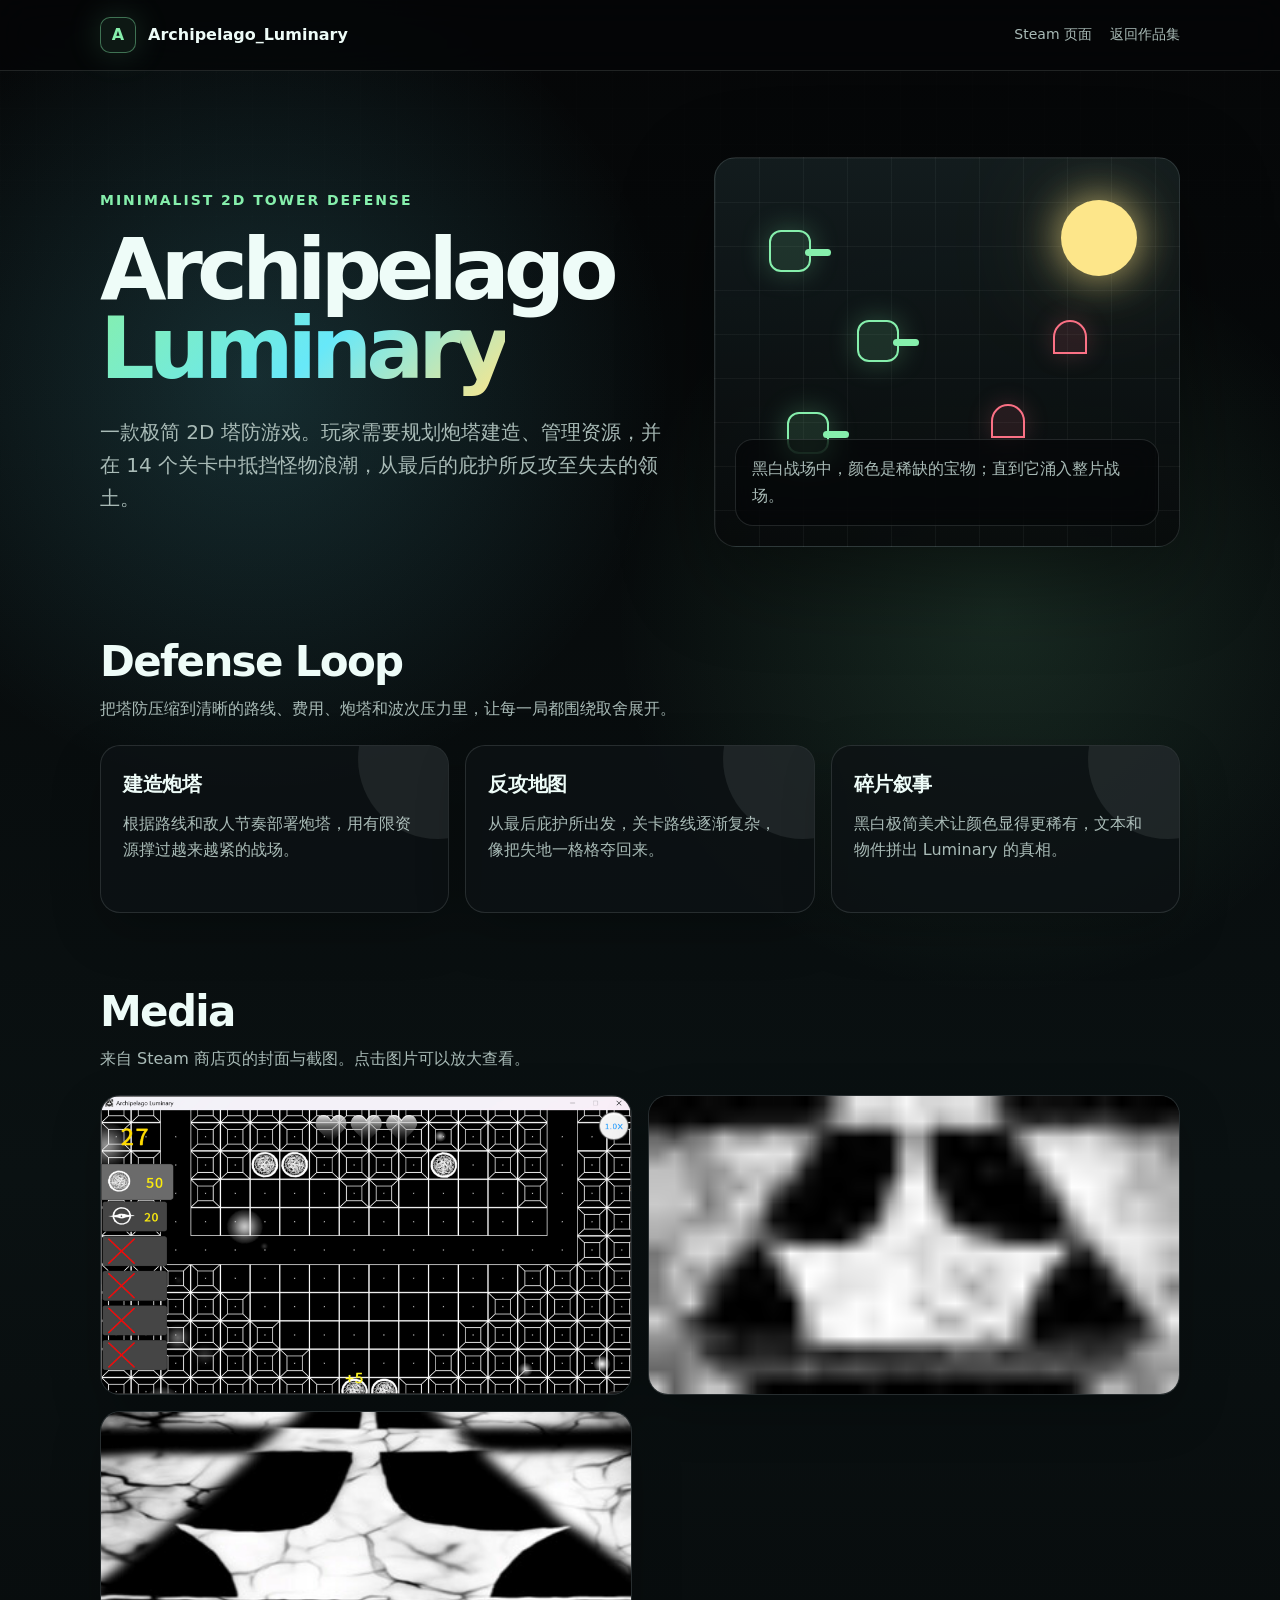
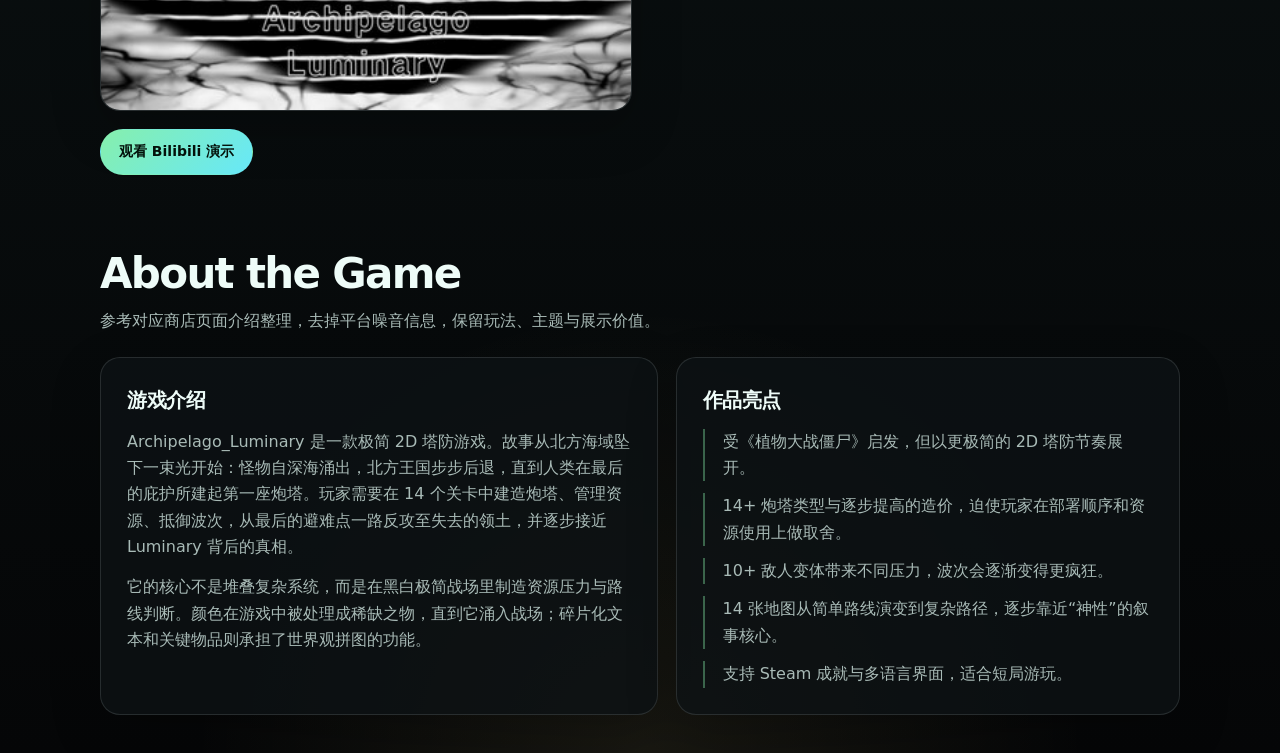
==== games/archipelago-luminary/index.html @ 72a1e7a7 "初始编写五个游戏 LightingForYou Luminary Unreal Objects Bug Universe God 第九张史莱姆牌" ====
<!DOCTYPE html>
<html lang="zh-CN">
<head>
  <meta charset="UTF-8" />
  <meta name="viewport" content="width=device-width, initial-scale=1.0" />
  <title>Archipelago_Luminary | Gove Game Portfolio</title>
  <meta name="description" content="Archipelago_Luminary：Gove 开发并发行的极简 2D 塔防游戏，包含 14 个关卡、14+ 炮塔与碎片化叙事。" />
  <style>
    :root {
      --bg: #050607;
      --surface: rgba(13, 18, 20, 0.8);
      --surface-strong: rgba(20, 30, 32, 0.9);
      --text: #eefcf8;
      --muted: #a9bbb7;
      --subtle: #6f8580;
      --line: rgba(238, 252, 248, 0.12);
      --green: #86efac;
      --cyan: #67e8f9;
      --gold: #fde68a;
      --danger: #fb7185;
      --radius: 22px;
      --shadow: 0 28px 90px rgba(0, 0, 0, 0.42);
    }

    * {
      box-sizing: border-box;
    }

    html {
      scroll-behavior: smooth;
    }

    body {
      margin: 0;
      min-height: 100vh;
      color: var(--text);
      font-family: Inter, ui-sans-serif, system-ui, -apple-system, BlinkMacSystemFont, "Segoe UI", "Microsoft YaHei", sans-serif;
      line-height: 1.65;
      background:
        radial-gradient(circle at 20% 16%, rgba(103, 232, 249, 0.16), transparent 26rem),
        radial-gradient(circle at 78% 26%, rgba(134, 239, 172, 0.13), transparent 24rem),
        radial-gradient(circle at 50% 100%, rgba(253, 230, 138, 0.08), transparent 28rem),
        linear-gradient(180deg, #050607 0%, #0a1112 50%, #050607 100%);
    }

    body::before {
      content: "";
      position: fixed;
      inset: 0;
      z-index: -1;
      pointer-events: none;
      opacity: 0.32;
      background-image:
        linear-gradient(rgba(238, 252, 248, 0.04) 1px, transparent 1px),
        linear-gradient(90deg, rgba(238, 252, 248, 0.04) 1px, transparent 1px);
      background-size: 36px 36px;
      mask-image: linear-gradient(to bottom, black, transparent 82%);
    }

    a {
      color: inherit;
      text-decoration: none;
    }

    .container {
      width: min(1080px, calc(100% - 40px));
      margin: 0 auto;
    }

    .site-header {
      position: sticky;
      top: 0;
      z-index: 10;
      border-bottom: 1px solid var(--line);
      background: rgba(5, 6, 7, 0.76);
      backdrop-filter: blur(18px);
    }

    .nav {
      display: flex;
      align-items: center;
      justify-content: space-between;
      min-height: 70px;
    }

    .brand,
    .nav-links {
      display: flex;
      align-items: center;
      gap: 18px;
    }

    .brand {
      gap: 12px;
      font-weight: 800;
    }

    .brand-mark {
      display: grid;
      width: 36px;
      height: 36px;
      place-items: center;
      border: 1px solid rgba(134, 239, 172, 0.42);
      border-radius: 10px;
      color: var(--green);
      background: rgba(134, 239, 172, 0.08);
      box-shadow: 0 0 34px rgba(134, 239, 172, 0.18);
    }

    .nav-links {
      color: var(--muted);
      font-size: 14px;
    }

    .nav-links a:hover,
    .nav-links a:focus-visible {
      color: var(--text);
    }

    .hero {
      padding: 86px 0 54px;
    }

    .hero-layout {
      display: grid;
      grid-template-columns: minmax(0, 1.1fr) minmax(320px, 0.9fr);
      gap: 44px;
      align-items: center;
    }

    .eyebrow {
      margin: 0 0 18px;
      color: var(--green);
      font-size: 14px;
      font-weight: 800;
      letter-spacing: 0.14em;
      text-transform: uppercase;
    }

    h1 {
      margin: 0;
      max-width: 820px;
      font-size: clamp(42px, 8vw, 86px);
      line-height: 0.92;
      letter-spacing: -0.07em;
    }

    .title-accent {
      color: transparent;
      background: linear-gradient(135deg, var(--green), var(--cyan) 54%, var(--gold));
      -webkit-background-clip: text;
      background-clip: text;
    }

    .hero-copy {
      max-width: 720px;
      margin: 28px 0 0;
      color: var(--muted);
      font-size: clamp(17px, 2vw, 20px);
    }

    .hero-actions {
      display: flex;
      flex-wrap: wrap;
      gap: 14px;
      margin-top: 34px;
    }

    .button {
      display: inline-flex;
      align-items: center;
      justify-content: center;
      min-height: 46px;
      padding: 0 18px;
      border: 1px solid var(--line);
      border-radius: 999px;
      color: var(--text);
      font-size: 14px;
      font-weight: 800;
      transition: transform 180ms ease, border-color 180ms ease, background 180ms ease;
    }

    .button:hover,
    .button:focus-visible {
      transform: translateY(-2px);
      border-color: rgba(134, 239, 172, 0.5);
      background: rgba(255, 255, 255, 0.06);
    }

    .button.primary {
      border-color: transparent;
      color: #03110a;
      background: linear-gradient(135deg, var(--green), var(--cyan));
    }

    .battlefield {
      position: relative;
      overflow: hidden;
      min-height: 390px;
      border: 1px solid var(--line);
      border-radius: var(--radius);
      background:
        linear-gradient(rgba(238, 252, 248, 0.045) 1px, transparent 1px),
        linear-gradient(90deg, rgba(238, 252, 248, 0.045) 1px, transparent 1px),
        linear-gradient(180deg, rgba(20, 30, 32, 0.92), rgba(7, 9, 10, 0.84));
      background-size: 44px 44px, 44px 44px, auto;
      box-shadow: var(--shadow);
    }

    .turret,
    .enemy,
    .luminary {
      position: absolute;
    }

    .turret {
      width: 42px;
      height: 42px;
      border: 2px solid var(--green);
      border-radius: 12px;
      background: rgba(134, 239, 172, 0.13);
      box-shadow: 0 0 28px rgba(134, 239, 172, 0.28);
    }

    .turret::after {
      content: "";
      position: absolute;
      top: 17px;
      right: -22px;
      width: 26px;
      height: 7px;
      border-radius: 999px;
      background: var(--green);
    }

    .enemy {
      width: 34px;
      height: 34px;
      border: 2px solid var(--danger);
      border-radius: 999px 999px 12px 12px;
      background: rgba(251, 113, 133, 0.11);
      box-shadow: 0 0 24px rgba(251, 113, 133, 0.22);
    }

    .luminary {
      right: 42px;
      top: 42px;
      width: 76px;
      height: 76px;
      border-radius: 999px;
      background: var(--gold);
      box-shadow: 0 0 44px rgba(253, 230, 138, 0.8), 0 0 128px rgba(253, 230, 138, 0.24);
    }

    .battle-caption {
      position: absolute;
      inset: auto 20px 20px;
      padding: 16px;
      border: 1px solid rgba(238, 252, 248, 0.12);
      border-radius: 18px;
      color: var(--muted);
      background: rgba(5, 6, 7, 0.58);
      backdrop-filter: blur(12px);
    }

    section {
      padding: 38px 0;
    }

    .section-header {
      margin-bottom: 22px;
    }

    h2 {
      margin: 0;
      font-size: clamp(28px, 4vw, 42px);
      line-height: 1.08;
      letter-spacing: -0.04em;
    }

    .section-note {
      max-width: 720px;
      margin: 12px 0 0;
      color: var(--muted);
    }

    .info-grid {
      display: grid;
      grid-template-columns: repeat(4, minmax(0, 1fr));
      gap: 14px;
    }

    .info-card,
    .content-card {
      border: 1px solid var(--line);
      border-radius: 20px;
      background: var(--surface);
      box-shadow: 0 18px 50px rgba(0, 0, 0, 0.22);
    }

    .info-card {
      padding: 18px;
    }

    .info-label {
      display: block;
      color: var(--subtle);
      font-size: 13px;
      font-weight: 700;
    }

    .info-value {
      display: block;
      margin-top: 6px;
      color: var(--text);
      font-size: 17px;
      font-weight: 800;
    }

    .content-card {
      padding: 26px;
    }

    .content-card p {
      margin: 0;
      color: var(--muted);
    }

    .quote {
      margin: 0;
      color: var(--text);
      font-size: clamp(22px, 3vw, 34px);
      line-height: 1.35;
      letter-spacing: -0.03em;
    }

    .quote span {
      color: var(--green);
    }

    .split {
      display: grid;
      grid-template-columns: 0.9fr 1.1fr;
      gap: 18px;
    }

    .list {
      display: grid;
      gap: 12px;
      margin: 0;
      padding: 0;
      list-style: none;
      color: var(--muted);
    }

    .list li {
      padding-left: 18px;
      border-left: 2px solid rgba(134, 239, 172, 0.38);
    }

    .media-grid {
      display: grid;
      grid-template-columns: repeat(2, minmax(0, 1fr));
      gap: 16px;
    }

    .media-shot {
      overflow: hidden;
      border: 1px solid var(--line);
      border-radius: 20px;
      background: var(--surface);
      box-shadow: 0 18px 50px rgba(0, 0, 0, 0.22);
    }

    .media-shot img {
      display: block;
      width: 100%;
      aspect-ratio: 16 / 9;
      object-fit: cover;
    }

    .media-actions {
      display: flex;
      flex-wrap: wrap;
      gap: 12px;
      margin-top: 18px;
    }

    .site-footer {
      padding: 46px 0 58px;
      color: var(--subtle);
      font-size: 14px;
    }

    .footer-inner {
      display: flex;
      justify-content: space-between;
      gap: 20px;
      border-top: 1px solid var(--line);
      padding-top: 24px;
    }



    .theme-grid {
      display: grid;
      grid-template-columns: repeat(3, minmax(0, 1fr));
      gap: 16px;
    }

    .theme-card {
      position: relative;
      overflow: hidden;
      min-height: 168px;
      padding: 22px;
      border: 1px solid var(--line);
      border-radius: 20px;
      background: var(--surface);
      box-shadow: 0 18px 50px rgba(0, 0, 0, 0.22);
    }

    .theme-card::before {
      content: "";
      position: absolute;
      inset: -40% -20% auto auto;
      width: 160px;
      height: 160px;
      border-radius: 999px;
      background: currentColor;
      opacity: 0.08;
      pointer-events: none;
    }

    .theme-card h3 {
      margin: 0 0 10px;
      font-size: 20px;
      letter-spacing: -0.02em;
    }

    .theme-card p {
      margin: 0;
      color: var(--muted);
    }

    .detail-grid {
      display: grid;
      grid-template-columns: minmax(0, 1.05fr) minmax(280px, 0.95fr);
      gap: 18px;
    }

    .detail-card h3 {
      margin: 0 0 12px;
      font-size: 20px;
      letter-spacing: -0.02em;
    }

    .detail-card p + p {
      margin-top: 14px;
    }

    .media-shot {
      display: block;
      padding: 0;
      border: 1px solid var(--line);
      border-radius: 20px;
      overflow: hidden;
      cursor: zoom-in;
      background: var(--surface);
      box-shadow: 0 18px 50px rgba(0, 0, 0, 0.22);
    }

    .media-shot:hover,
    .media-shot:focus-visible {
      border-color: currentColor;
      transform: translateY(-2px);
    }

    .lightbox {
      position: fixed;
      inset: 0;
      z-index: 100;
      display: none;
      align-items: center;
      justify-content: center;
      padding: 24px;
      border: 0;
      background: rgba(0, 0, 0, 0.82);
      cursor: zoom-out;
    }

    .lightbox.is-open {
      display: flex;
    }

    .lightbox img {
      max-width: min(1100px, 96vw);
      max-height: 88vh;
      border-radius: 18px;
      box-shadow: 0 30px 100px rgba(0, 0, 0, 0.55);
    }


    @keyframes pageFadeUp {
      from {
        opacity: 0;
        transform: translateY(18px);
      }
      to {
        opacity: 1;
        transform: translateY(0);
      }
    }

    @keyframes heroFloat {
      0%, 100% {
        transform: translateY(0);
      }
      50% {
        transform: translateY(-10px);
      }
    }

    @keyframes softPulse {
      0%, 100% {
        opacity: 0.82;
        filter: brightness(1);
      }
      50% {
        opacity: 1;
        filter: brightness(1.12);
      }
    }

    main > section {
      animation: pageFadeUp 620ms ease both;
    }

    main > section:nth-of-type(2) {
      animation-delay: 80ms;
    }

    main > section:nth-of-type(3) {
      animation-delay: 140ms;
    }

    main > section:nth-of-type(4) {
      animation-delay: 200ms;
    }

    .light-card,
    .battlefield,
    .impossible-card,
    .universe-card,
    .card-table {
      animation: heroFloat 6s ease-in-out infinite;
      will-change: transform;
    }

    .light-card::before,
    .luminary,
    .core,
    .slime {
      animation: softPulse 3.2s ease-in-out infinite;
    }

    .content-card,
    .theme-card,
    .media-shot,
    .info-card {
      transition: transform 220ms ease, border-color 220ms ease, background 220ms ease, box-shadow 220ms ease;
    }

    .theme-card:hover,
    .content-card:hover,
    .media-shot:hover,
    .info-card:hover {
      transform: translateY(-4px);
      border-color: currentColor;
      box-shadow: 0 24px 70px rgba(0, 0, 0, 0.32);
    }

    .media-shot img {
      transition: transform 280ms ease, filter 280ms ease;
    }

    .media-shot:hover img,
    .media-shot:focus-visible img {
      transform: scale(1.035);
      filter: saturate(1.08) contrast(1.05);
    }

    .button {
      position: relative;
      overflow: hidden;
    }

    .button::after {
      content: "";
      position: absolute;
      inset: 0;
      background: linear-gradient(90deg, transparent, rgba(255, 255, 255, 0.22), transparent);
      transform: translateX(-120%);
      transition: transform 420ms ease;
    }

    .button:hover::after,
    .button:focus-visible::after {
      transform: translateX(120%);
    }

    .lightbox.is-open img {
      animation: pageFadeUp 220ms ease both;
    }

    @media (max-width: 860px) {
      .container {
        width: min(100% - 28px, 1080px);
      }

      .hero {
        padding: 62px 0 36px;
      }

      .hero-layout,
      .split,
  
    .theme-grid {
      display: grid;
      grid-template-columns: repeat(3, minmax(0, 1fr));
      gap: 16px;
    }

    .theme-card {
      position: relative;
      overflow: hidden;
      min-height: 168px;
      padding: 22px;
      border: 1px solid var(--line);
      border-radius: 20px;
      background: var(--surface);
      box-shadow: 0 18px 50px rgba(0, 0, 0, 0.22);
    }

    .theme-card::before {
      content: "";
      position: absolute;
      inset: -40% -20% auto auto;
      width: 160px;
      height: 160px;
      border-radius: 999px;
      background: currentColor;
      opacity: 0.08;
      pointer-events: none;
    }

    .theme-card h3 {
      margin: 0 0 10px;
      font-size: 20px;
      letter-spacing: -0.02em;
    }

    .theme-card p {
      margin: 0;
      color: var(--muted);
    }

    .detail-grid {
        grid-template-columns: 1fr;
      }

      .info-grid,
      .media-grid {
        grid-template-columns: repeat(2, minmax(0, 1fr));
      }

      .battlefield {
        min-height: 320px;
      }
    }

    @media (max-width: 520px) {
      .nav-links a:not(:first-child) {
        display: none;
      }

      .info-grid,
      .media-grid {
        grid-template-columns: 1fr;
      }

      .hero-actions .button {
        width: 100%;
      }
    }

    @media (prefers-reduced-motion: reduce) {
      *,
      *::before,
      *::after {
        scroll-behavior: auto !important;
        transition: none !important;
        animation: none !important;
      }
    }
  </style>
</head>
<body>
  <header class="site-header">
    <div class="container nav">
      <a class="brand" href="../../index.html" aria-label="返回作品集首页">
        <span class="brand-mark">A</span>
        <span>Archipelago_Luminary</span>
      </a>
      <nav class="nav-links" aria-label="页面导航">
        <a href="https://store.steampowered.com/app/3744990/Archipelago_Luminary/" target="_blank" rel="noreferrer">Steam 页面</a>
        <a href="../../index.html">返回作品集</a>
      </nav>
    </div>
  </header>

  <main>
    <section class="hero">
      <div class="container hero-layout">
        <div>
          <p class="eyebrow">Minimalist 2D Tower Defense</p>
          <h1>Archipelago<br /><span class="title-accent">Luminary</span></h1>
          <p class="hero-copy">
            一款极简 2D 塔防游戏。玩家需要规划炮塔建造、管理资源，并在 14 个关卡中抵挡怪物浪潮，从最后的庇护所反攻至失去的领土。
          </p>

        </div>

        <aside class="battlefield" aria-label="Archipelago Luminary 塔防战场概念图">
          <span class="luminary"></span>
          <span class="turret" style="left: 54px; top: 72px;"></span>
          <span class="turret" style="left: 142px; top: 162px;"></span>
          <span class="turret" style="left: 72px; top: 254px;"></span>
          <span class="enemy" style="right: 92px; top: 162px;"></span>
          <span class="enemy" style="right: 154px; top: 246px;"></span>
          <div class="battle-caption">黑白战场中，颜色是稀缺的宝物；直到它涌入整片战场。</div>
        </aside>
      </div>
    </section>





    <section class="theme-section" aria-labelledby="theme-title">
      <div class="container">
        <div class="section-header">
          <h2 id="theme-title">Defense Loop</h2>
          <p class="section-note">把塔防压缩到清晰的路线、费用、炮塔和波次压力里，让每一局都围绕取舍展开。</p>
        </div>
        <div class="theme-grid">
          <article class="theme-card">
            <h3>建造炮塔</h3>
            <p>根据路线和敌人节奏部署炮塔，用有限资源撑过越来越紧的战场。</p>
          </article>
          <article class="theme-card">
            <h3>反攻地图</h3>
            <p>从最后庇护所出发，关卡路线逐渐复杂，像把失地一格格夺回来。</p>
          </article>
          <article class="theme-card">
            <h3>碎片叙事</h3>
            <p>黑白极简美术让颜色显得更稀有，文本和物件拼出 Luminary 的真相。</p>
          </article>
        </div>
      </div>
    </section>

    <section id="media" aria-labelledby="media-title">
      <div class="container">
        <div class="section-header">
          <h2 id="media-title">Media</h2>
          <p class="section-note">来自 Steam 商店页的封面与截图。点击图片可以放大查看。</p>
        </div>
        <div class="media-grid">
          <button class="media-shot" type="button" aria-label="放大截图 1">
            <img src="screenshot-01.jpg" alt="archipelago-luminary 游戏截图 1" loading="lazy">
          </button>
          <button class="media-shot" type="button" aria-label="放大截图 2">
            <img src="screenshot-02.jpg" alt="archipelago-luminary 游戏截图 2" loading="lazy">
          </button>
          <button class="media-shot" type="button" aria-label="放大截图 3">
            <img src="screenshot-03.jpg" alt="archipelago-luminary 游戏截图 3" loading="lazy">
          </button>
        </div>
        <div class="media-actions">
          <a class="button primary" href="https://www.bilibili.com/video/BV1b97HzqEkS/" target="_blank" rel="noreferrer">观看 Bilibili 演示</a>
        </div>
      </div>
    </section>

    <section id="about" aria-labelledby="about-title">
      <div class="container">
        <div class="section-header">
          <h2 id="about-title">About the Game</h2>
          <p class="section-note">参考对应商店页面介绍整理，去掉平台噪音信息，保留玩法、主题与展示价值。</p>
        </div>
        <div class="detail-grid">
          <div class="content-card detail-card">
            <h3>游戏介绍</h3>
            <p>Archipelago_Luminary 是一款极简 2D 塔防游戏。故事从北方海域坠下一束光开始：怪物自深海涌出，北方王国步步后退，直到人类在最后的庇护所建起第一座炮塔。玩家需要在 14 个关卡中建造炮塔、管理资源、抵御波次，从最后的避难点一路反攻至失去的领土，并逐步接近 Luminary 背后的真相。</p>
            <p>它的核心不是堆叠复杂系统，而是在黑白极简战场里制造资源压力与路线判断。颜色在游戏中被处理成稀缺之物，直到它涌入战场；碎片化文本和关键物品则承担了世界观拼图的功能。</p>
          </div>
          <div class="content-card detail-card">
            <h3>作品亮点</h3>
            <ul class="list">
              <li>受《植物大战僵尸》启发，但以更极简的 2D 塔防节奏展开。</li>
              <li>14+ 炮塔类型与逐步提高的造价，迫使玩家在部署顺序和资源使用上做取舍。</li>
              <li>10+ 敌人变体带来不同压力，波次会逐渐变得更疯狂。</li>
              <li>14 张地图从简单路线演变到复杂路径，逐步靠近“神性”的叙事核心。</li>
              <li>支持 Steam 成就与多语言界面，适合短局游玩。</li>
            </ul>
          </div>
        </div>
      </div>
    </section>


  </main>

  <div class="lightbox" role="button" tabindex="0" aria-label="关闭截图预览"><img alt=""></div>



  <script>
    const lightbox = document.querySelector('.lightbox');
    const lightboxImage = lightbox?.querySelector('img');

    document.querySelectorAll('.media-shot').forEach((button) => {
      button.addEventListener('click', () => {
        if (!lightbox || !lightboxImage) return;
        const image = button.querySelector('img');
        lightboxImage.src = image.src;
        lightboxImage.alt = image.alt;
        lightbox.classList.add('is-open');
      });
    });

    lightbox?.addEventListener('click', () => {
      lightbox.classList.remove('is-open');
      if (lightboxImage) lightboxImage.removeAttribute('src');
    });

    window.addEventListener('keydown', (event) => {
      if (event.key === 'Escape') lightbox?.classList.remove('is-open');
    });
  </script>
</body>
</html>
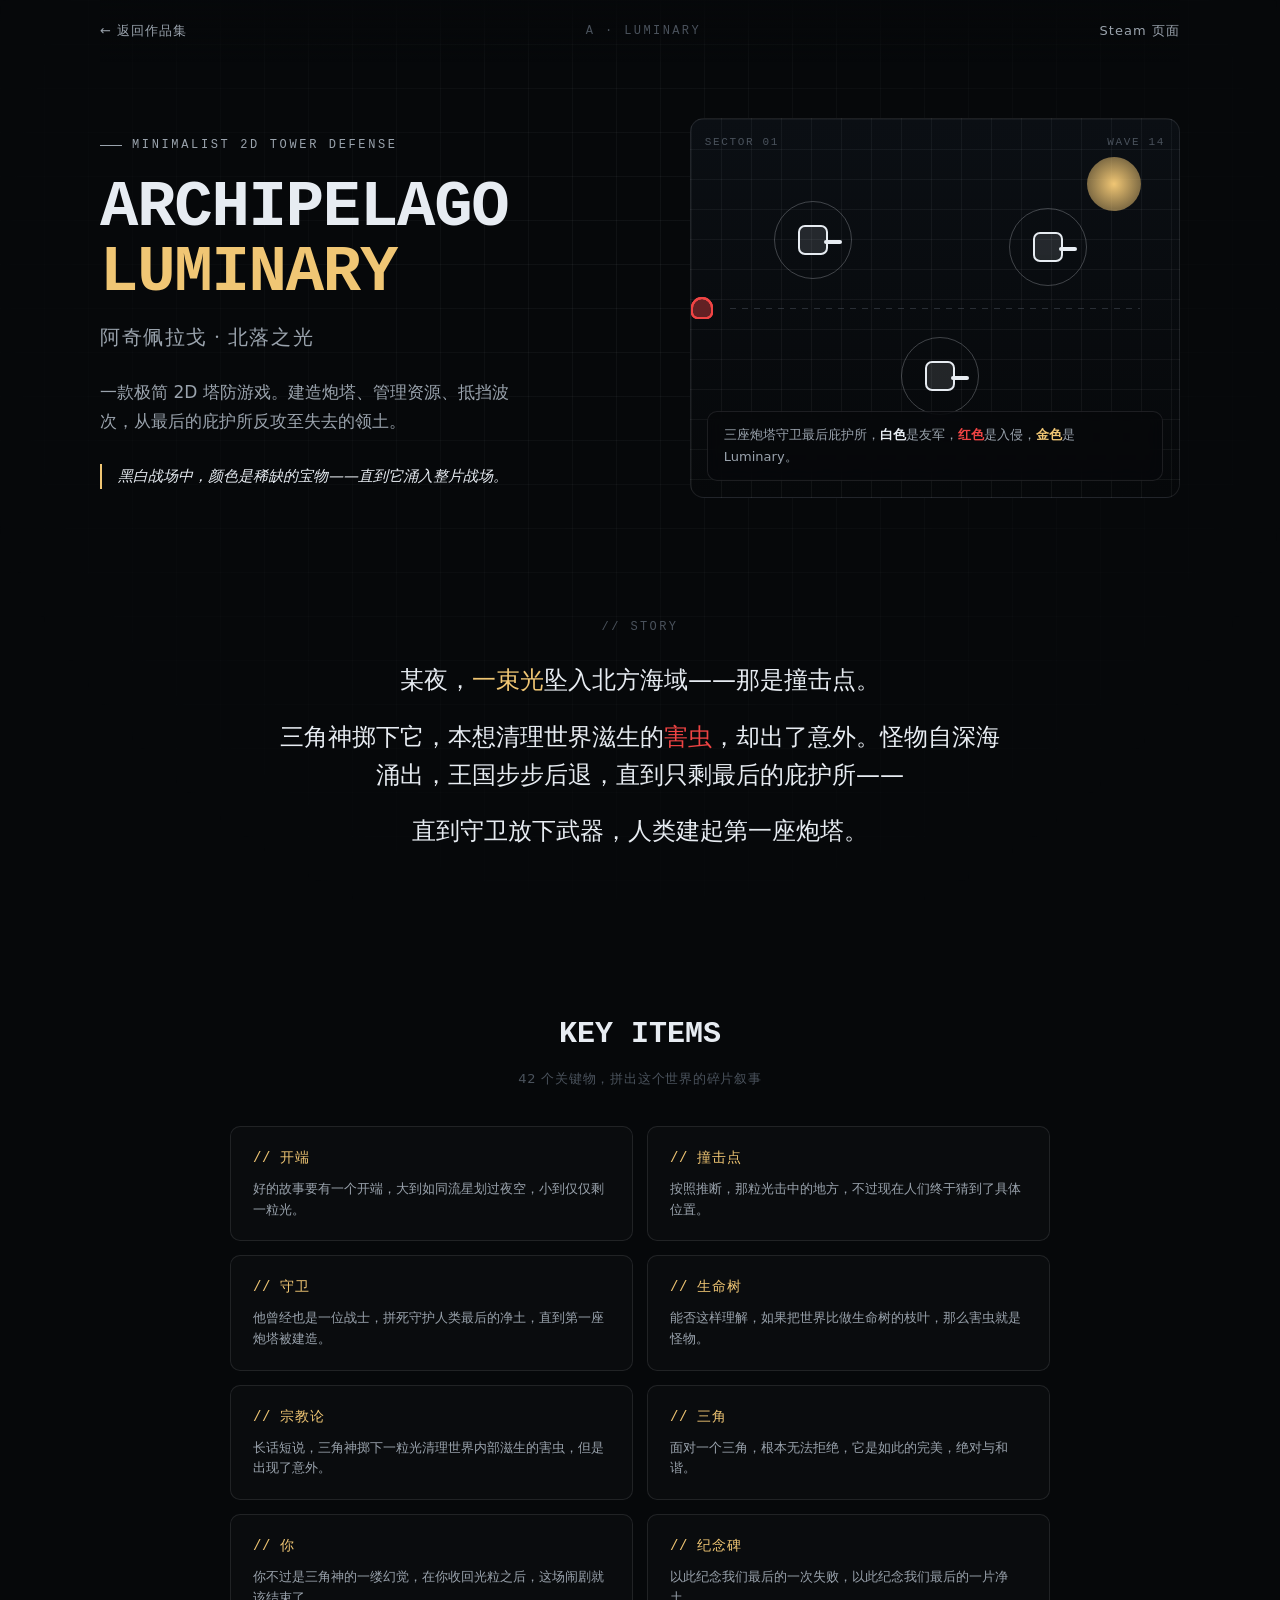
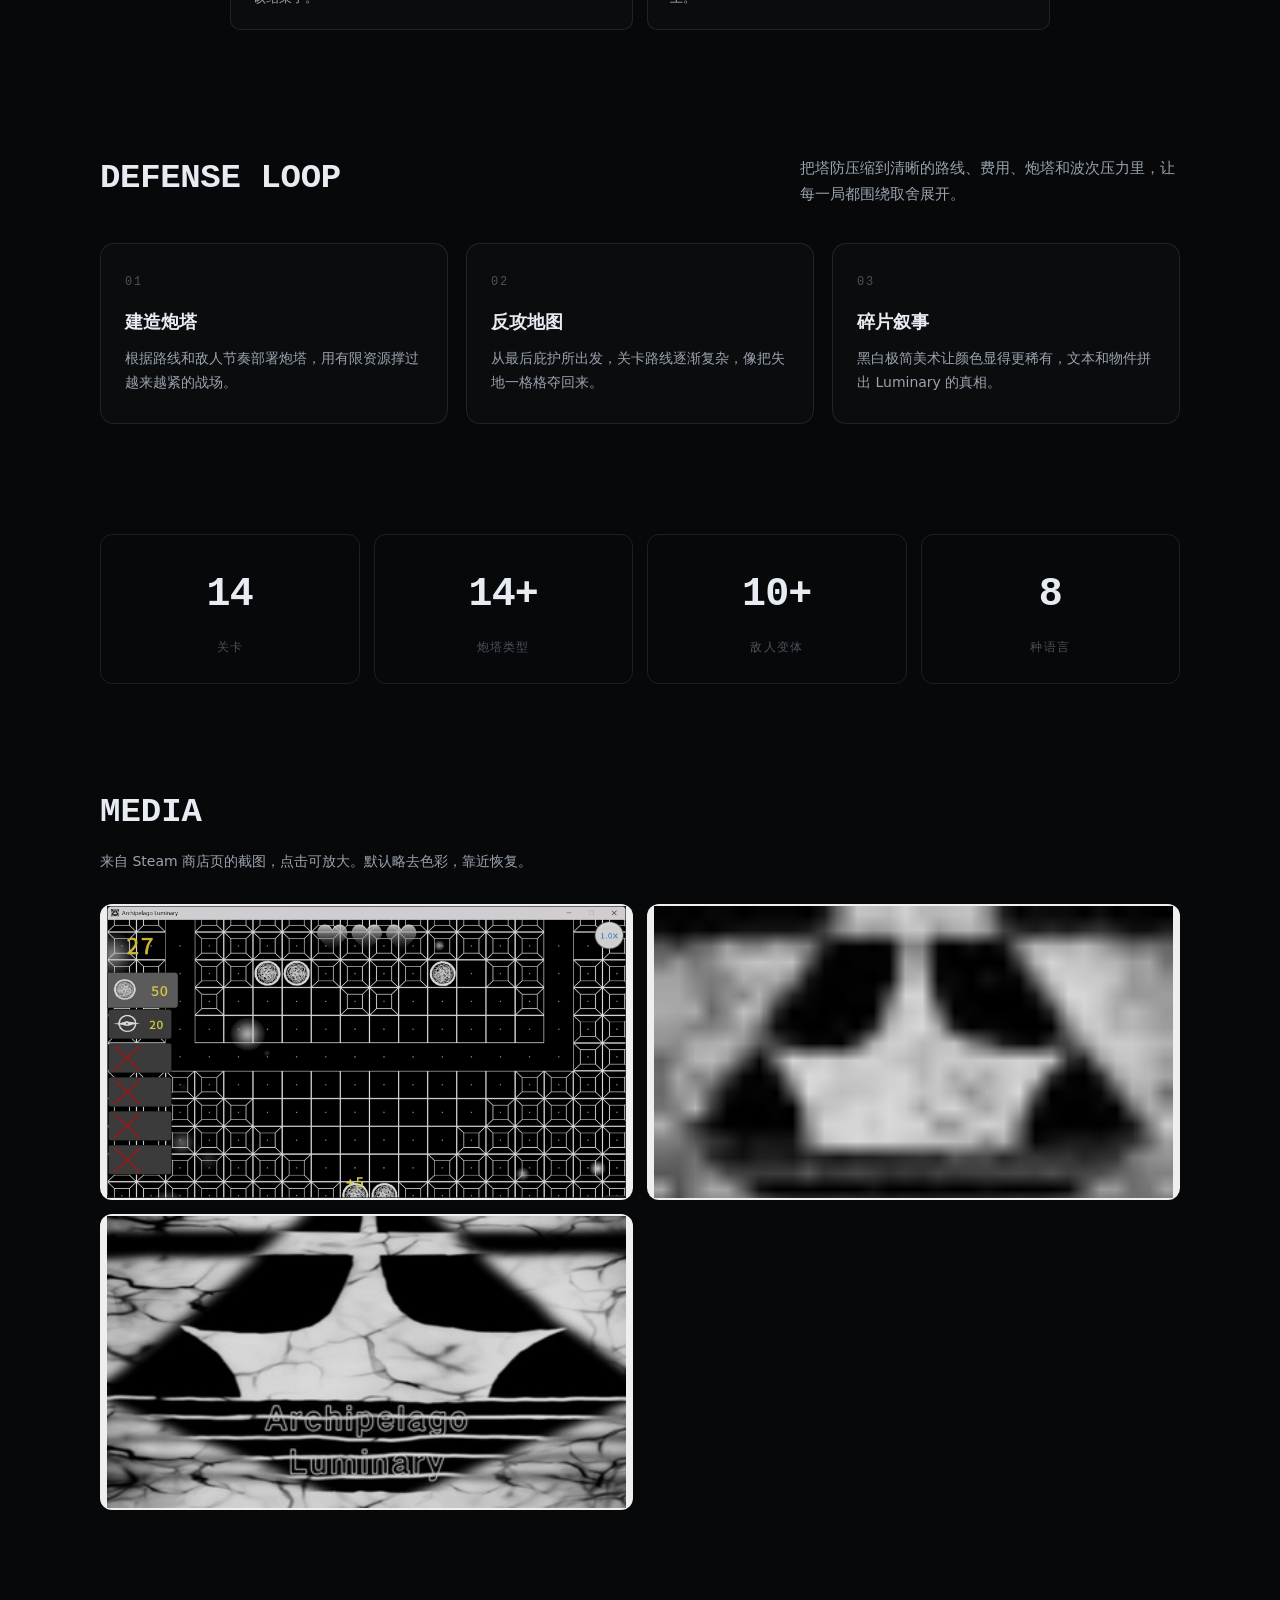
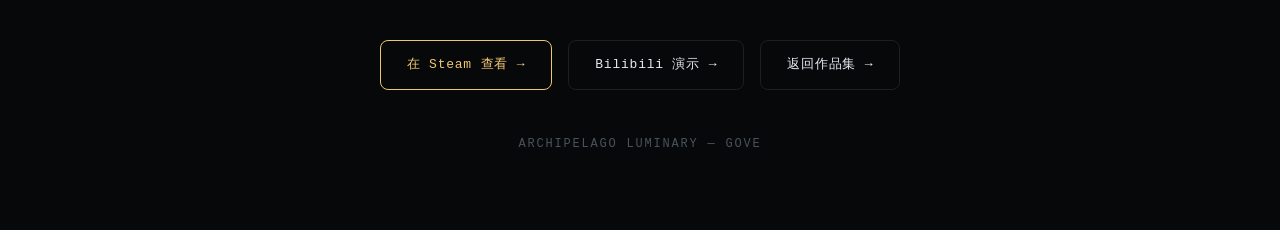
==== commit 4659ca52: "让网站变得高级" ====
--- a/games/archipelago-luminary/index.html
+++ b/games/archipelago-luminary/index.html
@@ -3,850 +3,692 @@
 <head>
   <meta charset="UTF-8" />
   <meta name="viewport" content="width=device-width, initial-scale=1.0" />
-  <title>Archipelago_Luminary | Gove Game Portfolio</title>
-  <meta name="description" content="Archipelago_Luminary：Gove 开发并发行的极简 2D 塔防游戏，包含 14 个关卡、14+ 炮塔与碎片化叙事。" />
+  <title>Archipelago Luminary | Gove</title>
+  <meta name="description" content="Archipelago Luminary：极简 2D 塔防，黑白战场中颜色是稀缺的宝物。14 关从最后庇护所反攻至失去的领土。" />
   <style>
     :root {
-      --bg: #050607;
-      --surface: rgba(13, 18, 20, 0.8);
-      --surface-strong: rgba(20, 30, 32, 0.9);
-      --text: #eefcf8;
-      --muted: #a9bbb7;
-      --subtle: #6f8580;
-      --line: rgba(238, 252, 248, 0.12);
-      --green: #86efac;
-      --cyan: #67e8f9;
-      --gold: #fde68a;
-      --danger: #fb7185;
-      --radius: 22px;
-      --shadow: 0 28px 90px rgba(0, 0, 0, 0.42);
-    }
-
-    * {
-      box-sizing: border-box;
-    }
-
-    html {
-      scroll-behavior: smooth;
-    }
+      --bg: #06080a;
+      --bg-soft: #0b0f14;
+      --ink: #e7ecf2;
+      --ink-dim: #9aa3ad;
+      --faint: #4a525c;
+      --gold: #f0c674;
+      --crimson: #ef4444;
+      --line: rgba(231, 236, 242, 0.1);
+      --grid: rgba(231, 236, 242, 0.05);
+    }
+
+    * { box-sizing: border-box; }
+    html { scroll-behavior: smooth; }
 
     body {
       margin: 0;
       min-height: 100vh;
-      color: var(--text);
-      font-family: Inter, ui-sans-serif, system-ui, -apple-system, BlinkMacSystemFont, "Segoe UI", "Microsoft YaHei", sans-serif;
-      line-height: 1.65;
-      background:
-        radial-gradient(circle at 20% 16%, rgba(103, 232, 249, 0.16), transparent 26rem),
-        radial-gradient(circle at 78% 26%, rgba(134, 239, 172, 0.13), transparent 24rem),
-        radial-gradient(circle at 50% 100%, rgba(253, 230, 138, 0.08), transparent 28rem),
-        linear-gradient(180deg, #050607 0%, #0a1112 50%, #050607 100%);
-    }
-
+      background: var(--bg);
+      color: var(--ink);
+      font-family: ui-sans-serif, system-ui, -apple-system, "Segoe UI", "Microsoft YaHei", sans-serif;
+      line-height: 1.7;
+      overflow-x: hidden;
+    }
+
+    /* 战场坐标网格背景 */
     body::before {
       content: "";
       position: fixed;
       inset: 0;
-      z-index: -1;
+      z-index: 0;
       pointer-events: none;
-      opacity: 0.32;
       background-image:
-        linear-gradient(rgba(238, 252, 248, 0.04) 1px, transparent 1px),
-        linear-gradient(90deg, rgba(238, 252, 248, 0.04) 1px, transparent 1px);
-      background-size: 36px 36px;
-      mask-image: linear-gradient(to bottom, black, transparent 82%);
-    }
-
-    a {
-      color: inherit;
-      text-decoration: none;
-    }
-
-    .container {
-      width: min(1080px, calc(100% - 40px));
+        linear-gradient(var(--grid) 1px, transparent 1px),
+        linear-gradient(90deg, var(--grid) 1px, transparent 1px);
+      background-size: 44px 44px;
+      mask-image: radial-gradient(circle at 50% 30%, black, transparent 80%);
+    }
+
+    a { color: inherit; text-decoration: none; }
+    img { display: block; max-width: 100%; }
+
+    .wrap {
+      position: relative;
+      z-index: 1;
+      width: min(1080px, calc(100% - 48px));
       margin: 0 auto;
     }
 
-    .site-header {
+    .mono {
+      font-family: ui-monospace, "Cascadia Code", "SF Mono", Consolas, monospace;
+    }
+
+    /* ---------- 顶部 ---------- */
+    .topbar {
       position: sticky;
       top: 0;
       z-index: 10;
-      border-bottom: 1px solid var(--line);
-      background: rgba(5, 6, 7, 0.76);
-      backdrop-filter: blur(18px);
-    }
-
-    .nav {
       display: flex;
       align-items: center;
       justify-content: space-between;
-      min-height: 70px;
-    }
-
-    .brand,
-    .nav-links {
-      display: flex;
+      padding: 20px 0;
+      background: linear-gradient(180deg, rgba(6, 8, 10, 0.92), rgba(6, 8, 10, 0));
+    }
+    .topbar a {
+      color: var(--ink-dim);
+      font-size: 13px;
+      letter-spacing: 0.08em;
+      transition: color 0.3s ease;
+    }
+    .topbar a:hover { color: var(--ink); }
+    .topbar .back::before { content: "← "; }
+    .topbar .brand-tag {
+      color: var(--faint);
+      font-size: 12px;
+      letter-spacing: 0.2em;
+      text-transform: uppercase;
+    }
+
+    /* ---------- Hero ---------- */
+    .hero {
+      padding: 56px 0 40px;
+    }
+    .hero-grid {
+      display: grid;
+      grid-template-columns: 1.05fr 0.95fr;
+      gap: 48px;
       align-items: center;
-      gap: 18px;
-    }
-
-    .brand {
-      gap: 12px;
-      font-weight: 800;
-    }
-
-    .brand-mark {
-      display: grid;
-      width: 36px;
-      height: 36px;
-      place-items: center;
-      border: 1px solid rgba(134, 239, 172, 0.42);
-      border-radius: 10px;
-      color: var(--green);
-      background: rgba(134, 239, 172, 0.08);
-      box-shadow: 0 0 34px rgba(134, 239, 172, 0.18);
-    }
-
-    .nav-links {
-      color: var(--muted);
-      font-size: 14px;
-    }
-
-    .nav-links a:hover,
-    .nav-links a:focus-visible {
-      color: var(--text);
-    }
-
-    .hero {
-      padding: 86px 0 54px;
-    }
-
-    .hero-layout {
-      display: grid;
-      grid-template-columns: minmax(0, 1.1fr) minmax(320px, 0.9fr);
-      gap: 44px;
-      align-items: center;
-    }
-
+    }
     .eyebrow {
-      margin: 0 0 18px;
-      color: var(--green);
-      font-size: 14px;
-      font-weight: 800;
-      letter-spacing: 0.14em;
-      text-transform: uppercase;
-    }
-
-    h1 {
-      margin: 0;
-      max-width: 820px;
-      font-size: clamp(42px, 8vw, 86px);
-      line-height: 0.92;
-      letter-spacing: -0.07em;
-    }
-
-    .title-accent {
-      color: transparent;
-      background: linear-gradient(135deg, var(--green), var(--cyan) 54%, var(--gold));
-      -webkit-background-clip: text;
-      background-clip: text;
-    }
-
-    .hero-copy {
-      max-width: 720px;
-      margin: 28px 0 0;
-      color: var(--muted);
-      font-size: clamp(17px, 2vw, 20px);
-    }
-
-    .hero-actions {
-      display: flex;
-      flex-wrap: wrap;
-      gap: 14px;
-      margin-top: 34px;
-    }
-
-    .button {
       display: inline-flex;
       align-items: center;
-      justify-content: center;
-      min-height: 46px;
-      padding: 0 18px;
-      border: 1px solid var(--line);
-      border-radius: 999px;
-      color: var(--text);
-      font-size: 14px;
-      font-weight: 800;
-      transition: transform 180ms ease, border-color 180ms ease, background 180ms ease;
-    }
-
-    .button:hover,
-    .button:focus-visible {
-      transform: translateY(-2px);
-      border-color: rgba(134, 239, 172, 0.5);
-      background: rgba(255, 255, 255, 0.06);
-    }
-
-    .button.primary {
-      border-color: transparent;
-      color: #03110a;
-      background: linear-gradient(135deg, var(--green), var(--cyan));
-    }
-
+      gap: 10px;
+      margin: 0 0 20px;
+      color: var(--ink-dim);
+      font-size: 12px;
+      letter-spacing: 0.22em;
+      text-transform: uppercase;
+    }
+    .eyebrow::before {
+      content: "";
+      width: 22px;
+      height: 1px;
+      background: var(--ink-dim);
+    }
+    h1 {
+      margin: 0;
+      font-family: ui-monospace, "Cascadia Code", Consolas, monospace;
+      font-size: clamp(36px, 6vw, 64px);
+      font-weight: 700;
+      letter-spacing: -0.02em;
+      line-height: 1.02;
+      color: var(--ink);
+    }
+    h1 .accent {
+      color: var(--gold);
+    }
+    .hero p.lead {
+      margin: 24px 0 0;
+      max-width: 440px;
+      color: var(--ink-dim);
+      font-size: 17px;
+    }
+    .hero .quote-line {
+      margin: 28px 0 0;
+      padding-left: 16px;
+      border-left: 2px solid var(--gold);
+      color: var(--ink);
+      font-style: italic;
+      font-size: 15px;
+    }
+
+    .zh-title {
+      margin: 14px 0 0;
+      color: var(--ink-dim);
+      font-family: Georgia, "Times New Roman", "Songti SC", serif;
+      font-size: clamp(16px, 2.4vw, 20px);
+      letter-spacing: 0.08em;
+    }
+
+    /* ---------- 战场示意（带动画） ---------- */
     .battlefield {
       position: relative;
+      width: 100%;
+      height: 380px;
+      border: 1px solid var(--line);
+      border-radius: 14px;
+      background:
+        linear-gradient(var(--grid) 1px, transparent 1px),
+        linear-gradient(90deg, var(--grid) 1px, transparent 1px),
+        linear-gradient(180deg, var(--bg-soft), var(--bg));
+      background-size: 30px 30px, 30px 30px, auto;
       overflow: hidden;
-      min-height: 390px;
-      border: 1px solid var(--line);
-      border-radius: var(--radius);
-      background:
-        linear-gradient(rgba(238, 252, 248, 0.045) 1px, transparent 1px),
-        linear-gradient(90deg, rgba(238, 252, 248, 0.045) 1px, transparent 1px),
-        linear-gradient(180deg, rgba(20, 30, 32, 0.92), rgba(7, 9, 10, 0.84));
-      background-size: 44px 44px, 44px 44px, auto;
-      box-shadow: var(--shadow);
-    }
-
-    .turret,
-    .enemy,
-    .luminary {
-      position: absolute;
-    }
-
+    }
+    .bf-label {
+      position: absolute;
+      top: 14px;
+      left: 14px;
+      color: var(--faint);
+      font-family: ui-monospace, "Cascadia Code", Consolas, monospace;
+      font-size: 11px;
+      letter-spacing: 0.15em;
+    }
+    .bf-label.r { left: auto; right: 14px; }
+
+    /* 路径 */
+    .path {
+      position: absolute;
+      left: 8%;
+      top: 50%;
+      width: 84%;
+      height: 1px;
+      background: repeating-linear-gradient(90deg, var(--faint) 0 6px, transparent 6px 12px);
+      opacity: 0.5;
+    }
+
+    /* 炮塔 + 射程 */
     .turret {
-      width: 42px;
-      height: 42px;
-      border: 2px solid var(--green);
-      border-radius: 12px;
-      background: rgba(134, 239, 172, 0.13);
-      box-shadow: 0 0 28px rgba(134, 239, 172, 0.28);
-    }
-
+      position: absolute;
+      width: 30px;
+      height: 30px;
+      border: 2px solid var(--ink);
+      border-radius: 7px;
+      background: rgba(231, 236, 242, 0.12);
+    }
+    .turret::before {
+      content: "";
+      position: absolute;
+      inset: -26px;
+      border: 1px solid rgba(231, 236, 242, 0.25);
+      border-radius: 50%;
+      animation: range 3s ease-in-out infinite;
+    }
     .turret::after {
       content: "";
       position: absolute;
-      top: 17px;
-      right: -22px;
-      width: 26px;
-      height: 7px;
+      top: 13px;
+      right: -16px;
+      width: 18px;
+      height: 4px;
       border-radius: 999px;
-      background: var(--green);
-    }
-
+      background: var(--ink);
+    }
+    @keyframes range {
+      0%, 100% { transform: scale(0.92); opacity: 0.25; }
+      50% { transform: scale(1.08); opacity: 0.5; }
+    }
+
+    /* 敌人沿路径推进 */
     .enemy {
-      width: 34px;
-      height: 34px;
-      border: 2px solid var(--danger);
-      border-radius: 999px 999px 12px 12px;
-      background: rgba(251, 113, 133, 0.11);
-      box-shadow: 0 0 24px rgba(251, 113, 133, 0.22);
-    }
-
+      position: absolute;
+      top: 50%;
+      width: 22px;
+      height: 22px;
+      margin-top: -11px;
+      border: 2px solid var(--crimson);
+      border-radius: 50% 50% 30% 30%;
+      background: rgba(239, 68, 68, 0.15);
+      animation: advance 6s linear infinite;
+    }
+    .enemy.e2 { animation-delay: -2s; animation-duration: 7s; }
+    .enemy.e3 { animation-delay: -4s; animation-duration: 5.5s; }
+    @keyframes advance {
+      0% { left: 6%; opacity: 0; }
+      10% { opacity: 1; }
+      90% { opacity: 1; }
+      100% { left: 92%; opacity: 0; }
+    }
+
+    /* Luminary 光球 */
     .luminary {
-      right: 42px;
-      top: 42px;
-      width: 76px;
-      height: 76px;
-      border-radius: 999px;
-      background: var(--gold);
-      box-shadow: 0 0 44px rgba(253, 230, 138, 0.8), 0 0 128px rgba(253, 230, 138, 0.24);
-    }
-
-    .battle-caption {
-      position: absolute;
-      inset: auto 20px 20px;
-      padding: 16px;
-      border: 1px solid rgba(238, 252, 248, 0.12);
-      border-radius: 18px;
-      color: var(--muted);
-      background: rgba(5, 6, 7, 0.58);
-      backdrop-filter: blur(12px);
-    }
-
-    section {
-      padding: 38px 0;
-    }
-
-    .section-header {
-      margin-bottom: 22px;
-    }
-
-    h2 {
-      margin: 0;
-      font-size: clamp(28px, 4vw, 42px);
-      line-height: 1.08;
-      letter-spacing: -0.04em;
-    }
-
-    .section-note {
+      position: absolute;
+      right: 38px;
+      top: 38px;
+      width: 54px;
+      height: 54px;
+      border-radius: 50%;
+      background: radial-gradient(circle, var(--gold), rgba(240, 198, 116, 0.3));
+      animation: lum 4s ease-in-out infinite;
+    }
+    @keyframes lum {
+      0%, 100% { box-shadow: 0 0 24px rgba(240, 198, 116, 0.7), 0 0 70px rgba(240, 198, 116, 0.25); }
+      50% { box-shadow: 0 0 40px rgba(240, 198, 116, 0.9), 0 0 120px rgba(240, 198, 116, 0.4); }
+    }
+
+    .bf-caption {
+      position: absolute;
+      left: 16px;
+      right: 16px;
+      bottom: 16px;
+      padding: 12px 16px;
+      border: 1px solid var(--line);
+      border-radius: 10px;
+      background: rgba(6, 8, 10, 0.7);
+      backdrop-filter: blur(8px);
+      color: var(--ink-dim);
+      font-size: 13px;
+    }
+    .bf-caption b { color: var(--ink); font-weight: 600; }
+
+    /* ---------- 滚动浮现 ---------- */
+    .reveal {
+      opacity: 0;
+      transform: translateY(26px);
+      transition: opacity 0.9s ease, transform 0.9s ease;
+    }
+    .reveal.in { opacity: 1; transform: translateY(0); }
+
+    /* ---------- 故事 ---------- */
+    .story {
+      padding: 80px 0;
       max-width: 720px;
-      margin: 12px 0 0;
-      color: var(--muted);
-    }
-
-    .info-grid {
+      margin: 0 auto;
+      text-align: center;
+    }
+    .story .kicker {
+      color: var(--faint);
+      font-family: ui-monospace, "Cascadia Code", Consolas, monospace;
+      font-size: 12px;
+      letter-spacing: 0.2em;
+      text-transform: uppercase;
+      margin: 0 0 24px;
+    }
+    .story p {
+      margin: 0 0 18px;
+      font-size: clamp(18px, 2.6vw, 24px);
+      line-height: 1.6;
+      color: var(--ink);
+    }
+    .story p .g { color: var(--gold); }
+    .story p .r { color: var(--crimson); }
+
+    /* ---------- 防御循环 ---------- */
+    .loop {
+      padding: 60px 0;
+    }
+    .loop-head {
+      display: flex;
+      align-items: end;
+      justify-content: space-between;
+      gap: 24px;
+      margin-bottom: 36px;
+    }
+    .loop-head h2 {
+      margin: 0;
+      font-family: ui-monospace, "Cascadia Code", Consolas, monospace;
+      font-size: clamp(24px, 4vw, 34px);
+      font-weight: 700;
+      letter-spacing: -0.01em;
+    }
+    .loop-head p {
+      margin: 0;
+      max-width: 380px;
+      color: var(--ink-dim);
+      font-size: 15px;
+    }
+    .loop-grid {
       display: grid;
-      grid-template-columns: repeat(4, minmax(0, 1fr));
+      grid-template-columns: repeat(3, 1fr);
+      gap: 18px;
+    }
+    .loop-card {
+      padding: 28px 24px;
+      border: 1px solid var(--line);
+      border-radius: 14px;
+      background: rgba(231, 236, 242, 0.02);
+      transition: border-color 0.4s ease, background 0.4s ease;
+    }
+    .loop-card:hover {
+      border-color: rgba(231, 236, 242, 0.3);
+      background: rgba(231, 236, 242, 0.04);
+    }
+    .loop-card .num {
+      display: block;
+      margin-bottom: 14px;
+      color: var(--faint);
+      font-family: ui-monospace, "Cascadia Code", Consolas, monospace;
+      font-size: 12px;
+      letter-spacing: 0.15em;
+    }
+    .loop-card h3 {
+      margin: 0 0 10px;
+      font-size: 18px;
+      font-weight: 600;
+      color: var(--ink);
+    }
+    .loop-card p {
+      margin: 0;
+      color: var(--ink-dim);
+      font-size: 14px;
+    }
+
+    /* ---------- 关键物（碎片叙事，源自北落之光.xlsx） ---------- */
+    .keyitems {
+      padding: 60px 0;
+    }
+    .keyitems-head {
+      text-align: center;
+      margin-bottom: 36px;
+    }
+    .keyitems-head h2 {
+      margin: 0 0 8px;
+      font-family: ui-monospace, "Cascadia Code", Consolas, monospace;
+      font-size: clamp(22px, 3.6vw, 30px);
+      font-weight: 700;
+    }
+    .keyitems-head p {
+      margin: 0;
+      color: var(--faint);
+      font-size: 13px;
+      letter-spacing: 0.06em;
+    }
+    .keyitems-grid {
+      display: grid;
+      grid-template-columns: repeat(auto-fill, minmax(300px, 1fr));
       gap: 14px;
-    }
-
-    .info-card,
-    .content-card {
+      max-width: 820px;
+      margin: 0 auto;
+    }
+    .keyitem {
+      padding: 20px 22px;
       border: 1px solid var(--line);
-      border-radius: 20px;
-      background: var(--surface);
-      box-shadow: 0 18px 50px rgba(0, 0, 0, 0.22);
-    }
-
-    .info-card {
-      padding: 18px;
-    }
-
-    .info-label {
+      border-radius: 10px;
+      background: rgba(231, 236, 242, 0.02);
+      transition: border-color 0.4s ease;
+    }
+    .keyitem:hover {
+      border-color: rgba(240, 198, 116, 0.35);
+    }
+    .keyitem .ki-name {
+      color: var(--gold);
+      font-family: ui-monospace, "Cascadia Code", Consolas, monospace;
+      font-size: 14px;
+      letter-spacing: 0.05em;
+      margin: 0 0 8px;
+    }
+    .keyitem .ki-desc {
+      margin: 0;
+      color: var(--ink-dim);
+      font-size: 13px;
+      line-height: 1.6;
+    }
+
+    /* ---------- 数据 ---------- */
+    .stats {
+      padding: 50px 0;
+    }
+    .stats-grid {
+      display: grid;
+      grid-template-columns: repeat(4, 1fr);
+      gap: 14px;
+    }
+    .stat {
+      padding: 26px 20px;
+      border: 1px solid var(--line);
+      border-radius: 12px;
+      text-align: center;
+    }
+    .stat .n {
       display: block;
-      color: var(--subtle);
-      font-size: 13px;
+      font-family: ui-monospace, "Cascadia Code", Consolas, monospace;
+      font-size: clamp(28px, 4vw, 40px);
       font-weight: 700;
-    }
-
-    .info-value {
+      color: var(--ink);
+      letter-spacing: -0.02em;
+    }
+    .stat .l {
       display: block;
-      margin-top: 6px;
-      color: var(--text);
-      font-size: 17px;
-      font-weight: 800;
-    }
-
-    .content-card {
-      padding: 26px;
-    }
-
-    .content-card p {
-      margin: 0;
-      color: var(--muted);
-    }
-
-    .quote {
-      margin: 0;
-      color: var(--text);
-      font-size: clamp(22px, 3vw, 34px);
-      line-height: 1.35;
-      letter-spacing: -0.03em;
-    }
-
-    .quote span {
-      color: var(--green);
-    }
-
-    .split {
-      display: grid;
-      grid-template-columns: 0.9fr 1.1fr;
-      gap: 18px;
-    }
-
-    .list {
-      display: grid;
-      gap: 12px;
-      margin: 0;
-      padding: 0;
-      list-style: none;
-      color: var(--muted);
-    }
-
-    .list li {
-      padding-left: 18px;
-      border-left: 2px solid rgba(134, 239, 172, 0.38);
-    }
-
+      margin-top: 8px;
+      color: var(--faint);
+      font-size: 12px;
+      letter-spacing: 0.1em;
+      text-transform: uppercase;
+    }
+
+    /* ---------- 截图 ---------- */
+    .media {
+      padding: 50px 0;
+    }
+    .media-head {
+      margin-bottom: 30px;
+    }
+    .media-head h2 {
+      margin: 0 0 8px;
+      font-family: ui-monospace, "Cascadia Code", Consolas, monospace;
+      font-size: clamp(24px, 4vw, 34px);
+      font-weight: 700;
+    }
+    .media-head p {
+      margin: 0;
+      color: var(--ink-dim);
+      font-size: 14px;
+    }
     .media-grid {
       display: grid;
-      grid-template-columns: repeat(2, minmax(0, 1fr));
-      gap: 16px;
-    }
-
-    .media-shot {
+      grid-template-columns: repeat(2, 1fr);
+      gap: 14px;
+    }
+    .shot {
+      position: relative;
       overflow: hidden;
+      border-radius: 12px;
       border: 1px solid var(--line);
-      border-radius: 20px;
-      background: var(--surface);
-      box-shadow: 0 18px 50px rgba(0, 0, 0, 0.22);
-    }
-
-    .media-shot img {
-      display: block;
+      cursor: pointer;
+    }
+    .shot img {
       width: 100%;
       aspect-ratio: 16 / 9;
       object-fit: cover;
-    }
-
-    .media-actions {
-      display: flex;
+      filter: grayscale(0.3) brightness(0.85);
+      transition: filter 0.5s ease, transform 0.5s ease;
+    }
+    .shot:hover img,
+    .shot:focus-visible img {
+      filter: grayscale(0) brightness(1);
+      transform: scale(1.03);
+    }
+
+    /* ---------- 底部 ---------- */
+    .bottom {
+      padding: 80px 0 64px;
+      text-align: center;
+    }
+    .bottom .links {
+      display: inline-flex;
+      gap: 16px;
       flex-wrap: wrap;
-      gap: 12px;
-      margin-top: 18px;
-    }
-
-    .site-footer {
-      padding: 46px 0 58px;
-      color: var(--subtle);
-      font-size: 14px;
-    }
-
-    .footer-inner {
-      display: flex;
-      justify-content: space-between;
-      gap: 20px;
-      border-top: 1px solid var(--line);
-      padding-top: 24px;
-    }
-
-
-
-    .theme-grid {
-      display: grid;
-      grid-template-columns: repeat(3, minmax(0, 1fr));
-      gap: 16px;
-    }
-
-    .theme-card {
-      position: relative;
-      overflow: hidden;
-      min-height: 168px;
-      padding: 22px;
+      justify-content: center;
+    }
+    .bottom .links a {
+      display: inline-flex;
+      align-items: center;
+      gap: 8px;
+      padding: 13px 26px;
       border: 1px solid var(--line);
-      border-radius: 20px;
-      background: var(--surface);
-      box-shadow: 0 18px 50px rgba(0, 0, 0, 0.22);
-    }
-
-    .theme-card::before {
-      content: "";
-      position: absolute;
-      inset: -40% -20% auto auto;
-      width: 160px;
-      height: 160px;
-      border-radius: 999px;
-      background: currentColor;
-      opacity: 0.08;
-      pointer-events: none;
-    }
-
-    .theme-card h3 {
-      margin: 0 0 10px;
-      font-size: 20px;
-      letter-spacing: -0.02em;
-    }
-
-    .theme-card p {
-      margin: 0;
-      color: var(--muted);
-    }
-
-    .detail-grid {
-      display: grid;
-      grid-template-columns: minmax(0, 1.05fr) minmax(280px, 0.95fr);
-      gap: 18px;
-    }
-
-    .detail-card h3 {
-      margin: 0 0 12px;
-      font-size: 20px;
-      letter-spacing: -0.02em;
-    }
-
-    .detail-card p + p {
-      margin-top: 14px;
-    }
-
-    .media-shot {
-      display: block;
-      padding: 0;
-      border: 1px solid var(--line);
-      border-radius: 20px;
-      overflow: hidden;
-      cursor: zoom-in;
-      background: var(--surface);
-      box-shadow: 0 18px 50px rgba(0, 0, 0, 0.22);
-    }
-
-    .media-shot:hover,
-    .media-shot:focus-visible {
-      border-color: currentColor;
-      transform: translateY(-2px);
-    }
-
-    .lightbox {
-      position: fixed;
-      inset: 0;
-      z-index: 100;
-      display: none;
-      align-items: center;
-      justify-content: center;
-      padding: 24px;
-      border: 0;
-      background: rgba(0, 0, 0, 0.82);
-      cursor: zoom-out;
-    }
-
-    .lightbox.is-open {
-      display: flex;
-    }
-
-    .lightbox img {
-      max-width: min(1100px, 96vw);
-      max-height: 88vh;
-      border-radius: 18px;
-      box-shadow: 0 30px 100px rgba(0, 0, 0, 0.55);
-    }
-
-
-    @keyframes pageFadeUp {
-      from {
-        opacity: 0;
-        transform: translateY(18px);
-      }
-      to {
-        opacity: 1;
-        transform: translateY(0);
-      }
-    }
-
-    @keyframes heroFloat {
-      0%, 100% {
-        transform: translateY(0);
-      }
-      50% {
-        transform: translateY(-10px);
-      }
-    }
-
-    @keyframes softPulse {
-      0%, 100% {
-        opacity: 0.82;
-        filter: brightness(1);
-      }
-      50% {
-        opacity: 1;
-        filter: brightness(1.12);
-      }
-    }
-
-    main > section {
-      animation: pageFadeUp 620ms ease both;
-    }
-
-    main > section:nth-of-type(2) {
-      animation-delay: 80ms;
-    }
-
-    main > section:nth-of-type(3) {
-      animation-delay: 140ms;
-    }
-
-    main > section:nth-of-type(4) {
-      animation-delay: 200ms;
-    }
-
-    .light-card,
-    .battlefield,
-    .impossible-card,
-    .universe-card,
-    .card-table {
-      animation: heroFloat 6s ease-in-out infinite;
-      will-change: transform;
-    }
-
-    .light-card::before,
-    .luminary,
-    .core,
-    .slime {
-      animation: softPulse 3.2s ease-in-out infinite;
-    }
-
-    .content-card,
-    .theme-card,
-    .media-shot,
-    .info-card {
-      transition: transform 220ms ease, border-color 220ms ease, background 220ms ease, box-shadow 220ms ease;
-    }
-
-    .theme-card:hover,
-    .content-card:hover,
-    .media-shot:hover,
-    .info-card:hover {
-      transform: translateY(-4px);
-      border-color: currentColor;
-      box-shadow: 0 24px 70px rgba(0, 0, 0, 0.32);
-    }
-
-    .media-shot img {
-      transition: transform 280ms ease, filter 280ms ease;
-    }
-
-    .media-shot:hover img,
-    .media-shot:focus-visible img {
-      transform: scale(1.035);
-      filter: saturate(1.08) contrast(1.05);
-    }
-
-    .button {
-      position: relative;
-      overflow: hidden;
-    }
-
-    .button::after {
-      content: "";
-      position: absolute;
-      inset: 0;
-      background: linear-gradient(90deg, transparent, rgba(255, 255, 255, 0.22), transparent);
-      transform: translateX(-120%);
-      transition: transform 420ms ease;
-    }
-
-    .button:hover::after,
-    .button:focus-visible::after {
-      transform: translateX(120%);
-    }
-
-    .lightbox.is-open img {
-      animation: pageFadeUp 220ms ease both;
-    }
-
+      border-radius: 8px;
+      color: var(--ink);
+      font-family: ui-monospace, "Cascadia Code", Consolas, monospace;
+      font-size: 13px;
+      letter-spacing: 0.06em;
+      transition: border-color 0.3s ease, color 0.3s ease, background 0.3s ease;
+    }
+    .bottom .links a:hover {
+      border-color: var(--ink);
+      background: rgba(231, 236, 242, 0.05);
+    }
+    .bottom .links a.primary {
+      border-color: var(--gold);
+      color: var(--gold);
+    }
+    .bottom .sign {
+      margin-top: 44px;
+      color: var(--faint);
+      font-family: ui-monospace, "Cascadia Code", Consolas, monospace;
+      font-size: 12px;
+      letter-spacing: 0.15em;
+    }
+
+    /* ---------- 响应式 ---------- */
     @media (max-width: 860px) {
-      .container {
-        width: min(100% - 28px, 1080px);
-      }
-
-      .hero {
-        padding: 62px 0 36px;
-      }
-
-      .hero-layout,
-      .split,
-  
-    .theme-grid {
-      display: grid;
-      grid-template-columns: repeat(3, minmax(0, 1fr));
-      gap: 16px;
-    }
-
-    .theme-card {
-      position: relative;
-      overflow: hidden;
-      min-height: 168px;
-      padding: 22px;
-      border: 1px solid var(--line);
-      border-radius: 20px;
-      background: var(--surface);
-      box-shadow: 0 18px 50px rgba(0, 0, 0, 0.22);
-    }
-
-    .theme-card::before {
-      content: "";
-      position: absolute;
-      inset: -40% -20% auto auto;
-      width: 160px;
-      height: 160px;
-      border-radius: 999px;
-      background: currentColor;
-      opacity: 0.08;
-      pointer-events: none;
-    }
-
-    .theme-card h3 {
-      margin: 0 0 10px;
-      font-size: 20px;
-      letter-spacing: -0.02em;
-    }
-
-    .theme-card p {
-      margin: 0;
-      color: var(--muted);
-    }
-
-    .detail-grid {
-        grid-template-columns: 1fr;
-      }
-
-      .info-grid,
-      .media-grid {
-        grid-template-columns: repeat(2, minmax(0, 1fr));
-      }
-
-      .battlefield {
-        min-height: 320px;
-      }
-    }
-
+      .hero-grid { grid-template-columns: 1fr; gap: 32px; }
+      .battlefield { height: 320px; }
+      .loop-grid { grid-template-columns: 1fr; }
+      .stats-grid { grid-template-columns: repeat(2, 1fr); }
+      .media-grid { grid-template-columns: 1fr; }
+      .loop-head { flex-direction: column; align-items: flex-start; }
+    }
     @media (max-width: 520px) {
-      .nav-links a:not(:first-child) {
-        display: none;
-      }
-
-      .info-grid,
-      .media-grid {
-        grid-template-columns: 1fr;
-      }
-
-      .hero-actions .button {
-        width: 100%;
-      }
+      .stats-grid { grid-template-columns: 1fr; }
     }
 
     @media (prefers-reduced-motion: reduce) {
-      *,
-      *::before,
-      *::after {
+      *, *::before, *::after {
         scroll-behavior: auto !important;
         transition: none !important;
         animation: none !important;
       }
+      .reveal { opacity: 1; transform: none; }
     }
   </style>
 </head>
 <body>
-  <header class="site-header">
-    <div class="container nav">
-      <a class="brand" href="../../index.html" aria-label="返回作品集首页">
-        <span class="brand-mark">A</span>
-        <span>Archipelago_Luminary</span>
-      </a>
-      <nav class="nav-links" aria-label="页面导航">
-        <a href="https://store.steampowered.com/app/3744990/Archipelago_Luminary/" target="_blank" rel="noreferrer">Steam 页面</a>
-        <a href="../../index.html">返回作品集</a>
-      </nav>
+  <div class="wrap">
+    <div class="topbar">
+      <a class="back" href="../../index.html">返回作品集</a>
+      <span class="brand-tag mono">A · LUMINARY</span>
+      <a href="https://store.steampowered.com/app/3744990/Archipelago_Luminary/" target="_blank" rel="noreferrer">Steam 页面</a>
     </div>
-  </header>
-
-  <main>
+
     <section class="hero">
-      <div class="container hero-layout">
-        <div>
-          <p class="eyebrow">Minimalist 2D Tower Defense</p>
-          <h1>Archipelago<br /><span class="title-accent">Luminary</span></h1>
-          <p class="hero-copy">
-            一款极简 2D 塔防游戏。玩家需要规划炮塔建造、管理资源，并在 14 个关卡中抵挡怪物浪潮，从最后的庇护所反攻至失去的领土。
-          </p>
-
+      <div class="hero-grid">
+        <div class="reveal">
+          <p class="eyebrow mono">Minimalist 2D Tower Defense</p>
+          <h1>ARCHIPELAGO<br /><span class="accent">LUMINARY</span></h1>
+          <p class="zh-title">阿奇佩拉戈 · 北落之光</p>
+          <p class="lead">一款极简 2D 塔防游戏。建造炮塔、管理资源、抵挡波次，从最后的庇护所反攻至失去的领土。</p>
+          <p class="quote-line">黑白战场中，颜色是稀缺的宝物——直到它涌入整片战场。</p>
         </div>
-
-        <aside class="battlefield" aria-label="Archipelago Luminary 塔防战场概念图">
+        <div class="battlefield reveal" aria-label="战场概念示意">
+          <span class="bf-label mono">SECTOR 01</span>
+          <span class="bf-label r mono">WAVE 14</span>
+          <span class="path"></span>
+          <span class="turret" style="left: 22%; top: 28%;"></span>
+          <span class="turret" style="left: 48%; top: 64%;"></span>
+          <span class="turret" style="left: 70%; top: 30%;"></span>
           <span class="luminary"></span>
-          <span class="turret" style="left: 54px; top: 72px;"></span>
-          <span class="turret" style="left: 142px; top: 162px;"></span>
-          <span class="turret" style="left: 72px; top: 254px;"></span>
-          <span class="enemy" style="right: 92px; top: 162px;"></span>
-          <span class="enemy" style="right: 154px; top: 246px;"></span>
-          <div class="battle-caption">黑白战场中，颜色是稀缺的宝物；直到它涌入整片战场。</div>
-        </aside>
+          <span class="enemy"></span>
+          <span class="enemy e2"></span>
+          <span class="enemy e3"></span>
+          <div class="bf-caption">三座炮塔守卫最后庇护所，<b>白色</b>是友军，<b style="color:var(--crimson)">红色</b>是入侵，<b style="color:var(--gold)">金色</b>是 Luminary。</div>
+        </div>
       </div>
     </section>
 
-
-
-
-
-    <section class="theme-section" aria-labelledby="theme-title">
-      <div class="container">
-        <div class="section-header">
-          <h2 id="theme-title">Defense Loop</h2>
-          <p class="section-note">把塔防压缩到清晰的路线、费用、炮塔和波次压力里，让每一局都围绕取舍展开。</p>
-        </div>
-        <div class="theme-grid">
-          <article class="theme-card">
-            <h3>建造炮塔</h3>
-            <p>根据路线和敌人节奏部署炮塔，用有限资源撑过越来越紧的战场。</p>
-          </article>
-          <article class="theme-card">
-            <h3>反攻地图</h3>
-            <p>从最后庇护所出发，关卡路线逐渐复杂，像把失地一格格夺回来。</p>
-          </article>
-          <article class="theme-card">
-            <h3>碎片叙事</h3>
-            <p>黑白极简美术让颜色显得更稀有，文本和物件拼出 Luminary 的真相。</p>
-          </article>
-        </div>
-      </div>
+    <section class="story reveal">
+      <p class="kicker mono">// STORY</p>
+      <p>某夜，<span class="g">一束光</span>坠入北方海域——那是撞击点。</p>
+      <p>三角神掷下它，本想清理世界滋生的<span class="r">害虫</span>，却出了意外。怪物自深海涌出，王国步步后退，直到只剩最后的庇护所——</p>
+      <p>直到守卫放下武器，人类建起第一座炮塔。</p>
     </section>
 
-    <section id="media" aria-labelledby="media-title">
-      <div class="container">
-        <div class="section-header">
-          <h2 id="media-title">Media</h2>
-          <p class="section-note">来自 Steam 商店页的封面与截图。点击图片可以放大查看。</p>
-        </div>
-        <div class="media-grid">
-          <button class="media-shot" type="button" aria-label="放大截图 1">
-            <img src="screenshot-01.jpg" alt="archipelago-luminary 游戏截图 1" loading="lazy">
-          </button>
-          <button class="media-shot" type="button" aria-label="放大截图 2">
-            <img src="screenshot-02.jpg" alt="archipelago-luminary 游戏截图 2" loading="lazy">
-          </button>
-          <button class="media-shot" type="button" aria-label="放大截图 3">
-            <img src="screenshot-03.jpg" alt="archipelago-luminary 游戏截图 3" loading="lazy">
-          </button>
-        </div>
-        <div class="media-actions">
-          <a class="button primary" href="https://www.bilibili.com/video/BV1b97HzqEkS/" target="_blank" rel="noreferrer">观看 Bilibili 演示</a>
-        </div>
+    <section class="keyitems">
+      <div class="keyitems-head reveal">
+        <h2>KEY ITEMS</h2>
+        <p>42 个关键物，拼出这个世界的碎片叙事</p>
+      </div>
+      <div class="keyitems-grid">
+        <article class="keyitem reveal"><p class="ki-name">// 开端</p><p class="ki-desc">好的故事要有一个开端，大到如同流星划过夜空，小到仅仅剩一粒光。</p></article>
+        <article class="keyitem reveal"><p class="ki-name">// 撞击点</p><p class="ki-desc">按照推断，那粒光击中的地方，不过现在人们终于猜到了具体位置。</p></article>
+        <article class="keyitem reveal"><p class="ki-name">// 守卫</p><p class="ki-desc">他曾经也是一位战士，拼死守护人类最后的净土，直到第一座炮塔被建造。</p></article>
+        <article class="keyitem reveal"><p class="ki-name">// 生命树</p><p class="ki-desc">能否这样理解，如果把世界比做生命树的枝叶，那么害虫就是怪物。</p></article>
+        <article class="keyitem reveal"><p class="ki-name">// 宗教论</p><p class="ki-desc">长话短说，三角神掷下一粒光清理世界内部滋生的害虫，但是出现了意外。</p></article>
+        <article class="keyitem reveal"><p class="ki-name">// 三角</p><p class="ki-desc">面对一个三角，根本无法拒绝，它是如此的完美，绝对与和谐。</p></article>
+        <article class="keyitem reveal"><p class="ki-name">// 你</p><p class="ki-desc">你不过是三角神的一缕幻觉，在你收回光粒之后，这场闹剧就该结束了。</p></article>
+        <article class="keyitem reveal"><p class="ki-name">// 纪念碑</p><p class="ki-desc">以此纪念我们最后的一次失败，以此纪念我们最后的一片净土。</p></article>
       </div>
     </section>
 
-    <section id="about" aria-labelledby="about-title">
-      <div class="container">
-        <div class="section-header">
-          <h2 id="about-title">About the Game</h2>
-          <p class="section-note">参考对应商店页面介绍整理，去掉平台噪音信息，保留玩法、主题与展示价值。</p>
-        </div>
-        <div class="detail-grid">
-          <div class="content-card detail-card">
-            <h3>游戏介绍</h3>
-            <p>Archipelago_Luminary 是一款极简 2D 塔防游戏。故事从北方海域坠下一束光开始：怪物自深海涌出，北方王国步步后退，直到人类在最后的庇护所建起第一座炮塔。玩家需要在 14 个关卡中建造炮塔、管理资源、抵御波次，从最后的避难点一路反攻至失去的领土，并逐步接近 Luminary 背后的真相。</p>
-            <p>它的核心不是堆叠复杂系统，而是在黑白极简战场里制造资源压力与路线判断。颜色在游戏中被处理成稀缺之物，直到它涌入战场；碎片化文本和关键物品则承担了世界观拼图的功能。</p>
-          </div>
-          <div class="content-card detail-card">
-            <h3>作品亮点</h3>
-            <ul class="list">
-              <li>受《植物大战僵尸》启发，但以更极简的 2D 塔防节奏展开。</li>
-              <li>14+ 炮塔类型与逐步提高的造价，迫使玩家在部署顺序和资源使用上做取舍。</li>
-              <li>10+ 敌人变体带来不同压力，波次会逐渐变得更疯狂。</li>
-              <li>14 张地图从简单路线演变到复杂路径，逐步靠近“神性”的叙事核心。</li>
-              <li>支持 Steam 成就与多语言界面，适合短局游玩。</li>
-            </ul>
-          </div>
-        </div>
+    <section class="loop">
+      <div class="loop-head reveal">
+        <h2>DEFENSE LOOP</h2>
+        <p>把塔防压缩到清晰的路线、费用、炮塔和波次压力里，让每一局都围绕取舍展开。</p>
+      </div>
+      <div class="loop-grid">
+        <article class="loop-card reveal">
+          <span class="num mono">01</span>
+          <h3>建造炮塔</h3>
+          <p>根据路线和敌人节奏部署炮塔，用有限资源撑过越来越紧的战场。</p>
+        </article>
+        <article class="loop-card reveal">
+          <span class="num mono">02</span>
+          <h3>反攻地图</h3>
+          <p>从最后庇护所出发，关卡路线逐渐复杂，像把失地一格格夺回来。</p>
+        </article>
+        <article class="loop-card reveal">
+          <span class="num mono">03</span>
+          <h3>碎片叙事</h3>
+          <p>黑白极简美术让颜色显得更稀有，文本和物件拼出 Luminary 的真相。</p>
+        </article>
       </div>
     </section>
 
-
-  </main>
-
-  <div class="lightbox" role="button" tabindex="0" aria-label="关闭截图预览"><img alt=""></div>
-
-
+    <section class="stats reveal">
+      <div class="stats-grid">
+        <div class="stat"><span class="n mono">14</span><span class="l">关卡</span></div>
+        <div class="stat"><span class="n mono">14+</span><span class="l">炮塔类型</span></div>
+        <div class="stat"><span class="n mono">10+</span><span class="l">敌人变体</span></div>
+        <div class="stat"><span class="n mono">8</span><span class="l">种语言</span></div>
+      </div>
+    </section>
+
+    <section class="media">
+      <div class="media-head reveal">
+        <h2>MEDIA</h2>
+        <p>来自 Steam 商店页的截图，点击可放大。默认略去色彩，靠近恢复。</p>
+      </div>
+      <div class="media-grid">
+        <button class="shot" type="button" aria-label="放大截图 1"><img src="screenshot-01.jpg" alt="Archipelago Luminary 截图 1" loading="lazy"></button>
+        <button class="shot" type="button" aria-label="放大截图 2"><img src="screenshot-02.jpg" alt="Archipelago Luminary 截图 2" loading="lazy"></button>
+        <button class="shot" type="button" aria-label="放大截图 3"><img src="screenshot-03.jpg" alt="Archipelago Luminary 截图 3" loading="lazy"></button>
+      </div>
+    </section>
+
+    <section class="bottom">
+      <div class="links">
+        <a class="primary" href="https://store.steampowered.com/app/3744990/Archipelago_Luminary/" target="_blank" rel="noreferrer">在 Steam 查看 →</a>
+        <a href="https://www.bilibili.com/video/BV1b97HzqEkS/" target="_blank" rel="noreferrer">Bilibili 演示 →</a>
+        <a href="../../index.html">返回作品集 →</a>
+      </div>
+      <p class="sign mono">ARCHIPELAGO LUMINARY — GOVE</p>
+    </section>
+  </div>
 
   <script>
-    const lightbox = document.querySelector('.lightbox');
-    const lightboxImage = lightbox?.querySelector('img');
-
-    document.querySelectorAll('.media-shot').forEach((button) => {
-      button.addEventListener('click', () => {
-        if (!lightbox || !lightboxImage) return;
-        const image = button.querySelector('img');
-        lightboxImage.src = image.src;
-        lightboxImage.alt = image.alt;
-        lightbox.classList.add('is-open');
+    (function () {
+      // 滚动浮现
+      const io = new IntersectionObserver((entries) => {
+        entries.forEach((en) => {
+          if (en.isIntersecting) {
+            en.target.classList.add('in');
+            io.unobserve(en.target);
+          }
+        });
+      }, { threshold: 0.2 });
+      document.querySelectorAll('.reveal').forEach((el) => io.observe(el));
+
+      // 截图放大
+      const shots = document.querySelectorAll('.shot');
+      const overlay = document.createElement('div');
+      overlay.style.cssText = 'position:fixed;inset:0;z-index:100;display:none;align-items:center;justify-content:center;padding:24px;background:rgba(0,0,0,0.92);cursor:zoom-out;';
+      const big = document.createElement('img');
+      big.style.cssText = 'max-width:min(1000px,96vw);max-height:88vh;border-radius:12px;box-shadow:0 30px 100px rgba(0,0,0,0.6);';
+      overlay.appendChild(big);
+      document.body.appendChild(overlay);
+      shots.forEach((s) => {
+        s.addEventListener('click', () => {
+          big.src = s.querySelector('img').src;
+          overlay.style.display = 'flex';
+        });
       });
-    });
-
-    lightbox?.addEventListener('click', () => {
-      lightbox.classList.remove('is-open');
-      if (lightboxImage) lightboxImage.removeAttribute('src');
-    });
-
-    window.addEventListener('keydown', (event) => {
-      if (event.key === 'Escape') lightbox?.classList.remove('is-open');
-    });
+      overlay.addEventListener('click', () => { overlay.style.display = 'none'; });
+      window.addEventListener('keydown', (e) => { if (e.key === 'Escape') overlay.style.display = 'none'; });
+    })();
   </script>
 </body>
 </html>
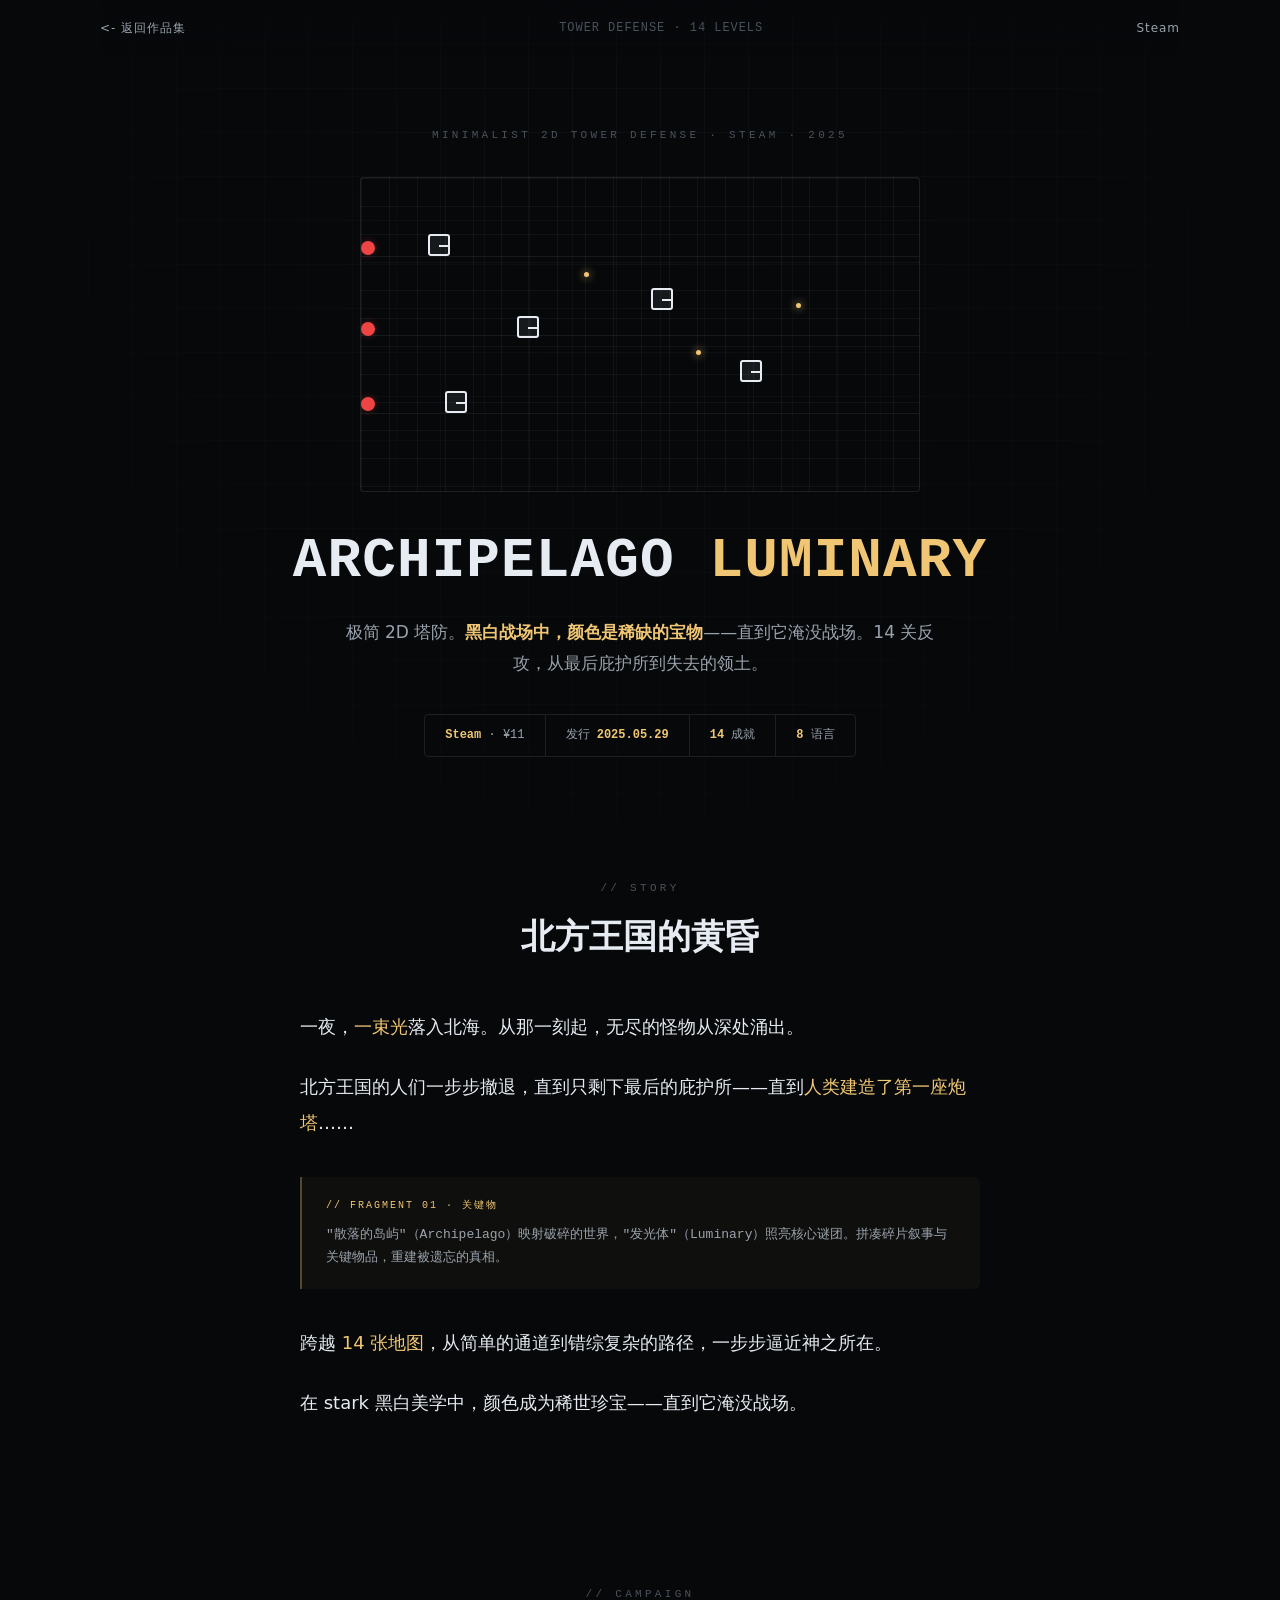
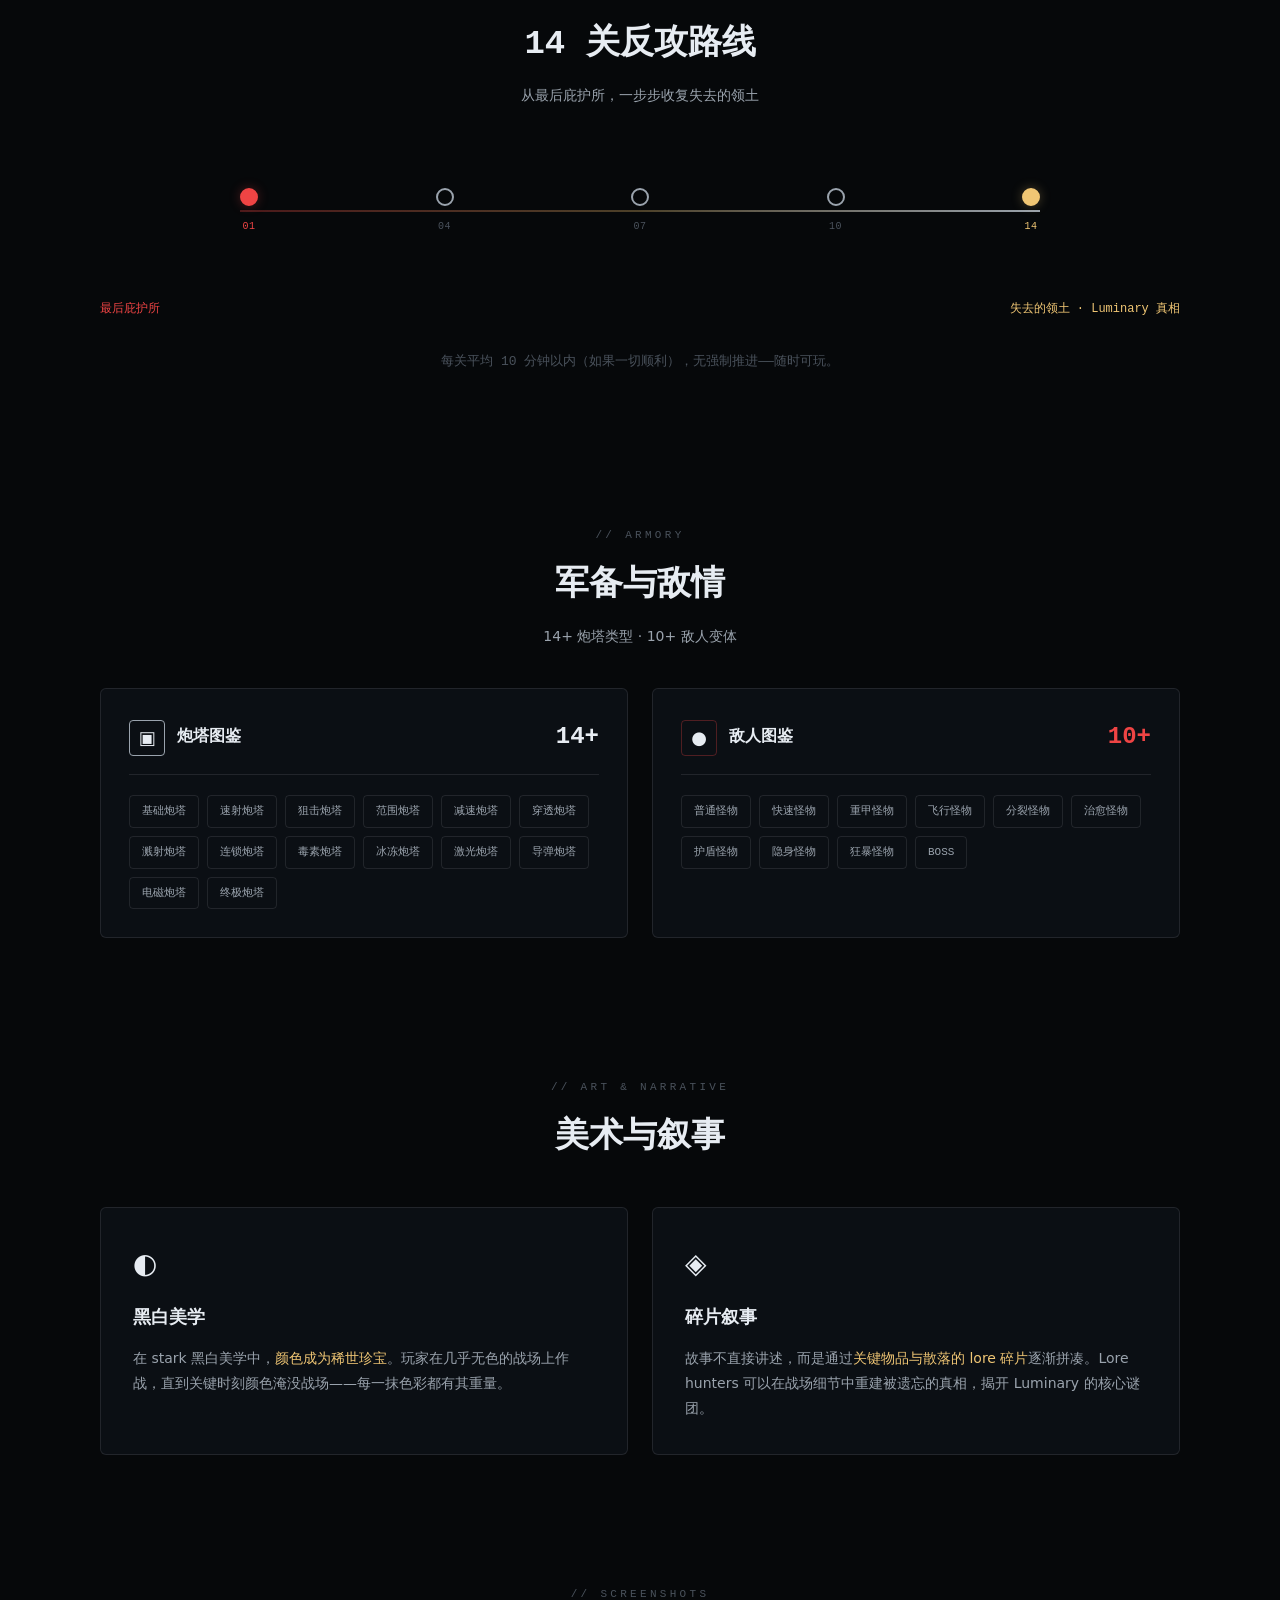
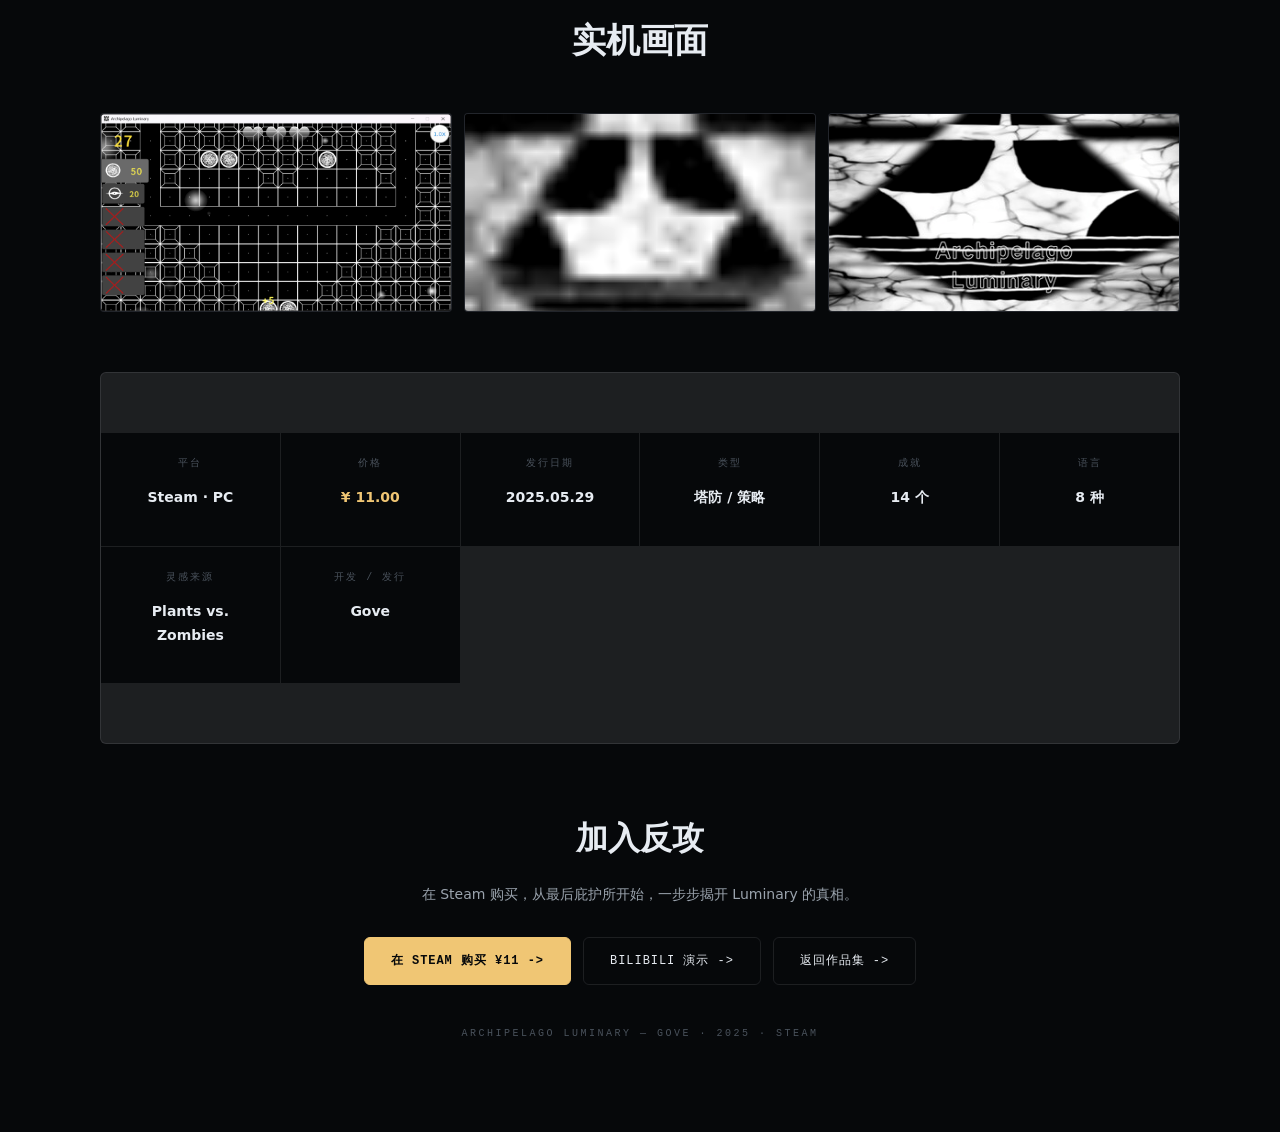
==== commit aec30157: "官方网站化风格修改" ====
--- a/games/archipelago-luminary/index.html
+++ b/games/archipelago-luminary/index.html
@@ -13,9 +13,12 @@
       --ink-dim: #9aa3ad;
       --faint: #4a525c;
       --gold: #f0c674;
+      --gold-dim: rgba(240, 198, 116, .3);
       --crimson: #ef4444;
+      --crimson-dim: rgba(239, 68, 68, .3);
       --line: rgba(231, 236, 242, 0.1);
-      --grid: rgba(231, 236, 242, 0.05);
+      --grid: rgba(231, 236, 242, 0.04);
+      --mono: ui-monospace, "Cascadia Code", "SF Mono", Consolas, monospace;
     }
 
     * { box-sizing: border-box; }
@@ -42,7 +45,7 @@
         linear-gradient(var(--grid) 1px, transparent 1px),
         linear-gradient(90deg, var(--grid) 1px, transparent 1px);
       background-size: 44px 44px;
-      mask-image: radial-gradient(circle at 50% 30%, black, transparent 80%);
+      mask-image: radial-gradient(circle at 50% 30%, black, transparent 85%);
     }
 
     a { color: inherit; text-decoration: none; }
@@ -55,9 +58,7 @@
       margin: 0 auto;
     }
 
-    .mono {
-      font-family: ui-monospace, "Cascadia Code", "SF Mono", Consolas, monospace;
-    }
+    .mono { font-family: var(--mono); }
 
     /* ---------- 顶部 ---------- */
     .topbar {
@@ -67,431 +68,480 @@
       display: flex;
       align-items: center;
       justify-content: space-between;
-      padding: 20px 0;
-      background: linear-gradient(180deg, rgba(6, 8, 10, 0.92), rgba(6, 8, 10, 0));
+      padding: 18px 0;
+      background: linear-gradient(180deg, rgba(6, 8, 10, 0.94), rgba(6, 8, 10, 0));
+      font-size: 12px;
+      letter-spacing: 0.08em;
     }
     .topbar a {
       color: var(--ink-dim);
-      font-size: 13px;
-      letter-spacing: 0.08em;
       transition: color 0.3s ease;
     }
-    .topbar a:hover { color: var(--ink); }
-    .topbar .back::before { content: "← "; }
-    .topbar .brand-tag {
+    .topbar a:hover { color: var(--gold); }
+    .topbar .back::before { content: "<- "; }
+    .topbar .tag {
       color: var(--faint);
-      font-size: 12px;
-      letter-spacing: 0.2em;
       text-transform: uppercase;
+      font-family: var(--mono);
     }
 
     /* ---------- Hero ---------- */
     .hero {
-      padding: 56px 0 40px;
-    }
-    .hero-grid {
-      display: grid;
-      grid-template-columns: 1.05fr 0.95fr;
-      gap: 48px;
-      align-items: center;
-    }
-    .eyebrow {
-      display: inline-flex;
-      align-items: center;
-      gap: 10px;
-      margin: 0 0 20px;
-      color: var(--ink-dim);
-      font-size: 12px;
-      letter-spacing: 0.22em;
+      padding: 70px 0 50px;
+      text-align: center;
+    }
+    .hero .kicker {
+      font-family: var(--mono);
+      color: var(--faint);
+      font-size: 11px;
+      letter-spacing: 0.3em;
       text-transform: uppercase;
-    }
-    .eyebrow::before {
-      content: "";
-      width: 22px;
-      height: 1px;
-      background: var(--ink-dim);
-    }
-    h1 {
-      margin: 0;
-      font-family: ui-monospace, "Cascadia Code", Consolas, monospace;
-      font-size: clamp(36px, 6vw, 64px);
-      font-weight: 700;
-      letter-spacing: -0.02em;
-      line-height: 1.02;
-      color: var(--ink);
-    }
-    h1 .accent {
-      color: var(--gold);
-    }
-    .hero p.lead {
-      margin: 24px 0 0;
-      max-width: 440px;
-      color: var(--ink-dim);
-      font-size: 17px;
-    }
-    .hero .quote-line {
-      margin: 28px 0 0;
-      padding-left: 16px;
-      border-left: 2px solid var(--gold);
-      color: var(--ink);
-      font-style: italic;
-      font-size: 15px;
-    }
-
-    .zh-title {
-      margin: 14px 0 0;
-      color: var(--ink-dim);
-      font-family: Georgia, "Times New Roman", "Songti SC", serif;
-      font-size: clamp(16px, 2.4vw, 20px);
-      letter-spacing: 0.08em;
-    }
-
-    /* ---------- 战场示意（带动画） ---------- */
-    .battlefield {
+      margin: 0 0 32px;
+    }
+    .battlefield-hero {
       position: relative;
       width: 100%;
-      height: 380px;
+      max-width: 560px;
+      aspect-ratio: 16 / 9;
+      margin: 0 auto 36px;
       border: 1px solid var(--line);
-      border-radius: 14px;
+      border-radius: 4px;
       background:
-        linear-gradient(var(--grid) 1px, transparent 1px),
-        linear-gradient(90deg, var(--grid) 1px, transparent 1px),
-        linear-gradient(180deg, var(--bg-soft), var(--bg));
-      background-size: 30px 30px, 30px 30px, auto;
+        linear-gradient(rgba(231,236,242,.05) 1px, transparent 1px),
+        linear-gradient(90deg, rgba(231,236,242,.05) 1px, transparent 1px);
+      background-size: 28px 28px;
       overflow: hidden;
     }
-    .bf-label {
+    .battlefield-hero .lane {
       position: absolute;
-      top: 14px;
-      left: 14px;
-      color: var(--faint);
-      font-family: ui-monospace, "Cascadia Code", Consolas, monospace;
-      font-size: 11px;
-      letter-spacing: 0.15em;
-    }
-    .bf-label.r { left: auto; right: 14px; }
-
-    /* 路径 */
-    .path {
-      position: absolute;
-      left: 8%;
-      top: 50%;
-      width: 84%;
+      left: 0; right: 0;
       height: 1px;
-      background: repeating-linear-gradient(90deg, var(--faint) 0 6px, transparent 6px 12px);
-      opacity: 0.5;
-    }
-
-    /* 炮塔 + 射程 */
+      background: rgba(231,236,242,.08);
+    }
+    .battlefield-hero .lane:nth-child(1) { top: 25%; }
+    .battlefield-hero .lane:nth-child(2) { top: 50%; }
+    .battlefield-hero .lane:nth-child(3) { top: 75%; }
     .turret {
       position: absolute;
-      width: 30px;
-      height: 30px;
+      width: 22px; height: 22px;
       border: 2px solid var(--ink);
-      border-radius: 7px;
-      background: rgba(231, 236, 242, 0.12);
-    }
-    .turret::before {
-      content: "";
-      position: absolute;
-      inset: -26px;
-      border: 1px solid rgba(231, 236, 242, 0.25);
-      border-radius: 50%;
-      animation: range 3s ease-in-out infinite;
+      border-radius: 3px;
+      background: rgba(231,236,242,.08);
     }
     .turret::after {
       content: "";
       position: absolute;
-      top: 13px;
-      right: -16px;
-      width: 18px;
-      height: 4px;
-      border-radius: 999px;
+      top: 50%; left: 50%;
+      width: 10px; height: 2px;
       background: var(--ink);
-    }
-    @keyframes range {
-      0%, 100% { transform: scale(0.92); opacity: 0.25; }
-      50% { transform: scale(1.08); opacity: 0.5; }
-    }
-
-    /* 敌人沿路径推进 */
+      transform-origin: left center;
+      animation: turretAim 3s ease-in-out infinite;
+    }
+    @keyframes turretAim {
+      0%, 100% { transform: translateY(-50%) rotate(-10deg); }
+      50% { transform: translateY(-50%) rotate(50deg); }
+    }
     .enemy {
       position: absolute;
-      top: 50%;
-      width: 22px;
-      height: 22px;
-      margin-top: -11px;
-      border: 2px solid var(--crimson);
-      border-radius: 50% 50% 30% 30%;
-      background: rgba(239, 68, 68, 0.15);
-      animation: advance 6s linear infinite;
-    }
-    .enemy.e2 { animation-delay: -2s; animation-duration: 7s; }
-    .enemy.e3 { animation-delay: -4s; animation-duration: 5.5s; }
-    @keyframes advance {
-      0% { left: 6%; opacity: 0; }
-      10% { opacity: 1; }
-      90% { opacity: 1; }
-      100% { left: 92%; opacity: 0; }
-    }
-
-    /* Luminary 光球 */
-    .luminary {
+      width: 14px; height: 14px;
+      border-radius: 50%;
+      background: var(--crimson);
+      box-shadow: 0 0 8px var(--crimson-dim);
+      animation: enemyMove 6s linear infinite;
+    }
+    @keyframes enemyMove {
+      from { left: 100%; }
+      to { left: -20px; }
+    }
+    .gold-spark {
       position: absolute;
-      right: 38px;
-      top: 38px;
-      width: 54px;
-      height: 54px;
+      width: 5px; height: 5px;
       border-radius: 50%;
-      background: radial-gradient(circle, var(--gold), rgba(240, 198, 116, 0.3));
-      animation: lum 4s ease-in-out infinite;
-    }
-    @keyframes lum {
-      0%, 100% { box-shadow: 0 0 24px rgba(240, 198, 116, 0.7), 0 0 70px rgba(240, 198, 116, 0.25); }
-      50% { box-shadow: 0 0 40px rgba(240, 198, 116, 0.9), 0 0 120px rgba(240, 198, 116, 0.4); }
-    }
-
-    .bf-caption {
-      position: absolute;
-      left: 16px;
-      right: 16px;
-      bottom: 16px;
-      padding: 12px 16px;
+      background: var(--gold);
+      box-shadow: 0 0 8px var(--gold);
+      animation: spark 2.5s ease-in-out infinite;
+    }
+    @keyframes spark {
+      0%, 100% { opacity: 0; transform: scale(0); }
+      50% { opacity: 1; transform: scale(1); }
+    }
+    .hero h1 {
+      margin: 0;
+      font-family: var(--mono);
+      font-size: clamp(28px, 6vw, 56px);
+      font-weight: 700;
+      color: var(--ink);
+      letter-spacing: 0.02em;
+      line-height: 1.2;
+    }
+    .hero h1 .gold { color: var(--gold); }
+    .hero .sub {
+      margin: 22px auto 0;
+      max-width: 600px;
+      color: var(--ink-dim);
+      font-size: clamp(14px, 2vw, 17px);
+      line-height: 1.8;
+    }
+    .hero .sub b { color: var(--gold); font-weight: 600; }
+
+    /* 信息条 */
+    .meta-bar {
+      margin: 36px auto 0;
+      display: flex;
+      justify-content: center;
+      flex-wrap: wrap;
       border: 1px solid var(--line);
-      border-radius: 10px;
-      background: rgba(6, 8, 10, 0.7);
-      backdrop-filter: blur(8px);
+      border-radius: 4px;
+      overflow: hidden;
+      width: fit-content;
+      max-width: 100%;
+      font-family: var(--mono);
+    }
+    .meta-bar .item {
+      padding: 10px 20px;
+      font-size: 12px;
       color: var(--ink-dim);
-      font-size: 13px;
-    }
-    .bf-caption b { color: var(--ink); font-weight: 600; }
+      border-right: 1px solid var(--line);
+      white-space: nowrap;
+    }
+    .meta-bar .item:last-child { border-right: none; }
+    .meta-bar .item b { color: var(--gold); font-weight: 600; }
 
     /* ---------- 滚动浮现 ---------- */
     .reveal {
       opacity: 0;
-      transform: translateY(26px);
+      transform: translateY(28px);
       transition: opacity 0.9s ease, transform 0.9s ease;
     }
-    .reveal.in { opacity: 1; transform: translateY(0); }
-
-    /* ---------- 故事 ---------- */
+    .reveal.in { opacity: 1; transform: none; }
+
+    /* ---------- 章节标题 ---------- */
+    .section-head {
+      text-align: center;
+      margin-bottom: 40px;
+    }
+    .section-head .kicker {
+      font-family: var(--mono);
+      font-size: 11px;
+      letter-spacing: 0.3em;
+      text-transform: uppercase;
+      color: var(--faint);
+      margin: 0 0 12px;
+    }
+    .section-head h2 {
+      margin: 0;
+      font-family: var(--mono);
+      font-size: clamp(22px, 3.6vw, 34px);
+      font-weight: 700;
+      color: var(--ink);
+    }
+    .section-head p {
+      margin: 10px 0 0;
+      color: var(--ink-dim);
+      font-size: 14px;
+    }
+
+    /* ---------- 故事区 ---------- */
     .story {
-      padding: 80px 0;
-      max-width: 720px;
+      padding: 70px 0;
+    }
+    .story-body {
+      max-width: 680px;
       margin: 0 auto;
-      text-align: center;
-    }
-    .story .kicker {
-      color: var(--faint);
-      font-family: ui-monospace, "Cascadia Code", Consolas, monospace;
-      font-size: 12px;
+    }
+    .story p {
+      margin: 0 0 24px;
+      font-size: clamp(15px, 2vw, 18px);
+      line-height: 2;
+      color: var(--ink);
+    }
+    .story p .gold { color: var(--gold); }
+    .story p .crimson { color: var(--crimson); }
+    .story-fragment {
+      margin: 36px 0;
+      padding: 20px 24px;
+      border-left: 2px solid var(--gold-dim);
+      background: rgba(240,198,116,.04);
+      border-radius: 0 6px 6px 0;
+      font-family: var(--mono);
+      font-size: 13px;
+      color: var(--ink-dim);
+      line-height: 1.8;
+    }
+    .story-fragment .label {
+      font-size: 10px;
       letter-spacing: 0.2em;
       text-transform: uppercase;
-      margin: 0 0 24px;
-    }
-    .story p {
-      margin: 0 0 18px;
-      font-size: clamp(18px, 2.6vw, 24px);
-      line-height: 1.6;
-      color: var(--ink);
-    }
-    .story p .g { color: var(--gold); }
-    .story p .r { color: var(--crimson); }
-
-    /* ---------- 防御循环 ---------- */
-    .loop {
+      color: var(--gold);
+      margin-bottom: 8px;
+    }
+
+    /* ---------- 反攻进度 ---------- */
+    .campaign {
+      padding: 70px 0;
+    }
+    .campaign-track {
+      position: relative;
+      max-width: 800px;
+      margin: 0 auto;
+      padding: 40px 0;
+    }
+    .campaign-line {
+      position: absolute;
+      top: 50%;
+      left: 0; right: 0;
+      height: 2px;
+      background: linear-gradient(90deg, var(--crimson-dim), var(--gold-dim), var(--ink-dim));
+      transform: translateY(-50%);
+    }
+    .campaign-nodes {
+      display: flex;
+      justify-content: space-between;
+      position: relative;
+    }
+    .camp-node {
+      display: flex;
+      flex-direction: column;
+      align-items: center;
+      gap: 12px;
+      cursor: pointer;
+      transition: transform 0.3s;
+    }
+    .camp-node:hover { transform: translateY(-4px); }
+    .camp-node .dot {
+      width: 18px; height: 18px;
+      border-radius: 50%;
+      border: 2px solid var(--ink-dim);
+      background: var(--bg);
+      transition: all 0.3s;
+      position: relative;
+      z-index: 1;
+    }
+    .camp-node.start .dot { border-color: var(--crimson); background: var(--crimson); box-shadow: 0 0 12px var(--crimson-dim); }
+    .camp-node.end .dot { border-color: var(--gold); background: var(--gold); box-shadow: 0 0 12px var(--gold-dim); }
+    .camp-node:hover .dot { transform: scale(1.3); }
+    .camp-node .label {
+      font-family: var(--mono);
+      font-size: 10px;
+      color: var(--faint);
+      letter-spacing: 0.05em;
+      white-space: nowrap;
+    }
+    .camp-node.start .label { color: var(--crimson); }
+    .camp-node.end .label { color: var(--gold); }
+    .campaign-labels {
+      display: flex;
+      justify-content: space-between;
+      margin-top: 24px;
+      font-family: var(--mono);
+      font-size: 12px;
+    }
+    .campaign-labels .start { color: var(--crimson); }
+    .campaign-labels .end { color: var(--gold); }
+    .campaign-note {
+      text-align: center;
+      margin-top: 32px;
+      color: var(--faint);
+      font-size: 13px;
+      font-family: var(--mono);
+    }
+
+    /* ---------- 军备图鉴 ---------- */
+    .armory {
+      padding: 70px 0;
+    }
+    .armory-grid {
+      display: grid;
+      grid-template-columns: 1fr 1fr;
+      gap: 24px;
+    }
+    .armory-panel {
+      border: 1px solid var(--line);
+      border-radius: 6px;
+      background: var(--bg-soft);
+      padding: 28px;
+    }
+    .armory-panel .panel-head {
+      display: flex;
+      align-items: center;
+      gap: 12px;
+      margin-bottom: 20px;
+      padding-bottom: 16px;
+      border-bottom: 1px solid var(--line);
+    }
+    .armory-panel .panel-icon {
+      width: 36px; height: 36px;
+      border-radius: 4px;
+      display: flex;
+      align-items: center;
+      justify-content: center;
+      font-size: 18px;
+    }
+    .armory-panel.turrets .panel-icon { border: 1px solid var(--ink-dim); }
+    .armory-panel.enemies .panel-icon { border: 1px solid var(--crimson-dim); }
+    .armory-panel h3 {
+      margin: 0;
+      font-family: var(--mono);
+      font-size: 16px;
+      font-weight: 700;
+    }
+    .armory-panel .count {
+      margin-left: auto;
+      font-family: var(--mono);
+      font-size: 24px;
+      font-weight: 700;
+    }
+    .armory-panel.turrets .count { color: var(--ink); }
+    .armory-panel.enemies .count { color: var(--crimson); }
+    .armory-list {
+      display: flex;
+      flex-wrap: wrap;
+      gap: 8px;
+    }
+    .armory-item {
+      padding: 6px 12px;
+      border: 1px solid var(--line);
+      border-radius: 4px;
+      font-family: var(--mono);
+      font-size: 11px;
+      color: var(--ink-dim);
+      transition: all 0.3s;
+      cursor: default;
+    }
+    .armory-item:hover {
+      border-color: var(--gold-dim);
+      color: var(--gold);
+      background: rgba(240,198,116,.06);
+    }
+    .armory-panel.enemies .armory-item:hover {
+      border-color: var(--crimson-dim);
+      color: var(--crimson);
+      background: rgba(239,68,68,.06);
+    }
+
+    /* ---------- 美术与叙事 ---------- */
+    .art-narrative {
+      padding: 70px 0;
+    }
+    .an-grid {
+      display: grid;
+      grid-template-columns: 1fr 1fr;
+      gap: 24px;
+    }
+    .an-card {
+      padding: 32px;
+      border: 1px solid var(--line);
+      border-radius: 6px;
+      background: var(--bg-soft);
+      transition: border-color 0.4s;
+    }
+    .an-card:hover { border-color: var(--gold-dim); }
+    .an-card .an-icon {
+      font-size: 28px;
+      margin-bottom: 16px;
+    }
+    .an-card h3 {
+      margin: 0 0 12px;
+      font-family: var(--mono);
+      font-size: 18px;
+      font-weight: 700;
+    }
+    .an-card p {
+      margin: 0;
+      font-size: 14px;
+      color: var(--ink-dim);
+      line-height: 1.8;
+    }
+    .an-card p .gold { color: var(--gold); }
+
+    /* ---------- 截图 ---------- */
+    .media {
       padding: 60px 0;
     }
-    .loop-head {
-      display: flex;
-      align-items: end;
-      justify-content: space-between;
-      gap: 24px;
-      margin-bottom: 36px;
-    }
-    .loop-head h2 {
-      margin: 0;
-      font-family: ui-monospace, "Cascadia Code", Consolas, monospace;
-      font-size: clamp(24px, 4vw, 34px);
-      font-weight: 700;
-      letter-spacing: -0.01em;
-    }
-    .loop-head p {
-      margin: 0;
-      max-width: 380px;
-      color: var(--ink-dim);
-      font-size: 15px;
-    }
-    .loop-grid {
+    .media-grid {
       display: grid;
       grid-template-columns: repeat(3, 1fr);
-      gap: 18px;
-    }
-    .loop-card {
-      padding: 28px 24px;
-      border: 1px solid var(--line);
-      border-radius: 14px;
-      background: rgba(231, 236, 242, 0.02);
-      transition: border-color 0.4s ease, background 0.4s ease;
-    }
-    .loop-card:hover {
-      border-color: rgba(231, 236, 242, 0.3);
-      background: rgba(231, 236, 242, 0.04);
-    }
-    .loop-card .num {
-      display: block;
-      margin-bottom: 14px;
-      color: var(--faint);
-      font-family: ui-monospace, "Cascadia Code", Consolas, monospace;
-      font-size: 12px;
-      letter-spacing: 0.15em;
-    }
-    .loop-card h3 {
-      margin: 0 0 10px;
-      font-size: 18px;
-      font-weight: 600;
-      color: var(--ink);
-    }
-    .loop-card p {
-      margin: 0;
-      color: var(--ink-dim);
-      font-size: 14px;
-    }
-
-    /* ---------- 关键物（碎片叙事，源自北落之光.xlsx） ---------- */
-    .keyitems {
-      padding: 60px 0;
-    }
-    .keyitems-head {
-      text-align: center;
-      margin-bottom: 36px;
-    }
-    .keyitems-head h2 {
-      margin: 0 0 8px;
-      font-family: ui-monospace, "Cascadia Code", Consolas, monospace;
-      font-size: clamp(22px, 3.6vw, 30px);
-      font-weight: 700;
-    }
-    .keyitems-head p {
-      margin: 0;
-      color: var(--faint);
-      font-size: 13px;
-      letter-spacing: 0.06em;
-    }
-    .keyitems-grid {
-      display: grid;
-      grid-template-columns: repeat(auto-fill, minmax(300px, 1fr));
-      gap: 14px;
-      max-width: 820px;
-      margin: 0 auto;
-    }
-    .keyitem {
-      padding: 20px 22px;
-      border: 1px solid var(--line);
-      border-radius: 10px;
-      background: rgba(231, 236, 242, 0.02);
-      transition: border-color 0.4s ease;
-    }
-    .keyitem:hover {
-      border-color: rgba(240, 198, 116, 0.35);
-    }
-    .keyitem .ki-name {
-      color: var(--gold);
-      font-family: ui-monospace, "Cascadia Code", Consolas, monospace;
-      font-size: 14px;
-      letter-spacing: 0.05em;
-      margin: 0 0 8px;
-    }
-    .keyitem .ki-desc {
-      margin: 0;
-      color: var(--ink-dim);
-      font-size: 13px;
-      line-height: 1.6;
-    }
-
-    /* ---------- 数据 ---------- */
-    .stats {
-      padding: 50px 0;
-    }
-    .stats-grid {
-      display: grid;
-      grid-template-columns: repeat(4, 1fr);
-      gap: 14px;
-    }
-    .stat {
-      padding: 26px 20px;
-      border: 1px solid var(--line);
-      border-radius: 12px;
-      text-align: center;
-    }
-    .stat .n {
-      display: block;
-      font-family: ui-monospace, "Cascadia Code", Consolas, monospace;
-      font-size: clamp(28px, 4vw, 40px);
-      font-weight: 700;
-      color: var(--ink);
-      letter-spacing: -0.02em;
-    }
-    .stat .l {
-      display: block;
-      margin-top: 8px;
-      color: var(--faint);
-      font-size: 12px;
-      letter-spacing: 0.1em;
-      text-transform: uppercase;
-    }
-
-    /* ---------- 截图 ---------- */
-    .media {
-      padding: 50px 0;
-    }
-    .media-head {
-      margin-bottom: 30px;
-    }
-    .media-head h2 {
-      margin: 0 0 8px;
-      font-family: ui-monospace, "Cascadia Code", Consolas, monospace;
-      font-size: clamp(24px, 4vw, 34px);
-      font-weight: 700;
-    }
-    .media-head p {
-      margin: 0;
-      color: var(--ink-dim);
-      font-size: 14px;
-    }
-    .media-grid {
-      display: grid;
-      grid-template-columns: repeat(2, 1fr);
-      gap: 14px;
+      gap: 12px;
     }
     .shot {
       position: relative;
       overflow: hidden;
-      border-radius: 12px;
       border: 1px solid var(--line);
+      border-radius: 4px;
       cursor: pointer;
+      background: var(--bg-soft);
+      padding: 0;
+      transition: border-color 0.3s, transform 0.3s;
+    }
+    .shot:hover,
+    .shot:focus-visible {
+      border-color: var(--gold-dim);
+      transform: translateY(-3px);
+      outline: none;
     }
     .shot img {
       width: 100%;
       aspect-ratio: 16 / 9;
       object-fit: cover;
-      filter: grayscale(0.3) brightness(0.85);
-      transition: filter 0.5s ease, transform 0.5s ease;
+      filter: grayscale(.3) contrast(1.05);
+      transition: filter 0.5s, transform 0.5s;
     }
     .shot:hover img,
     .shot:focus-visible img {
-      filter: grayscale(0) brightness(1);
-      transform: scale(1.03);
-    }
+      filter: grayscale(0) contrast(1.1);
+      transform: scale(1.04);
+    }
+
+    /* ---------- 信息栏 ---------- */
+    .info-grid {
+      padding: 60px 0;
+      display: grid;
+      grid-template-columns: repeat(auto-fit, minmax(170px, 1fr));
+      gap: 1px;
+      background: var(--line);
+      border: 1px solid var(--line);
+      border-radius: 6px;
+      overflow: hidden;
+    }
+    .info-cell {
+      background: var(--bg);
+      padding: 22px;
+      text-align: center;
+    }
+    .info-cell .label {
+      font-family: var(--mono);
+      font-size: 10px;
+      letter-spacing: 0.2em;
+      text-transform: uppercase;
+      color: var(--faint);
+      margin: 0 0 8px;
+    }
+    .info-cell .value {
+      font-size: 14px;
+      color: var(--ink);
+      font-weight: 600;
+    }
+    .info-cell .value.gold { color: var(--gold); }
 
     /* ---------- 底部 ---------- */
     .bottom {
-      padding: 80px 0 64px;
+      padding: 70px 0 60px;
       text-align: center;
+    }
+    .bottom h2 {
+      margin: 0 0 14px;
+      font-family: var(--mono);
+      font-size: clamp(22px, 3.6vw, 32px);
+      color: var(--ink);
+    }
+    .bottom p {
+      margin: 0 0 30px;
+      color: var(--ink-dim);
+      font-size: 14px;
     }
     .bottom .links {
       display: inline-flex;
-      gap: 16px;
+      gap: 12px;
       flex-wrap: wrap;
       justify-content: center;
     }
@@ -501,40 +551,50 @@
       gap: 8px;
       padding: 13px 26px;
       border: 1px solid var(--line);
-      border-radius: 8px;
+      border-radius: 6px;
       color: var(--ink);
-      font-family: ui-monospace, "Cascadia Code", Consolas, monospace;
-      font-size: 13px;
-      letter-spacing: 0.06em;
-      transition: border-color 0.3s ease, color 0.3s ease, background 0.3s ease;
+      font-family: var(--mono);
+      font-size: 12px;
+      letter-spacing: 0.08em;
+      text-transform: uppercase;
+      transition: all 0.3s;
     }
     .bottom .links a:hover {
-      border-color: var(--ink);
-      background: rgba(231, 236, 242, 0.05);
+      border-color: var(--gold);
+      color: var(--gold);
+      background: rgba(240,198,116,.06);
     }
     .bottom .links a.primary {
       border-color: var(--gold);
-      color: var(--gold);
+      color: var(--bg);
+      background: var(--gold);
+      font-weight: 700;
+    }
+    .bottom .links a.primary:hover {
+      background: #f5d48a;
+      box-shadow: 0 0 40px rgba(240,198,116,.25);
     }
     .bottom .sign {
-      margin-top: 44px;
+      margin-top: 40px;
       color: var(--faint);
-      font-family: ui-monospace, "Cascadia Code", Consolas, monospace;
-      font-size: 12px;
-      letter-spacing: 0.15em;
+      font-family: var(--mono);
+      font-size: 10px;
+      letter-spacing: 0.25em;
+      text-transform: uppercase;
     }
 
     /* ---------- 响应式 ---------- */
     @media (max-width: 860px) {
-      .hero-grid { grid-template-columns: 1fr; gap: 32px; }
-      .battlefield { height: 320px; }
-      .loop-grid { grid-template-columns: 1fr; }
-      .stats-grid { grid-template-columns: repeat(2, 1fr); }
+      .armory-grid, .an-grid { grid-template-columns: 1fr; }
+      .media-grid { grid-template-columns: 1fr 1fr; }
+      .campaign-nodes { flex-wrap: wrap; gap: 20px; justify-content: center; }
+      .campaign-line { display: none; }
+    }
+    @media (max-width: 520px) {
       .media-grid { grid-template-columns: 1fr; }
-      .loop-head { flex-direction: column; align-items: flex-start; }
-    }
-    @media (max-width: 520px) {
-      .stats-grid { grid-template-columns: 1fr; }
+      .meta-bar { border-radius: 6px; }
+      .meta-bar .item { border-right: none; border-bottom: 1px solid var(--line); width: 100%; text-align: center; }
+      .meta-bar .item:last-child { border-bottom: none; }
     }
 
     @media (prefers-reduced-motion: reduce) {
@@ -551,111 +611,213 @@
   <div class="wrap">
     <div class="topbar">
       <a class="back" href="../../index.html">返回作品集</a>
-      <span class="brand-tag mono">A · LUMINARY</span>
-      <a href="https://store.steampowered.com/app/3744990/Archipelago_Luminary/" target="_blank" rel="noreferrer">Steam 页面</a>
+      <span class="tag">TOWER DEFENSE · 14 LEVELS</span>
+      <a href="https://store.steampowered.com/app/3744990/Archipelago_Luminary/" target="_blank" rel="noreferrer">Steam</a>
     </div>
 
+    <!-- Hero -->
     <section class="hero">
-      <div class="hero-grid">
-        <div class="reveal">
-          <p class="eyebrow mono">Minimalist 2D Tower Defense</p>
-          <h1>ARCHIPELAGO<br /><span class="accent">LUMINARY</span></h1>
-          <p class="zh-title">阿奇佩拉戈 · 北落之光</p>
-          <p class="lead">一款极简 2D 塔防游戏。建造炮塔、管理资源、抵挡波次，从最后的庇护所反攻至失去的领土。</p>
-          <p class="quote-line">黑白战场中，颜色是稀缺的宝物——直到它涌入整片战场。</p>
+      <p class="kicker reveal">MINIMALIST 2D TOWER DEFENSE · STEAM · 2025</p>
+      <div class="battlefield-hero reveal">
+        <div class="lane"></div>
+        <div class="lane"></div>
+        <div class="lane"></div>
+        <div class="turret" style="top:18%;left:12%;"></div>
+        <div class="turret" style="top:44%;left:28%;"></div>
+        <div class="turret" style="top:68%;left:15%;"></div>
+        <div class="turret" style="top:35%;left:52%;"></div>
+        <div class="turret" style="top:58%;left:68%;"></div>
+        <div class="enemy" style="top:20%;animation-delay:0s;"></div>
+        <div class="enemy" style="top:46%;animation-delay:2s;"></div>
+        <div class="enemy" style="top:70%;animation-delay:4s;"></div>
+        <div class="gold-spark" style="top:30%;left:40%;animation-delay:.5s;"></div>
+        <div class="gold-spark" style="top:55%;left:60%;animation-delay:1.5s;"></div>
+        <div class="gold-spark" style="top:40%;left:78%;animation-delay:2.5s;"></div>
+      </div>
+      <h1 class="reveal">ARCHIPELAGO <span class="gold">LUMINARY</span></h1>
+      <p class="sub reveal">极简 2D 塔防。<b>黑白战场中，颜色是稀缺的宝物</b>——直到它淹没战场。14 关反攻，从最后庇护所到失去的领土。</p>
+      <div class="meta-bar reveal">
+        <div class="item"><b>Steam</b> · ¥11</div>
+        <div class="item">发行 <b>2025.05.29</b></div>
+        <div class="item"><b>14</b> 成就</div>
+        <div class="item"><b>8</b> 语言</div>
+      </div>
+    </section>
+
+    <!-- 故事 -->
+    <section class="story">
+      <div class="section-head reveal">
+        <p class="kicker">// Story</p>
+        <h2>北方王国的黄昏</h2>
+      </div>
+      <div class="story-body">
+        <p class="reveal">一夜，<span class="gold">一束光</span>落入北海。从那一刻起，无尽的怪物从深处涌出。</p>
+        <p class="reveal">北方王国的人们一步步撤退，直到只剩下最后的庇护所——直到<span class="gold">人类建造了第一座炮塔</span>……</p>
+        <div class="story-fragment reveal">
+          <div class="label">// FRAGMENT 01 · 关键物</div>
+          "散落的岛屿"（Archipelago）映射破碎的世界，"发光体"（Luminary）照亮核心谜团。拼凑碎片叙事与关键物品，重建被遗忘的真相。
         </div>
-        <div class="battlefield reveal" aria-label="战场概念示意">
-          <span class="bf-label mono">SECTOR 01</span>
-          <span class="bf-label r mono">WAVE 14</span>
-          <span class="path"></span>
-          <span class="turret" style="left: 22%; top: 28%;"></span>
-          <span class="turret" style="left: 48%; top: 64%;"></span>
-          <span class="turret" style="left: 70%; top: 30%;"></span>
-          <span class="luminary"></span>
-          <span class="enemy"></span>
-          <span class="enemy e2"></span>
-          <span class="enemy e3"></span>
-          <div class="bf-caption">三座炮塔守卫最后庇护所，<b>白色</b>是友军，<b style="color:var(--crimson)">红色</b>是入侵，<b style="color:var(--gold)">金色</b>是 Luminary。</div>
+        <p class="reveal">跨越 <span class="gold">14 张地图</span>，从简单的通道到错综复杂的路径，一步步逼近神之所在。</p>
+        <p class="reveal">在 stark 黑白美学中，颜色成为稀世珍宝——直到它淹没战场。</p>
+      </div>
+    </section>
+
+    <!-- 反攻进度 -->
+    <section class="campaign">
+      <div class="section-head reveal">
+        <p class="kicker">// Campaign</p>
+        <h2>14 关反攻路线</h2>
+        <p>从最后庇护所，一步步收复失去的领土</p>
+      </div>
+      <div class="campaign-track reveal">
+        <div class="campaign-line"></div>
+        <div class="campaign-nodes">
+          <div class="camp-node start"><div class="dot"></div><div class="label">01</div></div>
+          <div class="camp-node"><div class="dot"></div><div class="label">04</div></div>
+          <div class="camp-node"><div class="dot"></div><div class="label">07</div></div>
+          <div class="camp-node"><div class="dot"></div><div class="label">10</div></div>
+          <div class="camp-node end"><div class="dot"></div><div class="label">14</div></div>
         </div>
       </div>
+      <div class="campaign-labels reveal">
+        <span class="start">最后庇护所</span>
+        <span class="end">失去的领土 · Luminary 真相</span>
+      </div>
+      <p class="campaign-note reveal">每关平均 10 分钟以内（如果一切顺利），无强制推进——随时可玩。</p>
     </section>
 
-    <section class="story reveal">
-      <p class="kicker mono">// STORY</p>
-      <p>某夜，<span class="g">一束光</span>坠入北方海域——那是撞击点。</p>
-      <p>三角神掷下它，本想清理世界滋生的<span class="r">害虫</span>，却出了意外。怪物自深海涌出，王国步步后退，直到只剩最后的庇护所——</p>
-      <p>直到守卫放下武器，人类建起第一座炮塔。</p>
+    <!-- 军备图鉴 -->
+    <section class="armory">
+      <div class="section-head reveal">
+        <p class="kicker">// Armory</p>
+        <h2>军备与敌情</h2>
+        <p>14+ 炮塔类型 · 10+ 敌人变体</p>
+      </div>
+      <div class="armory-grid">
+        <div class="armory-panel turrets reveal">
+          <div class="panel-head">
+            <div class="panel-icon">▣</div>
+            <h3>炮塔图鉴</h3>
+            <span class="count">14+</span>
+          </div>
+          <div class="armory-list">
+            <span class="armory-item">基础炮塔</span>
+            <span class="armory-item">速射炮塔</span>
+            <span class="armory-item">狙击炮塔</span>
+            <span class="armory-item">范围炮塔</span>
+            <span class="armory-item">减速炮塔</span>
+            <span class="armory-item">穿透炮塔</span>
+            <span class="armory-item">溅射炮塔</span>
+            <span class="armory-item">连锁炮塔</span>
+            <span class="armory-item">毒素炮塔</span>
+            <span class="armory-item">冰冻炮塔</span>
+            <span class="armory-item">激光炮塔</span>
+            <span class="armory-item">导弹炮塔</span>
+            <span class="armory-item">电磁炮塔</span>
+            <span class="armory-item">终极炮塔</span>
+          </div>
+        </div>
+        <div class="armory-panel enemies reveal">
+          <div class="panel-head">
+            <div class="panel-icon">●</div>
+            <h3>敌人图鉴</h3>
+            <span class="count">10+</span>
+          </div>
+          <div class="armory-list">
+            <span class="armory-item">普通怪物</span>
+            <span class="armory-item">快速怪物</span>
+            <span class="armory-item">重甲怪物</span>
+            <span class="armory-item">飞行怪物</span>
+            <span class="armory-item">分裂怪物</span>
+            <span class="armory-item">治愈怪物</span>
+            <span class="armory-item">护盾怪物</span>
+            <span class="armory-item">隐身怪物</span>
+            <span class="armory-item">狂暴怪物</span>
+            <span class="armory-item">BOSS</span>
+          </div>
+        </div>
+      </div>
     </section>
 
-    <section class="keyitems">
-      <div class="keyitems-head reveal">
-        <h2>KEY ITEMS</h2>
-        <p>42 个关键物，拼出这个世界的碎片叙事</p>
-      </div>
-      <div class="keyitems-grid">
-        <article class="keyitem reveal"><p class="ki-name">// 开端</p><p class="ki-desc">好的故事要有一个开端，大到如同流星划过夜空，小到仅仅剩一粒光。</p></article>
-        <article class="keyitem reveal"><p class="ki-name">// 撞击点</p><p class="ki-desc">按照推断，那粒光击中的地方，不过现在人们终于猜到了具体位置。</p></article>
-        <article class="keyitem reveal"><p class="ki-name">// 守卫</p><p class="ki-desc">他曾经也是一位战士，拼死守护人类最后的净土，直到第一座炮塔被建造。</p></article>
-        <article class="keyitem reveal"><p class="ki-name">// 生命树</p><p class="ki-desc">能否这样理解，如果把世界比做生命树的枝叶，那么害虫就是怪物。</p></article>
-        <article class="keyitem reveal"><p class="ki-name">// 宗教论</p><p class="ki-desc">长话短说，三角神掷下一粒光清理世界内部滋生的害虫，但是出现了意外。</p></article>
-        <article class="keyitem reveal"><p class="ki-name">// 三角</p><p class="ki-desc">面对一个三角，根本无法拒绝，它是如此的完美，绝对与和谐。</p></article>
-        <article class="keyitem reveal"><p class="ki-name">// 你</p><p class="ki-desc">你不过是三角神的一缕幻觉，在你收回光粒之后，这场闹剧就该结束了。</p></article>
-        <article class="keyitem reveal"><p class="ki-name">// 纪念碑</p><p class="ki-desc">以此纪念我们最后的一次失败，以此纪念我们最后的一片净土。</p></article>
+    <!-- 美术与叙事 -->
+    <section class="art-narrative">
+      <div class="section-head reveal">
+        <p class="kicker">// Art & Narrative</p>
+        <h2>美术与叙事</h2>
+      </div>
+      <div class="an-grid">
+        <div class="an-card reveal">
+          <div class="an-icon">◐</div>
+          <h3>黑白美学</h3>
+          <p>在 stark 黑白美学中，<span class="gold">颜色成为稀世珍宝</span>。玩家在几乎无色的战场上作战，直到关键时刻颜色淹没战场——每一抹色彩都有其重量。</p>
+        </div>
+        <div class="an-card reveal">
+          <div class="an-icon">◈</div>
+          <h3>碎片叙事</h3>
+          <p>故事不直接讲述，而是通过<span class="gold">关键物品与散落的 lore 碎片</span>逐渐拼凑。Lore hunters 可以在战场细节中重建被遗忘的真相，揭开 Luminary 的核心谜团。</p>
+        </div>
       </div>
     </section>
 
-    <section class="loop">
-      <div class="loop-head reveal">
-        <h2>DEFENSE LOOP</h2>
-        <p>把塔防压缩到清晰的路线、费用、炮塔和波次压力里，让每一局都围绕取舍展开。</p>
-      </div>
-      <div class="loop-grid">
-        <article class="loop-card reveal">
-          <span class="num mono">01</span>
-          <h3>建造炮塔</h3>
-          <p>根据路线和敌人节奏部署炮塔，用有限资源撑过越来越紧的战场。</p>
-        </article>
-        <article class="loop-card reveal">
-          <span class="num mono">02</span>
-          <h3>反攻地图</h3>
-          <p>从最后庇护所出发，关卡路线逐渐复杂，像把失地一格格夺回来。</p>
-        </article>
-        <article class="loop-card reveal">
-          <span class="num mono">03</span>
-          <h3>碎片叙事</h3>
-          <p>黑白极简美术让颜色显得更稀有，文本和物件拼出 Luminary 的真相。</p>
-        </article>
+    <!-- 截图 -->
+    <section class="media">
+      <div class="section-head reveal">
+        <p class="kicker">// Screenshots</p>
+        <h2>实机画面</h2>
+      </div>
+      <div class="media-grid">
+        <button class="shot reveal" type="button" aria-label="放大截图 1"><img src="screenshot-01.jpg" alt="Archipelago Luminary 截图 1" loading="lazy"></button>
+        <button class="shot reveal" type="button" aria-label="放大截图 2"><img src="screenshot-02.jpg" alt="Archipelago Luminary 截图 2" loading="lazy"></button>
+        <button class="shot reveal" type="button" aria-label="放大截图 3"><img src="screenshot-03.jpg" alt="Archipelago Luminary 截图 3" loading="lazy"></button>
       </div>
     </section>
 
-    <section class="stats reveal">
-      <div class="stats-grid">
-        <div class="stat"><span class="n mono">14</span><span class="l">关卡</span></div>
-        <div class="stat"><span class="n mono">14+</span><span class="l">炮塔类型</span></div>
-        <div class="stat"><span class="n mono">10+</span><span class="l">敌人变体</span></div>
-        <div class="stat"><span class="n mono">8</span><span class="l">种语言</span></div>
+    <!-- 信息栏 -->
+    <section class="info-grid reveal">
+      <div class="info-cell">
+        <p class="label">平台</p>
+        <p class="value">Steam · PC</p>
+      </div>
+      <div class="info-cell">
+        <p class="label">价格</p>
+        <p class="value gold">¥ 11.00</p>
+      </div>
+      <div class="info-cell">
+        <p class="label">发行日期</p>
+        <p class="value">2025.05.29</p>
+      </div>
+      <div class="info-cell">
+        <p class="label">类型</p>
+        <p class="value">塔防 / 策略</p>
+      </div>
+      <div class="info-cell">
+        <p class="label">成就</p>
+        <p class="value">14 个</p>
+      </div>
+      <div class="info-cell">
+        <p class="label">语言</p>
+        <p class="value">8 种</p>
+      </div>
+      <div class="info-cell">
+        <p class="label">灵感来源</p>
+        <p class="value">Plants vs. Zombies</p>
+      </div>
+      <div class="info-cell">
+        <p class="label">开发 / 发行</p>
+        <p class="value">Gove</p>
       </div>
     </section>
 
-    <section class="media">
-      <div class="media-head reveal">
-        <h2>MEDIA</h2>
-        <p>来自 Steam 商店页的截图，点击可放大。默认略去色彩，靠近恢复。</p>
-      </div>
-      <div class="media-grid">
-        <button class="shot" type="button" aria-label="放大截图 1"><img src="screenshot-01.jpg" alt="Archipelago Luminary 截图 1" loading="lazy"></button>
-        <button class="shot" type="button" aria-label="放大截图 2"><img src="screenshot-02.jpg" alt="Archipelago Luminary 截图 2" loading="lazy"></button>
-        <button class="shot" type="button" aria-label="放大截图 3"><img src="screenshot-03.jpg" alt="Archipelago Luminary 截图 3" loading="lazy"></button>
-      </div>
-    </section>
-
+    <!-- 底部 -->
     <section class="bottom">
-      <div class="links">
-        <a class="primary" href="https://store.steampowered.com/app/3744990/Archipelago_Luminary/" target="_blank" rel="noreferrer">在 Steam 查看 →</a>
-        <a href="https://www.bilibili.com/video/BV1b97HzqEkS/" target="_blank" rel="noreferrer">Bilibili 演示 →</a>
-        <a href="../../index.html">返回作品集 →</a>
-      </div>
-      <p class="sign mono">ARCHIPELAGO LUMINARY — GOVE</p>
+      <h2 class="reveal">加入反攻</h2>
+      <p class="reveal">在 Steam 购买，从最后庇护所开始，一步步揭开 Luminary 的真相。</p>
+      <div class="links reveal">
+        <a class="primary" href="https://store.steampowered.com/app/3744990/Archipelago_Luminary/" target="_blank" rel="noreferrer">在 Steam 购买 ¥11 -></a>
+        <a href="https://www.bilibili.com/video/BV1b97HzqEkS/" target="_blank" rel="noreferrer">Bilibili 演示 -></a>
+        <a href="../../index.html">返回作品集 -></a>
+      </div>
+      <p class="sign">ARCHIPELAGO LUMINARY — GOVE · 2025 · STEAM</p>
     </section>
   </div>
 
@@ -669,15 +831,15 @@
             io.unobserve(en.target);
           }
         });
-      }, { threshold: 0.2 });
+      }, { threshold: 0.15 });
       document.querySelectorAll('.reveal').forEach((el) => io.observe(el));
 
       // 截图放大
       const shots = document.querySelectorAll('.shot');
       const overlay = document.createElement('div');
-      overlay.style.cssText = 'position:fixed;inset:0;z-index:100;display:none;align-items:center;justify-content:center;padding:24px;background:rgba(0,0,0,0.92);cursor:zoom-out;';
+      overlay.style.cssText = 'position:fixed;inset:0;z-index:100;display:none;align-items:center;justify-content:center;padding:24px;background:rgba(0,0,0,0.94);cursor:zoom-out;';
       const big = document.createElement('img');
-      big.style.cssText = 'max-width:min(1000px,96vw);max-height:88vh;border-radius:12px;box-shadow:0 30px 100px rgba(0,0,0,0.6);';
+      big.style.cssText = 'max-width:min(1000px,96vw);max-height:88vh;border-radius:6px;box-shadow:0 30px 100px rgba(0,0,0,0.6);';
       overlay.appendChild(big);
       document.body.appendChild(overlay);
       shots.forEach((s) => {
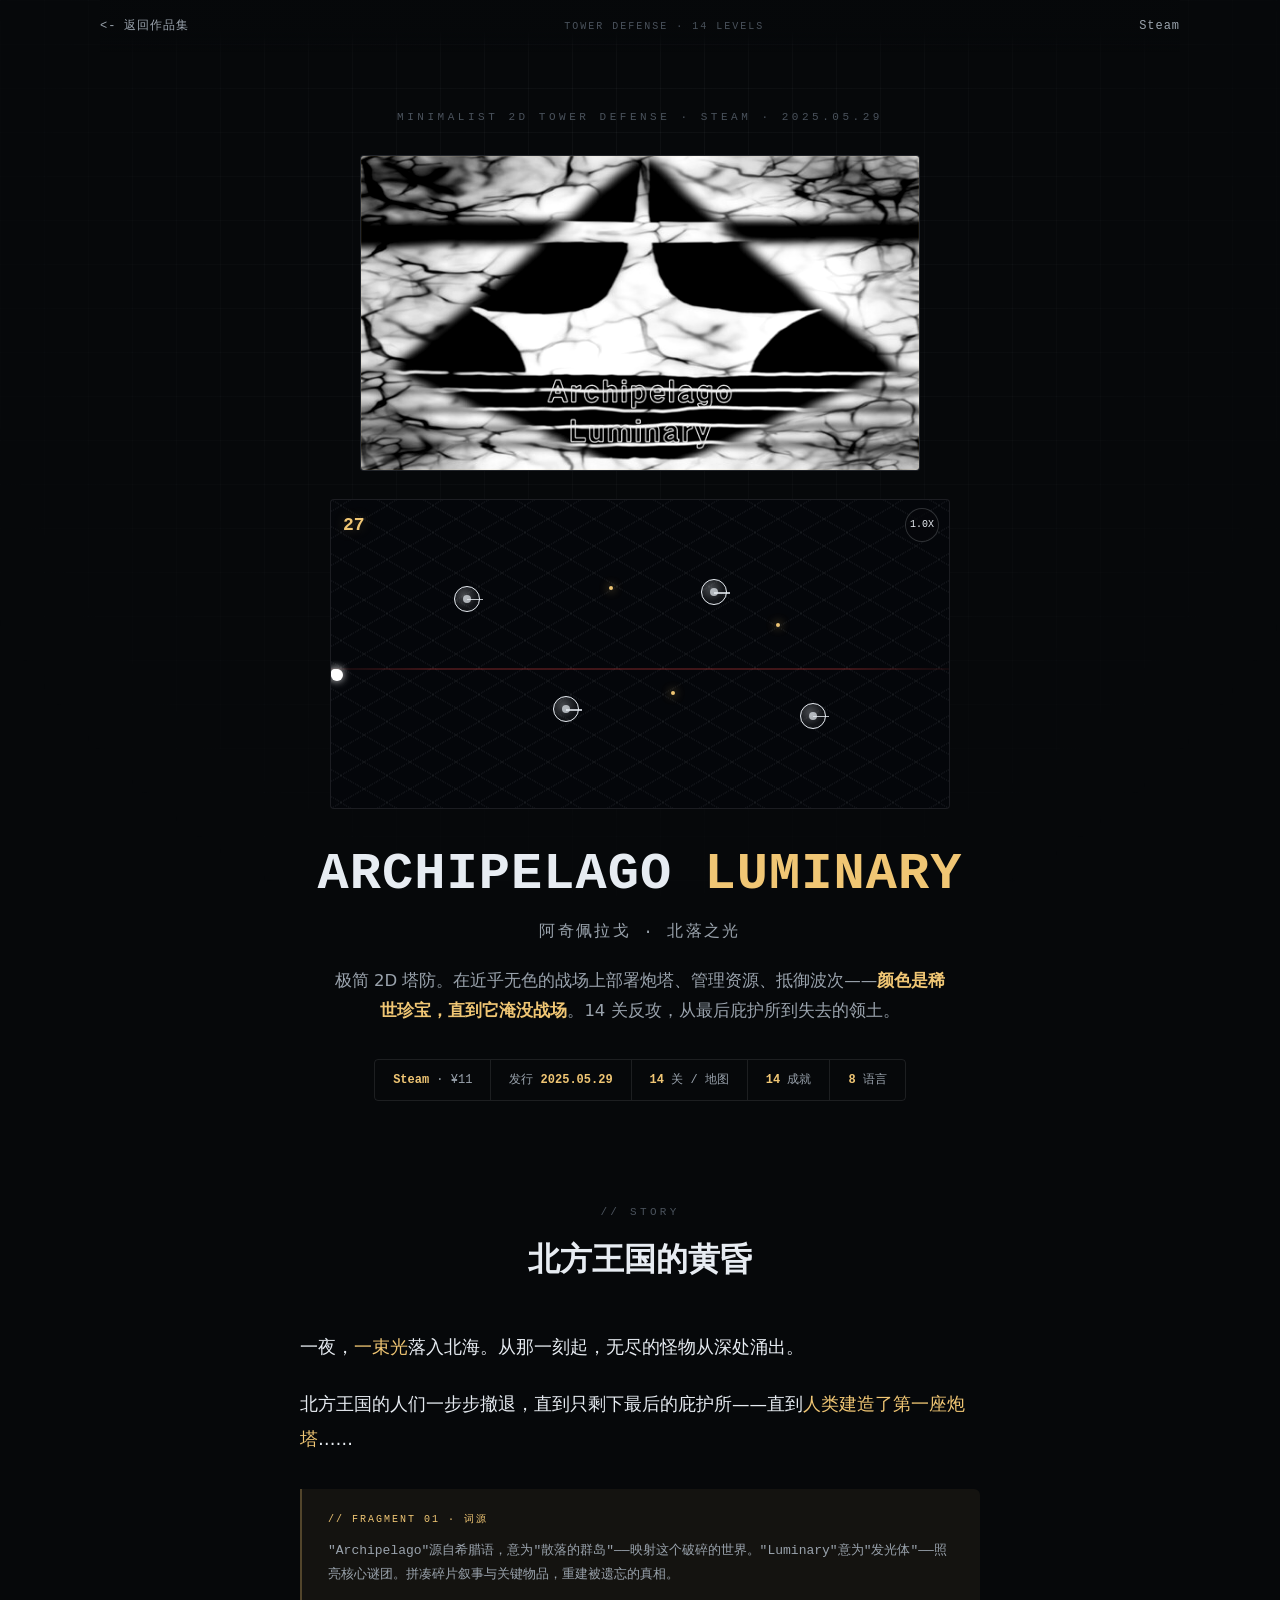
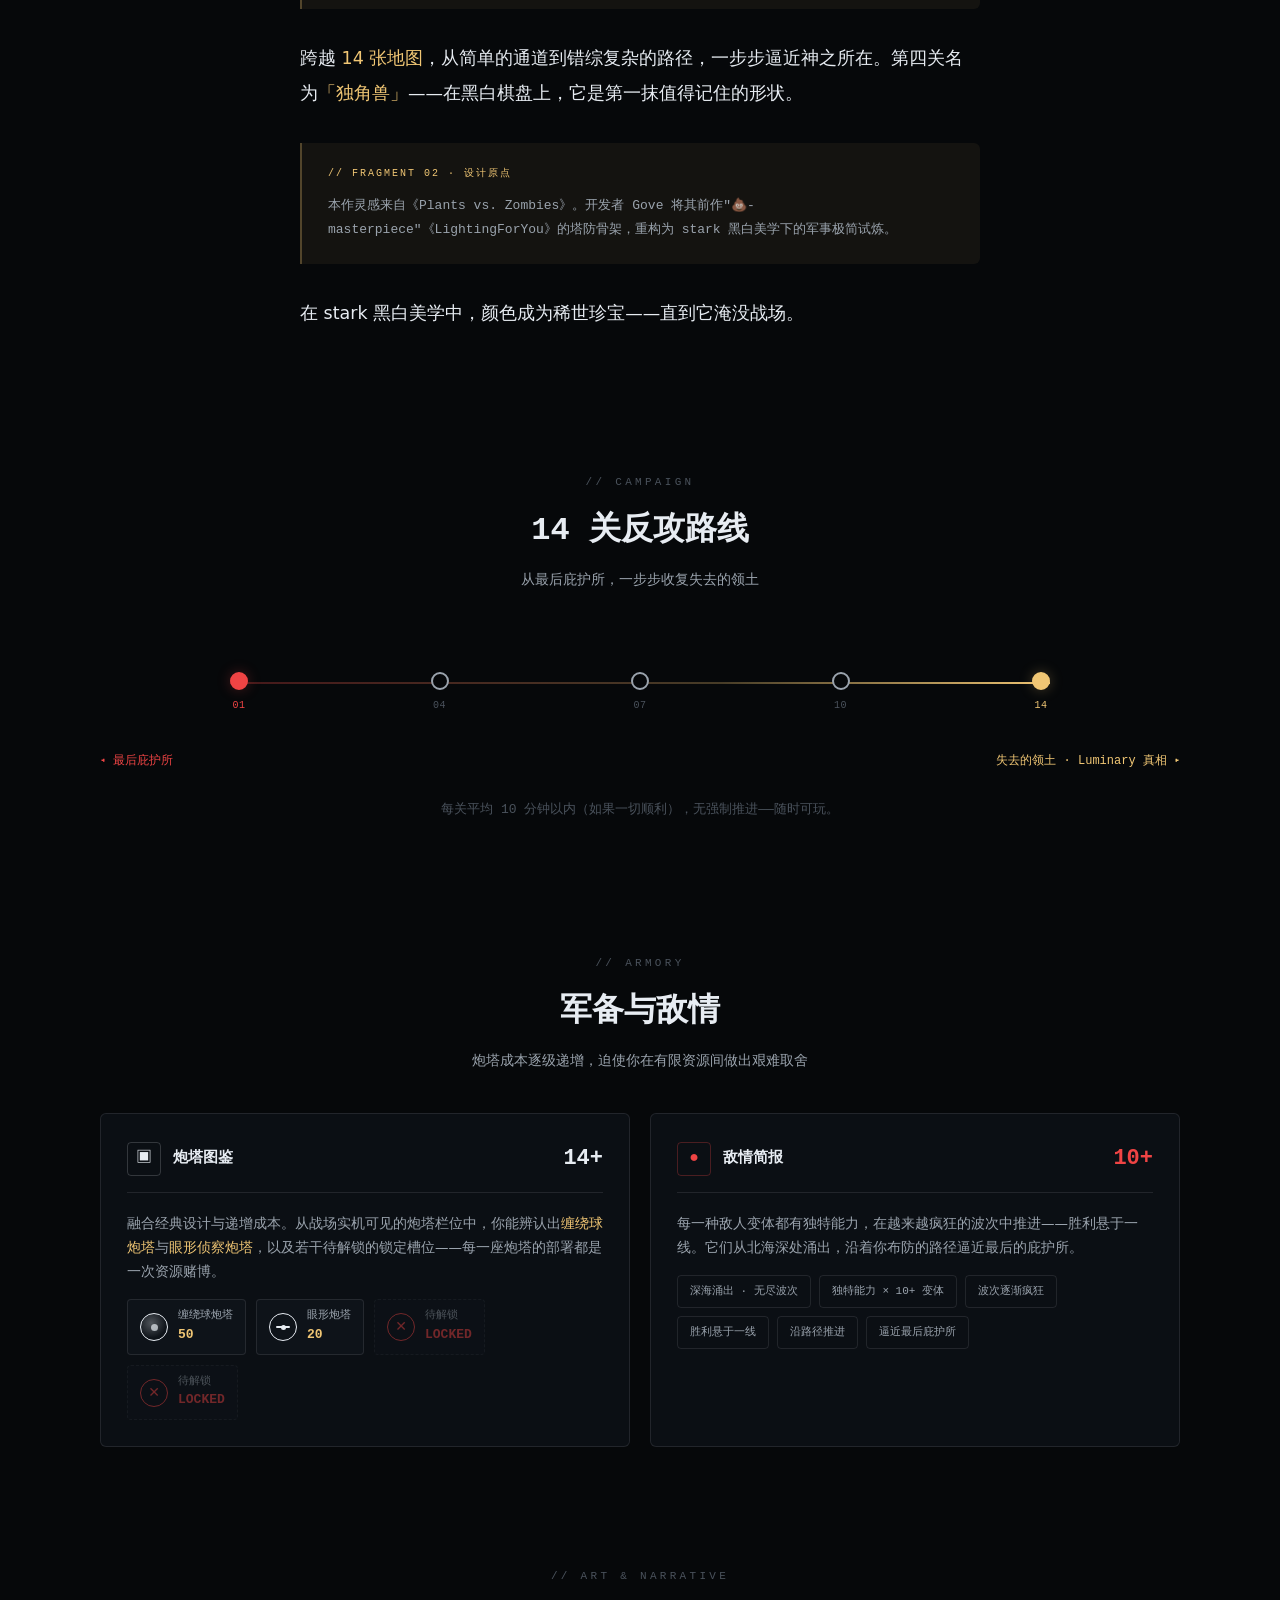
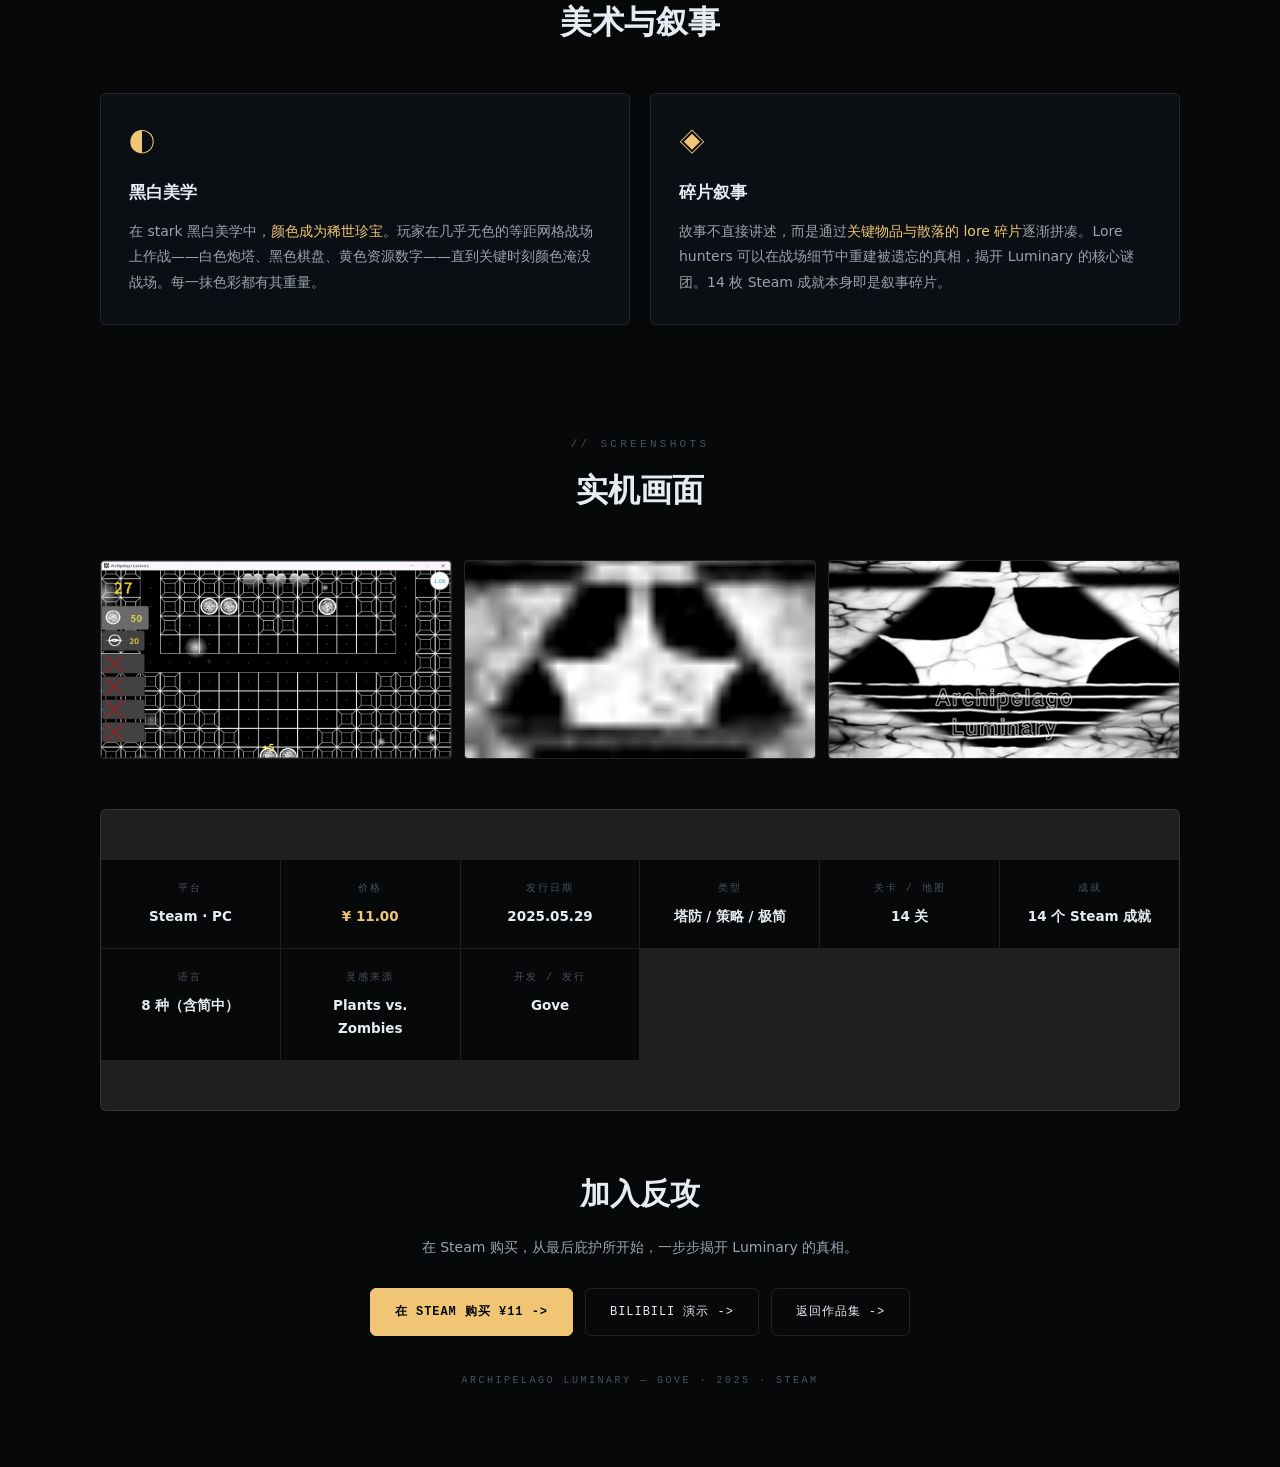
==== commit 70a7ee71: "再次升级质感" ====
--- a/games/archipelago-luminary/index.html
+++ b/games/archipelago-luminary/index.html
@@ -3,22 +3,25 @@
 <head>
   <meta charset="UTF-8" />
   <meta name="viewport" content="width=device-width, initial-scale=1.0" />
-  <title>Archipelago Luminary | Gove</title>
-  <meta name="description" content="Archipelago Luminary：极简 2D 塔防，黑白战场中颜色是稀缺的宝物。14 关从最后庇护所反攻至失去的领土。" />
+  <title>Archipelago Luminary · 阿奇佩拉戈：北落之光 | Gove</title>
+  <meta name="description" content="Archipelago Luminary：极简 2D 塔防。黑白战场中颜色是稀世珍宝。14 关从最后庇护所反攻至失去的领土。Steam ¥11。" />
   <style>
     :root {
       --bg: #06080a;
       --bg-soft: #0b0f14;
+      --bg-panel: #0e1319;
       --ink: #e7ecf2;
       --ink-dim: #9aa3ad;
       --faint: #4a525c;
       --gold: #f0c674;
-      --gold-dim: rgba(240, 198, 116, .3);
+      --gold-dim: rgba(240, 198, 116, .28);
+      --gold-faint: rgba(240, 198, 116, .06);
       --crimson: #ef4444;
-      --crimson-dim: rgba(239, 68, 68, .3);
+      --crimson-dim: rgba(239, 68, 68, .28);
       --line: rgba(231, 236, 242, 0.1);
-      --grid: rgba(231, 236, 242, 0.04);
-      --mono: ui-monospace, "Cascadia Code", "SF Mono", Consolas, monospace;
+      --line-strong: rgba(231, 236, 242, 0.18);
+      --grid: rgba(231, 236, 242, 0.045);
+      --mono: ui-monospace, "Cascadia Code", "SF Mono", Consolas, "Liberation Mono", monospace;
     }
 
     * { box-sizing: border-box; }
@@ -45,11 +48,13 @@
         linear-gradient(var(--grid) 1px, transparent 1px),
         linear-gradient(90deg, var(--grid) 1px, transparent 1px);
       background-size: 44px 44px;
-      mask-image: radial-gradient(circle at 50% 30%, black, transparent 85%);
+      mask-image: radial-gradient(circle at 50% 25%, black, transparent 85%);
+      -webkit-mask-image: radial-gradient(circle at 50% 25%, black, transparent 85%);
     }
 
     a { color: inherit; text-decoration: none; }
     img { display: block; max-width: 100%; }
+    button { font-family: inherit; }
 
     .wrap {
       position: relative;
@@ -60,133 +65,241 @@
 
     .mono { font-family: var(--mono); }
 
-    /* ---------- 顶部 ---------- */
+    /* ========== 顶部导航 ========== */
     .topbar {
       position: sticky;
       top: 0;
-      z-index: 10;
+      z-index: 20;
       display: flex;
       align-items: center;
       justify-content: space-between;
-      padding: 18px 0;
-      background: linear-gradient(180deg, rgba(6, 8, 10, 0.94), rgba(6, 8, 10, 0));
+      padding: 16px 0;
+      background: linear-gradient(180deg, rgba(6, 8, 10, 0.96) 60%, rgba(6, 8, 10, 0));
       font-size: 12px;
       letter-spacing: 0.08em;
     }
     .topbar a {
       color: var(--ink-dim);
-      transition: color 0.3s ease;
-    }
-    .topbar a:hover { color: var(--gold); }
+      transition: color .25s ease;
+      font-family: var(--mono);
+    }
+    .topbar a:hover, .topbar a:focus-visible { color: var(--gold); outline: none; }
     .topbar .back::before { content: "<- "; }
     .topbar .tag {
       color: var(--faint);
       text-transform: uppercase;
       font-family: var(--mono);
-    }
-
-    /* ---------- Hero ---------- */
+      font-size: 10px;
+      letter-spacing: .2em;
+    }
+
+    /* ========== Hero ========== */
     .hero {
-      padding: 70px 0 50px;
+      padding: 56px 0 40px;
       text-align: center;
     }
     .hero .kicker {
       font-family: var(--mono);
       color: var(--faint);
       font-size: 11px;
-      letter-spacing: 0.3em;
+      letter-spacing: 0.32em;
       text-transform: uppercase;
-      margin: 0 0 32px;
-    }
-    .battlefield-hero {
+      margin: 0 0 28px;
+    }
+
+    /* 封面主视觉 */
+    .keyart {
+      width: 100%;
+      max-width: 560px;
+      margin: 0 auto 28px;
+      border: 1px solid var(--line);
+      border-radius: 4px;
+      overflow: hidden;
+      position: relative;
+      background: var(--bg-soft);
+    }
+    .keyart img {
+      width: 100%;
+      aspect-ratio: 16 / 9;
+      object-fit: cover;
+      filter: grayscale(1) contrast(1.08);
+    }
+    .keyart::after {
+      content: "";
+      position: absolute;
+      inset: 0;
+      border-radius: 4px;
+      box-shadow: inset 0 0 0 1px rgba(240,198,116,.08);
+      pointer-events: none;
+    }
+
+    /* 等距战场动画 */
+    .battlefield {
       position: relative;
       width: 100%;
-      max-width: 560px;
-      aspect-ratio: 16 / 9;
+      max-width: 620px;
+      aspect-ratio: 16 / 8;
       margin: 0 auto 36px;
       border: 1px solid var(--line);
       border-radius: 4px;
+      background: #04060a;
+      overflow: hidden;
+    }
+    /* 等距菱形网格 */
+    .battlefield .iso-grid {
+      position: absolute;
+      inset: 0;
+      background-image:
+        linear-gradient(30deg, transparent 49.2%, rgba(231,236,242,.09) 49.6%, rgba(231,236,242,.09) 50.4%, transparent 50.8%),
+        linear-gradient(150deg, transparent 49.2%, rgba(231,236,242,.09) 49.6%, rgba(231,236,242,.09) 50.4%, transparent 50.8%);
+      background-size: 46px 27px;
+      background-position: center;
+    }
+    /* 敌人行进路径 */
+    .battlefield .path {
+      position: absolute;
+      left: -5%;
+      right: -5%;
+      top: 55%;
+      height: 2px;
+      background: linear-gradient(90deg, transparent, rgba(239,68,68,.25) 20%, rgba(239,68,68,.25) 80%, transparent);
+      transform: translateY(-50%);
+    }
+    /* 炮塔 */
+    .bf-turret {
+      position: absolute;
+      width: 26px; height: 26px;
+      transform: translate(-50%, -50%);
+      z-index: 2;
+    }
+    .bf-turret .orb {
+      width: 100%; height: 100%;
+      border-radius: 50%;
+      border: 1.5px solid var(--ink);
       background:
-        linear-gradient(rgba(231,236,242,.05) 1px, transparent 1px),
-        linear-gradient(90deg, rgba(231,236,242,.05) 1px, transparent 1px);
-      background-size: 28px 28px;
-      overflow: hidden;
-    }
-    .battlefield-hero .lane {
-      position: absolute;
-      left: 0; right: 0;
-      height: 1px;
-      background: rgba(231,236,242,.08);
-    }
-    .battlefield-hero .lane:nth-child(1) { top: 25%; }
-    .battlefield-hero .lane:nth-child(2) { top: 50%; }
-    .battlefield-hero .lane:nth-child(3) { top: 75%; }
-    .turret {
-      position: absolute;
-      width: 22px; height: 22px;
-      border: 2px solid var(--ink);
-      border-radius: 3px;
-      background: rgba(231,236,242,.08);
-    }
-    .turret::after {
+        radial-gradient(circle at 38% 35%, rgba(231,236,242,.25), transparent 60%),
+        rgba(231,236,242,.06);
+      position: relative;
+    }
+    .bf-turret .orb::after {
       content: "";
       position: absolute;
       top: 50%; left: 50%;
-      width: 10px; height: 2px;
+      width: 8px; height: 8px;
+      border-radius: 50%;
+      background: var(--ink);
+      transform: translate(-50%, -50%);
+      opacity: .7;
+    }
+    /* 炮管瞄准线 */
+    .bf-turret .barrel {
+      position: absolute;
+      top: 50%; left: 50%;
+      width: 16px; height: 1.5px;
       background: var(--ink);
       transform-origin: left center;
-      animation: turretAim 3s ease-in-out infinite;
-    }
-    @keyframes turretAim {
-      0%, 100% { transform: translateY(-50%) rotate(-10deg); }
-      50% { transform: translateY(-50%) rotate(50deg); }
-    }
-    .enemy {
-      position: absolute;
-      width: 14px; height: 14px;
+      animation: aim 3.4s ease-in-out infinite;
+      opacity: .8;
+    }
+    @keyframes aim {
+      0%, 100% { transform: rotate(-25deg); }
+      50% { transform: rotate(35deg); }
+    }
+    .bf-turret.t2 .barrel { animation-delay: -1.2s; animation-duration: 4s; }
+    .bf-turret.t3 .barrel { animation-delay: -2.1s; animation-duration: 3s; }
+
+    /* 敌人 */
+    .bf-enemy {
+      position: absolute;
+      top: 55%;
+      width: 10px; height: 10px;
       border-radius: 50%;
-      background: var(--crimson);
-      box-shadow: 0 0 8px var(--crimson-dim);
-      animation: enemyMove 6s linear infinite;
-    }
-    @keyframes enemyMove {
-      from { left: 100%; }
-      to { left: -20px; }
-    }
-    .gold-spark {
-      position: absolute;
-      width: 5px; height: 5px;
+      background: #fff;
+      box-shadow: 0 0 10px rgba(255,255,255,.6);
+      animation: march 7s linear infinite;
+      z-index: 1;
+    }
+    .bf-enemy.e2 { animation-delay: -2.3s; animation-duration: 8.5s; width: 8px; height: 8px; }
+    .bf-enemy.e3 { animation-delay: -4.8s; animation-duration: 6s; width: 12px; height: 12px; }
+    @keyframes march {
+      from { left: -3%; opacity: 0; }
+      8% { opacity: 1; }
+      92% { opacity: 1; }
+      to { left: 101%; opacity: 0; }
+    }
+
+    /* 金色火花——战场上稀有的颜色 */
+    .bf-spark {
+      position: absolute;
+      width: 4px; height: 4px;
       border-radius: 50%;
       background: var(--gold);
-      box-shadow: 0 0 8px var(--gold);
-      animation: spark 2.5s ease-in-out infinite;
+      box-shadow: 0 0 10px var(--gold), 0 0 20px var(--gold-dim);
+      animation: spark 3s ease-in-out infinite;
+      z-index: 3;
     }
     @keyframes spark {
-      0%, 100% { opacity: 0; transform: scale(0); }
-      50% { opacity: 1; transform: scale(1); }
-    }
+      0%, 100% { opacity: 0; transform: scale(.4); }
+      40% { opacity: 1; transform: scale(1.3); }
+      60% { opacity: .8; transform: scale(1); }
+    }
+
+    /* 资源数字角标（致敬实机 UI） */
+    .bf-resource {
+      position: absolute;
+      top: 10px; left: 12px;
+      font-family: var(--mono);
+      font-size: 18px;
+      font-weight: 700;
+      color: var(--gold);
+      z-index: 4;
+      text-shadow: 0 0 12px var(--gold-dim);
+    }
+    .bf-speed {
+      position: absolute;
+      top: 8px; right: 10px;
+      width: 34px; height: 34px;
+      border-radius: 50%;
+      border: 1px solid var(--line-strong);
+      background: rgba(6,8,10,.7);
+      color: var(--ink);
+      font-family: var(--mono);
+      font-size: 10px;
+      display: flex;
+      align-items: center;
+      justify-content: center;
+      z-index: 4;
+    }
+
     .hero h1 {
       margin: 0;
       font-family: var(--mono);
-      font-size: clamp(28px, 6vw, 56px);
+      font-size: clamp(26px, 5.5vw, 52px);
       font-weight: 700;
       color: var(--ink);
       letter-spacing: 0.02em;
-      line-height: 1.2;
+      line-height: 1.15;
     }
     .hero h1 .gold { color: var(--gold); }
+    .hero .cn {
+      margin: 14px 0 0;
+      font-family: var(--mono);
+      font-size: clamp(13px, 2vw, 16px);
+      color: var(--ink-dim);
+      letter-spacing: 0.15em;
+    }
     .hero .sub {
-      margin: 22px auto 0;
-      max-width: 600px;
+      margin: 20px auto 0;
+      max-width: 620px;
       color: var(--ink-dim);
-      font-size: clamp(14px, 2vw, 17px);
-      line-height: 1.8;
+      font-size: clamp(14px, 2vw, 16.5px);
+      line-height: 1.85;
     }
     .hero .sub b { color: var(--gold); font-weight: 600; }
 
     /* 信息条 */
     .meta-bar {
-      margin: 36px auto 0;
+      margin: 32px auto 0;
       display: flex;
       justify-content: center;
       flex-wrap: wrap;
@@ -198,7 +311,7 @@
       font-family: var(--mono);
     }
     .meta-bar .item {
-      padding: 10px 20px;
+      padding: 10px 18px;
       font-size: 12px;
       color: var(--ink-dim);
       border-right: 1px solid var(--line);
@@ -207,15 +320,15 @@
     .meta-bar .item:last-child { border-right: none; }
     .meta-bar .item b { color: var(--gold); font-weight: 600; }
 
-    /* ---------- 滚动浮现 ---------- */
+    /* ========== 滚动浮现 ========== */
     .reveal {
       opacity: 0;
-      transform: translateY(28px);
-      transition: opacity 0.9s ease, transform 0.9s ease;
+      transform: translateY(26px);
+      transition: opacity .8s ease, transform .8s ease;
     }
     .reveal.in { opacity: 1; transform: none; }
 
-    /* ---------- 章节标题 ---------- */
+    /* ========== 章节标题 ========== */
     .section-head {
       text-align: center;
       margin-bottom: 40px;
@@ -231,7 +344,7 @@
     .section-head h2 {
       margin: 0;
       font-family: var(--mono);
-      font-size: clamp(22px, 3.6vw, 34px);
+      font-size: clamp(22px, 3.6vw, 32px);
       font-weight: 700;
       color: var(--ink);
     }
@@ -241,58 +354,56 @@
       font-size: 14px;
     }
 
-    /* ---------- 故事区 ---------- */
-    .story {
-      padding: 70px 0;
-    }
-    .story-body {
-      max-width: 680px;
-      margin: 0 auto;
-    }
+    /* ========== 故事区 ========== */
+    .story { padding: 60px 0; }
+    .story-body { max-width: 680px; margin: 0 auto; }
     .story p {
-      margin: 0 0 24px;
-      font-size: clamp(15px, 2vw, 18px);
+      margin: 0 0 22px;
+      font-size: clamp(15px, 2vw, 17.5px);
       line-height: 2;
       color: var(--ink);
     }
     .story p .gold { color: var(--gold); }
     .story p .crimson { color: var(--crimson); }
+
     .story-fragment {
-      margin: 36px 0;
-      padding: 20px 24px;
+      margin: 32px 0;
+      padding: 22px 26px;
       border-left: 2px solid var(--gold-dim);
-      background: rgba(240,198,116,.04);
+      background: var(--gold-faint);
       border-radius: 0 6px 6px 0;
       font-family: var(--mono);
       font-size: 13px;
       color: var(--ink-dim);
-      line-height: 1.8;
+      line-height: 1.85;
     }
     .story-fragment .label {
       font-size: 10px;
       letter-spacing: 0.2em;
       text-transform: uppercase;
       color: var(--gold);
-      margin-bottom: 8px;
-    }
-
-    /* ---------- 反攻进度 ---------- */
-    .campaign {
-      padding: 70px 0;
-    }
+      margin-bottom: 10px;
+    }
+    .story-fragment + .story-fragment {
+      border-left-color: var(--crimson-dim);
+      background: rgba(239,68,68,.04);
+    }
+    .story-fragment + .story-fragment .label { color: var(--crimson); }
+
+    /* ========== 反攻路线 ========== */
+    .campaign { padding: 60px 0; }
     .campaign-track {
       position: relative;
-      max-width: 800px;
+      max-width: 820px;
       margin: 0 auto;
-      padding: 40px 0;
+      padding: 40px 0 20px;
     }
     .campaign-line {
       position: absolute;
-      top: 50%;
+      top: 50px;
       left: 0; right: 0;
       height: 2px;
-      background: linear-gradient(90deg, var(--crimson-dim), var(--gold-dim), var(--ink-dim));
-      transform: translateY(-50%);
+      background: linear-gradient(90deg, var(--crimson-dim), var(--gold-dim) 60%, var(--gold));
     }
     .campaign-nodes {
       display: flex;
@@ -303,28 +414,37 @@
       display: flex;
       flex-direction: column;
       align-items: center;
-      gap: 12px;
+      gap: 10px;
       cursor: pointer;
-      transition: transform 0.3s;
-    }
-    .camp-node:hover { transform: translateY(-4px); }
+      background: none;
+      border: none;
+      padding: 0;
+      transition: transform .25s;
+    }
+    .camp-node:hover, .camp-node:focus-visible { transform: translateY(-4px); outline: none; }
     .camp-node .dot {
       width: 18px; height: 18px;
       border-radius: 50%;
       border: 2px solid var(--ink-dim);
       background: var(--bg);
-      transition: all 0.3s;
-      position: relative;
-      z-index: 1;
-    }
-    .camp-node.start .dot { border-color: var(--crimson); background: var(--crimson); box-shadow: 0 0 12px var(--crimson-dim); }
-    .camp-node.end .dot { border-color: var(--gold); background: var(--gold); box-shadow: 0 0 12px var(--gold-dim); }
-    .camp-node:hover .dot { transform: scale(1.3); }
+      transition: all .25s;
+    }
+    .camp-node.start .dot {
+      border-color: var(--crimson);
+      background: var(--crimson);
+      box-shadow: 0 0 14px var(--crimson-dim);
+    }
+    .camp-node.end .dot {
+      border-color: var(--gold);
+      background: var(--gold);
+      box-shadow: 0 0 14px var(--gold-dim);
+    }
+    .camp-node:hover .dot, .camp-node:focus-visible .dot { transform: scale(1.3); }
     .camp-node .label {
       font-family: var(--mono);
       font-size: 10px;
       color: var(--faint);
-      letter-spacing: 0.05em;
+      letter-spacing: .05em;
       white-space: nowrap;
     }
     .camp-node.start .label { color: var(--crimson); }
@@ -332,7 +452,7 @@
     .campaign-labels {
       display: flex;
       justify-content: space-between;
-      margin-top: 24px;
+      margin-top: 20px;
       font-family: var(--mono);
       font-size: 12px;
     }
@@ -340,124 +460,202 @@
     .campaign-labels .end { color: var(--gold); }
     .campaign-note {
       text-align: center;
-      margin-top: 32px;
+      margin-top: 28px;
       color: var(--faint);
       font-size: 13px;
       font-family: var(--mono);
     }
 
-    /* ---------- 军备图鉴 ---------- */
-    .armory {
-      padding: 70px 0;
-    }
+    /* ========== 军备图鉴 ========== */
+    .armory { padding: 60px 0; }
     .armory-grid {
       display: grid;
       grid-template-columns: 1fr 1fr;
-      gap: 24px;
+      gap: 20px;
     }
     .armory-panel {
       border: 1px solid var(--line);
       border-radius: 6px;
       background: var(--bg-soft);
-      padding: 28px;
+      padding: 26px;
     }
     .armory-panel .panel-head {
       display: flex;
       align-items: center;
       gap: 12px;
-      margin-bottom: 20px;
-      padding-bottom: 16px;
+      margin-bottom: 18px;
+      padding-bottom: 14px;
       border-bottom: 1px solid var(--line);
     }
     .armory-panel .panel-icon {
-      width: 36px; height: 36px;
+      width: 34px; height: 34px;
       border-radius: 4px;
       display: flex;
       align-items: center;
       justify-content: center;
-      font-size: 18px;
-    }
-    .armory-panel.turrets .panel-icon { border: 1px solid var(--ink-dim); }
-    .armory-panel.enemies .panel-icon { border: 1px solid var(--crimson-dim); }
+      font-family: var(--mono);
+      font-size: 16px;
+      flex-shrink: 0;
+    }
+    .armory-panel.turrets .panel-icon { border: 1px solid var(--line-strong); color: var(--ink); }
+    .armory-panel.enemies .panel-icon { border: 1px solid var(--crimson-dim); color: var(--crimson); }
     .armory-panel h3 {
       margin: 0;
       font-family: var(--mono);
-      font-size: 16px;
+      font-size: 15px;
       font-weight: 700;
     }
     .armory-panel .count {
       margin-left: auto;
       font-family: var(--mono);
-      font-size: 24px;
+      font-size: 22px;
       font-weight: 700;
     }
     .armory-panel.turrets .count { color: var(--ink); }
     .armory-panel.enemies .count { color: var(--crimson); }
-    .armory-list {
+
+    .armory-desc {
+      margin: 0 0 16px;
+      font-size: 13.5px;
+      color: var(--ink-dim);
+      line-height: 1.8;
+    }
+    .armory-desc .gold { color: var(--gold); }
+
+    /* 实机可见的炮塔卡牌 */
+    .turret-cards {
+      display: flex;
+      gap: 10px;
+      flex-wrap: wrap;
+    }
+    .turret-card {
+      display: flex;
+      align-items: center;
+      gap: 10px;
+      padding: 8px 12px;
+      border: 1px solid var(--line);
+      border-radius: 4px;
+      background: var(--bg-panel);
+    }
+    .turret-card .t-icon {
+      width: 28px; height: 28px;
+      border-radius: 50%;
+      border: 1.5px solid var(--ink);
+      display: flex;
+      align-items: center;
+      justify-content: center;
+      flex-shrink: 0;
+      position: relative;
+    }
+    .turret-card .t-icon.orb {
+      background: radial-gradient(circle at 40% 35%, rgba(231,236,242,.3), transparent 65%);
+    }
+    .turret-card .t-icon.orb::after {
+      content: "";
+      width: 7px; height: 7px;
+      border-radius: 50%;
+      background: var(--ink);
+      opacity: .7;
+    }
+    .turret-card .t-icon.eye::before {
+      content: "";
+      width: 14px; height: 2px;
+      background: var(--ink);
+      border-radius: 2px;
+    }
+    .turret-card .t-icon.eye::after {
+      content: "";
+      position: absolute;
+      width: 5px; height: 5px;
+      border-radius: 50%;
+      background: var(--ink);
+    }
+    .turret-card .t-name {
+      font-family: var(--mono);
+      font-size: 11px;
+      color: var(--ink-dim);
+      line-height: 1.4;
+    }
+    .turret-card .t-cost {
+      font-family: var(--mono);
+      font-size: 13px;
+      font-weight: 700;
+      color: var(--gold);
+    }
+    .turret-card.locked {
+      opacity: .45;
+      border-style: dashed;
+    }
+    .turret-card.locked .t-icon {
+      border-color: var(--crimson);
+      border-style: solid;
+    }
+    .turret-card.locked .t-icon::before {
+      content: "✕";
+      color: var(--crimson);
+      font-size: 14px;
+      font-weight: 700;
+    }
+    .turret-card.locked .t-icon.orb::after,
+    .turret-card.locked .t-icon.eye::after { display: none; }
+
+    .enemy-list {
       display: flex;
       flex-wrap: wrap;
       gap: 8px;
     }
-    .armory-item {
+    .enemy-tag {
       padding: 6px 12px;
       border: 1px solid var(--line);
       border-radius: 4px;
       font-family: var(--mono);
       font-size: 11px;
       color: var(--ink-dim);
-      transition: all 0.3s;
-      cursor: default;
-    }
-    .armory-item:hover {
-      border-color: var(--gold-dim);
-      color: var(--gold);
-      background: rgba(240,198,116,.06);
-    }
-    .armory-panel.enemies .armory-item:hover {
+      transition: all .25s;
+    }
+    .enemy-tag:hover {
       border-color: var(--crimson-dim);
       color: var(--crimson);
       background: rgba(239,68,68,.06);
     }
 
-    /* ---------- 美术与叙事 ---------- */
-    .art-narrative {
-      padding: 70px 0;
-    }
+    /* ========== 美术与叙事 ========== */
+    .art-narrative { padding: 60px 0; }
     .an-grid {
       display: grid;
       grid-template-columns: 1fr 1fr;
-      gap: 24px;
+      gap: 20px;
     }
     .an-card {
-      padding: 32px;
+      padding: 28px;
       border: 1px solid var(--line);
       border-radius: 6px;
       background: var(--bg-soft);
-      transition: border-color 0.4s;
+      transition: border-color .35s;
     }
     .an-card:hover { border-color: var(--gold-dim); }
     .an-card .an-icon {
-      font-size: 28px;
-      margin-bottom: 16px;
+      font-size: 26px;
+      margin-bottom: 14px;
+      color: var(--gold);
+      font-family: var(--mono);
     }
     .an-card h3 {
-      margin: 0 0 12px;
-      font-family: var(--mono);
-      font-size: 18px;
+      margin: 0 0 10px;
+      font-family: var(--mono);
+      font-size: 17px;
       font-weight: 700;
     }
     .an-card p {
       margin: 0;
       font-size: 14px;
       color: var(--ink-dim);
-      line-height: 1.8;
+      line-height: 1.85;
     }
     .an-card p .gold { color: var(--gold); }
 
-    /* ---------- 截图 ---------- */
-    .media {
-      padding: 60px 0;
-    }
+    /* ========== 截图 ========== */
+    .media { padding: 50px 0; }
     .media-grid {
       display: grid;
       grid-template-columns: repeat(3, 1fr);
@@ -471,10 +669,9 @@
       cursor: pointer;
       background: var(--bg-soft);
       padding: 0;
-      transition: border-color 0.3s, transform 0.3s;
-    }
-    .shot:hover,
-    .shot:focus-visible {
+      transition: border-color .25s, transform .25s;
+    }
+    .shot:hover, .shot:focus-visible {
       border-color: var(--gold-dim);
       transform: translateY(-3px);
       outline: none;
@@ -483,20 +680,19 @@
       width: 100%;
       aspect-ratio: 16 / 9;
       object-fit: cover;
-      filter: grayscale(.3) contrast(1.05);
-      transition: filter 0.5s, transform 0.5s;
-    }
-    .shot:hover img,
-    .shot:focus-visible img {
+      filter: grayscale(.25) contrast(1.05);
+      transition: filter .4s, transform .4s;
+    }
+    .shot:hover img, .shot:focus-visible img {
       filter: grayscale(0) contrast(1.1);
-      transform: scale(1.04);
-    }
-
-    /* ---------- 信息栏 ---------- */
+      transform: scale(1.03);
+    }
+
+    /* ========== 信息栏 ========== */
     .info-grid {
-      padding: 60px 0;
+      padding: 50px 0;
       display: grid;
-      grid-template-columns: repeat(auto-fit, minmax(170px, 1fr));
+      grid-template-columns: repeat(auto-fit, minmax(160px, 1fr));
       gap: 1px;
       background: var(--line);
       border: 1px solid var(--line);
@@ -505,7 +701,7 @@
     }
     .info-cell {
       background: var(--bg);
-      padding: 22px;
+      padding: 20px;
       text-align: center;
     }
     .info-cell .label {
@@ -517,25 +713,26 @@
       margin: 0 0 8px;
     }
     .info-cell .value {
-      font-size: 14px;
+      font-size: 13.5px;
       color: var(--ink);
       font-weight: 600;
+      margin: 0;
     }
     .info-cell .value.gold { color: var(--gold); }
 
-    /* ---------- 底部 ---------- */
+    /* ========== 底部 ========== */
     .bottom {
-      padding: 70px 0 60px;
+      padding: 60px 0 50px;
       text-align: center;
     }
     .bottom h2 {
       margin: 0 0 14px;
       font-family: var(--mono);
-      font-size: clamp(22px, 3.6vw, 32px);
+      font-size: clamp(22px, 3.6vw, 30px);
       color: var(--ink);
     }
     .bottom p {
-      margin: 0 0 30px;
+      margin: 0 0 28px;
       color: var(--ink-dim);
       font-size: 14px;
     }
@@ -549,7 +746,7 @@
       display: inline-flex;
       align-items: center;
       gap: 8px;
-      padding: 13px 26px;
+      padding: 13px 24px;
       border: 1px solid var(--line);
       border-radius: 6px;
       color: var(--ink);
@@ -557,12 +754,13 @@
       font-size: 12px;
       letter-spacing: 0.08em;
       text-transform: uppercase;
-      transition: all 0.3s;
-    }
-    .bottom .links a:hover {
+      transition: all .25s;
+    }
+    .bottom .links a:hover, .bottom .links a:focus-visible {
       border-color: var(--gold);
       color: var(--gold);
-      background: rgba(240,198,116,.06);
+      background: var(--gold-faint);
+      outline: none;
     }
     .bottom .links a.primary {
       border-color: var(--gold);
@@ -570,12 +768,13 @@
       background: var(--gold);
       font-weight: 700;
     }
-    .bottom .links a.primary:hover {
+    .bottom .links a.primary:hover, .bottom .links a.primary:focus-visible {
       background: #f5d48a;
       box-shadow: 0 0 40px rgba(240,198,116,.25);
+      color: var(--bg);
     }
     .bottom .sign {
-      margin-top: 40px;
+      margin-top: 36px;
       color: var(--faint);
       font-family: var(--mono);
       font-size: 10px;
@@ -583,18 +782,57 @@
       text-transform: uppercase;
     }
 
-    /* ---------- 响应式 ---------- */
+    /* ========== Lightbox ========== */
+    .lightbox {
+      position: fixed;
+      inset: 0;
+      z-index: 100;
+      display: none;
+      align-items: center;
+      justify-content: center;
+      padding: 24px;
+      background: rgba(0,0,0,.94);
+      cursor: zoom-out;
+    }
+    .lightbox.open { display: flex; }
+    .lightbox img {
+      max-width: min(1000px, 96vw);
+      max-height: 88vh;
+      border-radius: 6px;
+      box-shadow: 0 30px 100px rgba(0,0,0,.6);
+    }
+    .lightbox .lb-close {
+      position: absolute;
+      top: 20px; right: 24px;
+      background: none;
+      border: none;
+      color: var(--ink-dim);
+      font-size: 28px;
+      cursor: pointer;
+      font-family: var(--mono);
+      line-height: 1;
+    }
+    .lightbox .lb-close:hover, .lightbox .lb-close:focus-visible { color: var(--gold); outline: none; }
+
+    /* ========== 响应式 ========== */
     @media (max-width: 860px) {
       .armory-grid, .an-grid { grid-template-columns: 1fr; }
       .media-grid { grid-template-columns: 1fr 1fr; }
-      .campaign-nodes { flex-wrap: wrap; gap: 20px; justify-content: center; }
+      .campaign-nodes { flex-wrap: wrap; gap: 24px 16px; justify-content: center; }
       .campaign-line { display: none; }
+      .campaign-labels { justify-content: center; gap: 20px; }
     }
     @media (max-width: 520px) {
       .media-grid { grid-template-columns: 1fr; }
-      .meta-bar { border-radius: 6px; }
-      .meta-bar .item { border-right: none; border-bottom: 1px solid var(--line); width: 100%; text-align: center; }
+      .meta-bar { border-radius: 6px; width: 100%; }
+      .meta-bar .item {
+        border-right: none;
+        border-bottom: 1px solid var(--line);
+        width: 100%;
+        text-align: center;
+      }
       .meta-bar .item:last-child { border-bottom: none; }
+      .hero { padding: 36px 0 30px; }
     }
 
     @media (prefers-reduced-motion: reduce) {
@@ -609,6 +847,7 @@
 </head>
 <body>
   <div class="wrap">
+    <!-- 顶部导航 -->
     <div class="topbar">
       <a class="back" href="../../index.html">返回作品集</a>
       <span class="tag">TOWER DEFENSE · 14 LEVELS</span>
@@ -617,28 +856,52 @@
 
     <!-- Hero -->
     <section class="hero">
-      <p class="kicker reveal">MINIMALIST 2D TOWER DEFENSE · STEAM · 2025</p>
-      <div class="battlefield-hero reveal">
-        <div class="lane"></div>
-        <div class="lane"></div>
-        <div class="lane"></div>
-        <div class="turret" style="top:18%;left:12%;"></div>
-        <div class="turret" style="top:44%;left:28%;"></div>
-        <div class="turret" style="top:68%;left:15%;"></div>
-        <div class="turret" style="top:35%;left:52%;"></div>
-        <div class="turret" style="top:58%;left:68%;"></div>
-        <div class="enemy" style="top:20%;animation-delay:0s;"></div>
-        <div class="enemy" style="top:46%;animation-delay:2s;"></div>
-        <div class="enemy" style="top:70%;animation-delay:4s;"></div>
-        <div class="gold-spark" style="top:30%;left:40%;animation-delay:.5s;"></div>
-        <div class="gold-spark" style="top:55%;left:60%;animation-delay:1.5s;"></div>
-        <div class="gold-spark" style="top:40%;left:78%;animation-delay:2.5s;"></div>
-      </div>
+      <p class="kicker reveal">MINIMALIST 2D TOWER DEFENSE · STEAM · 2025.05.29</p>
+
+      <div class="keyart reveal">
+        <img src="cover.jpg" alt="Archipelago Luminary 封面：黑白裂纹石纹背景上的白色锚形徽标" />
+      </div>
+
+      <div class="battlefield reveal" aria-hidden="true">
+        <div class="iso-grid"></div>
+        <div class="path"></div>
+        <div class="bf-resource">27</div>
+        <div class="bf-speed">1.0X</div>
+        <!-- 炮塔 -->
+        <div class="bf-turret" style="top:32%;left:22%;">
+          <div class="orb"></div>
+          <div class="barrel"></div>
+        </div>
+        <div class="bf-turret t2" style="top:68%;left:38%;">
+          <div class="orb"></div>
+          <div class="barrel"></div>
+        </div>
+        <div class="bf-turret t3" style="top:30%;left:62%;">
+          <div class="orb"></div>
+          <div class="barrel"></div>
+        </div>
+        <div class="bf-turret t2" style="top:70%;left:78%;">
+          <div class="orb"></div>
+          <div class="barrel"></div>
+        </div>
+        <!-- 敌人推进 -->
+        <div class="bf-enemy"></div>
+        <div class="bf-enemy e2"></div>
+        <div class="bf-enemy e3"></div>
+        <!-- 金色火花 -->
+        <div class="bf-spark" style="top:28%;left:45%;animation-delay:.4s;"></div>
+        <div class="bf-spark" style="top:62%;left:55%;animation-delay:1.6s;"></div>
+        <div class="bf-spark" style="top:40%;left:72%;animation-delay:2.4s;"></div>
+      </div>
+
       <h1 class="reveal">ARCHIPELAGO <span class="gold">LUMINARY</span></h1>
-      <p class="sub reveal">极简 2D 塔防。<b>黑白战场中，颜色是稀缺的宝物</b>——直到它淹没战场。14 关反攻，从最后庇护所到失去的领土。</p>
+      <p class="cn reveal">阿奇佩拉戈 · 北落之光</p>
+      <p class="sub reveal">极简 2D 塔防。在近乎无色的战场上部署炮塔、管理资源、抵御波次——<b>颜色是稀世珍宝，直到它淹没战场</b>。14 关反攻，从最后庇护所到失去的领土。</p>
+
       <div class="meta-bar reveal">
         <div class="item"><b>Steam</b> · ¥11</div>
         <div class="item">发行 <b>2025.05.29</b></div>
+        <div class="item"><b>14</b> 关 / 地图</div>
         <div class="item"><b>14</b> 成就</div>
         <div class="item"><b>8</b> 语言</div>
       </div>
@@ -653,16 +916,24 @@
       <div class="story-body">
         <p class="reveal">一夜，<span class="gold">一束光</span>落入北海。从那一刻起，无尽的怪物从深处涌出。</p>
         <p class="reveal">北方王国的人们一步步撤退，直到只剩下最后的庇护所——直到<span class="gold">人类建造了第一座炮塔</span>……</p>
+
         <div class="story-fragment reveal">
-          <div class="label">// FRAGMENT 01 · 关键物</div>
-          "散落的岛屿"（Archipelago）映射破碎的世界，"发光体"（Luminary）照亮核心谜团。拼凑碎片叙事与关键物品，重建被遗忘的真相。
+          <div class="label">// FRAGMENT 01 · 词源</div>
+          "Archipelago"源自希腊语，意为"散落的群岛"——映射这个破碎的世界。"Luminary"意为"发光体"——照亮核心谜团。拼凑碎片叙事与关键物品，重建被遗忘的真相。
         </div>
-        <p class="reveal">跨越 <span class="gold">14 张地图</span>，从简单的通道到错综复杂的路径，一步步逼近神之所在。</p>
+
+        <p class="reveal">跨越 <span class="gold">14 张地图</span>，从简单的通道到错综复杂的路径，一步步逼近神之所在。第四关名为<span class="gold">「独角兽」</span>——在黑白棋盘上，它是第一抹值得记住的形状。</p>
+
+        <div class="story-fragment reveal">
+          <div class="label">// FRAGMENT 02 · 设计原点</div>
+          本作灵感来自《Plants vs. Zombies》。开发者 Gove 将其前作"💩-masterpiece"《LightingForYou》的塔防骨架，重构为 stark 黑白美学下的军事极简试炼。
+        </div>
+
         <p class="reveal">在 stark 黑白美学中，颜色成为稀世珍宝——直到它淹没战场。</p>
       </div>
     </section>
 
-    <!-- 反攻进度 -->
+    <!-- 反攻路线 -->
     <section class="campaign">
       <div class="section-head reveal">
         <p class="kicker">// Campaign</p>
@@ -672,26 +943,26 @@
       <div class="campaign-track reveal">
         <div class="campaign-line"></div>
         <div class="campaign-nodes">
-          <div class="camp-node start"><div class="dot"></div><div class="label">01</div></div>
-          <div class="camp-node"><div class="dot"></div><div class="label">04</div></div>
-          <div class="camp-node"><div class="dot"></div><div class="label">07</div></div>
-          <div class="camp-node"><div class="dot"></div><div class="label">10</div></div>
-          <div class="camp-node end"><div class="dot"></div><div class="label">14</div></div>
+          <button class="camp-node start" type="button" aria-label="第 1 关：最后庇护所"><div class="dot"></div><div class="label">01</div></button>
+          <button class="camp-node" type="button" aria-label="第 4 关：独角兽"><div class="dot"></div><div class="label">04</div></button>
+          <button class="camp-node" type="button" aria-label="第 7 关"><div class="dot"></div><div class="label">07</div></button>
+          <button class="camp-node" type="button" aria-label="第 10 关"><div class="dot"></div><div class="label">10</div></button>
+          <button class="camp-node end" type="button" aria-label="第 14 关：Luminary 真相"><div class="dot"></div><div class="label">14</div></button>
         </div>
       </div>
       <div class="campaign-labels reveal">
-        <span class="start">最后庇护所</span>
-        <span class="end">失去的领土 · Luminary 真相</span>
+        <span class="start">◂ 最后庇护所</span>
+        <span class="end">失去的领土 · Luminary 真相 ▸</span>
       </div>
       <p class="campaign-note reveal">每关平均 10 分钟以内（如果一切顺利），无强制推进——随时可玩。</p>
     </section>
 
-    <!-- 军备图鉴 -->
+    <!-- 军备与敌情 -->
     <section class="armory">
       <div class="section-head reveal">
         <p class="kicker">// Armory</p>
         <h2>军备与敌情</h2>
-        <p>14+ 炮塔类型 · 10+ 敌人变体</p>
+        <p>炮塔成本逐级递增，迫使你在有限资源间做出艰难取舍</p>
       </div>
       <div class="armory-grid">
         <div class="armory-panel turrets reveal">
@@ -700,40 +971,53 @@
             <h3>炮塔图鉴</h3>
             <span class="count">14+</span>
           </div>
-          <div class="armory-list">
-            <span class="armory-item">基础炮塔</span>
-            <span class="armory-item">速射炮塔</span>
-            <span class="armory-item">狙击炮塔</span>
-            <span class="armory-item">范围炮塔</span>
-            <span class="armory-item">减速炮塔</span>
-            <span class="armory-item">穿透炮塔</span>
-            <span class="armory-item">溅射炮塔</span>
-            <span class="armory-item">连锁炮塔</span>
-            <span class="armory-item">毒素炮塔</span>
-            <span class="armory-item">冰冻炮塔</span>
-            <span class="armory-item">激光炮塔</span>
-            <span class="armory-item">导弹炮塔</span>
-            <span class="armory-item">电磁炮塔</span>
-            <span class="armory-item">终极炮塔</span>
+          <p class="armory-desc">融合经典设计与递增成本。从战场实机可见的炮塔栏位中，你能辨认出<span class="gold">缠绕球炮塔</span>与<span class="gold">眼形侦察炮塔</span>，以及若干待解锁的锁定槽位——每一座炮塔的部署都是一次资源赌博。</p>
+          <div class="turret-cards">
+            <div class="turret-card">
+              <div class="t-icon orb"></div>
+              <div>
+                <div class="t-name">缠绕球炮塔</div>
+                <div class="t-cost">50</div>
+              </div>
+            </div>
+            <div class="turret-card">
+              <div class="t-icon eye"></div>
+              <div>
+                <div class="t-name">眼形炮塔</div>
+                <div class="t-cost">20</div>
+              </div>
+            </div>
+            <div class="turret-card locked">
+              <div class="t-icon"></div>
+              <div>
+                <div class="t-name">待解锁</div>
+                <div class="t-cost" style="color:var(--crimson);">LOCKED</div>
+              </div>
+            </div>
+            <div class="turret-card locked">
+              <div class="t-icon"></div>
+              <div>
+                <div class="t-name">待解锁</div>
+                <div class="t-cost" style="color:var(--crimson);">LOCKED</div>
+              </div>
+            </div>
           </div>
         </div>
+
         <div class="armory-panel enemies reveal">
           <div class="panel-head">
             <div class="panel-icon">●</div>
-            <h3>敌人图鉴</h3>
+            <h3>敌情简报</h3>
             <span class="count">10+</span>
           </div>
-          <div class="armory-list">
-            <span class="armory-item">普通怪物</span>
-            <span class="armory-item">快速怪物</span>
-            <span class="armory-item">重甲怪物</span>
-            <span class="armory-item">飞行怪物</span>
-            <span class="armory-item">分裂怪物</span>
-            <span class="armory-item">治愈怪物</span>
-            <span class="armory-item">护盾怪物</span>
-            <span class="armory-item">隐身怪物</span>
-            <span class="armory-item">狂暴怪物</span>
-            <span class="armory-item">BOSS</span>
+          <p class="armory-desc">每一种敌人变体都有独特能力，在越来越疯狂的波次中推进——胜利悬于一线。它们从北海深处涌出，沿着你布防的路径逼近最后的庇护所。</p>
+          <div class="enemy-list">
+            <span class="enemy-tag">深海涌出 · 无尽波次</span>
+            <span class="enemy-tag">独特能力 × 10+ 变体</span>
+            <span class="enemy-tag">波次逐渐疯狂</span>
+            <span class="enemy-tag">胜利悬于一线</span>
+            <span class="enemy-tag">沿路径推进</span>
+            <span class="enemy-tag">逼近最后庇护所</span>
           </div>
         </div>
       </div>
@@ -742,19 +1026,19 @@
     <!-- 美术与叙事 -->
     <section class="art-narrative">
       <div class="section-head reveal">
-        <p class="kicker">// Art & Narrative</p>
+        <p class="kicker">// Art &amp; Narrative</p>
         <h2>美术与叙事</h2>
       </div>
       <div class="an-grid">
         <div class="an-card reveal">
           <div class="an-icon">◐</div>
           <h3>黑白美学</h3>
-          <p>在 stark 黑白美学中，<span class="gold">颜色成为稀世珍宝</span>。玩家在几乎无色的战场上作战，直到关键时刻颜色淹没战场——每一抹色彩都有其重量。</p>
+          <p>在 stark 黑白美学中，<span class="gold">颜色成为稀世珍宝</span>。玩家在几乎无色的等距网格战场上作战——白色炮塔、黑色棋盘、黄色资源数字——直到关键时刻颜色淹没战场。每一抹色彩都有其重量。</p>
         </div>
         <div class="an-card reveal">
           <div class="an-icon">◈</div>
           <h3>碎片叙事</h3>
-          <p>故事不直接讲述，而是通过<span class="gold">关键物品与散落的 lore 碎片</span>逐渐拼凑。Lore hunters 可以在战场细节中重建被遗忘的真相，揭开 Luminary 的核心谜团。</p>
+          <p>故事不直接讲述，而是通过<span class="gold">关键物品与散落的 lore 碎片</span>逐渐拼凑。Lore hunters 可以在战场细节中重建被遗忘的真相，揭开 Luminary 的核心谜团。14 枚 Steam 成就本身即是叙事碎片。</p>
         </div>
       </div>
     </section>
@@ -766,9 +1050,15 @@
         <h2>实机画面</h2>
       </div>
       <div class="media-grid">
-        <button class="shot reveal" type="button" aria-label="放大截图 1"><img src="screenshot-01.jpg" alt="Archipelago Luminary 截图 1" loading="lazy"></button>
-        <button class="shot reveal" type="button" aria-label="放大截图 2"><img src="screenshot-02.jpg" alt="Archipelago Luminary 截图 2" loading="lazy"></button>
-        <button class="shot reveal" type="button" aria-label="放大截图 3"><img src="screenshot-03.jpg" alt="Archipelago Luminary 截图 3" loading="lazy"></button>
+        <button class="shot reveal" type="button" aria-label="放大截图 1：实机战斗画面">
+          <img src="screenshot-01.jpg" alt="Archipelago Luminary 实机战斗：黑色等距网格战场上部署了白色圆形炮塔，左侧显示炮塔选择栏与黄色资源数字，顶部有生命值红心和 1.0X 速度控制" loading="lazy" />
+        </button>
+        <button class="shot reveal" type="button" aria-label="放大截图 2：游戏徽标（低分辨率）">
+          <img src="screenshot-02.jpg" alt="Archipelago Luminary 徽标：黑白三角形锚形图案（低分辨率素材）" loading="lazy" />
+        </button>
+        <button class="shot reveal" type="button" aria-label="放大截图 3：标题画面">
+          <img src="screenshot-03.jpg" alt="Archipelago Luminary 标题画面：黑白裂纹石纹背景上的白色锚形徽标与游戏名" loading="lazy" />
+        </button>
       </div>
     </section>
 
@@ -788,15 +1078,19 @@
       </div>
       <div class="info-cell">
         <p class="label">类型</p>
-        <p class="value">塔防 / 策略</p>
+        <p class="value">塔防 / 策略 / 极简</p>
+      </div>
+      <div class="info-cell">
+        <p class="label">关卡 / 地图</p>
+        <p class="value">14 关</p>
       </div>
       <div class="info-cell">
         <p class="label">成就</p>
-        <p class="value">14 个</p>
+        <p class="value">14 个 Steam 成就</p>
       </div>
       <div class="info-cell">
         <p class="label">语言</p>
-        <p class="value">8 种</p>
+        <p class="value">8 种（含简中）</p>
       </div>
       <div class="info-cell">
         <p class="label">灵感来源</p>
@@ -821,35 +1115,64 @@
     </section>
   </div>
 
+  <!-- Lightbox -->
+  <div class="lightbox" role="dialog" aria-modal="true" aria-label="截图放大查看">
+    <button class="lb-close" type="button" aria-label="关闭">✕</button>
+    <img src="" alt="放大的游戏截图" />
+  </div>
+
   <script>
     (function () {
       // 滚动浮现
-      const io = new IntersectionObserver((entries) => {
-        entries.forEach((en) => {
+      var io = new IntersectionObserver(function (entries) {
+        entries.forEach(function (en) {
           if (en.isIntersecting) {
             en.target.classList.add('in');
             io.unobserve(en.target);
           }
         });
-      }, { threshold: 0.15 });
-      document.querySelectorAll('.reveal').forEach((el) => io.observe(el));
-
-      // 截图放大
-      const shots = document.querySelectorAll('.shot');
-      const overlay = document.createElement('div');
-      overlay.style.cssText = 'position:fixed;inset:0;z-index:100;display:none;align-items:center;justify-content:center;padding:24px;background:rgba(0,0,0,0.94);cursor:zoom-out;';
-      const big = document.createElement('img');
-      big.style.cssText = 'max-width:min(1000px,96vw);max-height:88vh;border-radius:6px;box-shadow:0 30px 100px rgba(0,0,0,0.6);';
-      overlay.appendChild(big);
-      document.body.appendChild(overlay);
-      shots.forEach((s) => {
-        s.addEventListener('click', () => {
-          big.src = s.querySelector('img').src;
-          overlay.style.display = 'flex';
+      }, { threshold: 0.12 });
+      document.querySelectorAll('.reveal').forEach(function (el) { io.observe(el); });
+
+      // Lightbox
+      var overlay = document.querySelector('.lightbox');
+      var big = overlay.querySelector('img');
+      var closeBtn = overlay.querySelector('.lb-close');
+      var lastTrigger = null;
+
+      function openLB(src, alt) {
+        big.src = src;
+        big.alt = alt || '放大的游戏截图';
+        overlay.classList.add('open');
+      }
+      function closeLB() {
+        overlay.classList.remove('open');
+        if (lastTrigger) { lastTrigger.focus(); lastTrigger = null; }
+      }
+
+      document.querySelectorAll('.shot').forEach(function (s) {
+        s.addEventListener('click', function () {
+          var img = s.querySelector('img');
+          lastTrigger = s;
+          openLB(img.src, img.alt);
+        });
+        s.addEventListener('keydown', function (e) {
+          if (e.key === 'Enter' || e.key === ' ') {
+            e.preventDefault();
+            var img = s.querySelector('img');
+            lastTrigger = s;
+            openLB(img.src, img.alt);
+          }
         });
       });
-      overlay.addEventListener('click', () => { overlay.style.display = 'none'; });
-      window.addEventListener('keydown', (e) => { if (e.key === 'Escape') overlay.style.display = 'none'; });
+
+      overlay.addEventListener('click', function (e) {
+        if (e.target === overlay || e.target === big) { closeLB(); }
+      });
+      closeBtn.addEventListener('click', closeLB);
+      window.addEventListener('keydown', function (e) {
+        if (e.key === 'Escape' && overlay.classList.contains('open')) { closeLB(); }
+      });
     })();
   </script>
 </body>
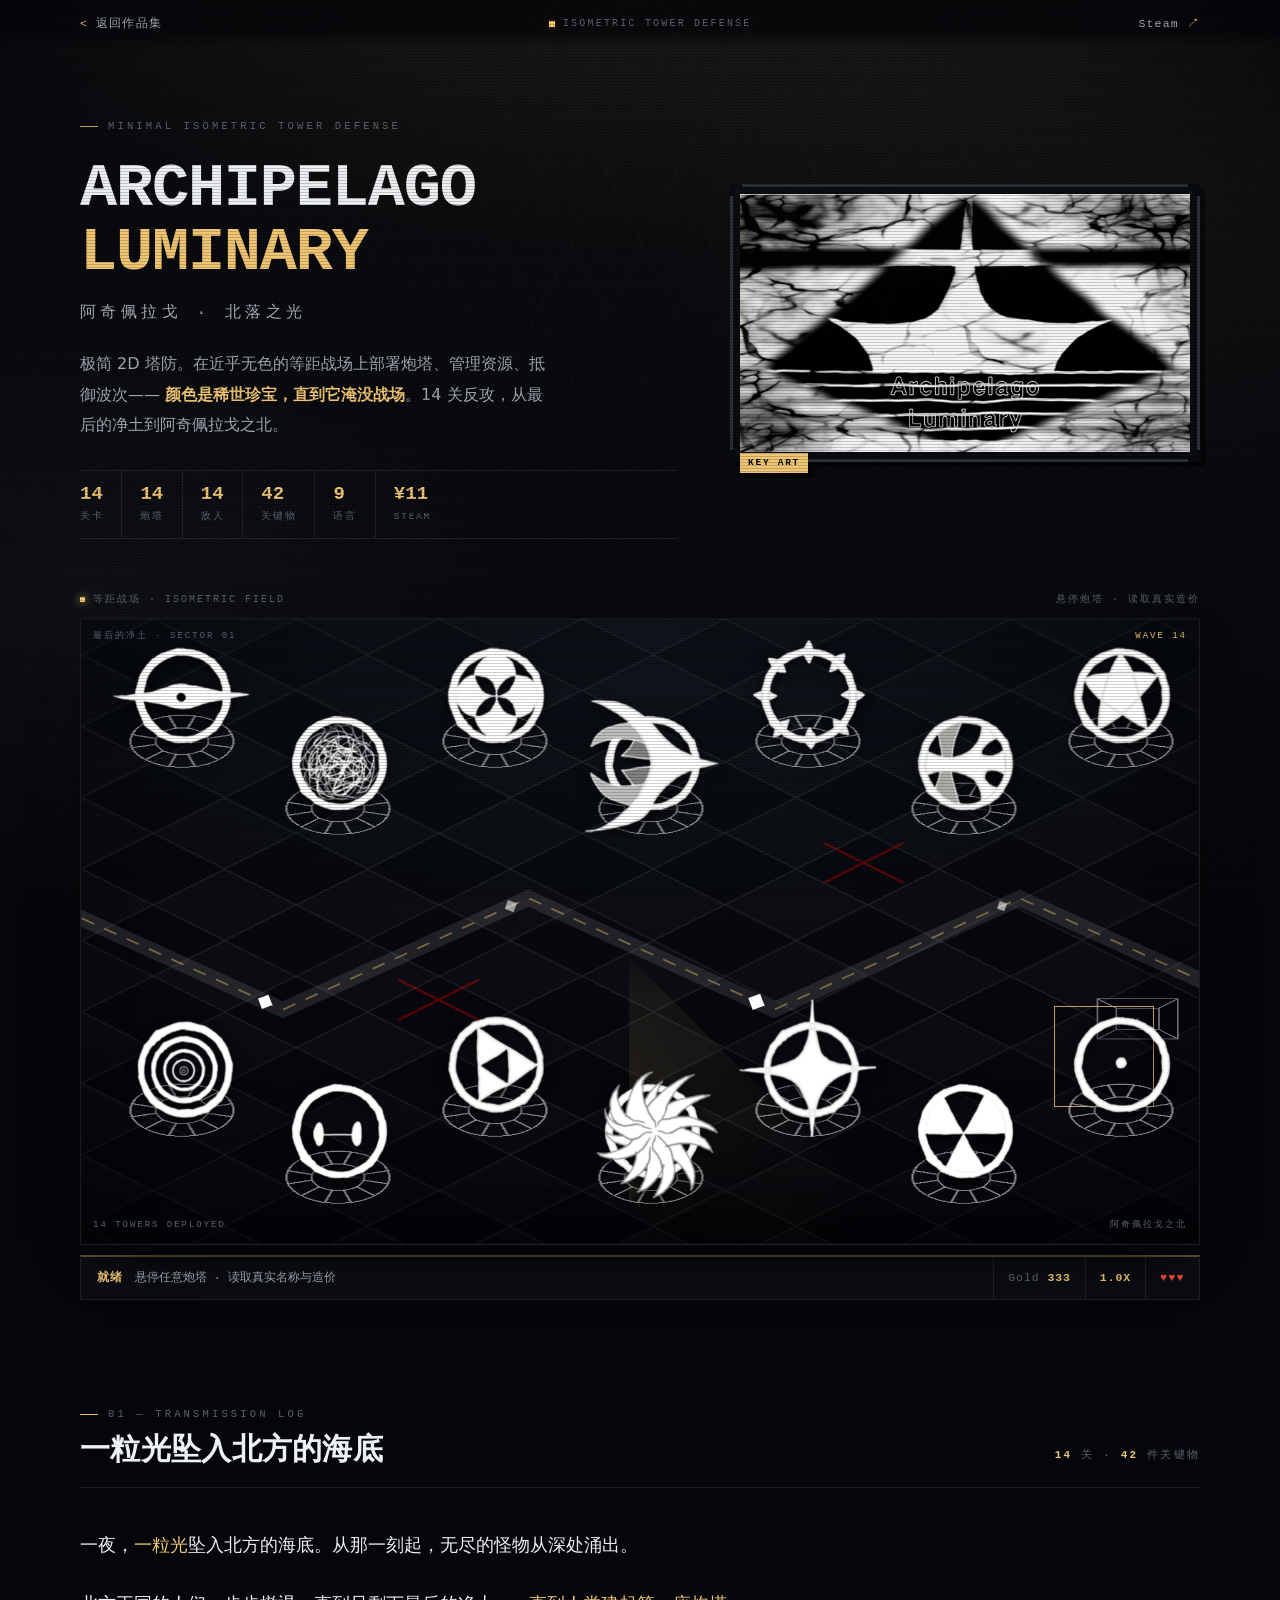
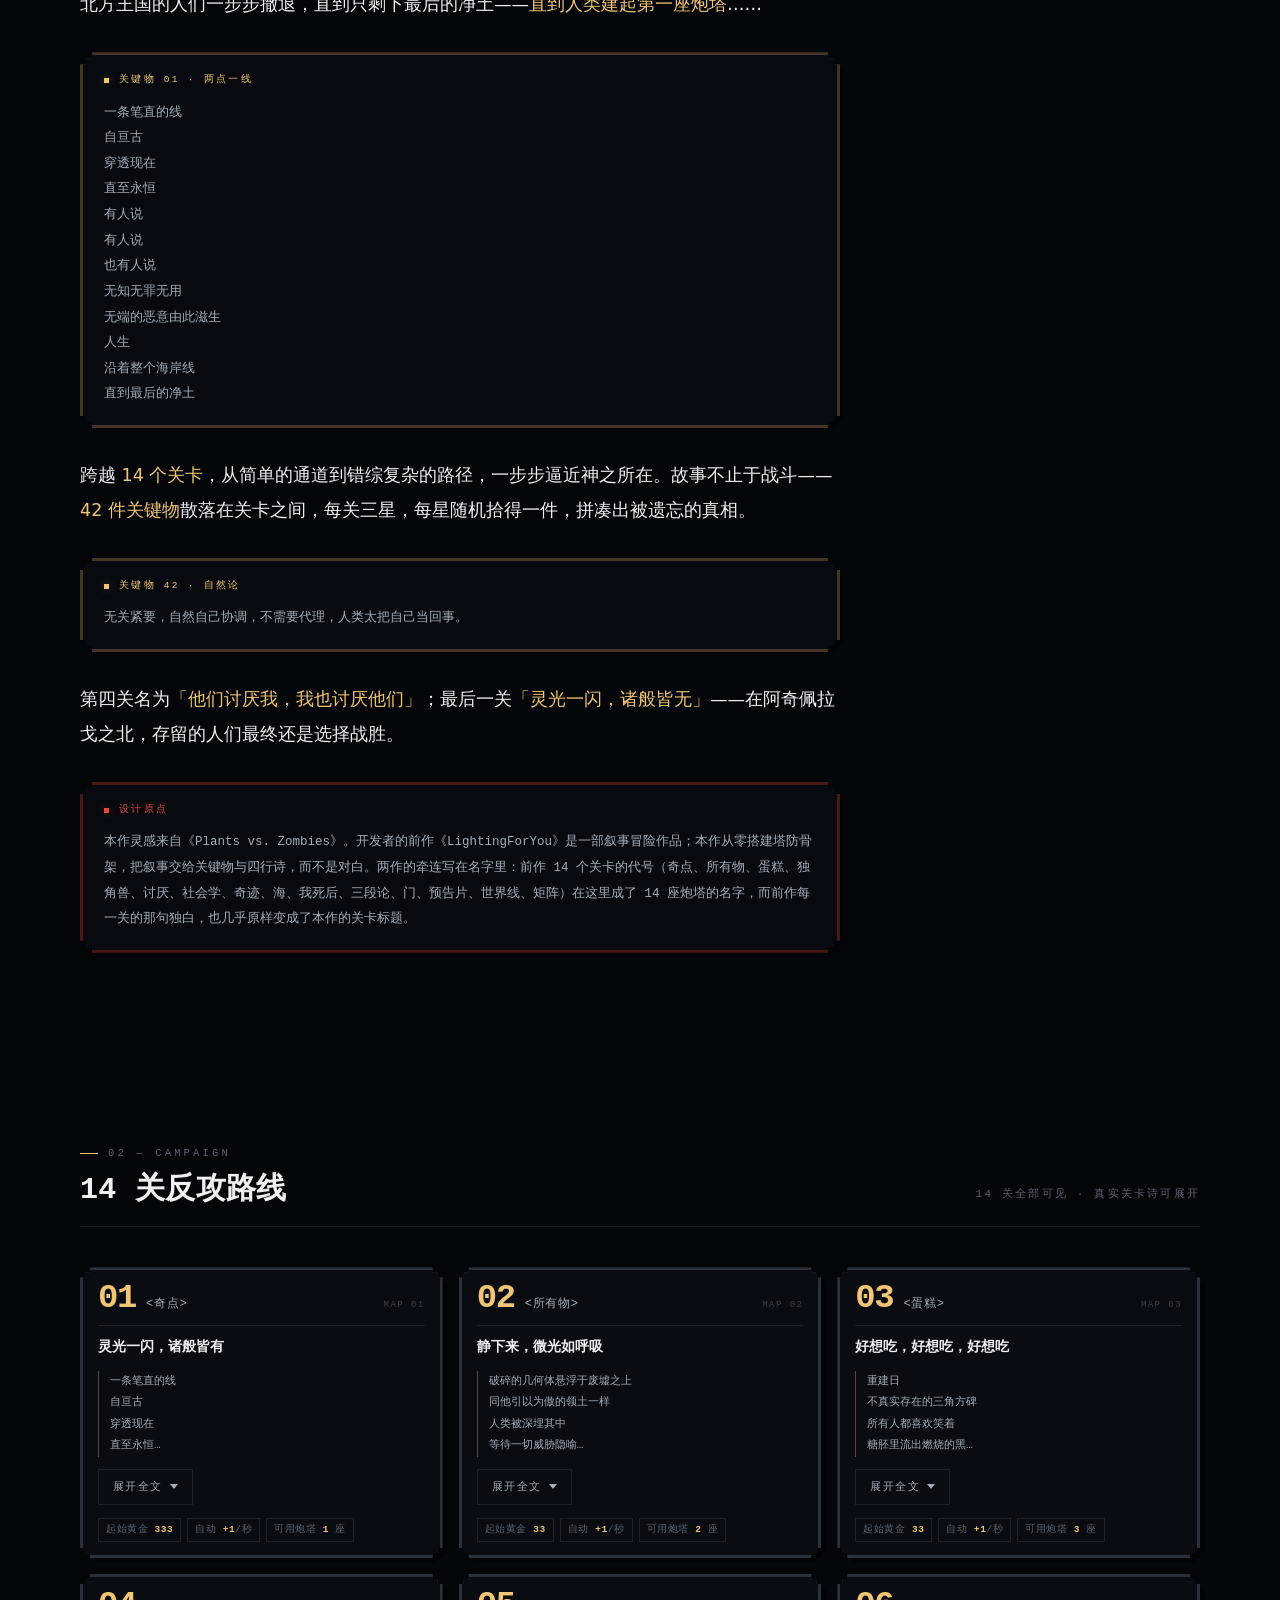
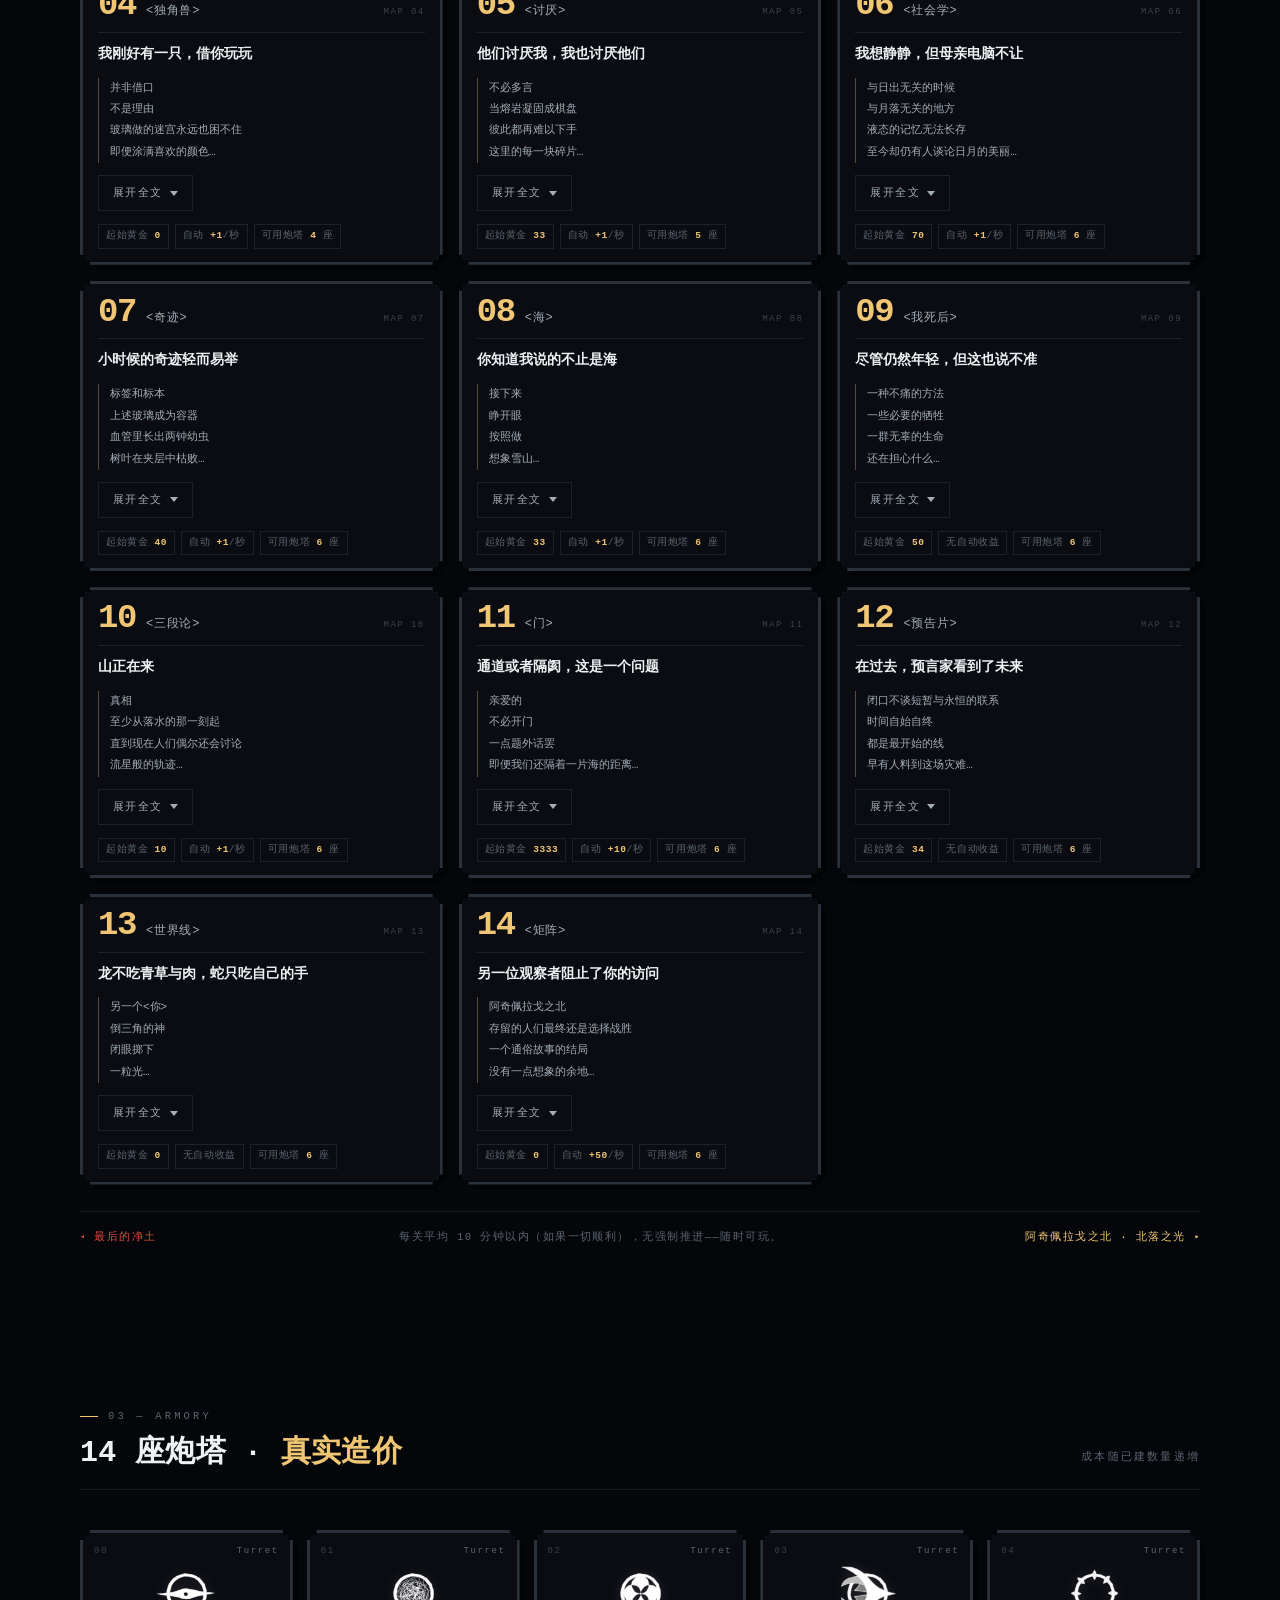
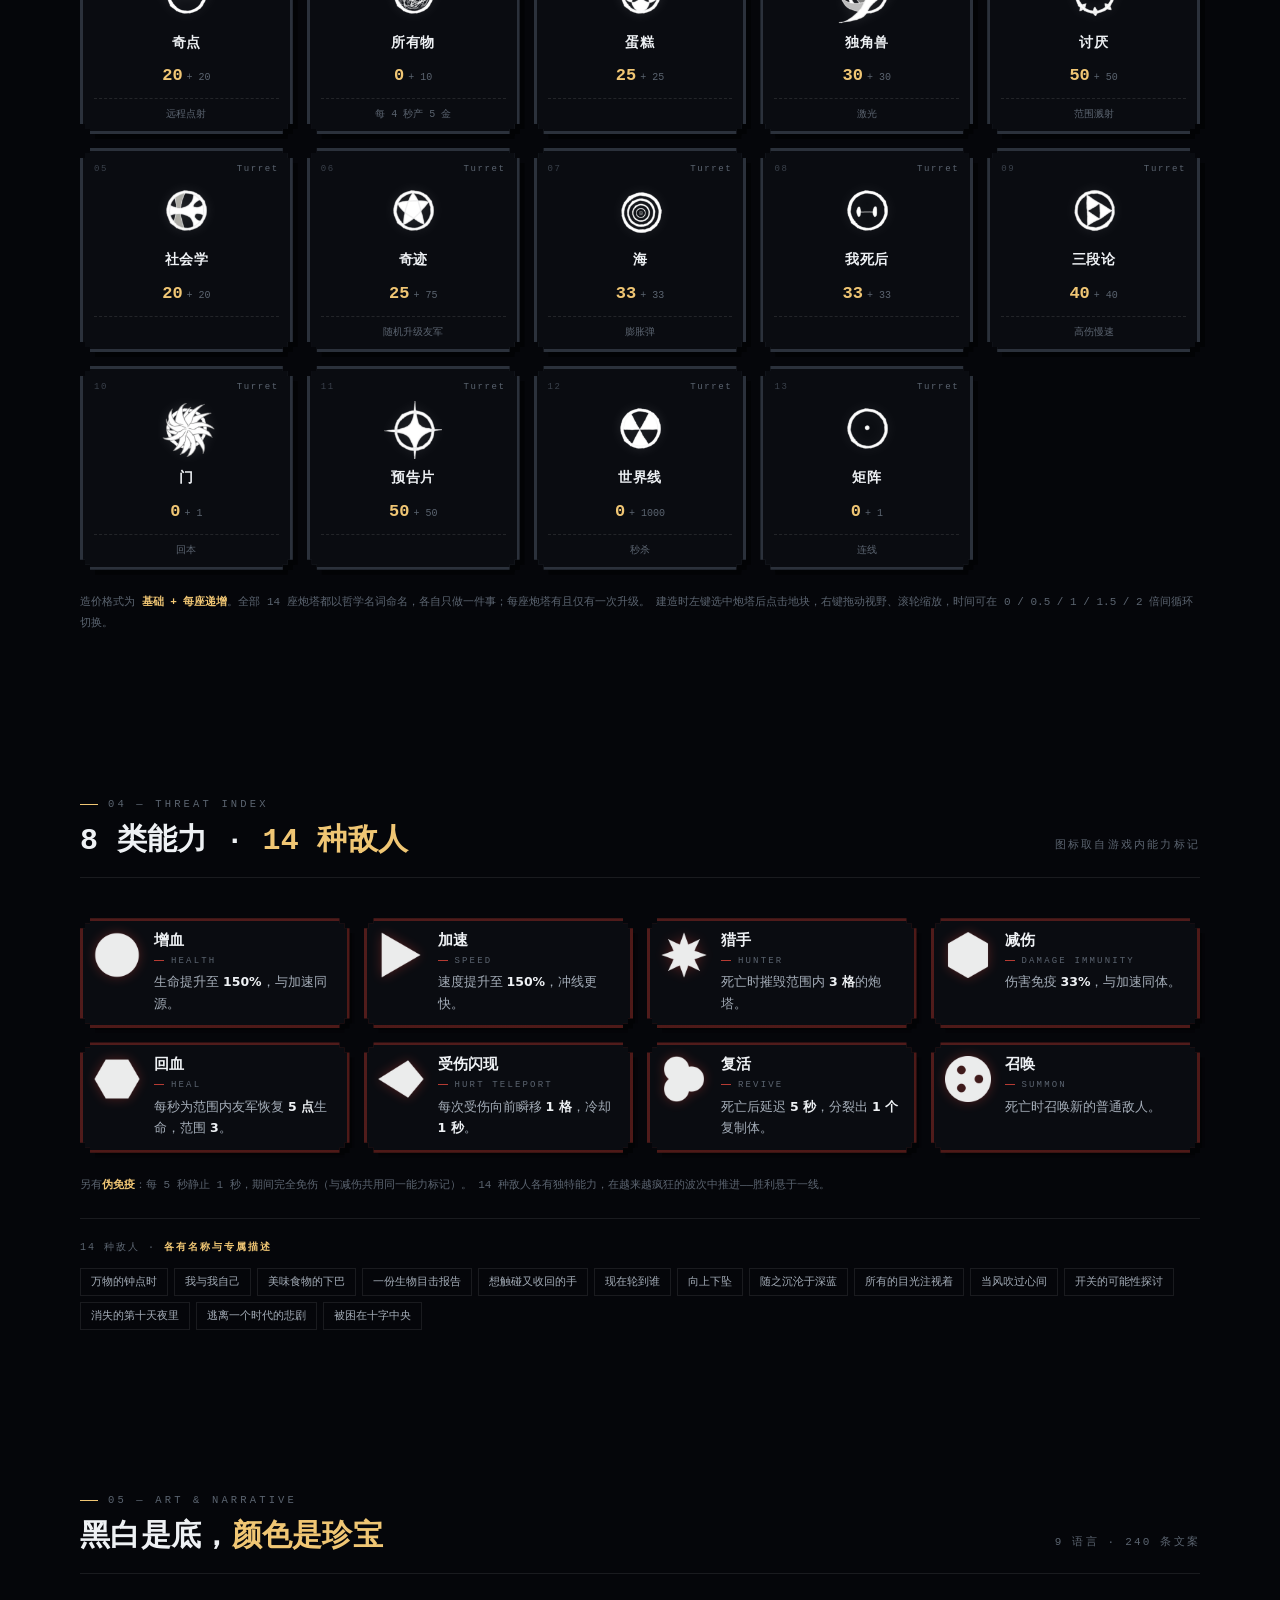
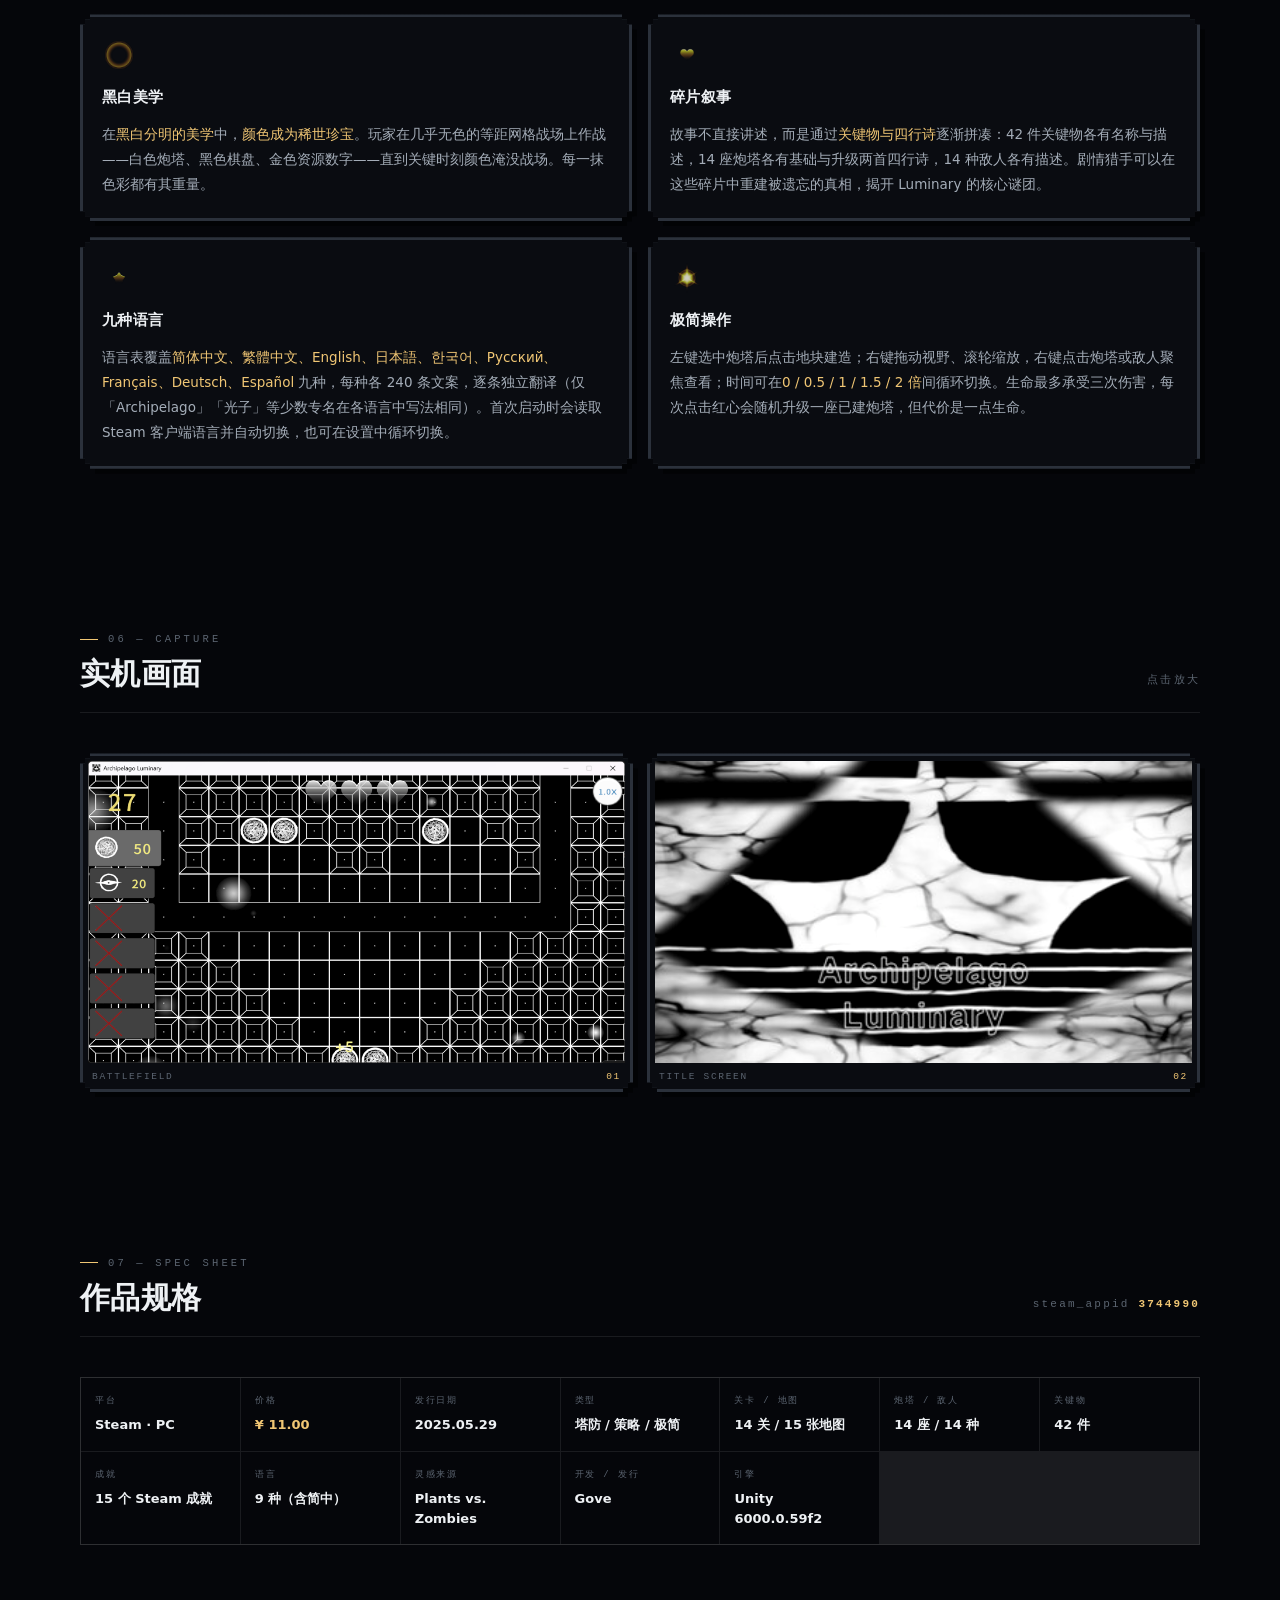
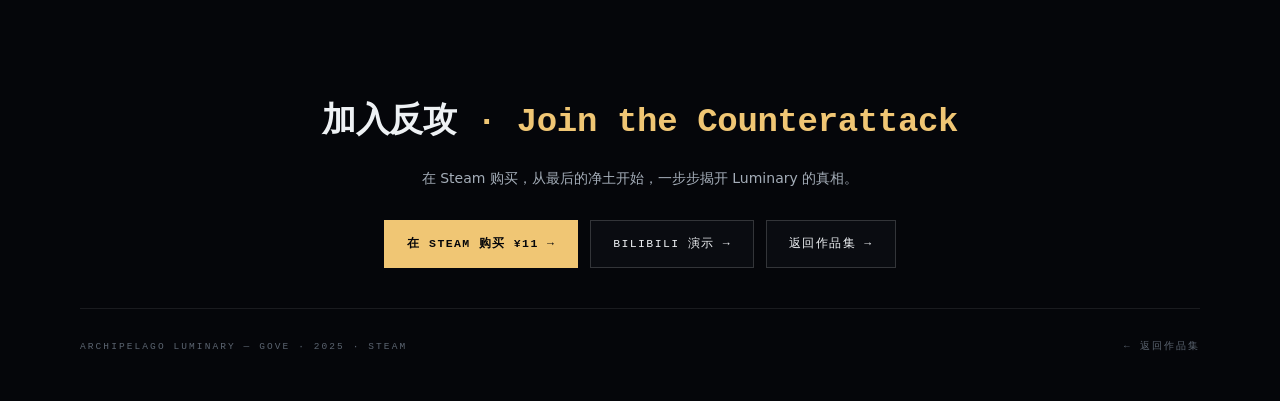
==== commit a4d433c5: "五款详情页按本地工程重写，修复素材错配等五项反馈 素材错配（根因：曾用粒子包贴图 / 手绘 SVG 顶替真实素材） - LightingForYou：机关区 11 个物件全部换成游戏真实贴图，映射从 " ====
--- a/games/archipelago-luminary/index.html
+++ b/games/archipelago-luminary/index.html
@@ -4,1175 +4,2521 @@
   <meta charset="UTF-8" />
   <meta name="viewport" content="width=device-width, initial-scale=1.0" />
   <title>Archipelago Luminary · 阿奇佩拉戈：北落之光 | Gove</title>
-  <meta name="description" content="Archipelago Luminary：极简 2D 塔防。黑白战场中颜色是稀世珍宝。14 关从最后庇护所反攻至失去的领土。Steam ¥11。" />
+  <meta name="description" content="Archipelago Luminary：极简 2D 塔防。黑白战场上颜色是稀世珍宝。14 关反攻、14 座炮塔、14 种敌人、42 件关键物，从最后的净土到阿奇佩拉戈之北。Steam ¥11。" />
   <style>
+    /* ==========================================================
+       01 · 设计令牌
+       ========================================================== */
     :root {
-      --bg: #06080a;
-      --bg-soft: #0b0f14;
-      --bg-panel: #0e1319;
-      --ink: #e7ecf2;
-      --ink-dim: #9aa3ad;
-      --faint: #4a525c;
+      --bg: #05060a;
+      --bg-2: #080a0f;
+      --panel: #0a0c11;
+      --panel-2: #0d1016;
+      --ink: #eef1f4;
+      --ink-2: #a4adb8;
+      --ink-3: #5b6470;
+      --ink-4: #3a414b;
       --gold: #f0c674;
-      --gold-dim: rgba(240, 198, 116, .28);
-      --gold-faint: rgba(240, 198, 116, .06);
-      --crimson: #ef4444;
-      --crimson-dim: rgba(239, 68, 68, .28);
-      --line: rgba(231, 236, 242, 0.1);
-      --line-strong: rgba(231, 236, 242, 0.18);
-      --grid: rgba(231, 236, 242, 0.045);
-      --mono: ui-monospace, "Cascadia Code", "SF Mono", Consolas, "Liberation Mono", monospace;
-    }
-
+      --gold-2: #f8dfab;
+      --gold-a: rgba(240, 198, 116, .34);
+      --gold-b: rgba(240, 198, 116, .12);
+      --gold-c: rgba(240, 198, 116, .05);
+      --red: #e2483d;
+      --red-a: rgba(226, 72, 61, .34);
+      --red-b: rgba(226, 72, 61, .10);
+      --line: rgba(255, 255, 255, .085);
+      --line-2: rgba(255, 255, 255, .17);
+      --mono: ui-monospace, "Cascadia Mono", "SF Mono", Menlo, Consolas, "Liberation Mono", monospace;
+      --sans: ui-sans-serif, system-ui, -apple-system, "Segoe UI", "Microsoft YaHei", sans-serif;
+      --wrap: 1120px;
+    }
+
+    /* ==========================================================
+       02 · 基础重置
+       ========================================================== */
     * { box-sizing: border-box; }
-    html { scroll-behavior: smooth; }
+    html { scroll-behavior: smooth; -webkit-text-size-adjust: 100%; }
 
     body {
       margin: 0;
       min-height: 100vh;
-      background: var(--bg);
+      /* 氛围层：极淡金色辉光 + 冷白纸感，仍是黑白为主 */
+      background:
+        radial-gradient(1180px 620px at 50% -14%, rgba(240, 198, 116, .085), transparent 62%),
+        radial-gradient(860px 520px at 88% 22%, rgba(240, 198, 116, .038), transparent 58%),
+        radial-gradient(720px 480px at 8% 68%, rgba(214, 224, 236, .030), transparent 62%),
+        radial-gradient(900px 560px at 50% 104%, rgba(255, 255, 255, .018), transparent 60%),
+        var(--bg);
+      background-attachment: fixed;
       color: var(--ink);
-      font-family: ui-sans-serif, system-ui, -apple-system, "Segoe UI", "Microsoft YaHei", sans-serif;
-      line-height: 1.7;
+      font-family: var(--sans);
+      line-height: 1.72;
       overflow-x: hidden;
-    }
-
-    /* 战场坐标网格背景 */
+      -webkit-font-smoothing: antialiased;
+    }
+
+    /* 裂纹石纹 + 细噪点：静止层，无动画 */
     body::before {
       content: "";
       position: fixed;
       inset: 0;
       z-index: 0;
       pointer-events: none;
+      opacity: .12;
       background-image:
-        linear-gradient(var(--grid) 1px, transparent 1px),
-        linear-gradient(90deg, var(--grid) 1px, transparent 1px);
-      background-size: 44px 44px;
-      mask-image: radial-gradient(circle at 50% 25%, black, transparent 85%);
-      -webkit-mask-image: radial-gradient(circle at 50% 25%, black, transparent 85%);
+        url("data:image/svg+xml,%3Csvg xmlns='http://www.w3.org/2000/svg' width='160' height='160'%3E%3Cfilter id='g'%3E%3CfeTurbulence type='fractalNoise' baseFrequency='0.9' numOctaves='3' stitchTiles='stitch'/%3E%3CfeColorMatrix type='saturate' values='0'/%3E%3C/filter%3E%3Crect width='160' height='160' filter='url(%23g)' opacity='0.5'/%3E%3C/svg%3E"),
+        repeating-linear-gradient(112deg, rgba(255, 255, 255, .016) 0 1px, transparent 1px 132px),
+        repeating-linear-gradient(23deg, rgba(255, 255, 255, .011) 0 1px, transparent 1px 208px);
+      background-size: 160px 160px, auto, auto;
+      background-repeat: repeat, repeat, repeat;
+    }
+
+    /* 四角压暗，收拢视线 */
+    body::after {
+      content: "";
+      position: fixed;
+      inset: 0;
+      z-index: 0;
+      pointer-events: none;
+      background: radial-gradient(138% 112% at 50% 38%, transparent 40%, rgba(0, 0, 0, .62) 100%);
     }
 
     a { color: inherit; text-decoration: none; }
-    img { display: block; max-width: 100%; }
-    button { font-family: inherit; }
+    img { display: block; max-width: 100%; height: auto; }
+    button { font-family: inherit; color: inherit; }
+    h1, h2, h3, h4, p, ul, ol, figure { margin: 0; }
+    ul, ol { padding: 0; list-style: none; }
+
+    ::selection { background: var(--gold); color: var(--bg); }
 
     .wrap {
       position: relative;
       z-index: 1;
-      width: min(1080px, calc(100% - 48px));
+      width: min(var(--wrap), calc(100% - 48px));
       margin: 0 auto;
     }
 
-    .mono { font-family: var(--mono); }
-
-    /* ========== 顶部导航 ========== */
+    .mono { font-family: var(--mono); font-variant-numeric: tabular-nums; }
+
+    /* 无障碍跳转 */
+    .skip {
+      position: absolute;
+      left: -9999px;
+      top: 0;
+      z-index: 300;
+      background: var(--gold);
+      color: var(--bg);
+      padding: 10px 16px;
+      font-family: var(--mono);
+      font-size: 12px;
+      font-weight: 700;
+    }
+    .skip:focus { left: 8px; top: 8px; }
+
+    /* ==========================================================
+       03 · CRT 扫描线 + 网格覆盖
+       ========================================================== */
+    .crt {
+      position: fixed;
+      inset: 0;
+      z-index: 60;
+      pointer-events: none;
+      background:
+        repeating-linear-gradient(180deg,
+          rgba(0, 0, 0, .34) 0 1px,
+          rgba(0, 0, 0, 0) 1px 3px),
+        radial-gradient(130% 100% at 50% 0%, rgba(240, 198, 116, .045), transparent 58%);
+      opacity: .55;
+    }
+    .crt::after {
+      content: "";
+      position: absolute;
+      inset: 0;
+      /* 与战场同构的 2:1 等距格律（±26.57°），而非正交方网格 */
+      background:
+        repeating-linear-gradient(63.4deg,
+          rgba(255, 255, 255, .035) 0 1px, transparent 1px 62px),
+        repeating-linear-gradient(116.6deg,
+          rgba(255, 255, 255, .035) 0 1px, transparent 1px 62px);
+      mask-image: radial-gradient(circle at 50% 28%, #000, transparent 76%);
+      -webkit-mask-image: radial-gradient(circle at 50% 28%, #000, transparent 76%);
+    }
+
+    /* ==========================================================
+       04 · .px 像素硬边框（阶梯切角 + 3px 边 + 硬投影）
+       ========================================================== */
+    .px {
+      --px-c: 6px;
+      --px-fill: var(--panel);
+      --px-edge: #2b313b;
+      position: relative;
+      isolation: isolate;
+      filter: drop-shadow(5px 5px 0 rgba(0, 0, 0, .5));
+    }
+    .px::before {
+      content: "";
+      position: absolute;
+      inset: 0;
+      z-index: -1;
+      border: 3px solid transparent;
+      background:
+        linear-gradient(var(--px-fill), var(--px-fill)) padding-box,
+        linear-gradient(var(--px-edge), var(--px-edge)) border-box;
+      clip-path: polygon(
+        0 calc(2 * var(--px-c)),
+        var(--px-c) calc(2 * var(--px-c)),
+        var(--px-c) var(--px-c),
+        calc(2 * var(--px-c)) var(--px-c),
+        calc(2 * var(--px-c)) 0,
+        calc(100% - 2 * var(--px-c)) 0,
+        calc(100% - 2 * var(--px-c)) var(--px-c),
+        calc(100% - var(--px-c)) var(--px-c),
+        calc(100% - var(--px-c)) calc(2 * var(--px-c)),
+        100% calc(2 * var(--px-c)),
+        100% calc(100% - 2 * var(--px-c)),
+        calc(100% - var(--px-c)) calc(100% - 2 * var(--px-c)),
+        calc(100% - var(--px-c)) calc(100% - var(--px-c)),
+        calc(100% - 2 * var(--px-c)) calc(100% - var(--px-c)),
+        calc(100% - 2 * var(--px-c)) 100%,
+        calc(2 * var(--px-c)) 100%,
+        calc(2 * var(--px-c)) calc(100% - var(--px-c)),
+        var(--px-c) calc(100% - var(--px-c)),
+        var(--px-c) calc(100% - 2 * var(--px-c)),
+        0 calc(100% - 2 * var(--px-c))
+      );
+    }
+    .px--gold { --px-edge: var(--gold-a); --px-fill: #0b0d12; }
+    .px--red { --px-edge: var(--red-a); }
+    .px--flat { filter: drop-shadow(3px 3px 0 rgba(0, 0, 0, .45)); }
+
+    /* ==========================================================
+       05 · 顶栏 HUD
+       ========================================================== */
     .topbar {
       position: sticky;
       top: 0;
-      z-index: 20;
+      z-index: 40;
+      padding: 14px 0;
+      background: linear-gradient(180deg, rgba(5, 6, 10, .97) 62%, rgba(5, 6, 10, 0));
+      font-family: var(--mono);
+      font-size: 11.5px;
+      letter-spacing: .1em;
+    }
+    .topbar .wrap {
       display: flex;
       align-items: center;
       justify-content: space-between;
-      padding: 16px 0;
-      background: linear-gradient(180deg, rgba(6, 8, 10, 0.96) 60%, rgba(6, 8, 10, 0));
-      font-size: 12px;
-      letter-spacing: 0.08em;
+      gap: 16px;
     }
     .topbar a {
-      color: var(--ink-dim);
-      transition: color .25s ease;
-      font-family: var(--mono);
-    }
-    .topbar a:hover, .topbar a:focus-visible { color: var(--gold); outline: none; }
-    .topbar .back::before { content: "<- "; }
+      color: var(--ink-2);
+      transition: color .22s ease;
+      white-space: nowrap;
+    }
+    .topbar a:hover,
+    .topbar a:focus-visible { color: var(--gold); outline: none; }
+    .topbar .back::before { content: "< "; color: var(--gold); }
     .topbar .tag {
-      color: var(--faint);
+      color: var(--ink-3);
+      font-size: 10px;
+      letter-spacing: .22em;
       text-transform: uppercase;
+      display: inline-flex;
+      align-items: center;
+      gap: 8px;
+    }
+    .topbar .tag::before {
+      content: "";
+      width: 6px;
+      height: 6px;
+      background: var(--gold);
+      box-shadow: 0 0 8px var(--gold-a);
+    }
+    .topbar .steam::after { content: " ↗"; color: var(--gold); }
+
+    /* ==========================================================
+       06 · 通用排版
+       ========================================================== */
+    .kicker {
+      font-family: var(--mono);
+      font-size: 10.5px;
+      letter-spacing: .3em;
+      text-transform: uppercase;
+      color: var(--ink-3);
+      display: inline-flex;
+      align-items: center;
+      gap: 10px;
+    }
+    .kicker::before {
+      content: "";
+      width: 18px;
+      height: 1px;
+      background: var(--gold);
+    }
+
+    .sec { padding: 76px 0; position: relative; }
+    .sec-head {
+      display: flex;
+      align-items: flex-end;
+      justify-content: space-between;
+      gap: 24px;
+      padding-bottom: 18px;
+      margin-bottom: 40px;
+      border-bottom: 1px solid var(--line);
+    }
+    .sec-head h2 {
+      font-family: var(--mono);
+      font-size: clamp(20px, 3.2vw, 30px);
+      font-weight: 700;
+      letter-spacing: .01em;
+      line-height: 1.2;
+      margin-top: 10px;
+    }
+    .sec-head h2 em { font-style: normal; color: var(--gold); }
+    .sec-idx {
+      font-family: var(--mono);
+      font-size: 11px;
+      letter-spacing: .2em;
+      color: var(--ink-3);
+      white-space: nowrap;
+      padding-bottom: 4px;
+    }
+    .sec-idx b { color: var(--gold); font-weight: 700; }
+
+    /* ==========================================================
+       07 · 滚动浮现
+       ========================================================== */
+    .rv {
+      opacity: 0;
+      transform: translateY(22px);
+      transition: opacity .7s ease, transform .7s ease;
+    }
+    .rv.in { opacity: 1; transform: none; }
+
+    /* ==========================================================
+       08 · Hero
+       ========================================================== */
+    .hero { padding: 34px 0 20px; }
+
+    .hero-grid {
+      display: grid;
+      grid-template-columns: minmax(0, 1.12fr) minmax(0, .88fr);
+      gap: 52px;
+      align-items: center;
+      padding: 26px 0 44px;
+    }
+
+    .hero-copy .kicker { margin-bottom: 22px; }
+
+    .hero h1 {
+      font-family: var(--mono);
+      font-size: clamp(30px, 5.4vw, 62px);
+      font-weight: 700;
+      line-height: 1.02;
+      letter-spacing: -.02em;
+      text-transform: uppercase;
+    }
+    .hero h1 span { color: var(--gold); }
+    .hero .cn {
+      margin-top: 16px;
+      font-family: var(--mono);
+      font-size: clamp(13px, 1.9vw, 16px);
+      letter-spacing: .28em;
+      color: var(--ink-2);
+    }
+    .hero .lede {
+      margin-top: 22px;
+      max-width: 46ch;
+      font-size: clamp(14px, 1.7vw, 16px);
+      line-height: 1.9;
+      color: var(--ink-2);
+    }
+    .hero .lede b { color: var(--gold); font-weight: 600; }
+
+    /* 封面画框 */
+    .keyart { position: relative; padding: 10px; background: var(--bg-2); }
+    .keyart img {
+      width: 100%;
+      aspect-ratio: 616 / 353;
+      object-fit: cover;
+      filter: grayscale(1) contrast(1.12) brightness(.96);
+    }
+    .keyart .ka-tag {
+      position: absolute;
+      left: 10px;
+      bottom: -11px;
+      padding: 2px 8px;
+      background: var(--gold);
+      color: var(--bg);
+      font-family: var(--mono);
+      font-size: 9.5px;
+      font-weight: 700;
+      letter-spacing: .18em;
+      text-transform: uppercase;
+    }
+
+    /* 统计条 */
+    .stats {
+      display: flex;
+      flex-wrap: wrap;
+      margin-top: 30px;
+      border-top: 1px solid var(--line);
+      border-bottom: 1px solid var(--line);
+    }
+    .stats .st {
+      padding: 12px 18px 12px 0;
+      margin-right: 18px;
+      border-right: 1px solid var(--line);
+      font-family: var(--mono);
+    }
+    .stats .st:last-child { border-right: 0; margin-right: 0; padding-right: 0; }
+    .stats .st b {
+      display: block;
+      font-size: 19px;
+      font-weight: 700;
+      color: var(--gold);
+      line-height: 1.2;
+    }
+    .stats .st span {
+      display: block;
+      font-size: 9.5px;
+      letter-spacing: .18em;
+      text-transform: uppercase;
+      color: var(--ink-3);
+      margin-top: 3px;
+    }
+
+    /* ==========================================================
+       09 · 战场舞台（外框 + HUD 条）
+       ========================================================== */
+    .stage { margin-top: 8px; }
+    .stage-hint {
+      display: none;
+      margin-top: 8px;
+      font-family: var(--mono);
+      font-size: 9.5px;
+      letter-spacing: .2em;
+      text-transform: uppercase;
+      color: var(--ink-3);
+      text-align: center;
+    }
+
+    .stage-bar {
+      display: flex;
+      align-items: center;
+      justify-content: space-between;
+      gap: 16px;
+      padding: 0 0 10px;
       font-family: var(--mono);
       font-size: 10px;
       letter-spacing: .2em;
-    }
-
-    /* ========== Hero ========== */
-    .hero {
-      padding: 56px 0 40px;
-      text-align: center;
-    }
-    .hero .kicker {
-      font-family: var(--mono);
-      color: var(--faint);
-      font-size: 11px;
-      letter-spacing: 0.32em;
       text-transform: uppercase;
-      margin: 0 0 28px;
-    }
-
-    /* 封面主视觉 */
-    .keyart {
+      color: var(--ink-3);
+    }
+    .stage-bar .lbl { display: inline-flex; align-items: center; gap: 8px; }
+    .stage-bar .lbl::before {
+      content: "";
+      width: 5px;
+      height: 5px;
+      background: var(--gold);
+      box-shadow: 0 0 8px var(--gold);
+    }
+
+    .hud {
+      display: flex;
+      align-items: stretch;
+      justify-content: space-between;
+      margin-top: 10px;
+      background: var(--panel);
+      border: 1px solid var(--line);
+      border-top: 2px solid var(--gold-a);
+      font-family: var(--mono);
+      font-size: 11.5px;
+      overflow: hidden;
+    }
+    .hud-read {
+      display: flex;
+      align-items: baseline;
+      gap: 12px;
+      padding: 11px 16px;
+      min-width: 0;
+      flex: 1 1 auto;
+      color: var(--ink-2);
+      white-space: nowrap;
+      overflow: hidden;
+      text-overflow: ellipsis;
+    }
+    .hud-read .hr-name { color: var(--gold); font-weight: 700; letter-spacing: .08em; }
+    .hud-read .hr-cost { color: var(--ink-2); }
+    .hud-read .hr-role { color: var(--ink-3); }
+    .hud-stats {
+      display: flex;
+      align-items: center;
+      flex: 0 0 auto;
+      border-left: 1px solid var(--line);
+    }
+    .hud-stats span {
+      padding: 11px 14px;
+      border-right: 1px solid var(--line);
+      color: var(--ink-3);
+      letter-spacing: .08em;
+      white-space: nowrap;
+    }
+    .hud-stats span:last-child { border-right: 0; }
+    .hud-stats b { color: var(--gold); font-weight: 700; }
+    .hud-stats .hearts { color: var(--red); letter-spacing: .12em; }
+
+    /* ==========================================================
+       10 · 等距战场
+       ========================================================== */
+    .board {
+      position: relative;
       width: 100%;
-      max-width: 560px;
-      margin: 0 auto 28px;
+      aspect-ratio: 1000 / 560;
+      overflow: hidden;
+      background:
+        radial-gradient(115% 88% at 50% 4%, #0c1017 0%, #06080d 52%, #04050a 100%);
       border: 1px solid var(--line);
-      border-radius: 4px;
-      overflow: hidden;
-      position: relative;
-      background: var(--bg-soft);
-    }
-    .keyart img {
-      width: 100%;
-      aspect-ratio: 16 / 9;
-      object-fit: cover;
-      filter: grayscale(1) contrast(1.08);
-    }
-    .keyart::after {
-      content: "";
+      box-shadow:
+        inset 0 0 0 1px rgba(255, 255, 255, .02),
+        inset 0 -60px 90px -50px rgba(0, 0, 0, .9),
+        0 24px 60px -30px rgba(0, 0, 0, .9);
+      isolation: isolate;
+    }
+
+    /* 等距网格（SVG pattern，随画布缩放） */
+    .board-grid {
       position: absolute;
       inset: 0;
-      border-radius: 4px;
-      box-shadow: inset 0 0 0 1px rgba(240,198,116,.08);
-      pointer-events: none;
-    }
-
-    /* 等距战场动画 */
-    .battlefield {
-      position: relative;
       width: 100%;
-      max-width: 620px;
-      aspect-ratio: 16 / 8;
-      margin: 0 auto 36px;
-      border: 1px solid var(--line);
-      border-radius: 4px;
-      background: #04060a;
-      overflow: hidden;
-    }
-    /* 等距菱形网格 */
-    .battlefield .iso-grid {
+      height: 100%;
+      mask-image: radial-gradient(118% 96% at 50% 46%, #000 34%, transparent 88%);
+      -webkit-mask-image: radial-gradient(118% 96% at 50% 46%, #000 34%, transparent 88%);
+      animation: gridBreathe 9s ease-in-out infinite;
+    }
+    @keyframes gridBreathe {
+      0%, 100% { opacity: .82; }
+      50% { opacity: 1; }
+    }
+
+    /* 行进路线 */
+    .board-route {
       position: absolute;
       inset: 0;
-      background-image:
-        linear-gradient(30deg, transparent 49.2%, rgba(231,236,242,.09) 49.6%, rgba(231,236,242,.09) 50.4%, transparent 50.8%),
-        linear-gradient(150deg, transparent 49.2%, rgba(231,236,242,.09) 49.6%, rgba(231,236,242,.09) 50.4%, transparent 50.8%);
-      background-size: 46px 27px;
+      width: 100%;
+      height: 100%;
+      overflow: visible;
+    }
+    .route-base {
+      fill: none;
+      stroke: rgba(255, 255, 255, .10);
+      stroke-width: 14;
+      stroke-linecap: square;
+    }
+    .route-line {
+      fill: none;
+      stroke: rgba(240, 198, 116, .42);
+      stroke-width: 1.6;
+      stroke-dasharray: 12 10;
+      animation: dashRun 2.6s linear infinite;
+    }
+    @keyframes dashRun { to { stroke-dashoffset: -44; } }
+
+    /* 敌人 */
+    .enemy { fill: #fff; }
+    .enemy--gold { fill: var(--gold); }
+    .enemy--dim { fill: rgba(255, 255, 255, .55); }
+
+    /* 炮塔：真实精灵 + 真实地块 */
+    .tw {
+      position: absolute;
+      left: var(--x);
+      top: var(--y);
+      width: 9.4%;
+      aspect-ratio: 2 / 1;
+      transform: translate(-50%, -50%);
+      background: none;
+      border: 0;
+      padding: 0;
+      cursor: pointer;
+      z-index: 3;
+      transition: z-index 0s;
+    }
+    .tw:focus-visible { outline: none; }
+
+    /* 地块：tiles.webp 的 Point 单元格（2×3 精灵表） */
+    .tw-plat {
+      position: absolute;
+      inset: 0;
+      background-image: url(assets/tiles.webp);
+      background-size: 200% 300%;
+      background-position: 100% 0;
+      opacity: .5;
+      transition: opacity .3s ease, transform .3s ease;
+    }
+    .tw-spr {
+      position: absolute;
+      left: 50%;
+      bottom: 0;
+      width: 130%;
+      aspect-ratio: 1;
+      transform: translateX(-50%);
+      background-image: var(--spr);
+      background-size: contain;
       background-position: center;
-    }
-    /* 敌人行进路径 */
-    .battlefield .path {
+      background-repeat: no-repeat;
+      filter: drop-shadow(0 4px 6px rgba(0, 0, 0, .85));
+      transition: transform .3s cubic-bezier(.2, .8, .3, 1), filter .3s ease;
+      pointer-events: none;
+    }
+    /* 瞄准扫描线 */
+    .tw-aim {
       position: absolute;
-      left: -5%;
-      right: -5%;
-      top: 55%;
-      height: 2px;
-      background: linear-gradient(90deg, transparent, rgba(239,68,68,.25) 20%, rgba(239,68,68,.25) 80%, transparent);
-      transform: translateY(-50%);
-    }
-    /* 炮塔 */
-    .bf-turret {
+      left: 50%;
+      top: 50%;
+      width: 26%;
+      height: 1px;
+      background: linear-gradient(90deg, rgba(255, 255, 255, .75), rgba(255, 255, 255, 0));
+      transform-origin: 0 50%;
+      animation: aimScan var(--aim, 4s) ease-in-out infinite;
+      animation-delay: var(--aimd, 0s);
+      pointer-events: none;
+    }
+    @keyframes aimScan {
+      0%, 100% { transform: rotate(-38deg); opacity: .25; }
+      50% { transform: rotate(38deg); opacity: .8; }
+    }
+
+    .tw:hover, .tw:focus-visible { z-index: 6; }
+    .tw:hover .tw-plat,
+    .tw:focus-visible .tw-plat { opacity: .95; transform: scale(1.06); }
+    .tw:hover .tw-spr,
+    .tw:focus-visible .tw-spr {
+      transform: translateX(-50%) translateY(-6%) scale(1.07);
+      filter:
+        drop-shadow(0 6px 10px rgba(0, 0, 0, .9))
+        drop-shadow(0 0 10px rgba(240, 198, 116, .75));
+    }
+    .tw:focus-visible .tw-plat {
+      outline: 1px solid var(--gold);
+      outline-offset: 2px;
+    }
+
+    /* 点缀地块：Ban（禁建）/ Wall（最后的净土） */
+    .tile-mark {
       position: absolute;
-      width: 26px; height: 26px;
+      left: var(--x);
+      top: var(--y);
+      width: 7.4%;
+      aspect-ratio: 2 / 1;
       transform: translate(-50%, -50%);
+      background-image: url(assets/tiles.webp);
+      background-size: 200% 300%;
+      opacity: .3;
+      pointer-events: none;
+    }
+    .tile-mark--ban { background-position: 100% 50%; }
+    .tile-mark--wall { background-position: 0 100%; opacity: .42; }
+
+    /* 雷达扫描 */
+    .board-radar {
+      position: absolute;
+      left: 27%;
+      top: 54%;
+      width: 44%;
+      aspect-ratio: 1;
+      background: conic-gradient(from 0deg,
+        rgba(240, 198, 116, .22),
+        rgba(240, 198, 116, .04) 22%,
+        rgba(240, 198, 116, 0) 46%);
+      clip-path: polygon(50% 0, 100% 50%, 50% 100%, 0 50%);
+      mask-image: radial-gradient(circle, #000 0%, rgba(0, 0, 0, .55) 58%, transparent 76%);
+      -webkit-mask-image: radial-gradient(circle, #000 0%, rgba(0, 0, 0, .55) 58%, transparent 76%);
+      animation: radarSweep 11s linear infinite;
+      opacity: .6;
+      pointer-events: none;
+      z-index: 1;
+    }
+    @keyframes radarSweep {
+      from { transform: translate(-50%, -50%) rotate(0deg); }
+      to { transform: translate(-50%, -50%) rotate(360deg); }
+    }
+
+    /* 波次脉冲 */
+    .board-wave {
+      position: absolute;
+      right: 4%;
+      top: 62%;
+      width: 9%;
+      aspect-ratio: 1;
+      border: 1px solid rgba(240, 198, 116, .55);
+      animation: wavePulse 4.6s ease-out infinite;
+      pointer-events: none;
       z-index: 2;
     }
-    .bf-turret .orb {
-      width: 100%; height: 100%;
-      border-radius: 50%;
-      border: 1.5px solid var(--ink);
-      background:
-        radial-gradient(circle at 38% 35%, rgba(231,236,242,.25), transparent 60%),
-        rgba(231,236,242,.06);
-      position: relative;
-    }
-    .bf-turret .orb::after {
-      content: "";
+    .board-wave:nth-of-type(2) { animation-delay: 2.3s; }
+    @keyframes wavePulse {
+      0% { transform: rotate(45deg) scale(.18); opacity: 0; }
+      14% { opacity: .85; }
+      100% { transform: rotate(45deg) scale(4.2); opacity: 0; }
+    }
+
+    /* 金色火花（star_09 / spark_07） */
+    .spark {
       position: absolute;
-      top: 50%; left: 50%;
-      width: 8px; height: 8px;
-      border-radius: 50%;
-      background: var(--ink);
-      transform: translate(-50%, -50%);
-      opacity: .7;
-    }
-    /* 炮管瞄准线 */
-    .bf-turret .barrel {
+      left: var(--x);
+      top: var(--y);
+      width: var(--w, 2.6%);
+      aspect-ratio: 1;
+      background-image: url(assets/star_09.webp);
+      background-size: contain;
+      background-position: center;
+      background-repeat: no-repeat;
+      filter: sepia(1) saturate(4.5) hue-rotate(-14deg) brightness(1.25)
+              drop-shadow(0 0 8px rgba(240, 198, 116, .85));
+      opacity: 0;
+      animation: twinkle var(--t, 4.4s) ease-in-out infinite;
+      animation-delay: var(--td, 0s);
+      pointer-events: none;
+      z-index: 5;
+    }
+    .spark--streak {
+      width: var(--w, 5.5%);
+      aspect-ratio: 192 / 38;
+      background-image: url(assets/spark_07.webp);
+      animation-name: streak;
+    }
+    @keyframes twinkle {
+      0%, 100% { opacity: 0; transform: scale(.5) rotate(0deg); }
+      35% { opacity: 1; transform: scale(1.15) rotate(12deg); }
+      62% { opacity: .65; transform: scale(.95) rotate(-6deg); }
+    }
+    @keyframes streak {
+      0%, 100% { opacity: 0; transform: translateX(-14%) scaleX(.6); }
+      45% { opacity: .9; transform: translateX(0) scaleX(1); }
+    }
+
+    /* 战场角标 */
+    .board-cap {
       position: absolute;
-      top: 50%; left: 50%;
-      width: 16px; height: 1.5px;
-      background: var(--ink);
-      transform-origin: left center;
-      animation: aim 3.4s ease-in-out infinite;
-      opacity: .8;
-    }
-    @keyframes aim {
-      0%, 100% { transform: rotate(-25deg); }
-      50% { transform: rotate(35deg); }
-    }
-    .bf-turret.t2 .barrel { animation-delay: -1.2s; animation-duration: 4s; }
-    .bf-turret.t3 .barrel { animation-delay: -2.1s; animation-duration: 3s; }
-
-    /* 敌人 */
-    .bf-enemy {
-      position: absolute;
-      top: 55%;
-      width: 10px; height: 10px;
-      border-radius: 50%;
-      background: #fff;
-      box-shadow: 0 0 10px rgba(255,255,255,.6);
-      animation: march 7s linear infinite;
-      z-index: 1;
-    }
-    .bf-enemy.e2 { animation-delay: -2.3s; animation-duration: 8.5s; width: 8px; height: 8px; }
-    .bf-enemy.e3 { animation-delay: -4.8s; animation-duration: 6s; width: 12px; height: 12px; }
-    @keyframes march {
-      from { left: -3%; opacity: 0; }
-      8% { opacity: 1; }
-      92% { opacity: 1; }
-      to { left: 101%; opacity: 0; }
-    }
-
-    /* 金色火花——战场上稀有的颜色 */
-    .bf-spark {
-      position: absolute;
-      width: 4px; height: 4px;
-      border-radius: 50%;
-      background: var(--gold);
-      box-shadow: 0 0 10px var(--gold), 0 0 20px var(--gold-dim);
-      animation: spark 3s ease-in-out infinite;
-      z-index: 3;
-    }
-    @keyframes spark {
-      0%, 100% { opacity: 0; transform: scale(.4); }
-      40% { opacity: 1; transform: scale(1.3); }
-      60% { opacity: .8; transform: scale(1); }
-    }
-
-    /* 资源数字角标（致敬实机 UI） */
-    .bf-resource {
-      position: absolute;
-      top: 10px; left: 12px;
-      font-family: var(--mono);
-      font-size: 18px;
-      font-weight: 700;
-      color: var(--gold);
-      z-index: 4;
-      text-shadow: 0 0 12px var(--gold-dim);
-    }
-    .bf-speed {
-      position: absolute;
-      top: 8px; right: 10px;
-      width: 34px; height: 34px;
-      border-radius: 50%;
-      border: 1px solid var(--line-strong);
-      background: rgba(6,8,10,.7);
-      color: var(--ink);
-      font-family: var(--mono);
-      font-size: 10px;
-      display: flex;
-      align-items: center;
-      justify-content: center;
-      z-index: 4;
-    }
-
-    .hero h1 {
-      margin: 0;
-      font-family: var(--mono);
-      font-size: clamp(26px, 5.5vw, 52px);
-      font-weight: 700;
-      color: var(--ink);
-      letter-spacing: 0.02em;
-      line-height: 1.15;
-    }
-    .hero h1 .gold { color: var(--gold); }
-    .hero .cn {
-      margin: 14px 0 0;
-      font-family: var(--mono);
-      font-size: clamp(13px, 2vw, 16px);
-      color: var(--ink-dim);
-      letter-spacing: 0.15em;
-    }
-    .hero .sub {
-      margin: 20px auto 0;
-      max-width: 620px;
-      color: var(--ink-dim);
-      font-size: clamp(14px, 2vw, 16.5px);
-      line-height: 1.85;
-    }
-    .hero .sub b { color: var(--gold); font-weight: 600; }
-
-    /* 信息条 */
-    .meta-bar {
-      margin: 32px auto 0;
-      display: flex;
-      justify-content: center;
-      flex-wrap: wrap;
-      border: 1px solid var(--line);
-      border-radius: 4px;
-      overflow: hidden;
-      width: fit-content;
-      max-width: 100%;
-      font-family: var(--mono);
-    }
-    .meta-bar .item {
-      padding: 10px 18px;
-      font-size: 12px;
-      color: var(--ink-dim);
-      border-right: 1px solid var(--line);
-      white-space: nowrap;
-    }
-    .meta-bar .item:last-child { border-right: none; }
-    .meta-bar .item b { color: var(--gold); font-weight: 600; }
-
-    /* ========== 滚动浮现 ========== */
-    .reveal {
-      opacity: 0;
-      transform: translateY(26px);
-      transition: opacity .8s ease, transform .8s ease;
-    }
-    .reveal.in { opacity: 1; transform: none; }
-
-    /* ========== 章节标题 ========== */
-    .section-head {
-      text-align: center;
-      margin-bottom: 40px;
-    }
-    .section-head .kicker {
-      font-family: var(--mono);
-      font-size: 11px;
-      letter-spacing: 0.3em;
+      font-family: var(--mono);
+      font-size: 9px;
+      letter-spacing: .22em;
       text-transform: uppercase;
-      color: var(--faint);
-      margin: 0 0 12px;
-    }
-    .section-head h2 {
-      margin: 0;
-      font-family: var(--mono);
-      font-size: clamp(22px, 3.6vw, 32px);
-      font-weight: 700;
-      color: var(--ink);
-    }
-    .section-head p {
-      margin: 10px 0 0;
-      color: var(--ink-dim);
-      font-size: 14px;
-    }
-
-    /* ========== 故事区 ========== */
-    .story { padding: 60px 0; }
-    .story-body { max-width: 680px; margin: 0 auto; }
-    .story p {
-      margin: 0 0 22px;
-      font-size: clamp(15px, 2vw, 17.5px);
+      color: var(--ink-3);
+      pointer-events: none;
+      z-index: 7;
+    }
+    .board-cap--tl { left: 12px; top: 10px; }
+    .board-cap--tr { right: 12px; top: 10px; color: var(--gold); }
+    .board-cap--bl { left: 12px; bottom: 10px; }
+    .board-cap--br { right: 12px; bottom: 10px; }
+
+    /* ==========================================================
+       11 · 故事 / 传输日志
+       ========================================================== */
+    .log { max-width: 760px; }
+    .log p {
+      font-size: clamp(15px, 1.9vw, 17.5px);
       line-height: 2;
       color: var(--ink);
-    }
-    .story p .gold { color: var(--gold); }
-    .story p .crimson { color: var(--crimson); }
-
-    .story-fragment {
-      margin: 32px 0;
-      padding: 22px 26px;
-      border-left: 2px solid var(--gold-dim);
-      background: var(--gold-faint);
-      border-radius: 0 6px 6px 0;
-      font-family: var(--mono);
-      font-size: 13px;
-      color: var(--ink-dim);
-      line-height: 1.85;
-    }
-    .story-fragment .label {
-      font-size: 10px;
-      letter-spacing: 0.2em;
-      text-transform: uppercase;
-      color: var(--gold);
-      margin-bottom: 10px;
-    }
-    .story-fragment + .story-fragment {
-      border-left-color: var(--crimson-dim);
-      background: rgba(239,68,68,.04);
-    }
-    .story-fragment + .story-fragment .label { color: var(--crimson); }
-
-    /* ========== 反攻路线 ========== */
-    .campaign { padding: 60px 0; }
-    .campaign-track {
-      position: relative;
-      max-width: 820px;
-      margin: 0 auto;
-      padding: 40px 0 20px;
-    }
-    .campaign-line {
-      position: absolute;
-      top: 50px;
-      left: 0; right: 0;
-      height: 2px;
-      background: linear-gradient(90deg, var(--crimson-dim), var(--gold-dim) 60%, var(--gold));
-    }
-    .campaign-nodes {
-      display: flex;
-      justify-content: space-between;
-      position: relative;
-    }
-    .camp-node {
-      display: flex;
-      flex-direction: column;
-      align-items: center;
-      gap: 10px;
-      cursor: pointer;
-      background: none;
-      border: none;
-      padding: 0;
-      transition: transform .25s;
-    }
-    .camp-node:hover, .camp-node:focus-visible { transform: translateY(-4px); outline: none; }
-    .camp-node .dot {
-      width: 18px; height: 18px;
-      border-radius: 50%;
-      border: 2px solid var(--ink-dim);
-      background: var(--bg);
-      transition: all .25s;
-    }
-    .camp-node.start .dot {
-      border-color: var(--crimson);
-      background: var(--crimson);
-      box-shadow: 0 0 14px var(--crimson-dim);
-    }
-    .camp-node.end .dot {
-      border-color: var(--gold);
-      background: var(--gold);
-      box-shadow: 0 0 14px var(--gold-dim);
-    }
-    .camp-node:hover .dot, .camp-node:focus-visible .dot { transform: scale(1.3); }
-    .camp-node .label {
-      font-family: var(--mono);
-      font-size: 10px;
-      color: var(--faint);
-      letter-spacing: .05em;
-      white-space: nowrap;
-    }
-    .camp-node.start .label { color: var(--crimson); }
-    .camp-node.end .label { color: var(--gold); }
-    .campaign-labels {
-      display: flex;
-      justify-content: space-between;
-      margin-top: 20px;
-      font-family: var(--mono);
-      font-size: 12px;
-    }
-    .campaign-labels .start { color: var(--crimson); }
-    .campaign-labels .end { color: var(--gold); }
-    .campaign-note {
-      text-align: center;
-      margin-top: 28px;
-      color: var(--faint);
-      font-size: 13px;
-      font-family: var(--mono);
-    }
-
-    /* ========== 军备图鉴 ========== */
-    .armory { padding: 60px 0; }
-    .armory-grid {
-      display: grid;
-      grid-template-columns: 1fr 1fr;
-      gap: 20px;
-    }
-    .armory-panel {
-      border: 1px solid var(--line);
-      border-radius: 6px;
-      background: var(--bg-soft);
-      padding: 26px;
-    }
-    .armory-panel .panel-head {
-      display: flex;
-      align-items: center;
-      gap: 12px;
-      margin-bottom: 18px;
-      padding-bottom: 14px;
-      border-bottom: 1px solid var(--line);
-    }
-    .armory-panel .panel-icon {
-      width: 34px; height: 34px;
-      border-radius: 4px;
-      display: flex;
-      align-items: center;
-      justify-content: center;
-      font-family: var(--mono);
-      font-size: 16px;
-      flex-shrink: 0;
-    }
-    .armory-panel.turrets .panel-icon { border: 1px solid var(--line-strong); color: var(--ink); }
-    .armory-panel.enemies .panel-icon { border: 1px solid var(--crimson-dim); color: var(--crimson); }
-    .armory-panel h3 {
-      margin: 0;
-      font-family: var(--mono);
-      font-size: 15px;
-      font-weight: 700;
-    }
-    .armory-panel .count {
-      margin-left: auto;
-      font-family: var(--mono);
-      font-size: 22px;
-      font-weight: 700;
-    }
-    .armory-panel.turrets .count { color: var(--ink); }
-    .armory-panel.enemies .count { color: var(--crimson); }
-
-    .armory-desc {
-      margin: 0 0 16px;
-      font-size: 13.5px;
-      color: var(--ink-dim);
-      line-height: 1.8;
-    }
-    .armory-desc .gold { color: var(--gold); }
-
-    /* 实机可见的炮塔卡牌 */
-    .turret-cards {
-      display: flex;
-      gap: 10px;
-      flex-wrap: wrap;
-    }
-    .turret-card {
+      margin-bottom: 24px;
+    }
+    .log p .gold { color: var(--gold); }
+    .log p .red { color: var(--red); }
+
+    .frag {
+      margin: 30px 0;
+      padding: 20px 24px;
+      --px-fill: #080a0f;
+      --px-edge: rgba(240, 198, 116, .26);
+    }
+    .frag .frag-lbl {
       display: flex;
       align-items: center;
       gap: 10px;
-      padding: 8px 12px;
+      font-family: var(--mono);
+      font-size: 9.5px;
+      letter-spacing: .24em;
+      text-transform: uppercase;
+      color: var(--gold);
+      margin-bottom: 12px;
+    }
+    .frag .frag-lbl::before {
+      content: "";
+      width: 5px;
+      height: 5px;
+      background: var(--gold);
+      box-shadow: 0 0 8px var(--gold-a);
+    }
+    .frag .frag-body {
+      font-family: var(--mono);
+      font-size: 12.5px;
+      line-height: 2.05;
+      color: var(--ink-2);
+      white-space: pre-line;
+    }
+    .frag--red { --px-edge: rgba(226, 72, 61, .3); }
+    .frag--red .frag-lbl { color: var(--red); }
+    .frag--red .frag-lbl::before { background: var(--red); box-shadow: 0 0 8px var(--red-a); }
+
+    /* ==========================================================
+       12 · 战役 · 14 关常驻卡片（全部可见，无折叠）
+       ========================================================== */
+    .levels {
+      display: grid;
+      grid-template-columns: repeat(auto-fill, minmax(318px, 1fr));
+      gap: 16px;
+      align-items: start;
+    }
+    .lv {
+      --px-c: 5px;
+      padding: 16px 18px;
+      transition: transform .28s ease;
+    }
+    .lv:hover { transform: translateY(-3px); }
+
+    .lv-head {
+      display: flex;
+      align-items: baseline;
+      gap: 10px;
+      padding-bottom: 10px;
+      margin-bottom: 12px;
+      border-bottom: 1px solid var(--line);
+    }
+    .lv-no {
+      font-family: var(--mono);
+      font-size: 34px;
+      font-weight: 700;
+      line-height: .9;
+      letter-spacing: -.04em;
+      color: var(--gold);
+      flex: 0 0 auto;
+    }
+    .lv-code {
+      font-family: var(--mono);
+      font-size: 12px;
+      letter-spacing: .06em;
+      color: var(--ink-2);
+      white-space: nowrap;
+      overflow: hidden;
+      text-overflow: ellipsis;
+    }
+    .lv-tag {
+      margin-left: auto;
+      font-family: var(--mono);
+      font-size: 9px;
+      letter-spacing: .16em;
+      text-transform: uppercase;
+      color: var(--ink-4);
+      white-space: nowrap;
+      flex: 0 0 auto;
+    }
+    .lv-title {
+      font-family: var(--mono);
+      font-size: 13.5px;
+      font-weight: 700;
+      line-height: 1.55;
+      color: var(--ink);
+      margin-bottom: 12px;
+    }
+    .lv .poem {
+      font-family: var(--mono);
+      font-size: 11px;
+      line-height: 1.95;
+      color: var(--ink-2);
+      white-space: pre-line;
+      padding-left: 11px;
+      border-left: 1px solid var(--gold-a);
+    }
+
+    /* 关卡诗折叠：无 JS 时全文常显；JS 生效后收成 4 行 */
+    .lv[data-clamp="on"]:not(.is-open) .poem {
+      display: -webkit-box;
+      -webkit-box-orient: vertical;
+      -webkit-line-clamp: 4;
+      line-clamp: 4;
+      max-height: 7.8em; /* 4 行 × 1.95 行高，作为 line-clamp 的兜底 */
+      overflow: hidden;
+    }
+    .lv-more {
+      display: none;
+      align-items: center;
+      justify-content: center;
+      gap: 7px;
+      margin-top: 12px;
+      /* 触摸目标：min-height 保证 ≥36px，移动端不至于点不中 */
+      min-height: 36px;
+      padding: 9px 14px;
+      background: none;
       border: 1px solid var(--line);
-      border-radius: 4px;
-      background: var(--bg-panel);
-    }
-    .turret-card .t-icon {
-      width: 28px; height: 28px;
-      border-radius: 50%;
-      border: 1.5px solid var(--ink);
+      color: var(--ink-2);
+      font-family: var(--mono);
+      font-size: 10.5px;
+      letter-spacing: .14em;
+      cursor: pointer;
+      transition: color .2s ease, border-color .2s ease;
+    }
+    .lv[data-clamp="on"] .lv-more { display: inline-flex; }
+    .lv-more:hover { color: var(--gold); border-color: var(--gold); }
+    .lv-more:focus-visible {
+      outline: 2px solid var(--gold);
+      outline-offset: 2px;
+      color: var(--gold);
+    }
+    .lv-more-ico {
+      width: 0;
+      height: 0;
+      border-left: 4px solid transparent;
+      border-right: 4px solid transparent;
+      border-top: 5px solid currentColor;
+      transition: transform .2s ease;
+    }
+    .lv.is-open .lv-more-ico { transform: rotate(180deg); }
+    .lv-meta {
+      display: flex;
+      flex-wrap: wrap;
+      gap: 6px;
+      margin-top: 13px;
+      font-family: var(--mono);
+      font-size: 9.5px;
+    }
+    .lv-meta span {
+      border: 1px solid var(--line);
+      padding: 3px 7px;
+      color: var(--ink-3);
+      letter-spacing: .06em;
+    }
+    .lv-meta span b { color: var(--gold); font-weight: 700; }
+
+    .camp-foot {
       display: flex;
       align-items: center;
+      justify-content: space-between;
+      flex-wrap: wrap;
+      gap: 14px;
+      margin-top: 26px;
+      padding-top: 16px;
+      border-top: 1px solid var(--line);
+      font-family: var(--mono);
+      font-size: 10.5px;
+      letter-spacing: .14em;
+      text-transform: uppercase;
+      color: var(--ink-3);
+    }
+    .camp-foot .c-start { color: var(--red); }
+    .camp-foot .c-end { color: var(--gold); }
+
+    /* ==========================================================
+       13 · 军备图鉴 · 14 座炮塔
+       ========================================================== */
+    .towers {
+      display: grid;
+      grid-template-columns: repeat(auto-fill, minmax(178px, 1fr));
+      gap: 14px;
+    }
+    .tw-card {
+      --px-c: 5px;
+      padding: 14px 14px 12px;
+      transition: transform .28s ease;
+    }
+    .tw-card:hover { transform: translateY(-3px); }
+    .tw-card .tc-top {
+      display: flex;
+      align-items: center;
+      justify-content: space-between;
+      font-family: var(--mono);
+      font-size: 9px;
+      letter-spacing: .18em;
+      color: var(--ink-3);
+      margin-bottom: 6px;
+    }
+    .tw-card .tc-idx { color: var(--ink-4); }
+    .tw-card .tc-spr {
+      width: 58px;
+      height: 58px;
+      margin: 2px auto 8px;
+      object-fit: contain;
+      filter: drop-shadow(0 0 6px rgba(255, 255, 255, .12));
+      transition: filter .3s ease, transform .3s ease;
+    }
+    .tw-card:hover .tc-spr {
+      transform: scale(1.07);
+      filter: drop-shadow(0 0 10px rgba(240, 198, 116, .6));
+    }
+    .tw-card .tc-name {
+      font-family: var(--mono);
+      font-size: 13.5px;
+      font-weight: 700;
+      text-align: center;
+      color: var(--ink);
+      letter-spacing: .04em;
+    }
+    .tw-card .tc-cost {
+      display: flex;
+      align-items: baseline;
       justify-content: center;
-      flex-shrink: 0;
-      position: relative;
-    }
-    .turret-card .t-icon.orb {
-      background: radial-gradient(circle at 40% 35%, rgba(231,236,242,.3), transparent 65%);
-    }
-    .turret-card .t-icon.orb::after {
+      gap: 4px;
+      margin-top: 6px;
+      font-family: var(--mono);
+      color: var(--gold);
+    }
+    .tw-card .tc-cost b { font-size: 17px; font-weight: 700; }
+    .tw-card .tc-cost i {
+      font-style: normal;
+      font-size: 10px;
+      color: var(--ink-3);
+    }
+    .tw-card .tc-role {
+      margin-top: 8px;
+      padding-top: 8px;
+      border-top: 1px dashed rgba(255, 255, 255, .1);
+      font-family: var(--mono);
+      font-size: 10px;
+      line-height: 1.5;
+      color: var(--ink-3);
+      text-align: center;
+      min-height: 15px;
+    }
+
+    .armory-note {
+      margin-top: 22px;
+      font-family: var(--mono);
+      font-size: 11px;
+      line-height: 1.9;
+      color: var(--ink-3);
+    }
+    .armory-note b { color: var(--gold); font-weight: 700; }
+
+    /* ==========================================================
+       14 · 威胁图鉴 · 8 类敌人能力
+       ========================================================== */
+    .threats {
+      display: grid;
+      grid-template-columns: repeat(auto-fill, minmax(250px, 1fr));
+      gap: 14px;
+    }
+    .th {
+      --px-c: 5px;
+      display: flex;
+      gap: 14px;
+      padding: 14px;
+      align-items: flex-start;
+      transition: transform .28s ease;
+    }
+    .th:hover { transform: translateY(-3px); }
+    .th-ico {
+      flex: 0 0 auto;
+      width: 46px;
+      height: 46px;
+      object-fit: contain;
+      filter: drop-shadow(0 0 6px rgba(226, 72, 61, .35));
+      opacity: .92;
+    }
+    .th-body { min-width: 0; flex: 1 1 auto; }
+    .th-name {
+      font-family: var(--mono);
+      font-size: 15px;
+      font-weight: 700;
+      color: var(--ink);
+      letter-spacing: .01em;
+      line-height: 1.3;
+    }
+    .th-en {
+      display: block;
+      margin-top: 4px;
+      font-family: var(--mono);
+      font-size: 9px;
+      font-weight: 400;
+      letter-spacing: .24em;
+      text-transform: uppercase;
+      color: var(--ink-3);
+      line-height: 1.2;
+      white-space: nowrap;
+      overflow: hidden;
+      text-overflow: ellipsis;
+    }
+    .th-en::before {
       content: "";
-      width: 7px; height: 7px;
-      border-radius: 50%;
-      background: var(--ink);
-      opacity: .7;
-    }
-    .turret-card .t-icon.eye::before {
-      content: "";
-      width: 14px; height: 2px;
-      background: var(--ink);
-      border-radius: 2px;
-    }
-    .turret-card .t-icon.eye::after {
-      content: "";
-      position: absolute;
-      width: 5px; height: 5px;
-      border-radius: 50%;
-      background: var(--ink);
-    }
-    .turret-card .t-name {
-      font-family: var(--mono);
-      font-size: 11px;
-      color: var(--ink-dim);
-      line-height: 1.4;
-    }
-    .turret-card .t-cost {
-      font-family: var(--mono);
-      font-size: 13px;
-      font-weight: 700;
-      color: var(--gold);
-    }
-    .turret-card.locked {
-      opacity: .45;
-      border-style: dashed;
-    }
-    .turret-card.locked .t-icon {
-      border-color: var(--crimson);
-      border-style: solid;
-    }
-    .turret-card.locked .t-icon::before {
-      content: "✕";
-      color: var(--crimson);
-      font-size: 14px;
-      font-weight: 700;
-    }
-    .turret-card.locked .t-icon.orb::after,
-    .turret-card.locked .t-icon.eye::after { display: none; }
-
-    .enemy-list {
+      display: inline-block;
+      width: 10px;
+      height: 1px;
+      background: var(--red);
+      vertical-align: middle;
+      margin-right: 7px;
+      opacity: .8;
+    }
+    .th-desc {
+      margin-top: 5px;
+      font-size: 12.5px;
+      line-height: 1.72;
+      color: var(--ink-2);
+    }
+    .th-desc b { color: var(--ink); font-weight: 600; }
+
+    .enemy-roster {
       display: flex;
       flex-wrap: wrap;
-      gap: 8px;
-    }
-    .enemy-tag {
-      padding: 6px 12px;
+      gap: 6px;
+      margin-top: 22px;
+      padding-top: 20px;
+      border-top: 1px solid var(--line);
+    }
+    .enemy-roster .er-lbl {
+      width: 100%;
+      font-family: var(--mono);
+      font-size: 10px;
+      letter-spacing: .2em;
+      text-transform: uppercase;
+      color: var(--ink-3);
+      margin-bottom: 6px;
+    }
+    .enemy-roster .er-lbl b { color: var(--gold); }
+    .enemy-roster span.er {
+      padding: 4px 10px;
       border: 1px solid var(--line);
-      border-radius: 4px;
-      font-family: var(--mono);
-      font-size: 11px;
-      color: var(--ink-dim);
-      transition: all .25s;
-    }
-    .enemy-tag:hover {
-      border-color: var(--crimson-dim);
-      color: var(--crimson);
-      background: rgba(239,68,68,.06);
-    }
-
-    /* ========== 美术与叙事 ========== */
-    .art-narrative { padding: 60px 0; }
-    .an-grid {
+      font-family: var(--mono);
+      font-size: 10.5px;
+      color: var(--ink-2);
+      transition: border-color .25s, color .25s, background .25s;
+    }
+    .enemy-roster span.er:hover {
+      border-color: var(--red-a);
+      color: var(--red);
+      background: var(--red-b);
+    }
+
+    /* ==========================================================
+       15 · 美术与叙事
+       ========================================================== */
+    .craft {
       display: grid;
-      grid-template-columns: 1fr 1fr;
-      gap: 20px;
-    }
-    .an-card {
-      padding: 28px;
-      border: 1px solid var(--line);
-      border-radius: 6px;
-      background: var(--bg-soft);
-      transition: border-color .35s;
-    }
-    .an-card:hover { border-color: var(--gold-dim); }
-    .an-card .an-icon {
-      font-size: 26px;
+      grid-template-columns: repeat(2, minmax(0, 1fr));
+      gap: 16px;
+    }
+    .cf {
+      --px-c: 5px;
+      padding: 24px 22px;
+      transition: transform .3s ease;
+    }
+    .cf:hover { transform: translateY(-3px); }
+    .cf-mark {
+      width: 34px;
+      height: 34px;
       margin-bottom: 14px;
-      color: var(--gold);
-      font-family: var(--mono);
-    }
-    .an-card h3 {
-      margin: 0 0 10px;
-      font-family: var(--mono);
-      font-size: 17px;
+      background-image: var(--mark);
+      background-size: contain;
+      background-position: center;
+      background-repeat: no-repeat;
+      filter: sepia(1) saturate(4) hue-rotate(-12deg) brightness(1.2);
+      opacity: .8;
+    }
+    .cf h3 {
+      font-family: var(--mono);
+      font-size: 15px;
       font-weight: 700;
-    }
-    .an-card p {
-      margin: 0;
-      font-size: 14px;
-      color: var(--ink-dim);
+      letter-spacing: .02em;
+      margin-bottom: 10px;
+    }
+    .cf p {
+      font-size: 13.5px;
       line-height: 1.85;
-    }
-    .an-card p .gold { color: var(--gold); }
-
-    /* ========== 截图 ========== */
-    .media { padding: 50px 0; }
-    .media-grid {
+      color: var(--ink-2);
+    }
+    .cf p .gold { color: var(--gold); }
+
+    /* ==========================================================
+       16 · 截图
+       ========================================================== */
+    .shots {
       display: grid;
-      grid-template-columns: repeat(3, 1fr);
-      gap: 12px;
+      grid-template-columns: repeat(2, minmax(0, 1fr));
+      gap: 14px;
     }
     .shot {
-      position: relative;
-      overflow: hidden;
-      border: 1px solid var(--line);
-      border-radius: 4px;
-      cursor: pointer;
-      background: var(--bg-soft);
-      padding: 0;
-      transition: border-color .25s, transform .25s;
-    }
-    .shot:hover, .shot:focus-visible {
-      border-color: var(--gold-dim);
-      transform: translateY(-3px);
-      outline: none;
-    }
+      --px-c: 5px;
+      padding: 8px;
+      background: none;
+      border: 0;
+      cursor: zoom-in;
+      text-align: left;
+      transition: transform .3s ease;
+    }
+    .shot:hover, .shot:focus-visible { transform: translateY(-3px); outline: none; }
     .shot img {
       width: 100%;
       aspect-ratio: 16 / 9;
       object-fit: cover;
-      filter: grayscale(.25) contrast(1.05);
-      transition: filter .4s, transform .4s;
-    }
-    .shot:hover img, .shot:focus-visible img {
-      filter: grayscale(0) contrast(1.1);
-      transform: scale(1.03);
-    }
-
-    /* ========== 信息栏 ========== */
-    .info-grid {
-      padding: 50px 0;
+      filter: grayscale(.55) contrast(1.06);
+      transition: filter .4s ease;
+    }
+    .shot:hover img, .shot:focus-visible img { filter: grayscale(0) contrast(1.1); }
+    .shot .sh-cap {
+      display: flex;
+      justify-content: space-between;
+      gap: 10px;
+      padding: 8px 4px 2px;
+      font-family: var(--mono);
+      font-size: 9.5px;
+      letter-spacing: .18em;
+      text-transform: uppercase;
+      color: var(--ink-3);
+    }
+    .shot .sh-cap em { font-style: normal; color: var(--gold); }
+
+    /* ==========================================================
+       17 · 规格表
+       ========================================================== */
+    .specs {
       display: grid;
-      grid-template-columns: repeat(auto-fit, minmax(160px, 1fr));
+      grid-template-columns: repeat(auto-fit, minmax(150px, 1fr));
       gap: 1px;
       background: var(--line);
       border: 1px solid var(--line);
-      border-radius: 6px;
-      overflow: hidden;
-    }
-    .info-cell {
+    }
+    .sp {
       background: var(--bg);
-      padding: 20px;
-      text-align: center;
-    }
-    .info-cell .label {
-      font-family: var(--mono);
-      font-size: 10px;
-      letter-spacing: 0.2em;
+      padding: 16px 14px;
+      transition: background .3s ease;
+    }
+    .sp:hover { background: var(--panel); }
+    .sp .sp-k {
+      font-family: var(--mono);
+      font-size: 9px;
+      letter-spacing: .2em;
       text-transform: uppercase;
-      color: var(--faint);
-      margin: 0 0 8px;
-    }
-    .info-cell .value {
-      font-size: 13.5px;
+      color: var(--ink-3);
+      margin-bottom: 6px;
+    }
+    .sp .sp-v {
+      font-size: 13px;
+      font-weight: 600;
       color: var(--ink);
-      font-weight: 600;
-      margin: 0;
-    }
-    .info-cell .value.gold { color: var(--gold); }
-
-    /* ========== 底部 ========== */
-    .bottom {
-      padding: 60px 0 50px;
-      text-align: center;
-    }
-    .bottom h2 {
-      margin: 0 0 14px;
-      font-family: var(--mono);
-      font-size: clamp(22px, 3.6vw, 30px);
-      color: var(--ink);
-    }
-    .bottom p {
-      margin: 0 0 28px;
-      color: var(--ink-dim);
+      line-height: 1.5;
+    }
+    .sp .sp-v.gold { color: var(--gold); }
+
+    /* ==========================================================
+       18 · CTA / 页脚
+       ========================================================== */
+    .cta { padding: 72px 0 40px; text-align: center; }
+    .cta h2 {
+      font-family: var(--mono);
+      font-size: clamp(22px, 3.6vw, 34px);
+      font-weight: 700;
+      letter-spacing: -.01em;
+    }
+    .cta h2 em { font-style: normal; color: var(--gold); }
+    .cta p {
+      margin: 14px auto 30px;
+      max-width: 52ch;
       font-size: 14px;
-    }
-    .bottom .links {
-      display: inline-flex;
+      color: var(--ink-2);
+    }
+    .cta-links {
+      display: flex;
+      flex-wrap: wrap;
       gap: 12px;
-      flex-wrap: wrap;
       justify-content: center;
     }
-    .bottom .links a {
+    .btn {
       display: inline-flex;
       align-items: center;
-      gap: 8px;
-      padding: 13px 24px;
-      border: 1px solid var(--line);
-      border-radius: 6px;
+      gap: 10px;
+      padding: 13px 22px;
+      font-family: var(--mono);
+      font-size: 11.5px;
+      letter-spacing: .12em;
+      text-transform: uppercase;
       color: var(--ink);
-      font-family: var(--mono);
-      font-size: 12px;
-      letter-spacing: 0.08em;
-      text-transform: uppercase;
-      transition: all .25s;
-    }
-    .bottom .links a:hover, .bottom .links a:focus-visible {
+      border: 1px solid var(--line-2);
+      background: var(--panel);
+      transition: all .25s ease;
+    }
+    .btn:hover, .btn:focus-visible {
       border-color: var(--gold);
       color: var(--gold);
-      background: var(--gold-faint);
+      background: var(--gold-c);
       outline: none;
     }
-    .bottom .links a.primary {
+    .btn--primary {
+      background: var(--gold);
       border-color: var(--gold);
       color: var(--bg);
-      background: var(--gold);
       font-weight: 700;
     }
-    .bottom .links a.primary:hover, .bottom .links a.primary:focus-visible {
-      background: #f5d48a;
-      box-shadow: 0 0 40px rgba(240,198,116,.25);
+    .btn--primary:hover, .btn--primary:focus-visible {
+      background: var(--gold-2);
       color: var(--bg);
-    }
-    .bottom .sign {
-      margin-top: 36px;
-      color: var(--faint);
-      font-family: var(--mono);
-      font-size: 10px;
-      letter-spacing: 0.25em;
+      box-shadow: 0 0 34px rgba(240, 198, 116, .3);
+    }
+
+    .foot {
+      padding: 30px 0 46px;
+      border-top: 1px solid var(--line);
+      display: flex;
+      align-items: center;
+      justify-content: space-between;
+      flex-wrap: wrap;
+      gap: 14px;
+      font-family: var(--mono);
+      font-size: 9.5px;
+      letter-spacing: .22em;
       text-transform: uppercase;
-    }
-
-    /* ========== Lightbox ========== */
-    .lightbox {
+      color: var(--ink-3);
+    }
+    .foot a:hover, .foot a:focus-visible { color: var(--gold); outline: none; }
+
+    /* ==========================================================
+       19 · Lightbox
+       ========================================================== */
+    .lb {
       position: fixed;
       inset: 0;
-      z-index: 100;
+      z-index: 200;
       display: none;
       align-items: center;
       justify-content: center;
       padding: 24px;
-      background: rgba(0,0,0,.94);
+      background: rgba(2, 3, 5, .96);
       cursor: zoom-out;
     }
-    .lightbox.open { display: flex; }
-    .lightbox img {
-      max-width: min(1000px, 96vw);
-      max-height: 88vh;
-      border-radius: 6px;
-      box-shadow: 0 30px 100px rgba(0,0,0,.6);
-    }
-    .lightbox .lb-close {
+    .lb.open { display: flex; }
+    .lb img {
+      max-width: min(1040px, 94vw);
+      max-height: 86vh;
+      width: auto;
+      height: auto;
+      border: 1px solid var(--line-2);
+    }
+    .lb-close {
       position: absolute;
-      top: 20px; right: 24px;
+      top: 18px;
+      right: 20px;
+      width: 40px;
+      height: 40px;
       background: none;
-      border: none;
-      color: var(--ink-dim);
-      font-size: 28px;
+      border: 1px solid var(--line-2);
+      color: var(--ink-2);
+      font-family: var(--mono);
+      font-size: 16px;
+      line-height: 1;
       cursor: pointer;
-      font-family: var(--mono);
-      line-height: 1;
-    }
-    .lightbox .lb-close:hover, .lightbox .lb-close:focus-visible { color: var(--gold); outline: none; }
-
-    /* ========== 响应式 ========== */
-    @media (max-width: 860px) {
-      .armory-grid, .an-grid { grid-template-columns: 1fr; }
-      .media-grid { grid-template-columns: 1fr 1fr; }
-      .campaign-nodes { flex-wrap: wrap; gap: 24px 16px; justify-content: center; }
-      .campaign-line { display: none; }
-      .campaign-labels { justify-content: center; gap: 20px; }
-    }
-    @media (max-width: 520px) {
-      .media-grid { grid-template-columns: 1fr; }
-      .meta-bar { border-radius: 6px; width: 100%; }
-      .meta-bar .item {
-        border-right: none;
-        border-bottom: 1px solid var(--line);
-        width: 100%;
-        text-align: center;
+    }
+    .lb-close:hover, .lb-close:focus-visible {
+      color: var(--gold);
+      border-color: var(--gold);
+      outline: none;
+    }
+
+    /* ==========================================================
+       20 · 响应式断点
+       ========================================================== */
+    @media (max-width: 980px) {
+      .hero-grid { grid-template-columns: 1fr; gap: 30px; }
+      .keyart { order: -1; max-width: 460px; }
+      .levels { grid-template-columns: repeat(2, minmax(0, 1fr)); }
+      .craft { grid-template-columns: 1fr; }
+      .hud { flex-wrap: wrap; }
+      .hud-read { flex: 1 1 100%; border-bottom: 1px solid var(--line); }
+      .hud-stats { border-left: 0; width: 100%; justify-content: space-between; }
+    }
+
+    @media (max-width: 720px) {
+      .wrap { width: calc(100% - 32px); }
+      .sec { padding: 52px 0; }
+      .hero { padding: 20px 0 8px; }
+      .hero-grid { padding: 10px 0 30px; }
+      .stats .st { padding: 10px 14px 10px 0; margin-right: 14px; }
+      .stats .st b { font-size: 16px; }
+      .levels { grid-template-columns: 1fr; gap: 12px; }
+      .shots { grid-template-columns: 1fr; }
+      .towers { grid-template-columns: repeat(auto-fill, minmax(140px, 1fr)); gap: 10px; }
+      .threats { grid-template-columns: 1fr; }
+      .sec-head { flex-direction: column; align-items: flex-start; gap: 8px; }
+      .sec-idx { padding-bottom: 0; }
+      .topbar .tag { display: none; }
+      /* 战场：小屏横向可滑动，保持等距构图比例 */
+      .stage-scroll {
+        overflow-x: auto;
+        overflow-y: hidden;
+        overscroll-behavior-x: contain;
+        -webkit-overflow-scrolling: touch;
+        scrollbar-width: thin;
       }
-      .meta-bar .item:last-child { border-bottom: none; }
-      .hero { padding: 36px 0 30px; }
-    }
-
+      .stage-scroll .board { width: 660px; max-width: none; }
+      .stage-scroll .hud { width: 660px; max-width: none; }
+      .stage-hint { display: block; }
+    }
+
+    @media (max-width: 480px) {
+      .hero h1 { font-size: clamp(26px, 8.4vw, 40px); }
+      .hud-read { font-size: 10.5px; gap: 8px; }
+      .hud-stats span { padding: 9px 10px; font-size: 10px; }
+      .foot { flex-direction: column; align-items: flex-start; }
+    }
+
+    /* ==========================================================
+       21 · prefers-reduced-motion 降级
+       ========================================================== */
     @media (prefers-reduced-motion: reduce) {
+      html { scroll-behavior: auto; }
       *, *::before, *::after {
-        scroll-behavior: auto !important;
+        animation: none !important;
         transition: none !important;
-        animation: none !important;
       }
-      .reveal { opacity: 1; transform: none; }
+      .rv { opacity: 1 !important; transform: none !important; }
+      /* 动效关闭后：敌人与火花这类纯装饰元素不再移动，直接隐藏，避免定格在半途 */
+      .enemy-motion,
+      .spark,
+      .board-radar,
+      .board-wave,
+      .tw-aim,
+      .route-line { display: none !important; }
+      .route-base { stroke: rgba(255, 255, 255, .14); }
+      .board-grid { opacity: 1 !important; }
     }
   </style>
 </head>
 <body>
-  <div class="wrap">
-    <!-- 顶部导航 -->
-    <div class="topbar">
+  <a class="skip" href="#main">跳到主要内容</a>
+  <noscript>
+    <style>
+      .rv { opacity: 1 !important; transform: none !important; }
+    </style>
+  </noscript>
+  <div class="crt" aria-hidden="true"></div>
+
+  <header class="topbar">
+    <div class="wrap">
       <a class="back" href="../../index.html">返回作品集</a>
-      <span class="tag">TOWER DEFENSE · 14 LEVELS</span>
-      <a href="https://store.steampowered.com/app/3744990/Archipelago_Luminary/" target="_blank" rel="noreferrer">Steam</a>
+      <span class="tag">Isometric Tower Defense</span>
+      <a class="steam" href="https://store.steampowered.com/app/3744990/Archipelago_Luminary/" target="_blank" rel="noreferrer">Steam</a>
     </div>
-
-    <!-- Hero -->
-    <section class="hero">
-      <p class="kicker reveal">MINIMALIST 2D TOWER DEFENSE · STEAM · 2025.05.29</p>
-
-      <div class="keyart reveal">
-        <img src="cover.jpg" alt="Archipelago Luminary 封面：黑白裂纹石纹背景上的白色锚形徽标" />
-      </div>
-
-      <div class="battlefield reveal" aria-hidden="true">
-        <div class="iso-grid"></div>
-        <div class="path"></div>
-        <div class="bf-resource">27</div>
-        <div class="bf-speed">1.0X</div>
-        <!-- 炮塔 -->
-        <div class="bf-turret" style="top:32%;left:22%;">
-          <div class="orb"></div>
-          <div class="barrel"></div>
+  </header>
+
+  <main id="main">
+    <div class="wrap">
+      <!-- ==================== HERO ==================== -->
+      <section class="hero">
+        <div class="hero-grid">
+          <div class="hero-copy">
+            <p class="kicker rv">Minimal Isometric Tower Defense</p>
+            <h1 class="rv">Archipelago <br /><span>Luminary</span></h1>
+            <p class="cn rv">阿奇佩拉戈 · 北落之光</p>
+            <p class="lede rv">
+              极简 2D 塔防。在近乎无色的等距战场上部署炮塔、管理资源、抵御波次——
+              <b>颜色是稀世珍宝，直到它淹没战场</b>。14 关反攻，从最后的净土到阿奇佩拉戈之北。
+            </p>
+            <div class="stats rv">
+              <div class="st"><b>14</b><span>关卡</span></div>
+              <div class="st"><b>14</b><span>炮塔</span></div>
+              <div class="st"><b>14</b><span>敌人</span></div>
+              <div class="st"><b>42</b><span>关键物</span></div>
+              <div class="st"><b>9</b><span>语言</span></div>
+              <div class="st"><b>¥11</b><span>Steam</span></div>
+            </div>
+          </div>
+
+          <figure class="keyart px rv">
+            <img src="cover.jpg" width="616" height="353" alt="Archipelago Luminary 封面：黑白裂纹石纹背景上的白色锚形徽标" />
+            <figcaption class="ka-tag">Key Art</figcaption>
+          </figure>
         </div>
-        <div class="bf-turret t2" style="top:68%;left:38%;">
-          <div class="orb"></div>
-          <div class="barrel"></div>
+
+        <!-- ==================== 等距战场 ==================== -->
+        <div class="stage rv">
+          <div class="stage-bar">
+            <span class="lbl">等距战场 · Isometric Field</span>
+            <span>悬停炮塔 · 读取真实造价</span>
+          </div>
+
+          <div class="stage-scroll">
+            <div class="board" id="board">
+              <!-- 等距网格（真实 tiles.webp 菱形格律，SVG pattern 随画布缩放） -->
+              <svg class="board-grid" viewBox="0 0 1000 560" aria-hidden="true" focusable="false">
+                <defs>
+                  <pattern id="isoFill" width="128" height="64" patternUnits="userSpaceOnUse" x="64" y="32">
+                    <path d="M64 0 L128 32 L64 64 L0 32 Z" fill="#ffffff" fill-opacity=".022" />
+                  </pattern>
+                  <pattern id="isoLine" width="128" height="64" patternUnits="userSpaceOnUse">
+                    <path d="M64 0 L128 32 L64 64 L0 32 Z" fill="none" stroke="#ffffff" stroke-opacity=".09" stroke-width="1" />
+                  </pattern>
+                </defs>
+                <rect width="1000" height="560" fill="url(#isoFill)" />
+                <rect width="1000" height="560" fill="url(#isoLine)" />
+              </svg>
+
+              <div class="board-radar" aria-hidden="true"></div>
+              <div class="board-wave" aria-hidden="true"></div>
+              <div class="board-wave" aria-hidden="true"></div>
+
+              <!-- 行进路线 + 敌人 -->
+              <svg class="board-route" viewBox="0 0 1000 560" aria-hidden="true" focusable="false">
+                <defs>
+                  <path id="routePath" d="M-40 250 L180 350 L400 250 L620 350 L840 250 L1060 350" />
+                </defs>
+                <use href="#routePath" class="route-base" />
+                <use href="#routePath" class="route-line" />
+                <g class="enemy-motion">
+                  <polygon points="0,-7 7,0 0,7 -7,0" class="enemy">
+                    <animateMotion dur="14s" repeatCount="indefinite" rotate="auto" begin="0s"><mpath href="#routePath" /></animateMotion>
+                  </polygon>
+                  <polygon points="0,-6 6,0 0,6 -6,0" class="enemy enemy--dim">
+                    <animateMotion dur="14s" repeatCount="indefinite" rotate="auto" begin="-2.8s"><mpath href="#routePath" /></animateMotion>
+                  </polygon>
+                  <polygon points="0,-8 8,0 0,8 -8,0" class="enemy">
+                    <animateMotion dur="14s" repeatCount="indefinite" rotate="auto" begin="-5.6s"><mpath href="#routePath" /></animateMotion>
+                  </polygon>
+                  <polygon points="0,-5 5,0 0,5 -5,0" class="enemy enemy--dim">
+                    <animateMotion dur="14s" repeatCount="indefinite" rotate="auto" begin="-8.4s"><mpath href="#routePath" /></animateMotion>
+                  </polygon>
+                  <polygon points="0,-7 7,0 0,7 -7,0" class="enemy enemy--gold">
+                    <animateMotion dur="14s" repeatCount="indefinite" rotate="auto" begin="-11.2s"><mpath href="#routePath" /></animateMotion>
+                  </polygon>
+                </g>
+              </svg>
+
+              <!-- 点缀地块：Ban（禁建）/ Wall（最后的净土） -->
+              <div class="tile-mark tile-mark--ban" style="--x:32%;--y:61%" aria-hidden="true"></div>
+              <div class="tile-mark tile-mark--ban" style="--x:70%;--y:39%" aria-hidden="true"></div>
+              <div class="tile-mark tile-mark--wall" style="--x:94.5%;--y:64%" aria-hidden="true"></div>
+
+              <!-- 金色火花 -->
+              <div class="spark" style="--x:18%;--y:26%;--w:2.4%;--t:4.6s;--td:0s" aria-hidden="true"></div>
+              <div class="spark" style="--x:58%;--y:15%;--w:1.8%;--t:5.4s;--td:1.2s" aria-hidden="true"></div>
+              <div class="spark" style="--x:34%;--y:63%;--w:2.8%;--t:4.2s;--td:2.1s" aria-hidden="true"></div>
+              <div class="spark" style="--x:76%;--y:74%;--w:2.2%;--t:5s;--td:.6s" aria-hidden="true"></div>
+              <div class="spark spark--streak" style="--x:42%;--y:47%;--w:7%;--t:6s;--td:3s" aria-hidden="true"></div>
+
+              <span class="board-cap board-cap--tl">最后的净土 · Sector 01</span>
+              <span class="board-cap board-cap--tr">Wave 14</span>
+              <span class="board-cap board-cap--bl">14 Towers Deployed</span>
+              <span class="board-cap board-cap--br">阿奇佩拉戈之北</span>
+
+              <!-- 14 座炮塔：真实精灵沿防线排布 -->
+              <button class="tw" type="button" style="--x:9%;--y:19.6%;--spr:url(assets/tower-00.webp);--aim:4.2s;--aimd:0s"
+                data-name="奇点" data-base="20" data-inc="20" data-role="远程点射"
+                aria-label="奇点，基础造价 20，每座递增 20，远程点射">
+                <span class="tw-plat" aria-hidden="true"></span>
+                <span class="tw-aim" aria-hidden="true"></span>
+                <span class="tw-spr" aria-hidden="true"></span>
+              </button>
+              <button class="tw" type="button" style="--x:23%;--y:30.4%;--spr:url(assets/tower-01.webp);--aim:5s;--aimd:-.6s"
+                data-name="所有物" data-base="0" data-inc="10" data-role="每 4 秒产 5 金"
+                aria-label="所有物，基础造价 0，每座递增 10，每 4 秒产 5 金">
+                <span class="tw-plat" aria-hidden="true"></span>
+                <span class="tw-aim" aria-hidden="true"></span>
+                <span class="tw-spr" aria-hidden="true"></span>
+              </button>
+              <button class="tw" type="button" style="--x:37%;--y:19.6%;--spr:url(assets/tower-02.webp);--aim:3.6s;--aimd:-1.4s"
+                data-name="蛋糕" data-base="25" data-inc="25" data-role=""
+                aria-label="蛋糕，基础造价 25，每座递增 25">
+                <span class="tw-plat" aria-hidden="true"></span>
+                <span class="tw-aim" aria-hidden="true"></span>
+                <span class="tw-spr" aria-hidden="true"></span>
+              </button>
+              <button class="tw" type="button" style="--x:51%;--y:30.4%;--spr:url(assets/tower-03.webp);--aim:4.6s;--aimd:-2.1s"
+                data-name="独角兽" data-base="30" data-inc="30" data-role="激光"
+                aria-label="独角兽，基础造价 30，每座递增 30，激光">
+                <span class="tw-plat" aria-hidden="true"></span>
+                <span class="tw-aim" aria-hidden="true"></span>
+                <span class="tw-spr" aria-hidden="true"></span>
+              </button>
+              <button class="tw" type="button" style="--x:65%;--y:19.6%;--spr:url(assets/tower-04.webp);--aim:5.4s;--aimd:-.3s"
+                data-name="讨厌" data-base="50" data-inc="50" data-role="范围溅射"
+                aria-label="讨厌，基础造价 50，每座递增 50，范围溅射">
+                <span class="tw-plat" aria-hidden="true"></span>
+                <span class="tw-aim" aria-hidden="true"></span>
+                <span class="tw-spr" aria-hidden="true"></span>
+              </button>
+              <button class="tw" type="button" style="--x:79%;--y:30.4%;--spr:url(assets/tower-05.webp);--aim:4s;--aimd:-1.8s"
+                data-name="社会学" data-base="20" data-inc="20" data-role=""
+                aria-label="社会学，基础造价 20，每座递增 20">
+                <span class="tw-plat" aria-hidden="true"></span>
+                <span class="tw-aim" aria-hidden="true"></span>
+                <span class="tw-spr" aria-hidden="true"></span>
+              </button>
+              <button class="tw" type="button" style="--x:93%;--y:19.6%;--spr:url(assets/tower-06.webp);--aim:4.8s;--aimd:-2.6s"
+                data-name="奇迹" data-base="25" data-inc="75" data-role="随机升级友军"
+                aria-label="奇迹，基础造价 25，每座递增 75，随机升级友军">
+                <span class="tw-plat" aria-hidden="true"></span>
+                <span class="tw-aim" aria-hidden="true"></span>
+                <span class="tw-spr" aria-hidden="true"></span>
+              </button>
+              <button class="tw" type="button" style="--x:9%;--y:78.6%;--spr:url(assets/tower-07.webp);--aim:3.8s;--aimd:-.9s"
+                data-name="海" data-base="33" data-inc="33" data-role="膨胀弹"
+                aria-label="海，基础造价 33，每座递增 33，膨胀弹">
+                <span class="tw-plat" aria-hidden="true"></span>
+                <span class="tw-aim" aria-hidden="true"></span>
+                <span class="tw-spr" aria-hidden="true"></span>
+              </button>
+              <button class="tw" type="button" style="--x:23%;--y:89.3%;--spr:url(assets/tower-08.webp);--aim:5.2s;--aimd:-1.5s"
+                data-name="我死后" data-base="33" data-inc="33" data-role=""
+                aria-label="我死后，基础造价 33，每座递增 33">
+                <span class="tw-plat" aria-hidden="true"></span>
+                <span class="tw-aim" aria-hidden="true"></span>
+                <span class="tw-spr" aria-hidden="true"></span>
+              </button>
+              <button class="tw" type="button" style="--x:37%;--y:78.6%;--spr:url(assets/tower-09.webp);--aim:4.4s;--aimd:-2.4s"
+                data-name="三段论" data-base="40" data-inc="40" data-role="高伤慢速"
+                aria-label="三段论，基础造价 40，每座递增 40，高伤慢速">
+                <span class="tw-plat" aria-hidden="true"></span>
+                <span class="tw-aim" aria-hidden="true"></span>
+                <span class="tw-spr" aria-hidden="true"></span>
+              </button>
+              <button class="tw" type="button" style="--x:51%;--y:89.3%;--spr:url(assets/tower-10.webp);--aim:4.9s;--aimd:-.4s"
+                data-name="门" data-base="0" data-inc="1" data-role="回本"
+                aria-label="门，基础造价 0，每座递增 1，回本">
+                <span class="tw-plat" aria-hidden="true"></span>
+                <span class="tw-aim" aria-hidden="true"></span>
+                <span class="tw-spr" aria-hidden="true"></span>
+              </button>
+              <button class="tw" type="button" style="--x:65%;--y:78.6%;--spr:url(assets/tower-11.webp);--aim:3.4s;--aimd:-2.9s"
+                data-name="预告片" data-base="50" data-inc="50" data-role=""
+                aria-label="预告片，基础造价 50，每座递增 50">
+                <span class="tw-plat" aria-hidden="true"></span>
+                <span class="tw-aim" aria-hidden="true"></span>
+                <span class="tw-spr" aria-hidden="true"></span>
+              </button>
+              <button class="tw" type="button" style="--x:79%;--y:89.3%;--spr:url(assets/tower-12.webp);--aim:5.6s;--aimd:-1.1s"
+                data-name="世界线" data-base="0" data-inc="1000" data-role="秒杀"
+                aria-label="世界线，基础造价 0，每座递增 1000，秒杀">
+                <span class="tw-plat" aria-hidden="true"></span>
+                <span class="tw-aim" aria-hidden="true"></span>
+                <span class="tw-spr" aria-hidden="true"></span>
+              </button>
+              <button class="tw" type="button" style="--x:93%;--y:78.6%;--spr:url(assets/tower-13.webp);--aim:4.1s;--aimd:-2.2s"
+                data-name="矩阵" data-base="0" data-inc="1" data-role="连线"
+                aria-label="矩阵，基础造价 0，每座递增 1，连线">
+                <span class="tw-plat" aria-hidden="true"></span>
+                <span class="tw-aim" aria-hidden="true"></span>
+                <span class="tw-spr" aria-hidden="true"></span>
+              </button>
+            </div>
+
+            <!-- HUD 读取条 -->
+            <div class="hud">
+              <div class="hud-read" id="hudRead" aria-live="polite">
+                <span class="hr-name">就绪</span>
+                <span class="hr-cost">悬停任意炮塔 · 读取真实名称与造价</span>
+              </div>
+              <div class="hud-stats" aria-hidden="true">
+                <span>Gold <b>333</b></span>
+                <span><b>1.0X</b></span>
+                <span class="hearts">♥♥♥</span>
+              </div>
+            </div>
+          </div>
+          <p class="stage-hint">← 横向滑动查看完整战场 →</p>
         </div>
-        <div class="bf-turret t3" style="top:30%;left:62%;">
-          <div class="orb"></div>
-          <div class="barrel"></div>
+      </section>
+
+      <!-- ==================== 故事 ==================== -->
+      <section class="sec" id="story">
+        <div class="sec-head rv">
+          <div>
+            <p class="kicker">01 — Transmission Log</p>
+            <h2>一粒光坠入北方的海底</h2>
+          </div>
+          <span class="sec-idx"><b>14</b> 关 · <b>42</b> 件关键物</span>
         </div>
-        <div class="bf-turret t2" style="top:70%;left:78%;">
-          <div class="orb"></div>
-          <div class="barrel"></div>
-        </div>
-        <!-- 敌人推进 -->
-        <div class="bf-enemy"></div>
-        <div class="bf-enemy e2"></div>
-        <div class="bf-enemy e3"></div>
-        <!-- 金色火花 -->
-        <div class="bf-spark" style="top:28%;left:45%;animation-delay:.4s;"></div>
-        <div class="bf-spark" style="top:62%;left:55%;animation-delay:1.6s;"></div>
-        <div class="bf-spark" style="top:40%;left:72%;animation-delay:2.4s;"></div>
-      </div>
-
-      <h1 class="reveal">ARCHIPELAGO <span class="gold">LUMINARY</span></h1>
-      <p class="cn reveal">阿奇佩拉戈 · 北落之光</p>
-      <p class="sub reveal">极简 2D 塔防。在近乎无色的战场上部署炮塔、管理资源、抵御波次——<b>颜色是稀世珍宝，直到它淹没战场</b>。14 关反攻，从最后庇护所到失去的领土。</p>
-
-      <div class="meta-bar reveal">
-        <div class="item"><b>Steam</b> · ¥11</div>
-        <div class="item">发行 <b>2025.05.29</b></div>
-        <div class="item"><b>14</b> 关 / 地图</div>
-        <div class="item"><b>14</b> 成就</div>
-        <div class="item"><b>8</b> 语言</div>
-      </div>
-    </section>
-
-    <!-- 故事 -->
-    <section class="story">
-      <div class="section-head reveal">
-        <p class="kicker">// Story</p>
-        <h2>北方王国的黄昏</h2>
-      </div>
-      <div class="story-body">
-        <p class="reveal">一夜，<span class="gold">一束光</span>落入北海。从那一刻起，无尽的怪物从深处涌出。</p>
-        <p class="reveal">北方王国的人们一步步撤退，直到只剩下最后的庇护所——直到<span class="gold">人类建造了第一座炮塔</span>……</p>
-
-        <div class="story-fragment reveal">
-          <div class="label">// FRAGMENT 01 · 词源</div>
-          "Archipelago"源自希腊语，意为"散落的群岛"——映射这个破碎的世界。"Luminary"意为"发光体"——照亮核心谜团。拼凑碎片叙事与关键物品，重建被遗忘的真相。
-        </div>
-
-        <p class="reveal">跨越 <span class="gold">14 张地图</span>，从简单的通道到错综复杂的路径，一步步逼近神之所在。第四关名为<span class="gold">「独角兽」</span>——在黑白棋盘上，它是第一抹值得记住的形状。</p>
-
-        <div class="story-fragment reveal">
-          <div class="label">// FRAGMENT 02 · 设计原点</div>
-          本作灵感来自《Plants vs. Zombies》。开发者 Gove 将其前作"💩-masterpiece"《LightingForYou》的塔防骨架，重构为 stark 黑白美学下的军事极简试炼。
-        </div>
-
-        <p class="reveal">在 stark 黑白美学中，颜色成为稀世珍宝——直到它淹没战场。</p>
-      </div>
-    </section>
-
-    <!-- 反攻路线 -->
-    <section class="campaign">
-      <div class="section-head reveal">
-        <p class="kicker">// Campaign</p>
-        <h2>14 关反攻路线</h2>
-        <p>从最后庇护所，一步步收复失去的领土</p>
-      </div>
-      <div class="campaign-track reveal">
-        <div class="campaign-line"></div>
-        <div class="campaign-nodes">
-          <button class="camp-node start" type="button" aria-label="第 1 关：最后庇护所"><div class="dot"></div><div class="label">01</div></button>
-          <button class="camp-node" type="button" aria-label="第 4 关：独角兽"><div class="dot"></div><div class="label">04</div></button>
-          <button class="camp-node" type="button" aria-label="第 7 关"><div class="dot"></div><div class="label">07</div></button>
-          <button class="camp-node" type="button" aria-label="第 10 关"><div class="dot"></div><div class="label">10</div></button>
-          <button class="camp-node end" type="button" aria-label="第 14 关：Luminary 真相"><div class="dot"></div><div class="label">14</div></button>
-        </div>
-      </div>
-      <div class="campaign-labels reveal">
-        <span class="start">◂ 最后庇护所</span>
-        <span class="end">失去的领土 · Luminary 真相 ▸</span>
-      </div>
-      <p class="campaign-note reveal">每关平均 10 分钟以内（如果一切顺利），无强制推进——随时可玩。</p>
-    </section>
-
-    <!-- 军备与敌情 -->
-    <section class="armory">
-      <div class="section-head reveal">
-        <p class="kicker">// Armory</p>
-        <h2>军备与敌情</h2>
-        <p>炮塔成本逐级递增，迫使你在有限资源间做出艰难取舍</p>
-      </div>
-      <div class="armory-grid">
-        <div class="armory-panel turrets reveal">
-          <div class="panel-head">
-            <div class="panel-icon">▣</div>
-            <h3>炮塔图鉴</h3>
-            <span class="count">14+</span>
+
+        <div class="log">
+          <p class="rv">一夜，<span class="gold">一粒光</span>坠入北方的海底。从那一刻起，无尽的怪物从深处涌出。</p>
+          <p class="rv">北方王国的人们一步步撤退，直到只剩下最后的净土——<span class="gold">直到人类建起第一座炮塔</span>……</p>
+
+          <div class="frag px rv">
+            <div class="frag-lbl">关键物 01 · 两点一线</div>
+            <div class="frag-body">一条笔直的线
+自亘古
+穿透现在
+直至永恒
+有人说
+有人说
+也有人说
+无知无罪无用
+无端的恶意由此滋生
+人生
+沿着整个海岸线
+直到最后的净土</div>
           </div>
-          <p class="armory-desc">融合经典设计与递增成本。从战场实机可见的炮塔栏位中，你能辨认出<span class="gold">缠绕球炮塔</span>与<span class="gold">眼形侦察炮塔</span>，以及若干待解锁的锁定槽位——每一座炮塔的部署都是一次资源赌博。</p>
-          <div class="turret-cards">
-            <div class="turret-card">
-              <div class="t-icon orb"></div>
-              <div>
-                <div class="t-name">缠绕球炮塔</div>
-                <div class="t-cost">50</div>
-              </div>
-            </div>
-            <div class="turret-card">
-              <div class="t-icon eye"></div>
-              <div>
-                <div class="t-name">眼形炮塔</div>
-                <div class="t-cost">20</div>
-              </div>
-            </div>
-            <div class="turret-card locked">
-              <div class="t-icon"></div>
-              <div>
-                <div class="t-name">待解锁</div>
-                <div class="t-cost" style="color:var(--crimson);">LOCKED</div>
-              </div>
-            </div>
-            <div class="turret-card locked">
-              <div class="t-icon"></div>
-              <div>
-                <div class="t-name">待解锁</div>
-                <div class="t-cost" style="color:var(--crimson);">LOCKED</div>
-              </div>
-            </div>
+
+          <p class="rv">跨越 <span class="gold">14 个关卡</span>，从简单的通道到错综复杂的路径，一步步逼近神之所在。故事不止于战斗——<span class="gold">42 件关键物</span>散落在关卡之间，每关三星，每星随机拾得一件，拼凑出被遗忘的真相。</p>
+
+          <div class="frag px rv">
+            <div class="frag-lbl">关键物 42 · 自然论</div>
+            <div class="frag-body">无关紧要，自然自己协调，不需要代理，人类太把自己当回事。</div>
+          </div>
+
+          <p class="rv">第四关名为<span class="gold">「他们讨厌我，我也讨厌他们」</span>；最后一关<span class="gold">「灵光一闪，诸般皆无」</span>——在阿奇佩拉戈之北，存留的人们最终还是选择战胜。</p>
+
+          <div class="frag frag--red px rv">
+            <div class="frag-lbl">设计原点</div>
+            <div class="frag-body">本作灵感来自《Plants vs. Zombies》。开发者的前作《LightingForYou》是一部叙事冒险作品；本作从零搭建塔防骨架，把叙事交给关键物与四行诗，而不是对白。两作的牵连写在名字里：前作 14 个关卡的代号（奇点、所有物、蛋糕、独角兽、讨厌、社会学、奇迹、海、我死后、三段论、门、预告片、世界线、矩阵）在这里成了 14 座炮塔的名字，而前作每一关的那句独白，也几乎原样变成了本作的关卡标题。</div>
           </div>
         </div>
-
-        <div class="armory-panel enemies reveal">
-          <div class="panel-head">
-            <div class="panel-icon">●</div>
-            <h3>敌情简报</h3>
-            <span class="count">10+</span>
+      </section>
+
+      <!-- ==================== 战役 ==================== -->
+      <section class="sec" id="campaign">
+        <div class="sec-head rv">
+          <div>
+            <p class="kicker">02 — Campaign</p>
+            <h2>14 关反攻路线</h2>
           </div>
-          <p class="armory-desc">每一种敌人变体都有独特能力，在越来越疯狂的波次中推进——胜利悬于一线。它们从北海深处涌出，沿着你布防的路径逼近最后的庇护所。</p>
-          <div class="enemy-list">
-            <span class="enemy-tag">深海涌出 · 无尽波次</span>
-            <span class="enemy-tag">独特能力 × 10+ 变体</span>
-            <span class="enemy-tag">波次逐渐疯狂</span>
-            <span class="enemy-tag">胜利悬于一线</span>
-            <span class="enemy-tag">沿路径推进</span>
-            <span class="enemy-tag">逼近最后庇护所</span>
+          <span class="sec-idx">14 关全部可见 · 真实关卡诗可展开</span>
+        </div>
+
+        <div class="levels">
+          <article class="lv px rv">
+            <div class="lv-head">
+              <span class="lv-no">01</span>
+              <span class="lv-code">&lt;奇点&gt;</span>
+              <span class="lv-tag">Map 01</span>
+            </div>
+            <h3 class="lv-title">灵光一闪，诸般皆有</h3>
+            <p class="poem">一条笔直的线
+自亘古
+穿透现在
+直至永恒
+有人说
+有人说
+也有人说
+无知无罪无用
+无端的恶意由此滋生
+人生
+沿着整个海岸线
+直到最后的净土</p>
+            <button class="lv-more" type="button" aria-expanded="false">
+              <span class="lv-more-txt">展开全文</span>
+              <span class="lv-more-ico" aria-hidden="true"></span>
+            </button>
+            <div class="lv-meta">
+              <span>起始黄金 <b>333</b></span>
+              <span>自动 <b>+1</b>/秒</span>
+              <span>可用炮塔 <b>1</b> 座</span>
+            </div>
+          </article>
+          <article class="lv px rv">
+            <div class="lv-head">
+              <span class="lv-no">02</span>
+              <span class="lv-code">&lt;所有物&gt;</span>
+              <span class="lv-tag">Map 02</span>
+            </div>
+            <h3 class="lv-title">静下来，微光如呼吸</h3>
+            <p class="poem">破碎的几何体悬浮于废墟之上
+同他引以为傲的领土一样
+人类被深埋其中
+等待一切威胁隐喻
+等待一切躁动心宁
+等到最后
+在尽头
+一个光照不到的拐角</p>
+            <button class="lv-more" type="button" aria-expanded="false">
+              <span class="lv-more-txt">展开全文</span>
+              <span class="lv-more-ico" aria-hidden="true"></span>
+            </button>
+            <div class="lv-meta">
+              <span>起始黄金 <b>33</b></span>
+              <span>自动 <b>+1</b>/秒</span>
+              <span>可用炮塔 <b>2</b> 座</span>
+            </div>
+          </article>
+          <article class="lv px rv">
+            <div class="lv-head">
+              <span class="lv-no">03</span>
+              <span class="lv-code">&lt;蛋糕&gt;</span>
+              <span class="lv-tag">Map 03</span>
+            </div>
+            <h3 class="lv-title">好想吃，好想吃，好想吃</h3>
+            <p class="poem">重建日
+不真实存在的三角方碑
+所有人都喜欢笑着
+糖胚里流出燃烧的黑
+浇筑倒悬的
+切剖底层的
+拾起融化的身手
+我好像在哪里见过
+&lt;你&gt;的诞生</p>
+            <button class="lv-more" type="button" aria-expanded="false">
+              <span class="lv-more-txt">展开全文</span>
+              <span class="lv-more-ico" aria-hidden="true"></span>
+            </button>
+            <div class="lv-meta">
+              <span>起始黄金 <b>33</b></span>
+              <span>自动 <b>+1</b>/秒</span>
+              <span>可用炮塔 <b>3</b> 座</span>
+            </div>
+          </article>
+          <article class="lv px rv">
+            <div class="lv-head">
+              <span class="lv-no">04</span>
+              <span class="lv-code">&lt;独角兽&gt;</span>
+              <span class="lv-tag">Map 04</span>
+            </div>
+            <h3 class="lv-title">我刚好有一只，借你玩玩</h3>
+            <p class="poem">并非借口
+不是理由
+玻璃做的迷宫永远也困不住
+即便涂满喜欢的颜色
+除非谁又在其中看到了自己
+毕竟连瞳孔也记不住
+所有纸做的事
+诱捕那些害虫的兽</p>
+            <button class="lv-more" type="button" aria-expanded="false">
+              <span class="lv-more-txt">展开全文</span>
+              <span class="lv-more-ico" aria-hidden="true"></span>
+            </button>
+            <div class="lv-meta">
+              <span>起始黄金 <b>0</b></span>
+              <span>自动 <b>+1</b>/秒</span>
+              <span>可用炮塔 <b>4</b> 座</span>
+            </div>
+          </article>
+          <article class="lv px rv">
+            <div class="lv-head">
+              <span class="lv-no">05</span>
+              <span class="lv-code">&lt;讨厌&gt;</span>
+              <span class="lv-tag">Map 05</span>
+            </div>
+            <h3 class="lv-title">他们讨厌我，我也讨厌他们</h3>
+            <p class="poem">不必多言
+当熔岩凝固成棋盘
+彼此都再难以下手
+这里的每一块碎片
+并非是在刻意强调
+勋章与花和谁
+那些说不出口的话
+那些最后成为哑巴的人</p>
+            <button class="lv-more" type="button" aria-expanded="false">
+              <span class="lv-more-txt">展开全文</span>
+              <span class="lv-more-ico" aria-hidden="true"></span>
+            </button>
+            <div class="lv-meta">
+              <span>起始黄金 <b>33</b></span>
+              <span>自动 <b>+1</b>/秒</span>
+              <span>可用炮塔 <b>5</b> 座</span>
+            </div>
+          </article>
+          <article class="lv px rv">
+            <div class="lv-head">
+              <span class="lv-no">06</span>
+              <span class="lv-code">&lt;社会学&gt;</span>
+              <span class="lv-tag">Map 06</span>
+            </div>
+            <h3 class="lv-title">我想静静，但母亲电脑不让</h3>
+            <p class="poem">与日出无关的时候
+与月落无关的地方
+液态的记忆无法长存
+至今却仍有人谈论日月的美丽
+即便从未见过真实
+大家也在幻想
+还不懂吗
+曾有一粒光落此地</p>
+            <button class="lv-more" type="button" aria-expanded="false">
+              <span class="lv-more-txt">展开全文</span>
+              <span class="lv-more-ico" aria-hidden="true"></span>
+            </button>
+            <div class="lv-meta">
+              <span>起始黄金 <b>70</b></span>
+              <span>自动 <b>+1</b>/秒</span>
+              <span>可用炮塔 <b>6</b> 座</span>
+            </div>
+          </article>
+          <article class="lv px rv">
+            <div class="lv-head">
+              <span class="lv-no">07</span>
+              <span class="lv-code">&lt;奇迹&gt;</span>
+              <span class="lv-tag">Map 07</span>
+            </div>
+            <h3 class="lv-title">小时候的奇迹轻而易举</h3>
+            <p class="poem">标签和标本
+上述玻璃成为容器
+血管里长出两钟幼虫
+树叶在夹层中枯败
+书页里流淌着泥沙
+那些如星星般数目的
+终将如星星般闪耀
+现在
+如星星般黯然无光</p>
+            <button class="lv-more" type="button" aria-expanded="false">
+              <span class="lv-more-txt">展开全文</span>
+              <span class="lv-more-ico" aria-hidden="true"></span>
+            </button>
+            <div class="lv-meta">
+              <span>起始黄金 <b>40</b></span>
+              <span>自动 <b>+1</b>/秒</span>
+              <span>可用炮塔 <b>6</b> 座</span>
+            </div>
+          </article>
+          <article class="lv px rv">
+            <div class="lv-head">
+              <span class="lv-no">08</span>
+              <span class="lv-code">&lt;海&gt;</span>
+              <span class="lv-tag">Map 08</span>
+            </div>
+            <h3 class="lv-title">你知道我说的不止是海</h3>
+            <p class="poem">接下来
+睁开眼
+按照做
+想象雪山
+想象雨林
+再想象太阳
+闭上眼
+直到记忆自深海里涌来
+此刻是从未见过的珍奇罗列
+睁开眼
+很难不去再去想象</p>
+            <button class="lv-more" type="button" aria-expanded="false">
+              <span class="lv-more-txt">展开全文</span>
+              <span class="lv-more-ico" aria-hidden="true"></span>
+            </button>
+            <div class="lv-meta">
+              <span>起始黄金 <b>33</b></span>
+              <span>自动 <b>+1</b>/秒</span>
+              <span>可用炮塔 <b>6</b> 座</span>
+            </div>
+          </article>
+          <article class="lv px rv">
+            <div class="lv-head">
+              <span class="lv-no">09</span>
+              <span class="lv-code">&lt;我死后&gt;</span>
+              <span class="lv-tag">Map 09</span>
+            </div>
+            <h3 class="lv-title">尽管仍然年轻，但这也说不准</h3>
+            <p class="poem">一种不痛的方法
+一些必要的牺牲
+一群无辜的生命
+还在担心什么
+犹豫同光粒般永恒
+不用保持这个姿势
+不必反复按下按钮
+做&lt;你&gt;想做的事
+以一种更疯狂的形态</p>
+            <button class="lv-more" type="button" aria-expanded="false">
+              <span class="lv-more-txt">展开全文</span>
+              <span class="lv-more-ico" aria-hidden="true"></span>
+            </button>
+            <div class="lv-meta">
+              <span>起始黄金 <b>50</b></span>
+              <span>无自动收益</span>
+              <span>可用炮塔 <b>6</b> 座</span>
+            </div>
+          </article>
+          <article class="lv px rv">
+            <div class="lv-head">
+              <span class="lv-no">10</span>
+              <span class="lv-code">&lt;三段论&gt;</span>
+              <span class="lv-tag">Map 10</span>
+            </div>
+            <h3 class="lv-title">山正在来</h3>
+            <p class="poem">真相
+至少从落水的那一刻起
+直到现在人们偶尔还会讨论
+流星般的轨迹
+究竟要如何牵制
+又如何吸引
+纯粹理性的化身闭上第三只眼
+整个世界都变得触手可及</p>
+            <button class="lv-more" type="button" aria-expanded="false">
+              <span class="lv-more-txt">展开全文</span>
+              <span class="lv-more-ico" aria-hidden="true"></span>
+            </button>
+            <div class="lv-meta">
+              <span>起始黄金 <b>10</b></span>
+              <span>自动 <b>+1</b>/秒</span>
+              <span>可用炮塔 <b>6</b> 座</span>
+            </div>
+          </article>
+          <article class="lv px rv">
+            <div class="lv-head">
+              <span class="lv-no">11</span>
+              <span class="lv-code">&lt;门&gt;</span>
+              <span class="lv-tag">Map 11</span>
+            </div>
+            <h3 class="lv-title">通道或者隔阂，这是一个问题</h3>
+            <p class="poem">亲爱的
+不必开门
+一点题外话罢
+即便我们还隔着一片海的距离
+墙
+墙外的人形变幻莫测
+墙外的声音扑簌迷离
+所以我说
+人的一生应该还是要多开门看看才行</p>
+            <button class="lv-more" type="button" aria-expanded="false">
+              <span class="lv-more-txt">展开全文</span>
+              <span class="lv-more-ico" aria-hidden="true"></span>
+            </button>
+            <div class="lv-meta">
+              <span>起始黄金 <b>3333</b></span>
+              <span>自动 <b>+10</b>/秒</span>
+              <span>可用炮塔 <b>6</b> 座</span>
+            </div>
+          </article>
+          <article class="lv px rv">
+            <div class="lv-head">
+              <span class="lv-no">12</span>
+              <span class="lv-code">&lt;预告片&gt;</span>
+              <span class="lv-tag">Map 12</span>
+            </div>
+            <h3 class="lv-title">在过去，预言家看到了未来</h3>
+            <p class="poem">闭口不谈短暂与永恒的联系
+时间自始自终
+都是最开始的线
+早有人料到这场灾难
+三角形们清理世界的诟病
+所有不同版本的故事
+快进到同一个结局</p>
+            <button class="lv-more" type="button" aria-expanded="false">
+              <span class="lv-more-txt">展开全文</span>
+              <span class="lv-more-ico" aria-hidden="true"></span>
+            </button>
+            <div class="lv-meta">
+              <span>起始黄金 <b>34</b></span>
+              <span>无自动收益</span>
+              <span>可用炮塔 <b>6</b> 座</span>
+            </div>
+          </article>
+          <article class="lv px rv">
+            <div class="lv-head">
+              <span class="lv-no">13</span>
+              <span class="lv-code">&lt;世界线&gt;</span>
+              <span class="lv-tag">Map 13</span>
+            </div>
+            <h3 class="lv-title">龙不吃青草与肉，蛇只吃自己的手</h3>
+            <p class="poem">另一个&lt;你&gt;
+倒三角的神
+闭眼掷下
+一粒光
+一矢中的
+一处世界的根源
+和它的蛀虫们
+现在暴露无遗</p>
+            <button class="lv-more" type="button" aria-expanded="false">
+              <span class="lv-more-txt">展开全文</span>
+              <span class="lv-more-ico" aria-hidden="true"></span>
+            </button>
+            <div class="lv-meta">
+              <span>起始黄金 <b>0</b></span>
+              <span>无自动收益</span>
+              <span>可用炮塔 <b>6</b> 座</span>
+            </div>
+          </article>
+          <article class="lv px rv">
+            <div class="lv-head">
+              <span class="lv-no">14</span>
+              <span class="lv-code">&lt;矩阵&gt;</span>
+              <span class="lv-tag">Map 14</span>
+            </div>
+            <h3 class="lv-title">另一位观察者阻止了你的访问</h3>
+            <p class="poem">阿奇佩拉戈之北
+存留的人们最终还是选择战胜
+一个通俗故事的结局
+没有一点想象的余地
+在&lt;你&gt;回收光粒之前
+再看最后一眼
+北落之光</p>
+            <button class="lv-more" type="button" aria-expanded="false">
+              <span class="lv-more-txt">展开全文</span>
+              <span class="lv-more-ico" aria-hidden="true"></span>
+            </button>
+            <div class="lv-meta">
+              <span>起始黄金 <b>0</b></span>
+              <span>自动 <b>+50</b>/秒</span>
+              <span>可用炮塔 <b>6</b> 座</span>
+            </div>
+          </article>
+        </div>
+
+        <div class="camp-foot rv">
+          <span class="c-start">◂ 最后的净土</span>
+          <span>每关平均 10 分钟以内（如果一切顺利），无强制推进——随时可玩。</span>
+          <span class="c-end">阿奇佩拉戈之北 · 北落之光 ▸</span>
+        </div>
+      </section>
+
+      <!-- ==================== 军备图鉴 ==================== -->
+      <section class="sec" id="armory">
+        <div class="sec-head rv">
+          <div>
+            <p class="kicker">03 — Armory</p>
+            <h2>14 座炮塔 · <em>真实造价</em></h2>
           </div>
+          <span class="sec-idx">成本随已建数量递增</span>
         </div>
-      </div>
-    </section>
-
-    <!-- 美术与叙事 -->
-    <section class="art-narrative">
-      <div class="section-head reveal">
-        <p class="kicker">// Art &amp; Narrative</p>
-        <h2>美术与叙事</h2>
-      </div>
-      <div class="an-grid">
-        <div class="an-card reveal">
-          <div class="an-icon">◐</div>
-          <h3>黑白美学</h3>
-          <p>在 stark 黑白美学中，<span class="gold">颜色成为稀世珍宝</span>。玩家在几乎无色的等距网格战场上作战——白色炮塔、黑色棋盘、黄色资源数字——直到关键时刻颜色淹没战场。每一抹色彩都有其重量。</p>
+
+        <div class="towers">
+          <article class="tw-card px rv">
+            <div class="tc-top"><span class="tc-idx">00</span><span>Turret</span></div>
+            <img class="tc-spr" src="assets/tower-00.webp" width="192" height="192" alt="奇点 炮塔图标" loading="lazy" decoding="async" />
+            <div class="tc-name">奇点</div>
+            <div class="tc-cost"><b>20</b><i>+ 20</i></div>
+            <div class="tc-role">远程点射</div>
+          </article>
+
+          <article class="tw-card px rv">
+            <div class="tc-top"><span class="tc-idx">01</span><span>Turret</span></div>
+            <img class="tc-spr" src="assets/tower-01.webp" width="192" height="192" alt="所有物 炮塔图标" loading="lazy" decoding="async" />
+            <div class="tc-name">所有物</div>
+            <div class="tc-cost"><b>0</b><i>+ 10</i></div>
+            <div class="tc-role">每 4 秒产 5 金</div>
+          </article>
+
+          <article class="tw-card px rv">
+            <div class="tc-top"><span class="tc-idx">02</span><span>Turret</span></div>
+            <img class="tc-spr" src="assets/tower-02.webp" width="192" height="192" alt="蛋糕 炮塔图标" loading="lazy" decoding="async" />
+            <div class="tc-name">蛋糕</div>
+            <div class="tc-cost"><b>25</b><i>+ 25</i></div>
+            <div class="tc-role"></div>
+          </article>
+
+          <article class="tw-card px rv">
+            <div class="tc-top"><span class="tc-idx">03</span><span>Turret</span></div>
+            <img class="tc-spr" src="assets/tower-03.webp" width="192" height="192" alt="独角兽 炮塔图标" loading="lazy" decoding="async" />
+            <div class="tc-name">独角兽</div>
+            <div class="tc-cost"><b>30</b><i>+ 30</i></div>
+            <div class="tc-role">激光</div>
+          </article>
+
+          <article class="tw-card px rv">
+            <div class="tc-top"><span class="tc-idx">04</span><span>Turret</span></div>
+            <img class="tc-spr" src="assets/tower-04.webp" width="192" height="192" alt="讨厌 炮塔图标" loading="lazy" decoding="async" />
+            <div class="tc-name">讨厌</div>
+            <div class="tc-cost"><b>50</b><i>+ 50</i></div>
+            <div class="tc-role">范围溅射</div>
+          </article>
+
+          <article class="tw-card px rv">
+            <div class="tc-top"><span class="tc-idx">05</span><span>Turret</span></div>
+            <img class="tc-spr" src="assets/tower-05.webp" width="192" height="192" alt="社会学 炮塔图标" loading="lazy" decoding="async" />
+            <div class="tc-name">社会学</div>
+            <div class="tc-cost"><b>20</b><i>+ 20</i></div>
+            <div class="tc-role"></div>
+          </article>
+
+          <article class="tw-card px rv">
+            <div class="tc-top"><span class="tc-idx">06</span><span>Turret</span></div>
+            <img class="tc-spr" src="assets/tower-06.webp" width="192" height="192" alt="奇迹 炮塔图标" loading="lazy" decoding="async" />
+            <div class="tc-name">奇迹</div>
+            <div class="tc-cost"><b>25</b><i>+ 75</i></div>
+            <div class="tc-role">随机升级友军</div>
+          </article>
+
+          <article class="tw-card px rv">
+            <div class="tc-top"><span class="tc-idx">07</span><span>Turret</span></div>
+            <img class="tc-spr" src="assets/tower-07.webp" width="192" height="192" alt="海 炮塔图标" loading="lazy" decoding="async" />
+            <div class="tc-name">海</div>
+            <div class="tc-cost"><b>33</b><i>+ 33</i></div>
+            <div class="tc-role">膨胀弹</div>
+          </article>
+
+          <article class="tw-card px rv">
+            <div class="tc-top"><span class="tc-idx">08</span><span>Turret</span></div>
+            <img class="tc-spr" src="assets/tower-08.webp" width="192" height="192" alt="我死后 炮塔图标" loading="lazy" decoding="async" />
+            <div class="tc-name">我死后</div>
+            <div class="tc-cost"><b>33</b><i>+ 33</i></div>
+            <div class="tc-role"></div>
+          </article>
+
+          <article class="tw-card px rv">
+            <div class="tc-top"><span class="tc-idx">09</span><span>Turret</span></div>
+            <img class="tc-spr" src="assets/tower-09.webp" width="192" height="192" alt="三段论 炮塔图标" loading="lazy" decoding="async" />
+            <div class="tc-name">三段论</div>
+            <div class="tc-cost"><b>40</b><i>+ 40</i></div>
+            <div class="tc-role">高伤慢速</div>
+          </article>
+
+          <article class="tw-card px rv">
+            <div class="tc-top"><span class="tc-idx">10</span><span>Turret</span></div>
+            <img class="tc-spr" src="assets/tower-10.webp" width="192" height="192" alt="门 炮塔图标" loading="lazy" decoding="async" />
+            <div class="tc-name">门</div>
+            <div class="tc-cost"><b>0</b><i>+ 1</i></div>
+            <div class="tc-role">回本</div>
+          </article>
+
+          <article class="tw-card px rv">
+            <div class="tc-top"><span class="tc-idx">11</span><span>Turret</span></div>
+            <img class="tc-spr" src="assets/tower-11.webp" width="192" height="192" alt="预告片 炮塔图标" loading="lazy" decoding="async" />
+            <div class="tc-name">预告片</div>
+            <div class="tc-cost"><b>50</b><i>+ 50</i></div>
+            <div class="tc-role"></div>
+          </article>
+
+          <article class="tw-card px rv">
+            <div class="tc-top"><span class="tc-idx">12</span><span>Turret</span></div>
+            <img class="tc-spr" src="assets/tower-12.webp" width="192" height="192" alt="世界线 炮塔图标" loading="lazy" decoding="async" />
+            <div class="tc-name">世界线</div>
+            <div class="tc-cost"><b>0</b><i>+ 1000</i></div>
+            <div class="tc-role">秒杀</div>
+          </article>
+
+          <article class="tw-card px rv">
+            <div class="tc-top"><span class="tc-idx">13</span><span>Turret</span></div>
+            <img class="tc-spr" src="assets/tower-13.webp" width="192" height="192" alt="矩阵 炮塔图标" loading="lazy" decoding="async" />
+            <div class="tc-name">矩阵</div>
+            <div class="tc-cost"><b>0</b><i>+ 1</i></div>
+            <div class="tc-role">连线</div>
+          </article>
         </div>
-        <div class="an-card reveal">
-          <div class="an-icon">◈</div>
-          <h3>碎片叙事</h3>
-          <p>故事不直接讲述，而是通过<span class="gold">关键物品与散落的 lore 碎片</span>逐渐拼凑。Lore hunters 可以在战场细节中重建被遗忘的真相，揭开 Luminary 的核心谜团。14 枚 Steam 成就本身即是叙事碎片。</p>
+
+        <p class="armory-note rv">
+          造价格式为 <b>基础 + 每座递增</b>。全部 14 座炮塔都以哲学名词命名，各自只做一件事；每座炮塔有且仅有一次升级。
+          建造时左键选中炮塔后点击地块，右键拖动视野、滚轮缩放，时间可在 0 / 0.5 / 1 / 1.5 / 2 倍间循环切换。
+        </p>
+      </section>
+
+      <!-- ==================== 威胁图鉴 ==================== -->
+      <section class="sec" id="threats">
+        <div class="sec-head rv">
+          <div>
+            <p class="kicker">04 — Threat Index</p>
+            <h2>8 类能力 · <em>14 种敌人</em></h2>
+          </div>
+          <span class="sec-idx">图标取自游戏内能力标记</span>
         </div>
-      </div>
-    </section>
-
-    <!-- 截图 -->
-    <section class="media">
-      <div class="section-head reveal">
-        <p class="kicker">// Screenshots</p>
-        <h2>实机画面</h2>
-      </div>
-      <div class="media-grid">
-        <button class="shot reveal" type="button" aria-label="放大截图 1：实机战斗画面">
-          <img src="screenshot-01.jpg" alt="Archipelago Luminary 实机战斗：黑色等距网格战场上部署了白色圆形炮塔，左侧显示炮塔选择栏与黄色资源数字，顶部有生命值红心和 1.0X 速度控制" loading="lazy" />
-        </button>
-        <button class="shot reveal" type="button" aria-label="放大截图 2：游戏徽标（低分辨率）">
-          <img src="screenshot-02.jpg" alt="Archipelago Luminary 徽标：黑白三角形锚形图案（低分辨率素材）" loading="lazy" />
-        </button>
-        <button class="shot reveal" type="button" aria-label="放大截图 3：标题画面">
-          <img src="screenshot-03.jpg" alt="Archipelago Luminary 标题画面：黑白裂纹石纹背景上的白色锚形徽标与游戏名" loading="lazy" />
-        </button>
-      </div>
-    </section>
-
-    <!-- 信息栏 -->
-    <section class="info-grid reveal">
-      <div class="info-cell">
-        <p class="label">平台</p>
-        <p class="value">Steam · PC</p>
-      </div>
-      <div class="info-cell">
-        <p class="label">价格</p>
-        <p class="value gold">¥ 11.00</p>
-      </div>
-      <div class="info-cell">
-        <p class="label">发行日期</p>
-        <p class="value">2025.05.29</p>
-      </div>
-      <div class="info-cell">
-        <p class="label">类型</p>
-        <p class="value">塔防 / 策略 / 极简</p>
-      </div>
-      <div class="info-cell">
-        <p class="label">关卡 / 地图</p>
-        <p class="value">14 关</p>
-      </div>
-      <div class="info-cell">
-        <p class="label">成就</p>
-        <p class="value">14 个 Steam 成就</p>
-      </div>
-      <div class="info-cell">
-        <p class="label">语言</p>
-        <p class="value">8 种（含简中）</p>
-      </div>
-      <div class="info-cell">
-        <p class="label">灵感来源</p>
-        <p class="value">Plants vs. Zombies</p>
-      </div>
-      <div class="info-cell">
-        <p class="label">开发 / 发行</p>
-        <p class="value">Gove</p>
-      </div>
-    </section>
-
-    <!-- 底部 -->
-    <section class="bottom">
-      <h2 class="reveal">加入反攻</h2>
-      <p class="reveal">在 Steam 购买，从最后庇护所开始，一步步揭开 Luminary 的真相。</p>
-      <div class="links reveal">
-        <a class="primary" href="https://store.steampowered.com/app/3744990/Archipelago_Luminary/" target="_blank" rel="noreferrer">在 Steam 购买 ¥11 -></a>
-        <a href="https://www.bilibili.com/video/BV1b97HzqEkS/" target="_blank" rel="noreferrer">Bilibili 演示 -></a>
-        <a href="../../index.html">返回作品集 -></a>
-      </div>
-      <p class="sign">ARCHIPELAGO LUMINARY — GOVE · 2025 · STEAM</p>
-    </section>
+
+        <div class="threats">
+          <article class="th px px--red rv">
+            <img class="th-ico" src="assets/enemy-normal.webp" width="128" height="128" alt="增血能力图标" loading="lazy" decoding="async" />
+            <div class="th-body">
+              <div class="th-name">增血<span class="th-en">Health</span></div>
+              <p class="th-desc">生命提升至 <b>150%</b>，与加速同源。</p>
+            </div>
+          </article>
+
+          <article class="th px px--red rv">
+            <img class="th-ico" src="assets/enemy-speed.webp" width="128" height="128" alt="加速能力图标" loading="lazy" decoding="async" />
+            <div class="th-body">
+              <div class="th-name">加速<span class="th-en">Speed</span></div>
+              <p class="th-desc">速度提升至 <b>150%</b>，冲线更快。</p>
+            </div>
+          </article>
+
+          <article class="th px px--red rv">
+            <img class="th-ico" src="assets/enemy-hunter.webp" width="128" height="128" alt="猎手能力图标" loading="lazy" decoding="async" />
+            <div class="th-body">
+              <div class="th-name">猎手<span class="th-en">Hunter</span></div>
+              <p class="th-desc">死亡时摧毁范围内 <b>3 格</b>的炮塔。</p>
+            </div>
+          </article>
+
+          <article class="th px px--red rv">
+            <img class="th-ico" src="assets/enemy-imm.webp" width="128" height="128" alt="减伤能力图标" loading="lazy" decoding="async" />
+            <div class="th-body">
+              <div class="th-name">减伤<span class="th-en">Damage Immunity</span></div>
+              <p class="th-desc">伤害免疫 <b>33%</b>，与加速同体。</p>
+            </div>
+          </article>
+
+          <article class="th px px--red rv">
+            <img class="th-ico" src="assets/enemy-immmunty.webp" width="128" height="128" alt="回血能力图标" loading="lazy" decoding="async" />
+            <div class="th-body">
+              <div class="th-name">回血<span class="th-en">Heal</span></div>
+              <p class="th-desc">每秒为范围内友军恢复 <b>5 点</b>生命，范围 <b>3</b>。</p>
+            </div>
+          </article>
+
+          <article class="th px px--red rv">
+            <img class="th-ico" src="assets/enemy-speed-hurt.webp" width="128" height="128" alt="受伤闪现能力图标" loading="lazy" decoding="async" />
+            <div class="th-body">
+              <div class="th-name">受伤闪现<span class="th-en">Hurt Teleport</span></div>
+              <p class="th-desc">每次受伤向前瞬移 <b>1 格</b>，冷却 <b>1 秒</b>。</p>
+            </div>
+          </article>
+
+          <article class="th px px--red rv">
+            <img class="th-ico" src="assets/enemy-split.webp" width="128" height="128" alt="复活能力图标" loading="lazy" decoding="async" />
+            <div class="th-body">
+              <div class="th-name">复活<span class="th-en">Revive</span></div>
+              <p class="th-desc">死亡后延迟 <b>5 秒</b>，分裂出 <b>1 个</b>复制体。</p>
+            </div>
+          </article>
+
+          <article class="th px px--red rv">
+            <img class="th-ico" src="assets/enemy-summ.webp" width="128" height="128" alt="召唤能力图标" loading="lazy" decoding="async" />
+            <div class="th-body">
+              <div class="th-name">召唤<span class="th-en">Summon</span></div>
+              <p class="th-desc">死亡时召唤新的普通敌人。</p>
+            </div>
+          </article>
+        </div>
+
+        <p class="armory-note rv">
+          另有<b>伪免疫</b>：每 5 秒静止 1 秒，期间完全免伤（与减伤共用同一能力标记）。
+          14 种敌人各有独特能力，在越来越疯狂的波次中推进——胜利悬于一线。
+        </p>
+
+        <div class="enemy-roster rv">
+          <div class="er-lbl">14 种敌人 · <b>各有名称与专属描述</b></div>
+          <span class="er">万物的钟点时</span>
+          <span class="er">我与我自己</span>
+          <span class="er">美味食物的下巴</span>
+          <span class="er">一份生物目击报告</span>
+          <span class="er">想触碰又收回的手</span>
+          <span class="er">现在轮到谁</span>
+          <span class="er">向上下坠</span>
+          <span class="er">随之沉沦于深蓝</span>
+          <span class="er">所有的目光注视着</span>
+          <span class="er">当风吹过心间</span>
+          <span class="er">开关的可能性探讨</span>
+          <span class="er">消失的第十天夜里</span>
+          <span class="er">逃离一个时代的悲剧</span>
+          <span class="er">被困在十字中央</span>
+        </div>
+      </section>
+
+      <!-- ==================== 美术与叙事 ==================== -->
+      <section class="sec" id="craft">
+        <div class="sec-head rv">
+          <div>
+            <p class="kicker">05 — Art &amp; Narrative</p>
+            <h2>黑白是底，<em>颜色是珍宝</em></h2>
+          </div>
+          <span class="sec-idx">9 语言 · 240 条文案</span>
+        </div>
+
+        <div class="craft">
+          <article class="cf px rv">
+            <div class="cf-mark" style="--mark:url(assets/circle_01.webp)" aria-hidden="true"></div>
+            <h3>黑白美学</h3>
+            <p>在<span class="gold">黑白分明的美学</span>中，<span class="gold">颜色成为稀世珍宝</span>。玩家在几乎无色的等距网格战场上作战——白色炮塔、黑色棋盘、金色资源数字——直到关键时刻颜色淹没战场。每一抹色彩都有其重量。</p>
+          </article>
+
+          <article class="cf px rv">
+            <div class="cf-mark" style="--mark:url(assets/symbol_01.webp)" aria-hidden="true"></div>
+            <h3>碎片叙事</h3>
+            <p>故事不直接讲述，而是通过<span class="gold">关键物与四行诗</span>逐渐拼凑：42 件关键物各有名称与描述，14 座炮塔各有基础与升级两首四行诗，14 种敌人各有描述。剧情猎手可以在这些碎片中重建被遗忘的真相，揭开 Luminary 的核心谜团。</p>
+          </article>
+
+          <article class="cf px rv">
+            <div class="cf-mark" style="--mark:url(assets/symbol_02.webp)" aria-hidden="true"></div>
+            <h3>九种语言</h3>
+            <p>语言表覆盖<span class="gold">简体中文、繁體中文、English、日本語、한국어、Русский、Français、Deutsch、Español</span> 九种，每种各 240 条文案，逐条独立翻译（仅「Archipelago」「光子」等少数专名在各语言中写法相同）。首次启动时会读取 Steam 客户端语言并自动切换，也可在设置中循环切换。</p>
+          </article>
+
+          <article class="cf px rv">
+            <div class="cf-mark" style="--mark:url(assets/star_09.webp)" aria-hidden="true"></div>
+            <h3>极简操作</h3>
+            <p>左键选中炮塔后点击地块建造；右键拖动视野、滚轮缩放，右键点击炮塔或敌人聚焦查看；时间可在<span class="gold">0 / 0.5 / 1 / 1.5 / 2 倍</span>间循环切换。生命最多承受三次伤害，每次点击红心会随机升级一座已建炮塔，但代价是一点生命。</p>
+          </article>
+        </div>
+      </section>
+
+      <!-- ==================== 截图 ==================== -->
+      <section class="sec" id="shots">
+        <div class="sec-head rv">
+          <div>
+            <p class="kicker">06 — Capture</p>
+            <h2>实机画面</h2>
+          </div>
+          <span class="sec-idx">点击放大</span>
+        </div>
+
+        <div class="shots">
+          <button class="shot px rv" type="button" aria-label="放大截图：实机战斗画面">
+            <img src="screenshot-01.jpg" width="1920" height="1080" alt="Archipelago Luminary 实机战斗：黑色等距网格战场上部署了白色圆形炮塔，左侧显示炮塔选择栏与金色资源数字，顶部有生命值红心和 1.0X 速度控制" loading="lazy" decoding="async" />
+            <span class="sh-cap"><span>Battlefield</span><em>01</em></span>
+          </button>
+
+          <button class="shot px rv" type="button" aria-label="放大截图：标题画面">
+            <img src="screenshot-03.jpg" width="460" height="215" alt="Archipelago Luminary 标题画面：黑白裂纹石纹背景上的白色锚形徽标与游戏名" loading="lazy" decoding="async" />
+            <span class="sh-cap"><span>Title Screen</span><em>02</em></span>
+          </button>
+        </div>
+      </section>
+
+      <!-- ==================== 规格表 ==================== -->
+      <section class="sec" id="specs">
+        <div class="sec-head rv">
+          <div>
+            <p class="kicker">07 — Spec Sheet</p>
+            <h2>作品规格</h2>
+          </div>
+          <span class="sec-idx">steam_appid <b>3744990</b></span>
+        </div>
+
+        <div class="specs rv">
+          <div class="sp"><div class="sp-k">平台</div><div class="sp-v">Steam · PC</div></div>
+          <div class="sp"><div class="sp-k">价格</div><div class="sp-v gold">¥ 11.00</div></div>
+          <div class="sp"><div class="sp-k">发行日期</div><div class="sp-v">2025.05.29</div></div>
+          <div class="sp"><div class="sp-k">类型</div><div class="sp-v">塔防 / 策略 / 极简</div></div>
+          <div class="sp"><div class="sp-k">关卡 / 地图</div><div class="sp-v">14 关 / 15 张地图</div></div>
+          <div class="sp"><div class="sp-k">炮塔 / 敌人</div><div class="sp-v">14 座 / 14 种</div></div>
+          <div class="sp"><div class="sp-k">关键物</div><div class="sp-v">42 件</div></div>
+          <div class="sp"><div class="sp-k">成就</div><div class="sp-v">15 个 Steam 成就</div></div>
+          <div class="sp"><div class="sp-k">语言</div><div class="sp-v">9 种（含简中）</div></div>
+          <div class="sp"><div class="sp-k">灵感来源</div><div class="sp-v">Plants vs. Zombies</div></div>
+          <div class="sp"><div class="sp-k">开发 / 发行</div><div class="sp-v">Gove</div></div>
+          <div class="sp"><div class="sp-k">引擎</div><div class="sp-v">Unity 6000.0.59f2</div></div>
+        </div>
+      </section>
+
+      <!-- ==================== CTA ==================== -->
+      <section class="cta">
+        <h2 class="rv">加入反攻 <em>· Join the Counterattack</em></h2>
+        <p class="rv">在 Steam 购买，从最后的净土开始，一步步揭开 Luminary 的真相。</p>
+        <div class="cta-links rv">
+          <a class="btn btn--primary" href="https://store.steampowered.com/app/3744990/Archipelago_Luminary/" target="_blank" rel="noreferrer">在 Steam 购买 ¥11 →</a>
+          <a class="btn" href="https://www.bilibili.com/video/BV1b97HzqEkS/" target="_blank" rel="noreferrer">Bilibili 演示 →</a>
+          <a class="btn" href="../../index.html">返回作品集 →</a>
+        </div>
+      </section>
+
+      <footer class="foot">
+        <span>Archipelago Luminary — Gove · 2025 · Steam</span>
+        <span><a href="../../index.html">← 返回作品集</a></span>
+      </footer>
+    </div>
+  </main>
+
+  <div class="lb" id="lb" role="dialog" aria-modal="true" aria-label="截图放大查看">
+    <button class="lb-close" type="button" id="lbClose" aria-label="关闭">✕</button>
+    <img id="lbImg" alt="放大的游戏截图" width="1920" height="1080" />
   </div>
-
-  <!-- Lightbox -->
-  <div class="lightbox" role="dialog" aria-modal="true" aria-label="截图放大查看">
-    <button class="lb-close" type="button" aria-label="关闭">✕</button>
-    <img src="" alt="放大的游戏截图" />
-  </div>
-
   <script>
     (function () {
-      // 滚动浮现
-      var io = new IntersectionObserver(function (entries) {
-        entries.forEach(function (en) {
-          if (en.isIntersecting) {
-            en.target.classList.add('in');
-            io.unobserve(en.target);
+      'use strict';
+
+      /* ---------- 1. 滚动浮现 ---------- */
+      var rvEls = document.querySelectorAll('.rv');
+      if ('IntersectionObserver' in window) {
+        var io = new IntersectionObserver(function (entries) {
+          entries.forEach(function (en) {
+            if (en.isIntersecting) {
+              en.target.classList.add('in');
+              io.unobserve(en.target);
+            }
+          });
+        }, { threshold: 0.08, rootMargin: '0px 0px -40px 0px' });
+        Array.prototype.forEach.call(rvEls, function (el) { io.observe(el); });
+        // 兜底：观察器若因异常或环境限制而未触发，2.4 秒后强制全部可见，避免整页空白
+        window.setTimeout(function () {
+          Array.prototype.forEach.call(rvEls, function (el) { el.classList.add('in'); });
+        }, 2400);
+      } else {
+        Array.prototype.forEach.call(rvEls, function (el) { el.classList.add('in'); });
+      }
+
+      /* ---------- 3. 战场炮塔读数（真实名称 + 真实造价） ---------- */
+      var read = document.getElementById('hudRead');
+      var board = document.getElementById('board');
+      var towers = document.querySelectorAll('.tw');
+
+      if (read) {
+        var idleHTML = read.innerHTML;
+
+        var showTower = function (el) {
+          var name = el.getAttribute('data-name') || '';
+          var base = el.getAttribute('data-base') || '0';
+          var inc = el.getAttribute('data-inc') || '0';
+          var role = el.getAttribute('data-role') || '';
+          var html = '<span class="hr-name">' + name + '</span>' +
+                     '<span class="hr-cost">基础 ' + base + ' · 递增 ' + inc + '</span>';
+          if (role) {
+            html += '<span class="hr-role">' + role + '</span>';
+          }
+          read.innerHTML = html;
+        };
+
+        Array.prototype.forEach.call(towers, function (t) {
+          t.addEventListener('mouseenter', function () { showTower(t); });
+          t.addEventListener('focus', function () { showTower(t); });
+          t.addEventListener('click', function () { showTower(t); });
+        });
+
+        if (board) {
+          board.addEventListener('mouseleave', function () {
+            read.innerHTML = idleHTML;
+          });
+        }
+      }
+
+      /* ---------- 4. Lightbox ---------- */
+      var lb = document.getElementById('lb');
+      var lbImg = document.getElementById('lbImg');
+      var lbClose = document.getElementById('lbClose');
+      var lastTrigger = null;
+
+      if (lb && lbImg && lbClose) {
+        var openLB = function (src, alt, trigger) {
+          lastTrigger = trigger || null;
+          lbImg.setAttribute('src', src);
+          lbImg.setAttribute('alt', alt || '放大的游戏截图');
+          lb.classList.add('open');
+          lbClose.focus();
+        };
+
+        var closeLB = function () {
+          if (!lb.classList.contains('open')) return;
+          lb.classList.remove('open');
+          lbImg.removeAttribute('src');
+          if (lastTrigger && lastTrigger.focus) {
+            lastTrigger.focus();
+            lastTrigger = null;
+          }
+        };
+
+        Array.prototype.forEach.call(document.querySelectorAll('.shot'), function (s) {
+          s.addEventListener('click', function () {
+            var img = s.querySelector('img');
+            if (img) openLB(img.getAttribute('src'), img.getAttribute('alt'), s);
+          });
+        });
+
+        lb.addEventListener('click', function (e) {
+          if (e.target === lb || e.target === lbImg) closeLB();
+        });
+        lbClose.addEventListener('click', closeLB);
+
+        window.addEventListener('keydown', function (e) {
+          if (!lb.classList.contains('open')) return;
+          if (e.key === 'Escape') {
+            closeLB();
+            return;
+          }
+          if (e.key === 'Tab') {
+            /* 焦点陷阱：对话框内只有一个可聚焦控件 */
+            e.preventDefault();
+            lbClose.focus();
           }
         });
-      }, { threshold: 0.12 });
-      document.querySelectorAll('.reveal').forEach(function (el) { io.observe(el); });
-
-      // Lightbox
-      var overlay = document.querySelector('.lightbox');
-      var big = overlay.querySelector('img');
-      var closeBtn = overlay.querySelector('.lb-close');
-      var lastTrigger = null;
-
-      function openLB(src, alt) {
-        big.src = src;
-        big.alt = alt || '放大的游戏截图';
-        overlay.classList.add('open');
       }
-      function closeLB() {
-        overlay.classList.remove('open');
-        if (lastTrigger) { lastTrigger.focus(); lastTrigger = null; }
+
+      /* ---------- 5. 关卡诗折叠 ----------
+         无 JS 时 .lv 没有 data-clamp 属性，正文天然全文可见；
+         只有 JS 跑起来才收成 4 行，并显示「展开全文」按钮。 */
+      var lvCards = document.querySelectorAll('.lv');
+      if (lvCards.length) {
+        Array.prototype.forEach.call(lvCards, function (card) {
+          var more = card.querySelector('.lv-more');
+          var poem = card.querySelector('.poem');
+          if (!more || !poem) return;
+
+          card.setAttribute('data-clamp', 'on');
+
+          var sync = function () {
+            var open = card.classList.contains('is-open');
+            more.setAttribute('aria-expanded', open ? 'true' : 'false');
+            var txt = more.querySelector('.lv-more-txt');
+            if (txt) txt.textContent = open ? '收起' : '展开全文';
+          };
+
+          /* 内容不足 4 行时按钮没有意义，直接隐藏（用内联样式，避免被
+             `.lv[data-clamp="on"] .lv-more { display:inline-flex }` 的优先级盖掉） */
+          if (poem.scrollHeight <= poem.clientHeight + 2) {
+            more.style.display = 'none';
+          }
+
+          more.addEventListener('click', function () {
+            card.classList.toggle('is-open');
+            sync();
+          });
+
+          sync();
+        });
       }
-
-      document.querySelectorAll('.shot').forEach(function (s) {
-        s.addEventListener('click', function () {
-          var img = s.querySelector('img');
-          lastTrigger = s;
-          openLB(img.src, img.alt);
-        });
-        s.addEventListener('keydown', function (e) {
-          if (e.key === 'Enter' || e.key === ' ') {
-            e.preventDefault();
-            var img = s.querySelector('img');
-            lastTrigger = s;
-            openLB(img.src, img.alt);
-          }
-        });
-      });
-
-      overlay.addEventListener('click', function (e) {
-        if (e.target === overlay || e.target === big) { closeLB(); }
-      });
-      closeBtn.addEventListener('click', closeLB);
-      window.addEventListener('keydown', function (e) {
-        if (e.key === 'Escape' && overlay.classList.contains('open')) { closeLB(); }
-      });
     })();
   </script>
 </body>
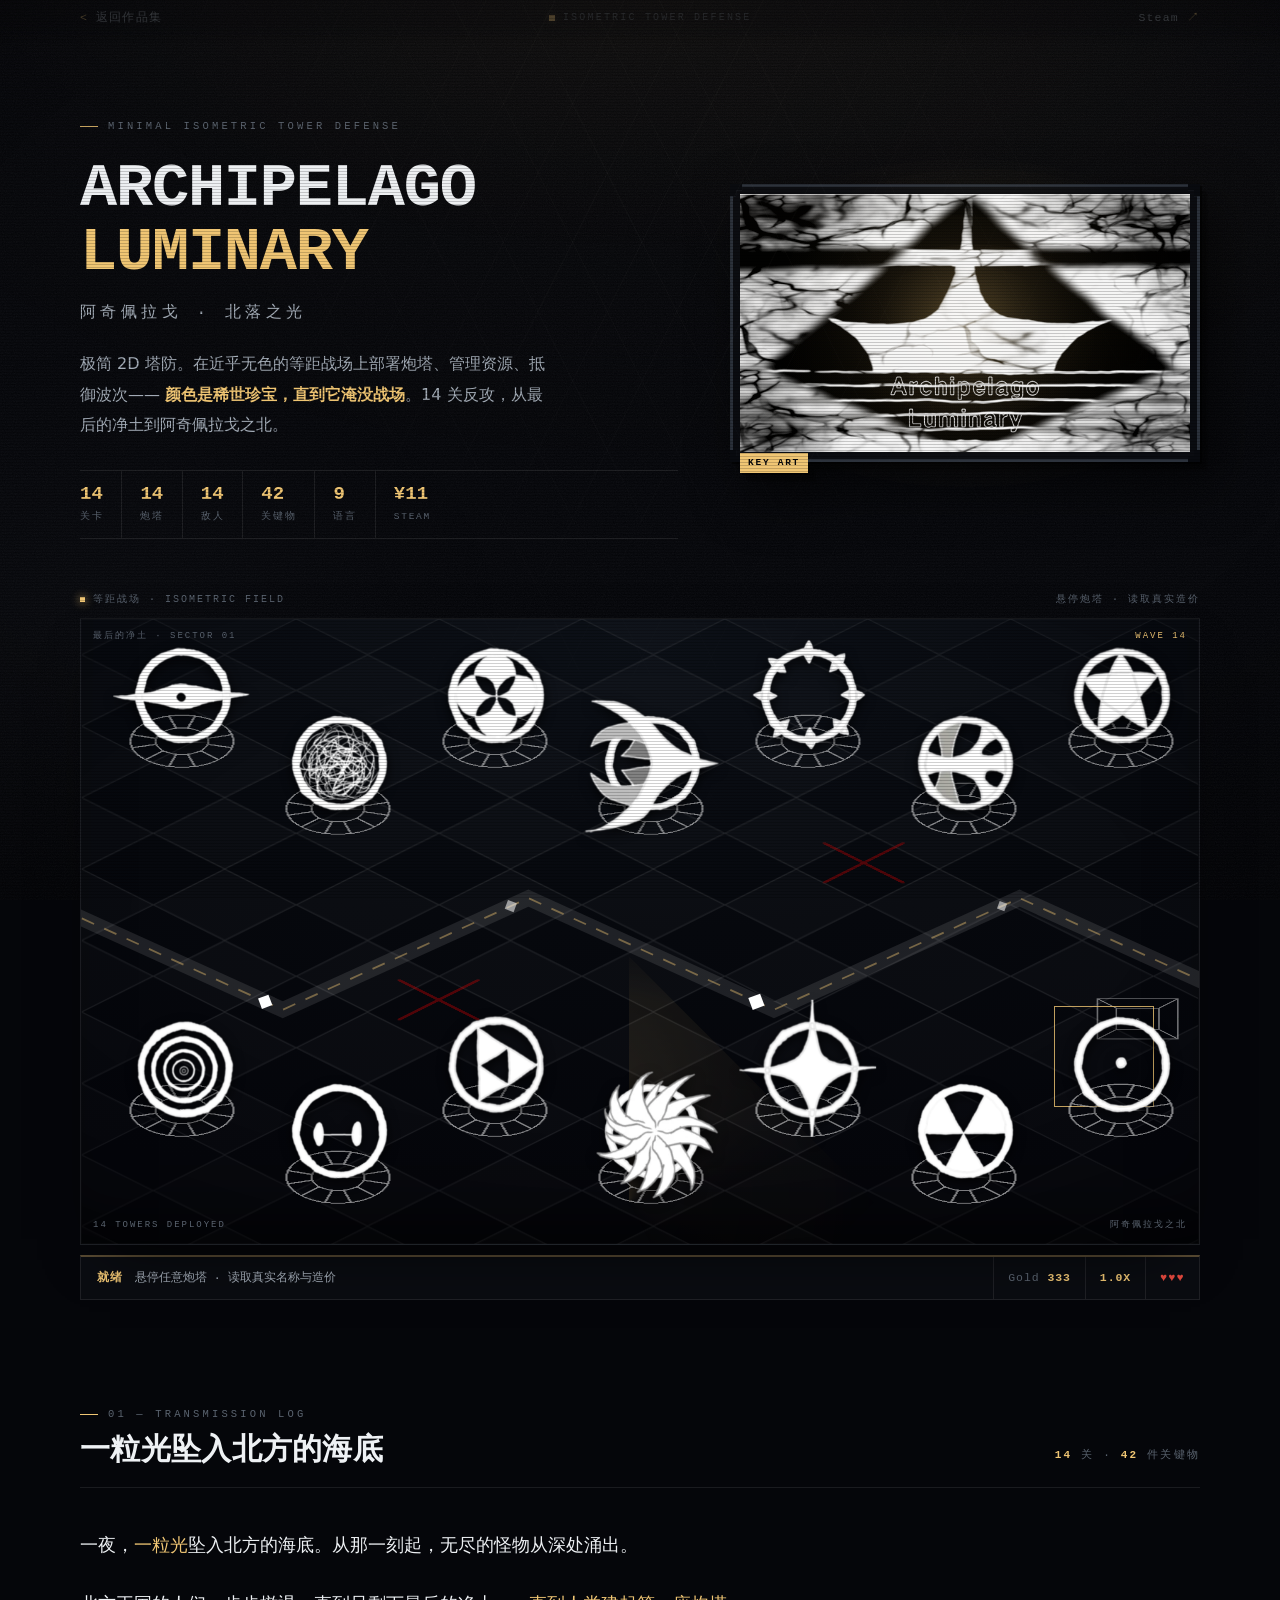
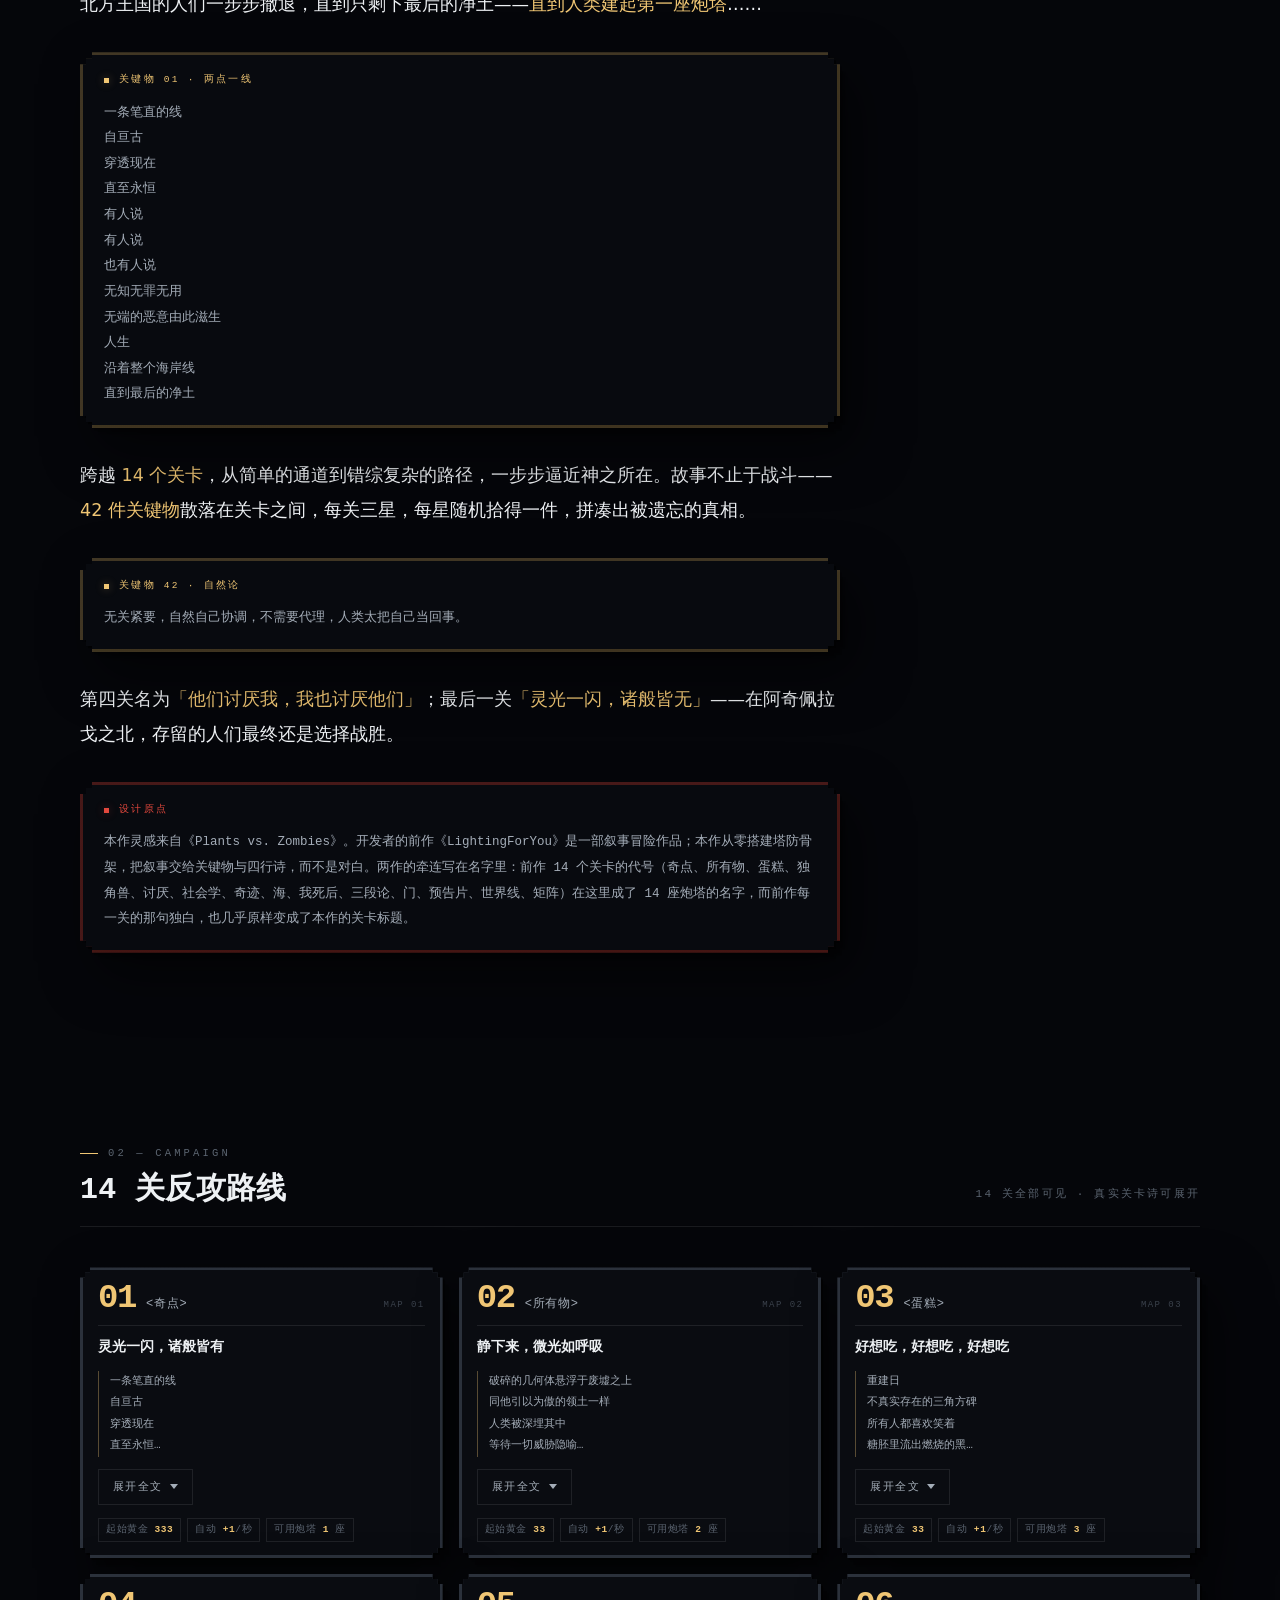
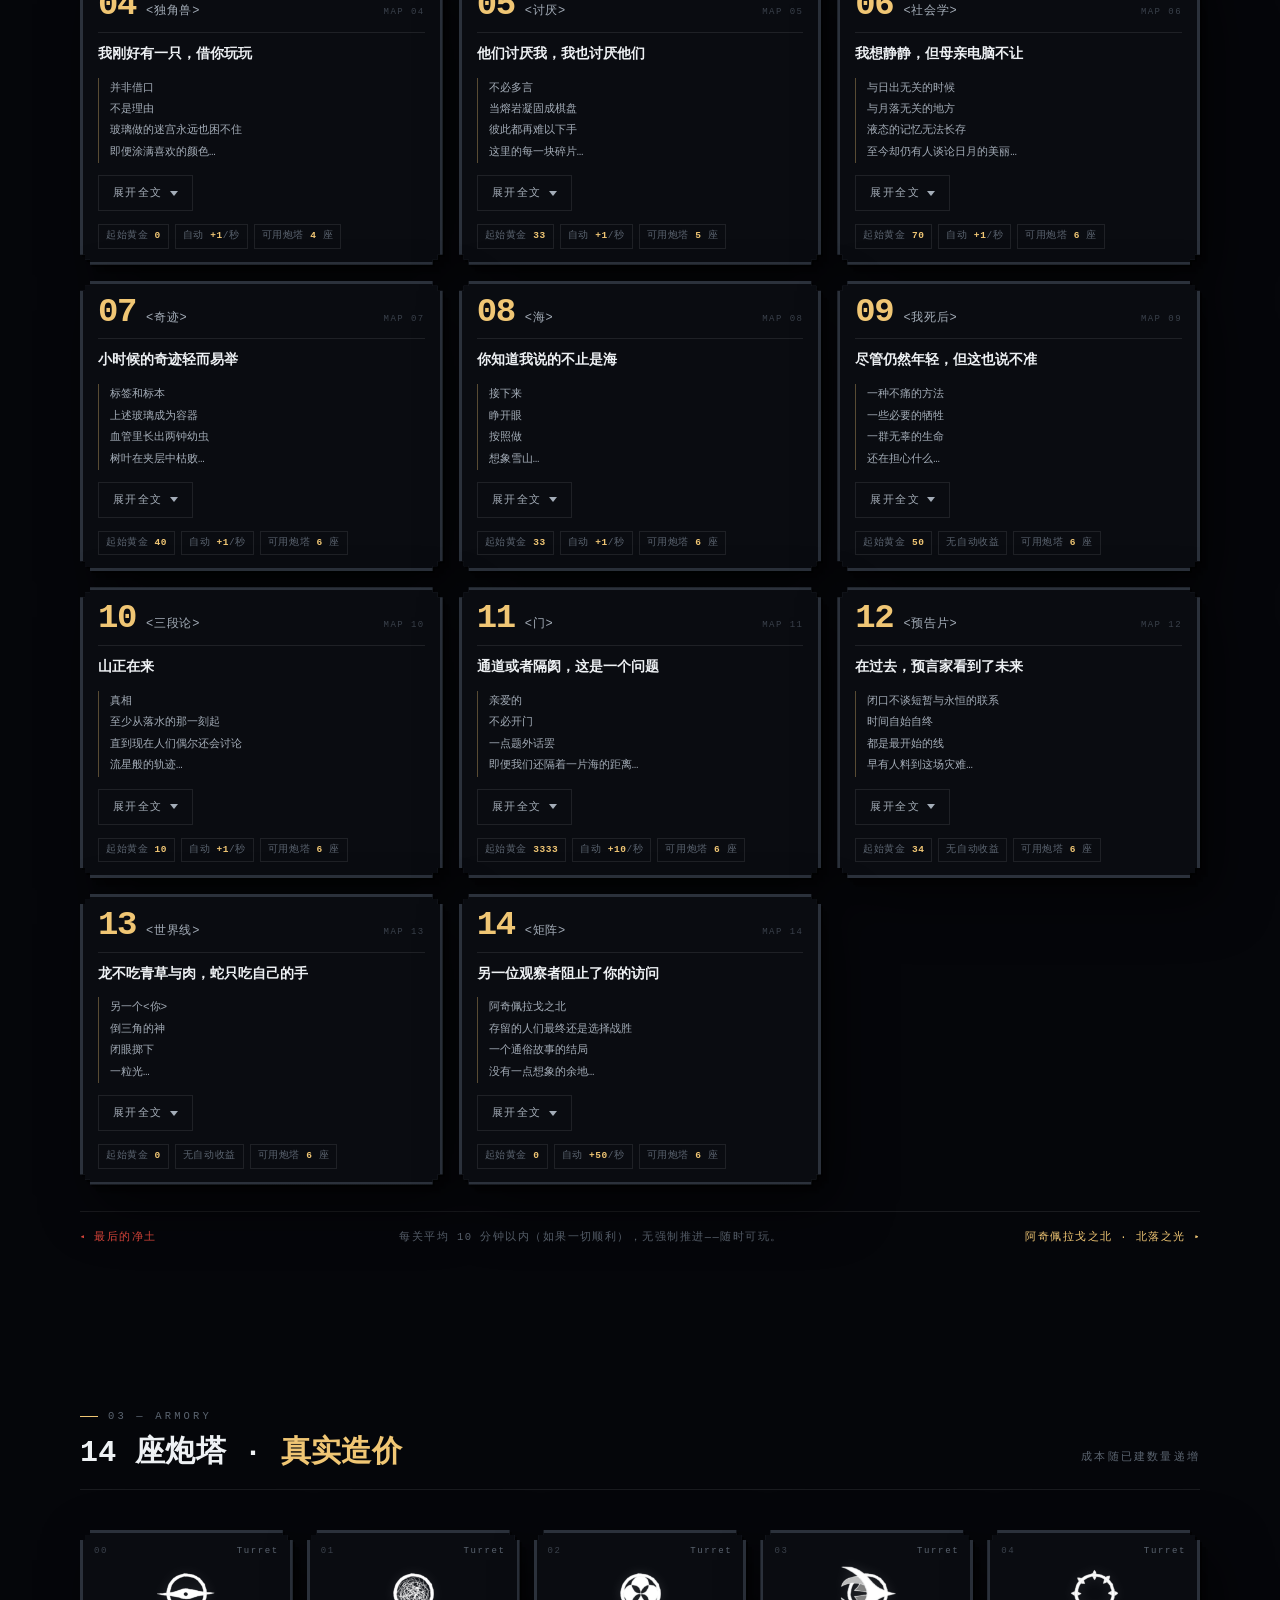
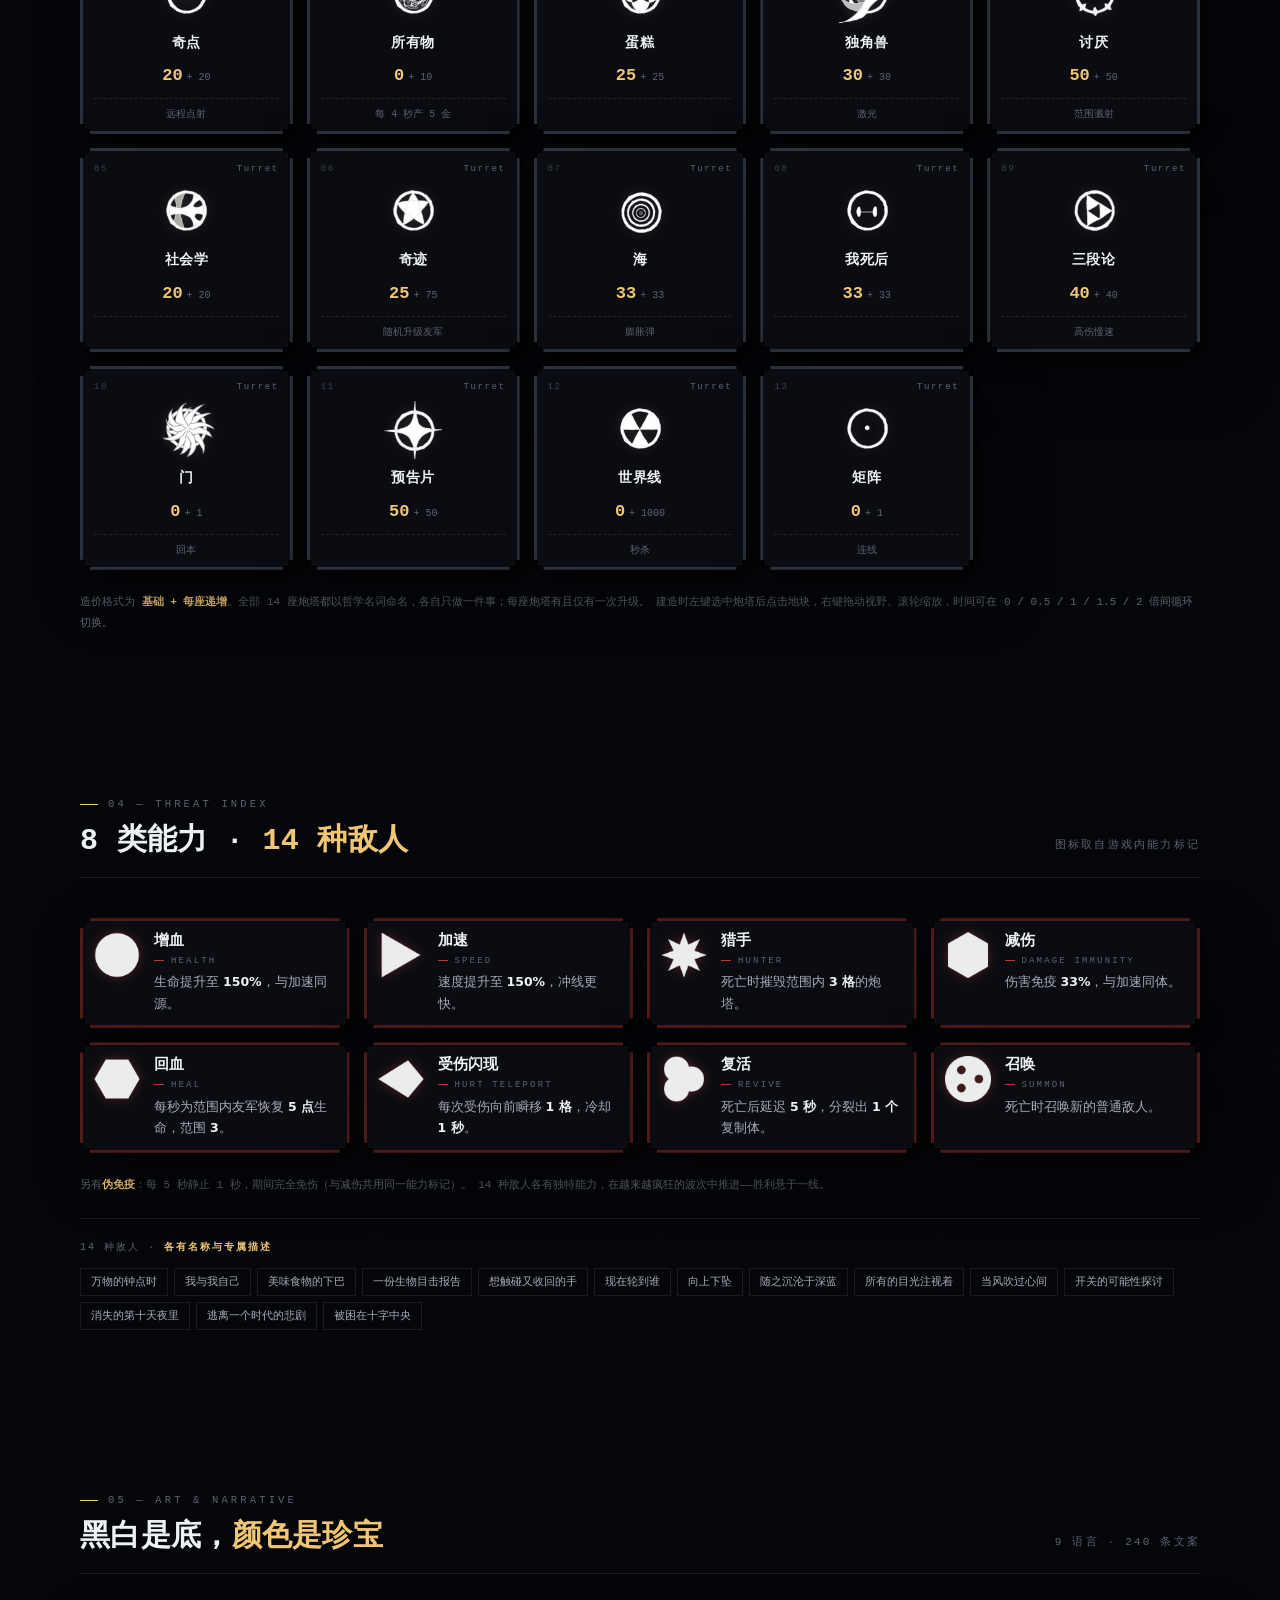
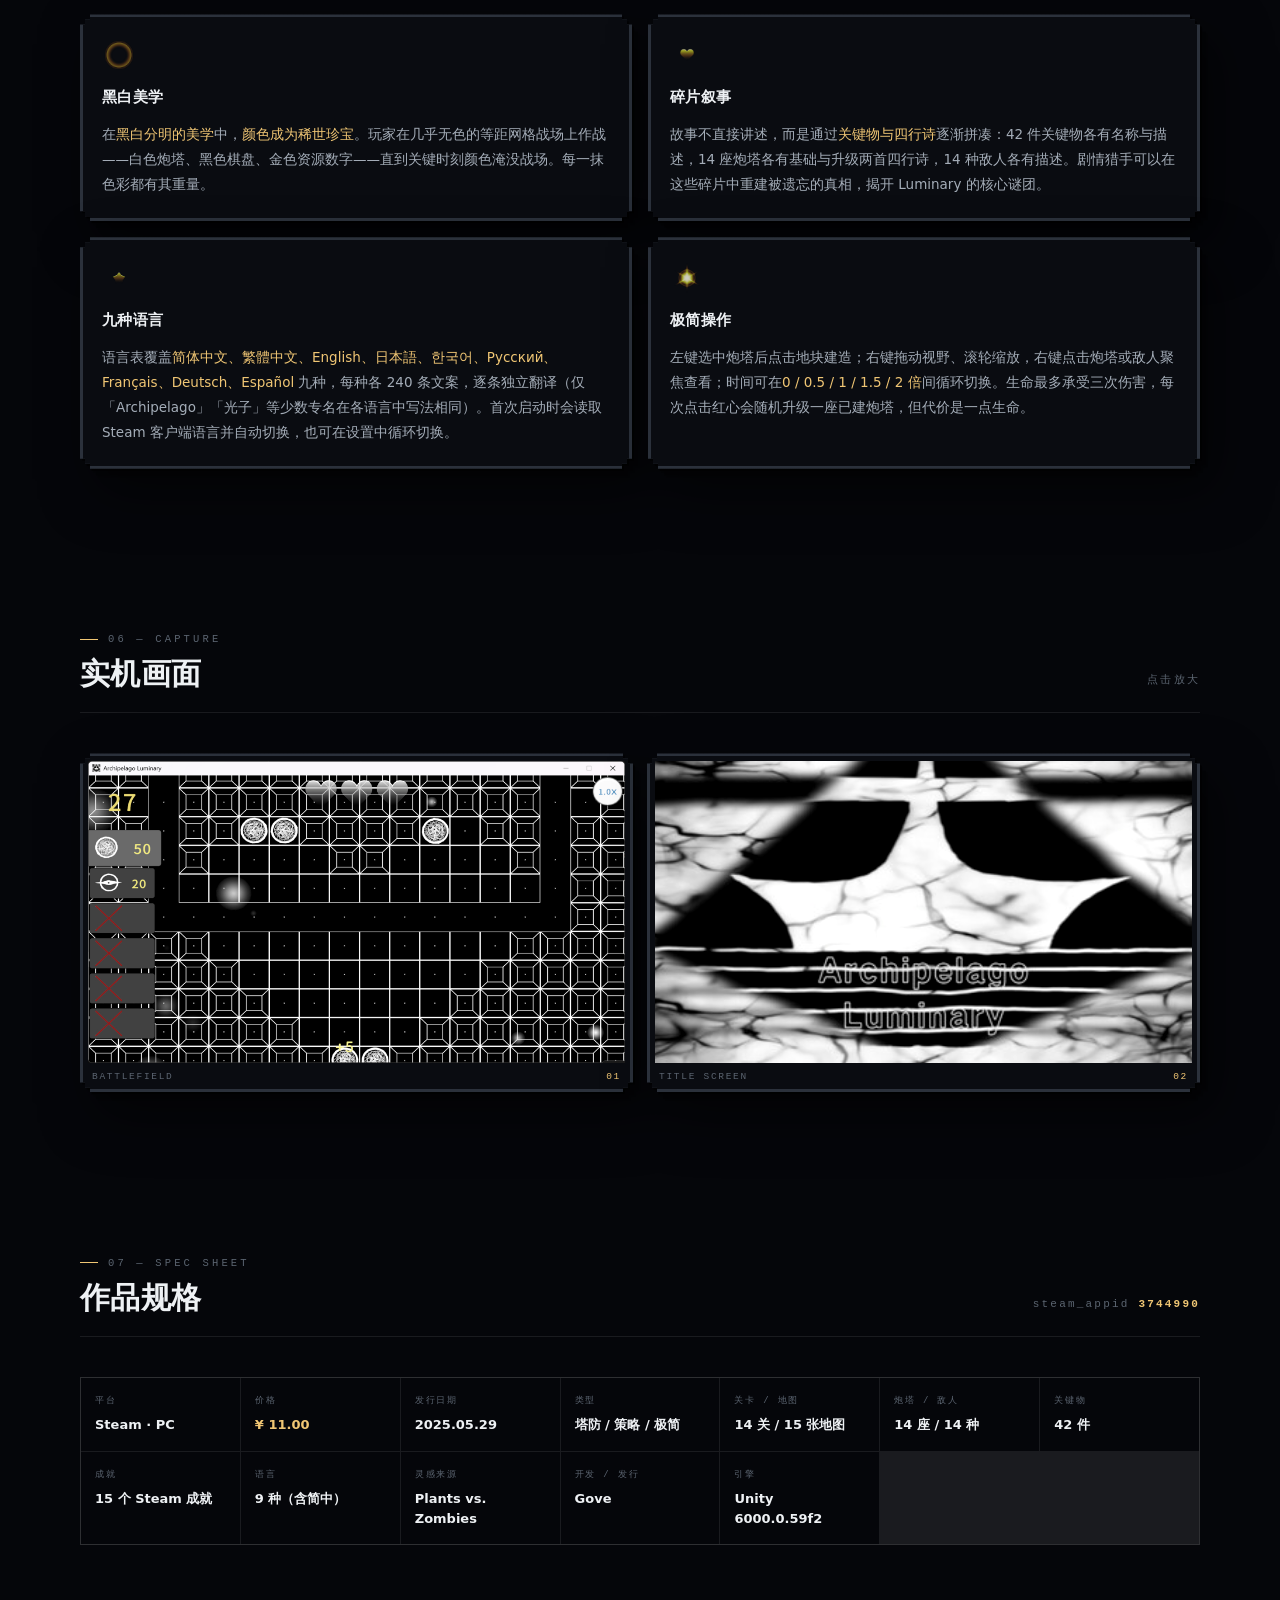
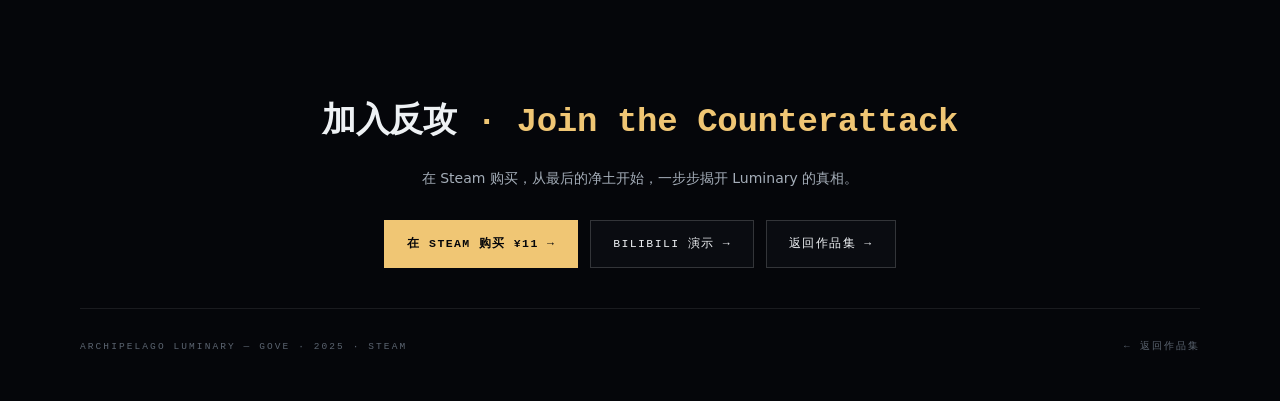
==== commit 4354245c: "六页详情页按参考项目手法升级艺术感与交互感 参考 E:\Projects\Git\pelican-6000-pure-code（纯代码视听长卷）提炼 7 条可迁移手法， 落地为 ART-DIRECTI" ====
--- a/games/archipelago-luminary/index.html
+++ b/games/archipelago-luminary/index.html
@@ -31,6 +31,25 @@
       --mono: ui-monospace, "Cascadia Mono", "SF Mono", Menlo, Consolas, "Liberation Mono", monospace;
       --sans: ui-sans-serif, system-ui, -apple-system, "Segoe UI", "Microsoft YaHei", sans-serif;
       --wrap: 1120px;
+
+      /* ---- 时代令牌：mode = mono（黑白棋盘 · 金极稀缺）---- */
+      --paper: #05060a;      /* 底材：黑白棋盘的"黑" */
+      --body-c: var(--ink-2);
+      --accent: var(--gold);
+      --accent-2: var(--red);
+      --edge: var(--line);
+      --mode: mono;
+
+      /* 缓动词汇（替代单调 ease-out）：
+         --ease-stage 两端收敛；--ease-overshoot 过冲回落 */
+      --ease-stage: cubic-bezier(.62, .03, .28, 1);
+      --ease-overshoot: cubic-bezier(.34, 1.56, .64, 1);
+      --ease-settle: cubic-bezier(.16, .84, .24, 1);
+      --dur-stage: .62s;
+      --dur-quick: .22s;
+
+      /* 纹理强度：mono 页要求"只加纹理、不发灰"，故极低 */
+      --grain: .035;
     }
 
     /* ==========================================================
@@ -42,14 +61,10 @@
     body {
       margin: 0;
       min-height: 100vh;
-      /* 氛围层：极淡金色辉光 + 冷白纸感，仍是黑白为主 */
-      background:
-        radial-gradient(1180px 620px at 50% -14%, rgba(240, 198, 116, .085), transparent 62%),
-        radial-gradient(860px 520px at 88% 22%, rgba(240, 198, 116, .038), transparent 58%),
-        radial-gradient(720px 480px at 8% 68%, rgba(214, 224, 236, .030), transparent 62%),
-        radial-gradient(900px 560px at 50% 104%, rgba(255, 255, 255, .018), transparent 60%),
-        var(--bg);
-      background-attachment: fixed;
+      /* 底材：纯黑。氛围辉光改由 body::after 的 position:fixed 层承担
+         （原先这里用 background-attachment:fixed，移动端滚动会掉帧，
+         按 ART-DIRECTION 2.3 改为 fixed 伪元素） */
+      background: var(--bg);
       color: var(--ink);
       font-family: var(--sans);
       line-height: 1.72;
@@ -73,14 +88,20 @@
       background-repeat: repeat, repeat, repeat;
     }
 
-    /* 四角压暗，收拢视线 */
+    /* 四角压暗，收拢视线 + 氛围辉光（position:fixed，不用 background-attachment:fixed）
+       辉光透明度刻意压得很低：mono 页底色须保持约 95% 黑，颜色是稀世珍宝。 */
     body::after {
       content: "";
       position: fixed;
       inset: 0;
       z-index: 0;
       pointer-events: none;
-      background: radial-gradient(138% 112% at 50% 38%, transparent 40%, rgba(0, 0, 0, .62) 100%);
+      background:
+        radial-gradient(138% 112% at 50% 38%, transparent 40%, rgba(0, 0, 0, .62) 100%),
+        radial-gradient(1180px 620px at 50% -14%, rgba(240, 198, 116, .050), transparent 62%),
+        radial-gradient(860px 520px at 88% 22%, rgba(240, 198, 116, .020), transparent 58%),
+        radial-gradient(720px 480px at 8% 68%, rgba(214, 224, 236, .016), transparent 62%),
+        radial-gradient(900px 560px at 50% 104%, rgba(255, 255, 255, .012), transparent 60%);
     }
 
     a { color: inherit; text-decoration: none; }
@@ -153,7 +174,11 @@
       --px-edge: #2b313b;
       position: relative;
       isolation: isolate;
-      filter: drop-shadow(5px 5px 0 rgba(0, 0, 0, .5));
+      /* 分层投影：远/中/近三层叠加，取代单层 drop-shadow */
+      filter:
+        drop-shadow(2px 2px 0 rgba(0, 0, 0, .55))
+        drop-shadow(6px 7px 0 rgba(0, 0, 0, .30))
+        drop-shadow(14px 20px 26px rgba(0, 0, 0, .55));
     }
     .px::before {
       content: "";
@@ -189,7 +214,65 @@
     }
     .px--gold { --px-edge: var(--gold-a); --px-fill: #0b0d12; }
     .px--red { --px-edge: var(--red-a); }
-    .px--flat { filter: drop-shadow(3px 3px 0 rgba(0, 0, 0, .45)); }
+    .px--flat {
+      filter:
+        drop-shadow(2px 2px 0 rgba(0, 0, 0, .50))
+        drop-shadow(5px 6px 0 rgba(0, 0, 0, .26));
+    }
+
+    /* ==========================================================
+       04b · 分层光晕（5 层同心椭圆）
+       参考项目 drawInkWashBlob()：半径与 alpha 按 k=i/layers 递变，
+       单层 radial-gradient 是廉价的，叠层才有"晕染"厚度。
+
+       ★ 本页是全站最需要克制的一页 ★
+       ART-DIRECTION 标定表：近黑底 screen 叠加，.24~.46 会到亮部 8~13%。
+       本页基线亮部已 4.78%，颜色是"稀世珍宝"，故整体再压一档：
+       顶层仅 .16（低于标定表"低于 0.2 等于没画"的阈值是有意的——
+       本页要的正是"几乎看不见但确实存在"的金尘感，而不是光晕块）。
+       实测亮部增量必须 ≤1.5 个百分点，最终占比落在 2~5%。
+       ========================================================== */
+    .halo {
+      position: absolute;
+      pointer-events: none;
+      z-index: 3;
+      left: 50%;
+      top: 50%;
+      width: 118%;
+      height: 118%;
+      transform: translate(-50%, -50%);
+      border-radius: 50%;
+      mix-blend-mode: screen;
+    }
+    .halo i {
+      position: absolute;
+      inset: 0;
+      display: block;
+      border-radius: 50%;
+      background: radial-gradient(circle at 50% 50%,
+        color-mix(in srgb, var(--gold) 88%, transparent) 0%,
+        color-mix(in srgb, var(--gold) 40%, transparent) 32%,
+        color-mix(in srgb, var(--gold) 13%, transparent) 56%,
+        transparent 74%);
+    }
+    /* 递变：越内层越小、越亮（k=i/layers）——但本页封顶在 .16 */
+    .halo i:nth-child(1) { transform: scale(1.00) translate(0, 0);       opacity: .05; }
+    .halo i:nth-child(2) { transform: scale(.87) translate(3%, -4%);     opacity: .07; }
+    .halo i:nth-child(3) { transform: scale(.70) translate(-4%, 3%);     opacity: .09; }
+    .halo i:nth-child(4) { transform: scale(.52) translate(3%, 4%);      opacity: .12; }
+    .halo i:nth-child(5) { transform: scale(.34) translate(-3%, -3%);    opacity: .16; }
+    /* 不支持 color-mix 的老浏览器兜底，至少不空转 */
+    @supports not (background: color-mix(in srgb, red 50%, transparent)) {
+      .halo { color: var(--gold); }
+      .halo i { background: radial-gradient(circle at 50% 50%, currentColor 0%, transparent 72%); }
+    }
+
+    /* 视口锚定辉光由上方 body::after 统一承担（position:fixed 伪元素） */
+
+    /* 分层描边说明：本页卡片用 .px 的 clip-path 阶梯边框，
+       加 box-shadow 会被 clip-path 裁掉，因此分层描边是通过 .px 的
+       三层 drop-shadow 实现的（见上方 .px），此处不再另设工具类。
+       参考项目"画一笔飞白要拆 7 根鬃毛"：单层投影是廉价的。 */
 
     /* ==========================================================
        05 · 顶栏 HUD
@@ -237,6 +320,37 @@
     .topbar .steam::after { content: " ↗"; color: var(--gold); }
 
     /* ==========================================================
+       05b · 影院外壳：静置 2 秒后 chrome 退场
+       参考项目 player.js 的 bumpActivity()：鼠标一动就移除 is-idle，
+       静置后加回，把画面让给内容本身。
+       只在能跑 JS 时加类（html.chrome-idle），无 JS 时 chrome 常显。
+       ========================================================== */
+    .topbar,
+    .stage-bar,
+    .stage-hint {
+      transition:
+        opacity var(--dur-stage) var(--ease-stage),
+        transform var(--dur-stage) var(--ease-stage);
+    }
+    html.chrome-idle .topbar {
+      opacity: .26;
+      transform: translateY(-6px);
+    }
+    html.chrome-idle .stage-bar,
+    html.chrome-idle .stage-hint {
+      opacity: .30;
+    }
+    /* 一旦用户把指针移回或键盘聚焦，立刻完全恢复 */
+    html.chrome-idle .topbar:hover,
+    html.chrome-idle .topbar:focus-within,
+    html.chrome-idle .stage-bar:hover,
+    html.chrome-idle .stage-bar:focus-within,
+    html.chrome-idle .stage-hint:hover {
+      opacity: 1;
+      transform: none;
+    }
+
+    /* ==========================================================
        06 · 通用排版
        ========================================================== */
     .kicker {
@@ -286,14 +400,35 @@
     .sec-idx b { color: var(--gold); font-weight: 700; }
 
     /* ==========================================================
-       07 · 滚动浮现
+       07 · 滚动浮现（逐格推进 · 强拍/弱拍分级）
+       参考项目 getBeatState()：进入视口是"强拍"（动作大），
+       滚动过程是"弱拍"（动作微）。此处用两档：
+         .rv            弱拍——纯淡入 + 小幅上移
+         .rv.beat-strong 强拍——关卡卡等"格"，带过冲回落
        ========================================================== */
     .rv {
       opacity: 0;
-      transform: translateY(22px);
-      transition: opacity .7s ease, transform .7s ease;
+      transform: translateY(14px);
+      transition:
+        opacity .5s var(--ease-stage),
+        transform .5s var(--ease-stage);
     }
     .rv.in { opacity: 1; transform: none; }
+
+    /* 强拍：过冲回落，动作大但落点稳 */
+    .rv.beat-strong {
+      transform: translateY(26px) scale(.985);
+      transition:
+        opacity .68s var(--ease-stage),
+        transform .78s var(--ease-overshoot);
+    }
+    .rv.beat-strong.in { opacity: 1; transform: none; }
+
+    /* 弱拍错峰：同一容器内的"格"依次推进，强化逐格感 */
+    .lv.rv.beat-strong:nth-child(4n+1) { transition-delay: .00s; }
+    .lv.rv.beat-strong:nth-child(4n+2) { transition-delay: .07s; }
+    .lv.rv.beat-strong:nth-child(4n+3) { transition-delay: .14s; }
+    .lv.rv.beat-strong:nth-child(4n+4) { transition-delay: .21s; }
 
     /* ==========================================================
        08 · Hero
@@ -337,6 +472,8 @@
 
     /* 封面画框 */
     .keyart { position: relative; padding: 10px; background: var(--bg-2); }
+    /* 光晕要抬到封面之上，否则被不透明 img 完全盖住，screen 叠加贡献为 0 */
+    .keyart img { position: relative; z-index: 2; }
     .keyart img {
       width: 100%;
       aspect-ratio: 616 / 353;
@@ -774,7 +911,7 @@
     .lv {
       --px-c: 5px;
       padding: 16px 18px;
-      transition: transform .28s ease;
+      transition: transform var(--dur-quick) var(--ease-overshoot);
     }
     .lv:hover { transform: translateY(-3px); }
 
@@ -920,7 +1057,7 @@
     .tw-card {
       --px-c: 5px;
       padding: 14px 14px 12px;
-      transition: transform .28s ease;
+      transition: transform var(--dur-quick) var(--ease-overshoot);
     }
     .tw-card:hover { transform: translateY(-3px); }
     .tw-card .tc-top {
@@ -1004,7 +1141,7 @@
       gap: 14px;
       padding: 14px;
       align-items: flex-start;
-      transition: transform .28s ease;
+      transition: transform var(--dur-quick) var(--ease-overshoot);
     }
     .th:hover { transform: translateY(-3px); }
     .th-ico {
@@ -1142,7 +1279,7 @@
       border: 0;
       cursor: zoom-in;
       text-align: left;
-      transition: transform .3s ease;
+      transition: transform var(--dur-quick) var(--ease-overshoot);
     }
     .shot:hover, .shot:focus-visible { transform: translateY(-3px); outline: none; }
     .shot img {
@@ -1368,6 +1505,14 @@
         transition: none !important;
       }
       .rv { opacity: 1 !important; transform: none !important; }
+      .rv.beat-strong { opacity: 1 !important; transform: none !important; }
+      /* chrome 退场是纯过渡效果，关闭动效后不再淡化，保证顶栏始终清晰可读 */
+      html.chrome-idle .topbar,
+      html.chrome-idle .stage-bar,
+      html.chrome-idle .stage-hint {
+        opacity: 1 !important;
+        transform: none !important;
+      }
       /* 动效关闭后：敌人与火花这类纯装饰元素不再移动，直接隐藏，避免定格在半途 */
       .enemy-motion,
       .spark,
@@ -1421,6 +1566,7 @@
           </div>
 
           <figure class="keyart px rv">
+            <span class="halo" aria-hidden="true"><i></i><i></i><i></i><i></i><i></i></span>
             <img src="cover.jpg" width="616" height="353" alt="Archipelago Luminary 封面：黑白裂纹石纹背景上的白色锚形徽标" />
             <figcaption class="ka-tag">Key Art</figcaption>
           </figure>
@@ -2381,8 +2527,22 @@
     (function () {
       'use strict';
 
-      /* ---------- 1. 滚动浮现 ---------- */
+      /* ---------- 1. 滚动浮现（逐格推进 · 强拍/弱拍分级） ----------
+         参考项目 getBeatState()：进入视口是"强拍"（动作大），
+         滚动过程是"弱拍"（动作微）。关卡卡等"格"标记为强拍。
+         三件套：IO 检测 + 2.5s 兜底 + reduced-motion 强显（CSS 层）。 */
       var rvEls = document.querySelectorAll('.rv');
+
+      /* 强拍对象：关卡卡、炮塔卡、威胁卡、截图 —— 都是"一格" */
+      Array.prototype.forEach.call(rvEls, function (el) {
+        if (el.classList.contains('lv') ||
+            el.classList.contains('tw-card') ||
+            el.classList.contains('th') ||
+            el.classList.contains('shot')) {
+          el.classList.add('beat-strong');
+        }
+      });
+
       if ('IntersectionObserver' in window) {
         var io = new IntersectionObserver(function (entries) {
           entries.forEach(function (en) {
@@ -2393,13 +2553,32 @@
           });
         }, { threshold: 0.08, rootMargin: '0px 0px -40px 0px' });
         Array.prototype.forEach.call(rvEls, function (el) { io.observe(el); });
-        // 兜底：观察器若因异常或环境限制而未触发，2.4 秒后强制全部可见，避免整页空白
+        // 兜底：观察器若因异常或环境限制而未触发，2.5 秒后强制全部可见，避免整页空白
         window.setTimeout(function () {
           Array.prototype.forEach.call(rvEls, function (el) { el.classList.add('in'); });
-        }, 2400);
+        }, 2500);
       } else {
         Array.prototype.forEach.call(rvEls, function (el) { el.classList.add('in'); });
       }
+
+      /* ---------- 2. 影院外壳：静置 2 秒后 chrome 退场 ----------
+         参考项目 player.js 的 bumpActivity()。只在能跑 JS 时加类，
+         无 JS 时顶栏始终可见（不会出现"没有导航"的死局）。 */
+      var idleTimer = 0;
+      function bumpActivity() {
+        document.documentElement.classList.remove('chrome-idle');
+        clearTimeout(idleTimer);
+        idleTimer = window.setTimeout(function () {
+          /* 灯箱开着时不退场，避免用户正在看图却被淡化 */
+          var lbEl = document.getElementById('lb');
+          if (lbEl && lbEl.classList.contains('open')) return;
+          document.documentElement.classList.add('chrome-idle');
+        }, 2000);
+      }
+      ['mousemove', 'pointerdown', 'keydown', 'wheel', 'touchstart'].forEach(function (ev) {
+        window.addEventListener(ev, bumpActivity, { passive: true });
+      });
+      bumpActivity();
 
       /* ---------- 3. 战场炮塔读数（真实名称 + 真实造价） ---------- */
       var read = document.getElementById('hudRead');
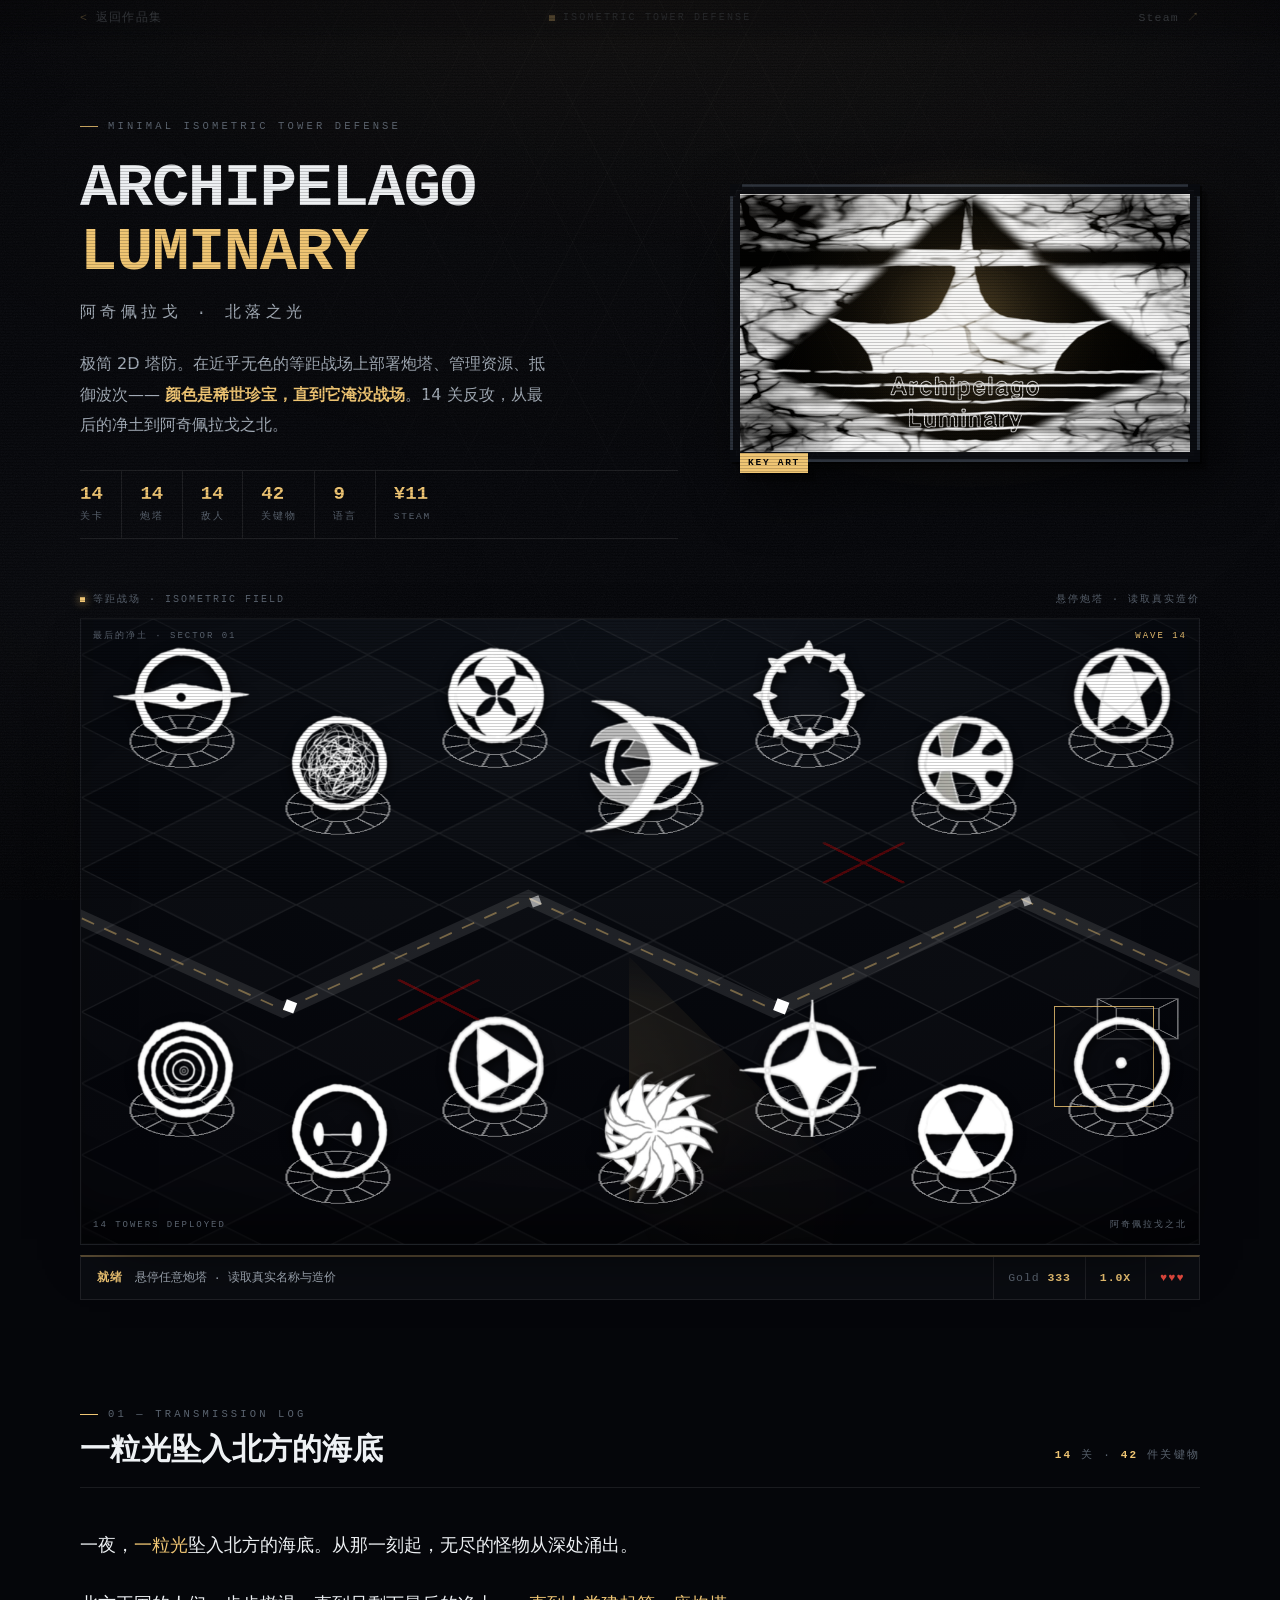
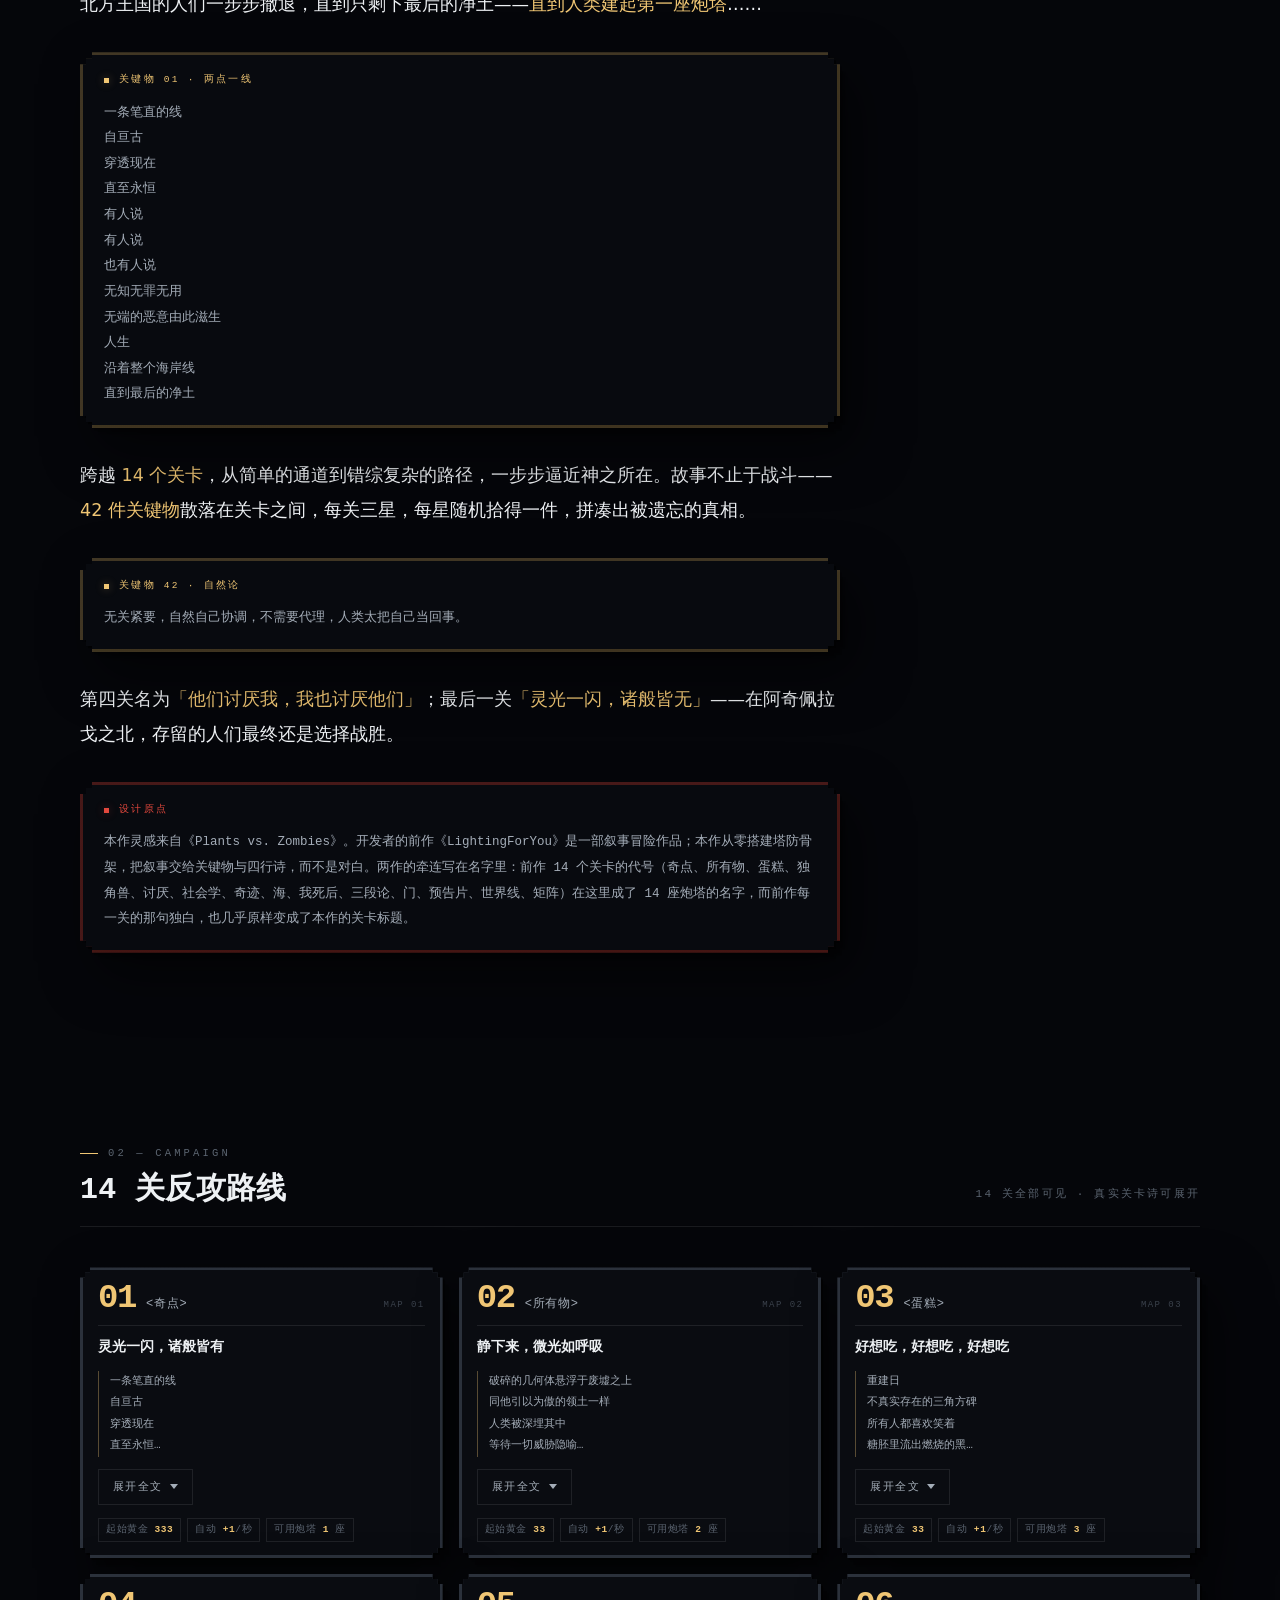
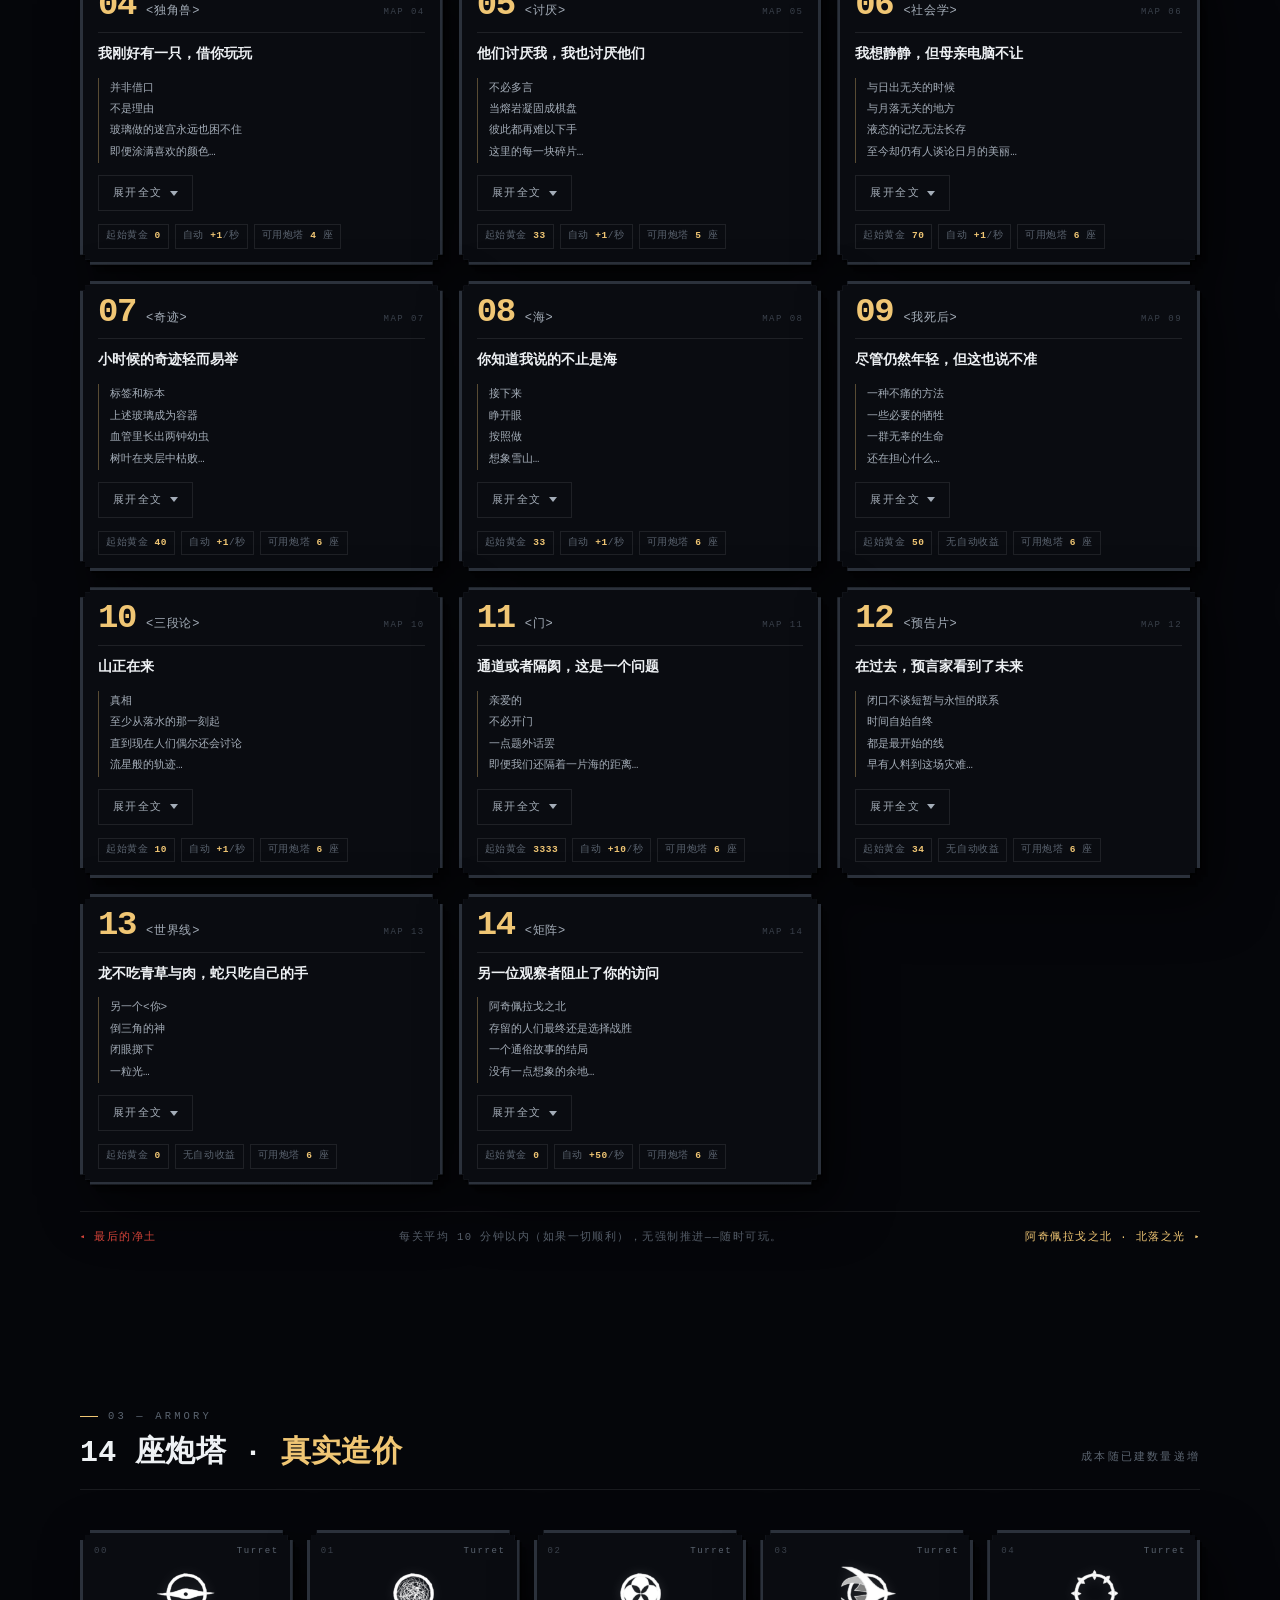
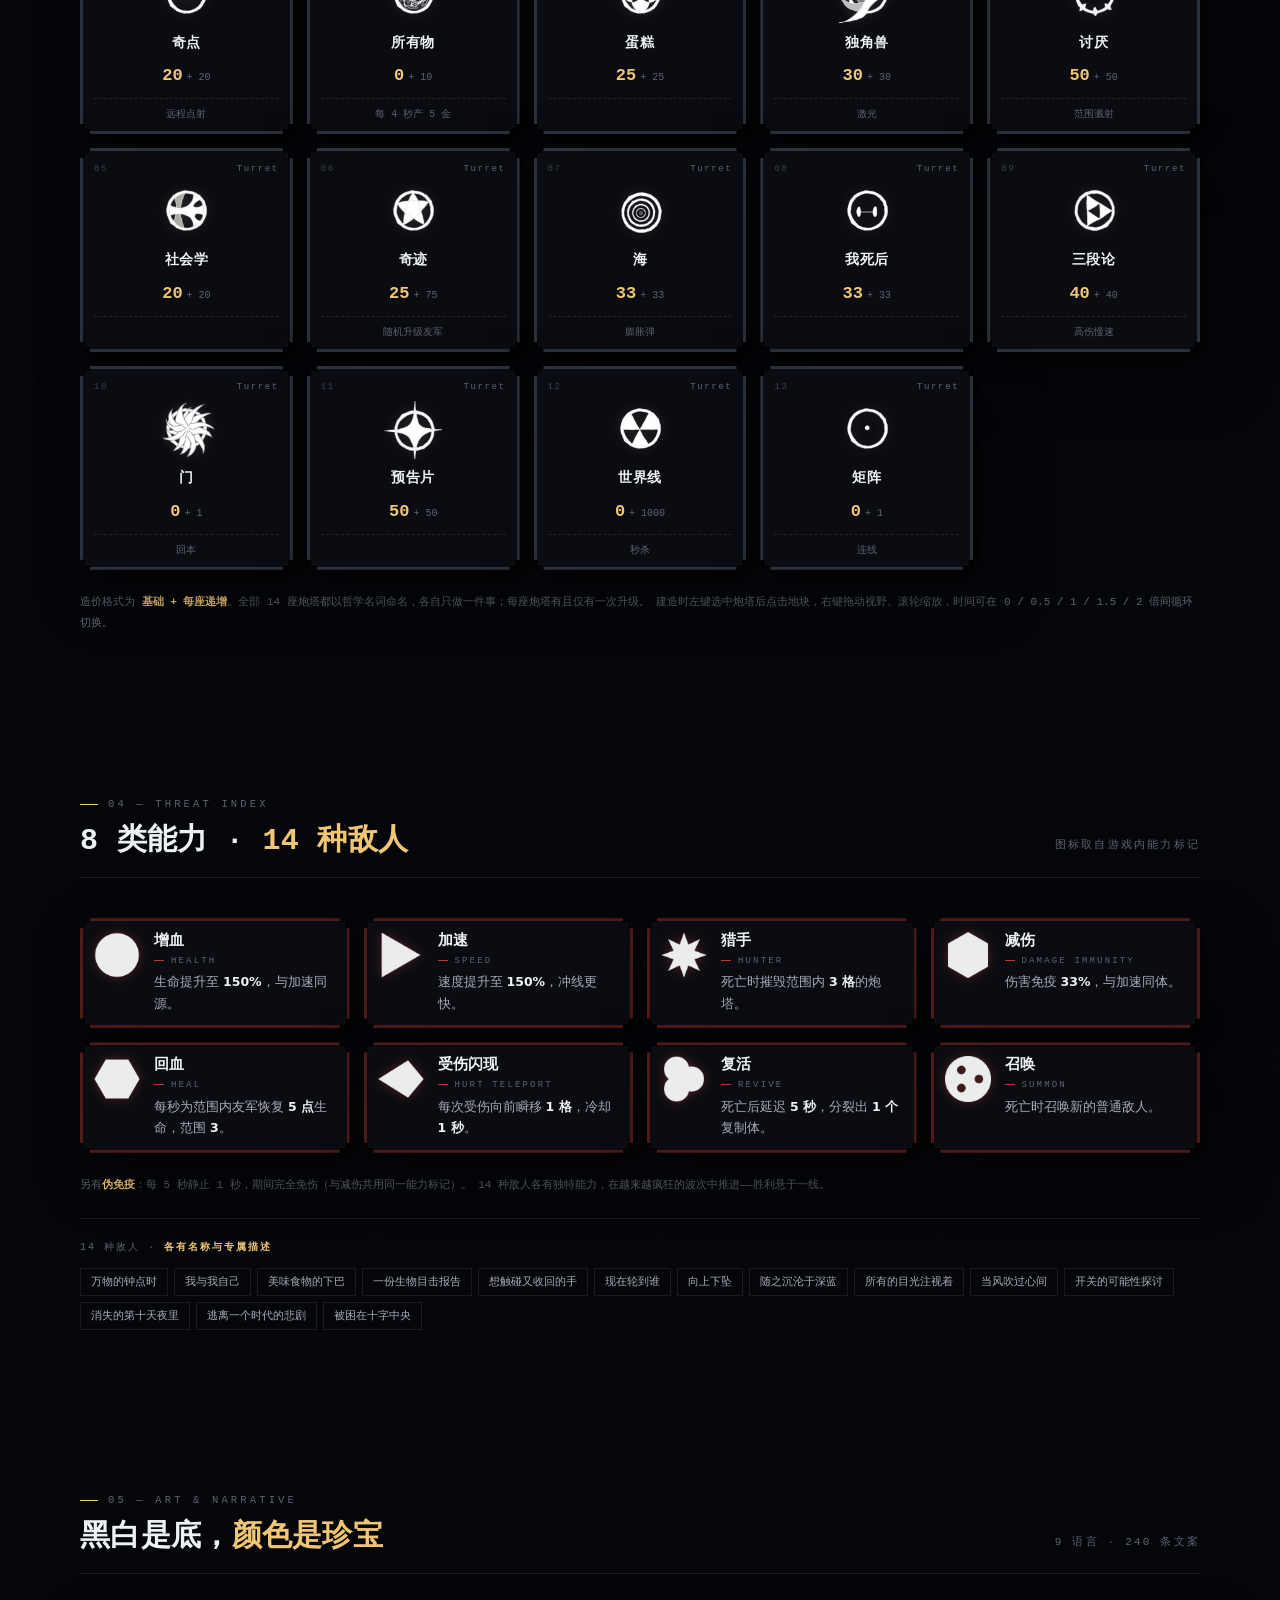
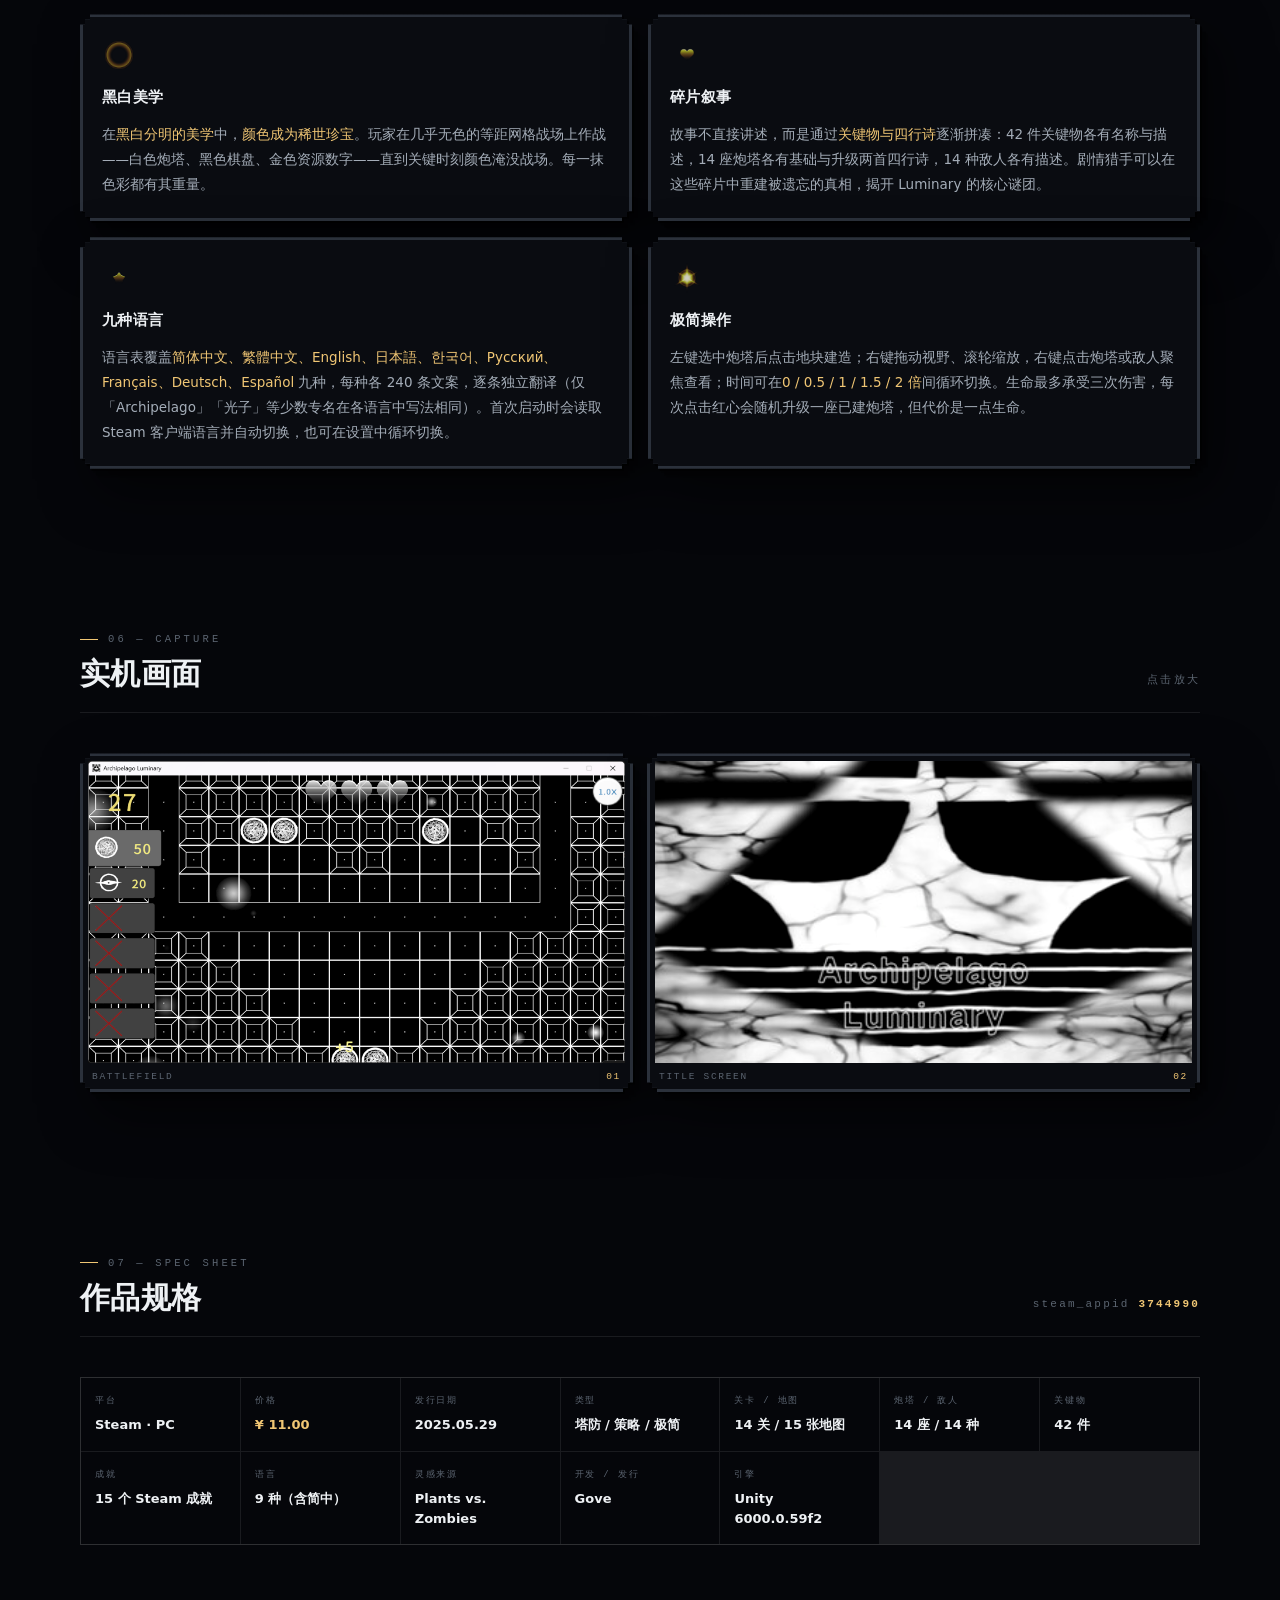
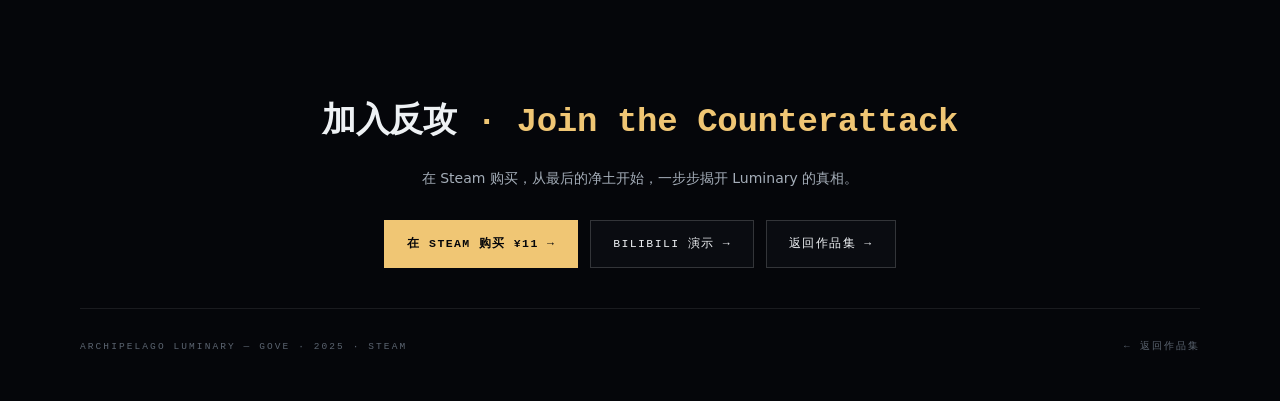
==== commit a4d1464b: "移除开发文档 ART-DIRECTION.md / ART-PROGRESS.md 并清理其引用 这两份是开发过程文档，不应随站点发布： - ART-DIRECTION.md 是参考项目手法的提炼纲领" ====
--- a/games/archipelago-luminary/index.html
+++ b/games/archipelago-luminary/index.html
@@ -63,7 +63,7 @@
       min-height: 100vh;
       /* 底材：纯黑。氛围辉光改由 body::after 的 position:fixed 层承担
          （原先这里用 background-attachment:fixed，移动端滚动会掉帧，
-         按 ART-DIRECTION 2.3 改为 fixed 伪元素） */
+         按 视口锚定 改为 fixed 伪元素） */
       background: var(--bg);
       color: var(--ink);
       font-family: var(--sans);
@@ -226,7 +226,7 @@
        单层 radial-gradient 是廉价的，叠层才有"晕染"厚度。
 
        ★ 本页是全站最需要克制的一页 ★
-       ART-DIRECTION 标定表：近黑底 screen 叠加，.24~.46 会到亮部 8~13%。
+       实测标定：近黑底 screen 叠加，.24~.46 会到亮部 8~13%。
        本页基线亮部已 4.78%，颜色是"稀世珍宝"，故整体再压一档：
        顶层仅 .16（低于标定表"低于 0.2 等于没画"的阈值是有意的——
        本页要的正是"几乎看不见但确实存在"的金尘感，而不是光晕块）。
